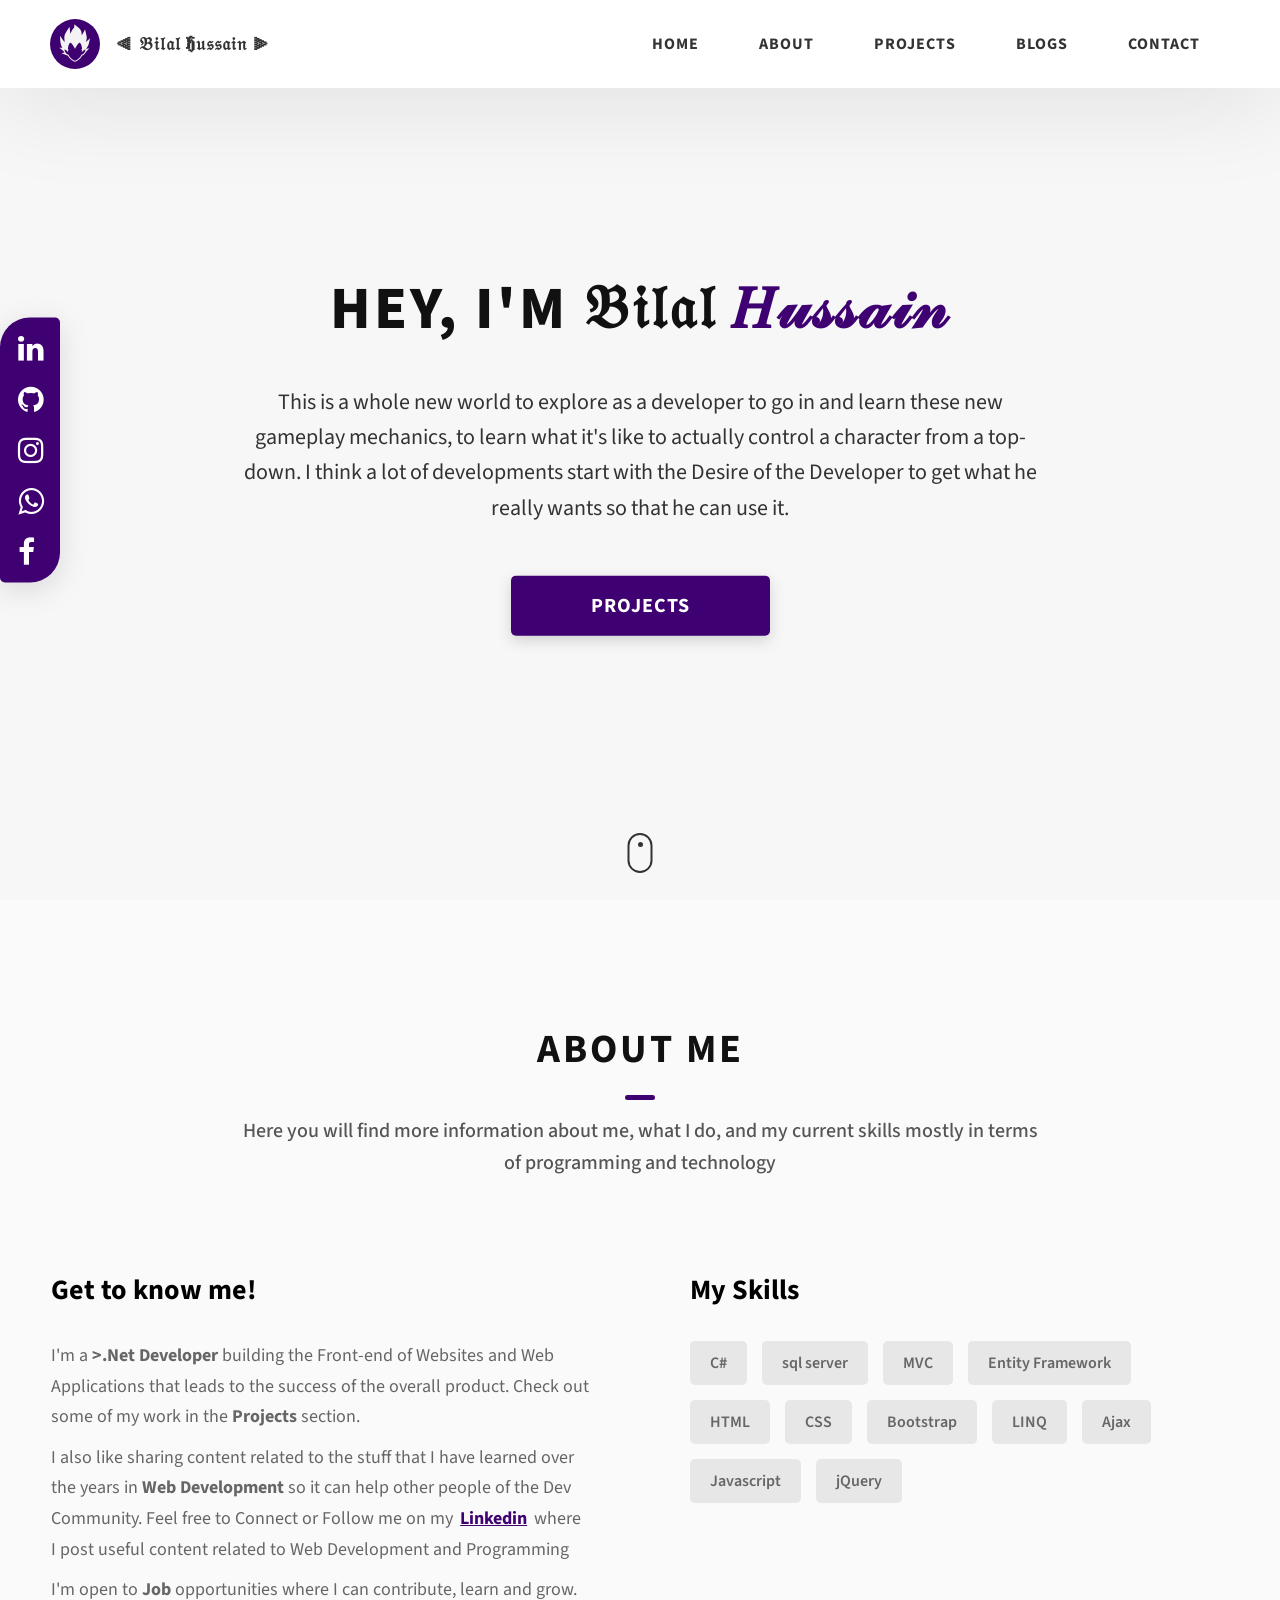
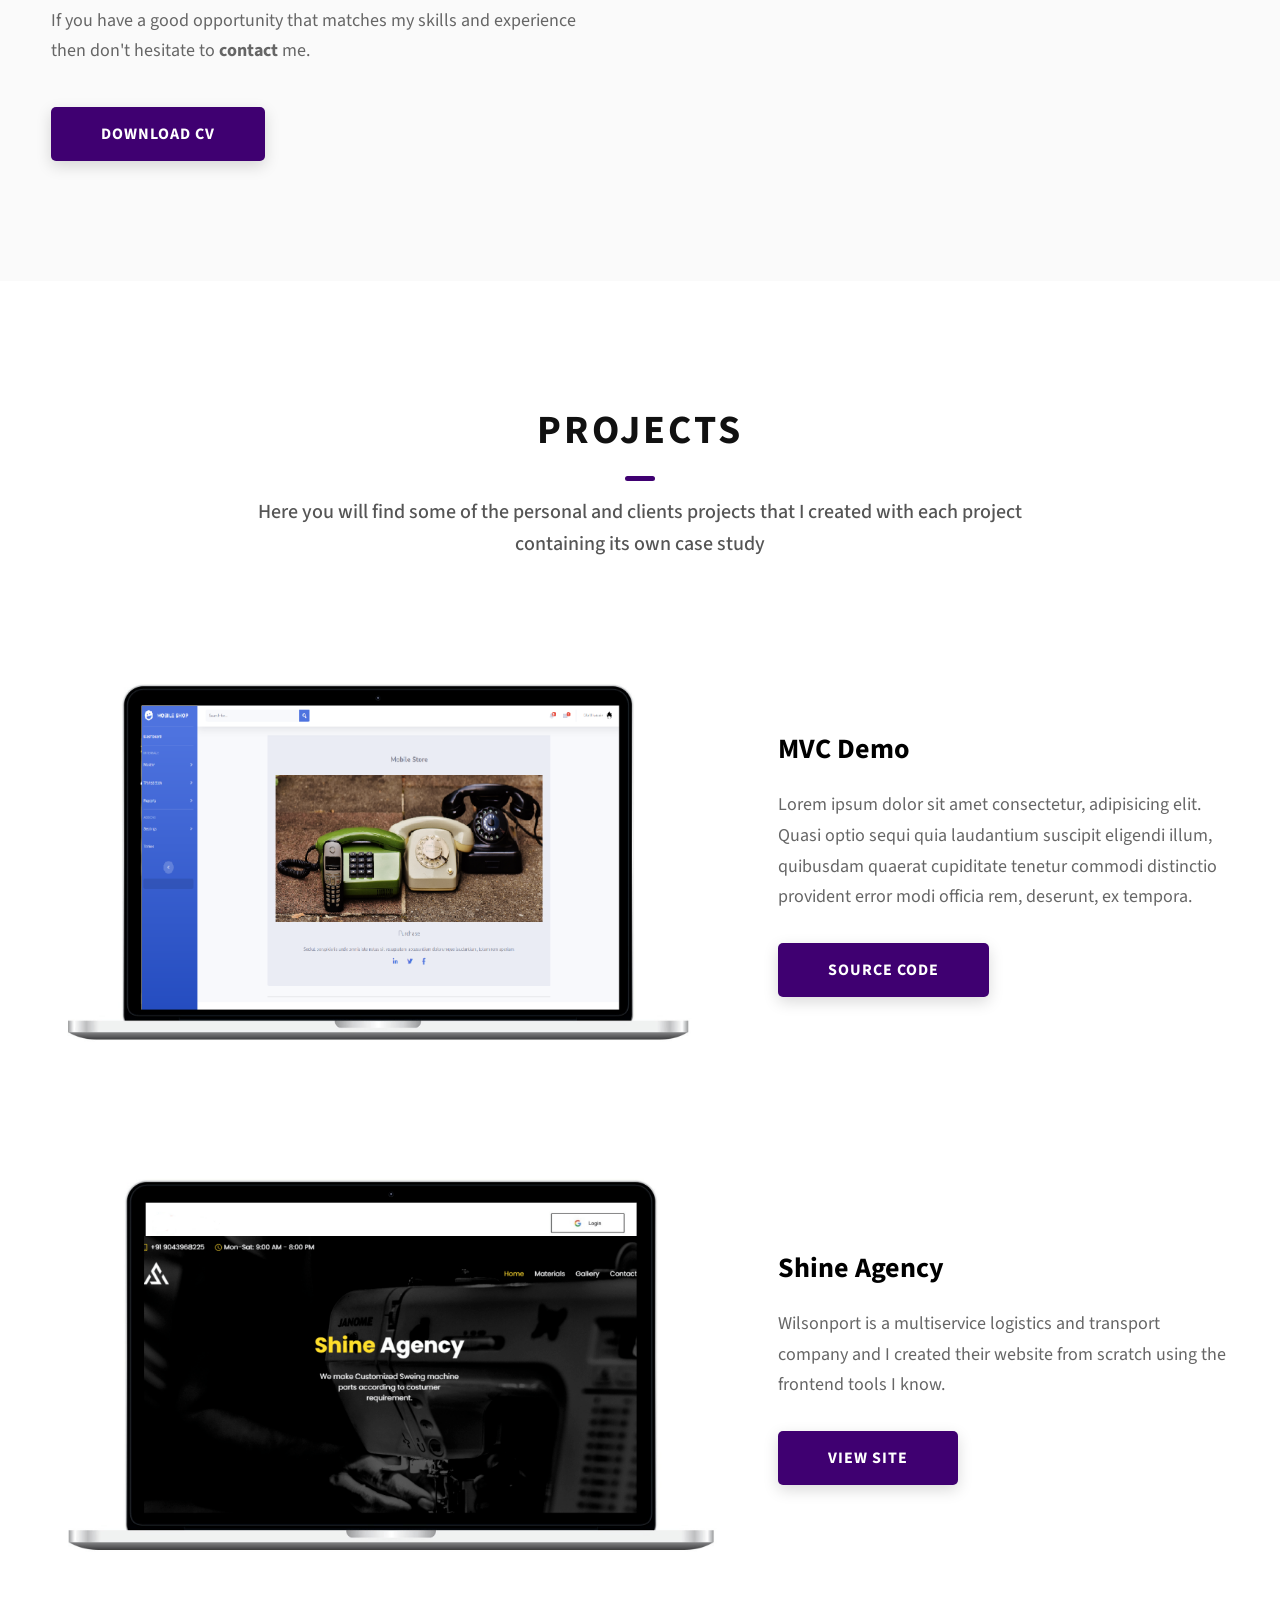
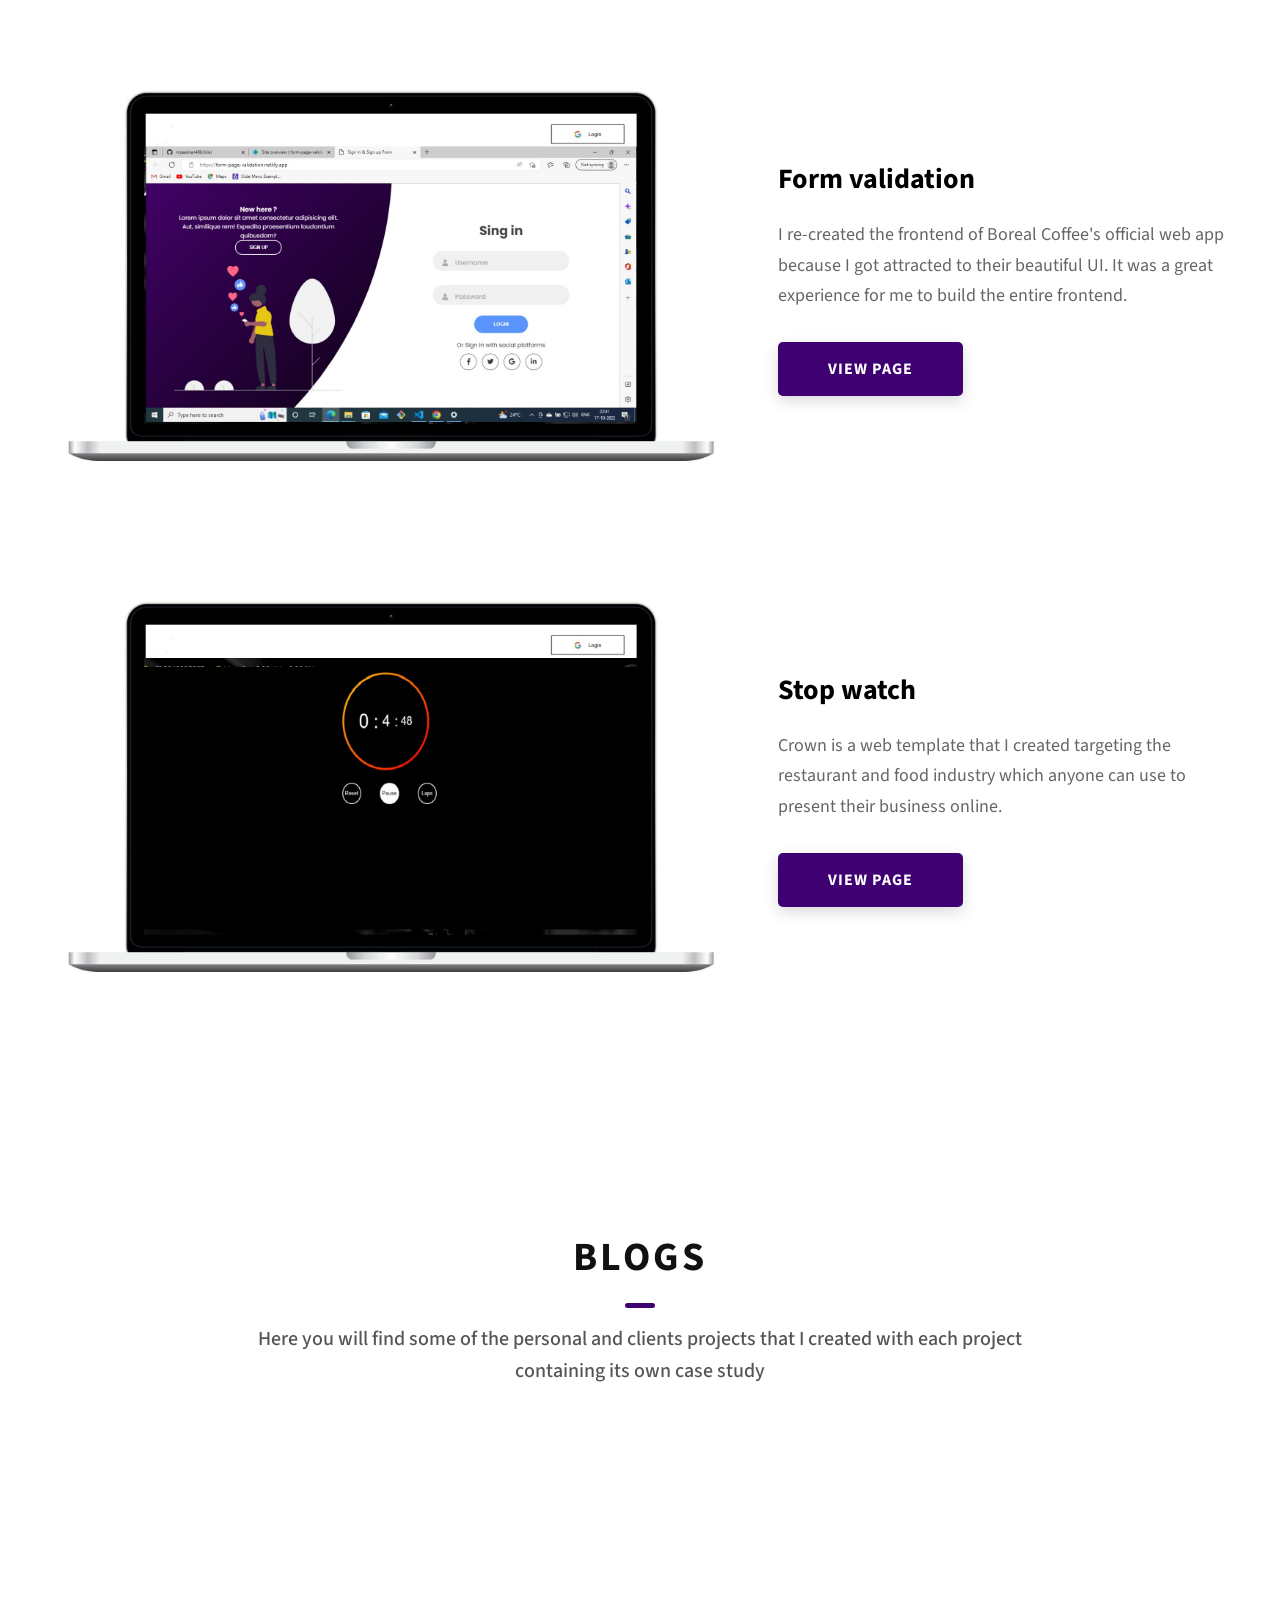
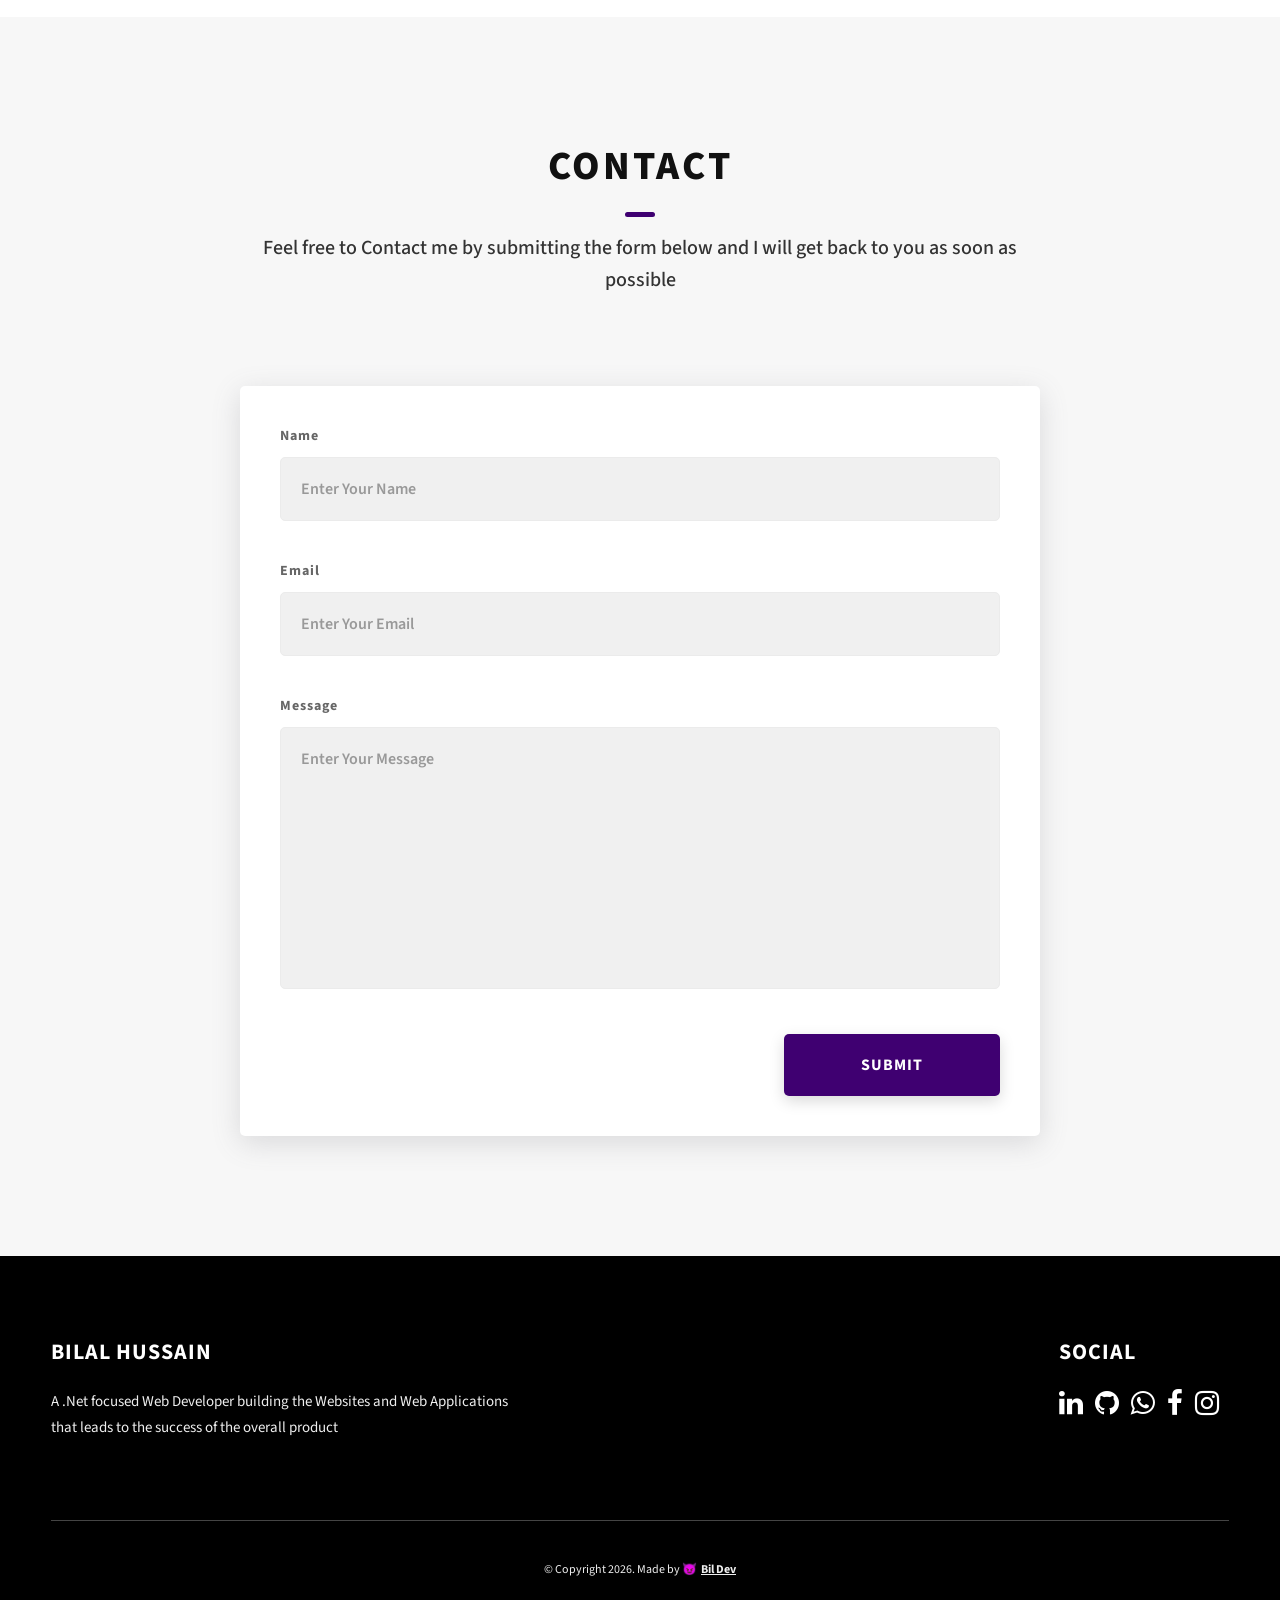
==== index.html @ b7c763c3 "Update index.html" ====
<!DOCTYPE html>
<html lang="en">
  <head>
    <meta charset="UTF-8" />
    
    <meta name="viewport" content="width=device-width, initial-scale=1.0" />
    <meta http-equiv="X-UA-Compatible" content="ie=edge" />
    <link rel="shortcut icon" href="/favicon.ico" type="image/x-icon" />
    <link rel="icon" href="/images/logo fav.png" type="image/x-icon" />
    <title>Bilal Hussain  | .Net Developer</title>
    <link href='/style.css' rel='stylesheet'/>
    <link rel="stylesheet" href="https://cdnjs.cloudflare.com/ajax/libs/font-awesome/4.7.0/css/font-awesome.min.css"/>
    <link rel="preconnect" href="https://fonts.googleapis.com" />
    <link rel="preconnect" href="https://fonts.gstatic.com" crossorigin />
    <link
      href="https://fonts.googleapis.com/css2?family=Source+Sans+Pro:wght@400;600;700;900&display=swap"
      rel="stylesheet"
    />
    <!-- <script src="https://code.jquery.com/jquery-3.6.1.js" integrity="sha256-3zlB5s2uwoUzrXK3BT7AX3FyvojsraNFxCc2vC/7pNI=" crossorigin="anonymous"></script> -->
    <!-- Global site tag (gtag.js) - Google Analytics -->
    
  </head>
  <body>
    <header class="header">
      <div class="header__content">
        <div class="header__logo-container">
          <div class="header__logo-img-cont">
            <img
              src="/images/logo.png"
              alt="billu Logo Image"
              class="header__logo-img"
            />
          </div>
          <span class="header__logo-sub" onclick="startEffect()">⫷ 𝔅𝔦𝔩𝔞𝔩 ℌ𝔲𝔰𝔰𝔞𝔦𝔫 ⫸</span>       
        </div>
        <div class="header__main">
          <ul class="header__links">
            <li class="header__link-wrapper">
              <a href="./#home" class="header__link"> Home </a>
            </li>
            <li class="header__link-wrapper">
              <a href="./#about" class="header__link">About </a>
            </li>
            <li class="header__link-wrapper">
              <a href="./#projects" class="header__link"> Projects </a>
            </li>
            <li class="header__link-wrapper">
              <a href="./#blogs" class="header__link">Blogs </a>
            </li>
            <li class="header__link-wrapper">
              <a href="./#contact" class="header__link"> Contact </a>
            </li>
          </ul>
          <div class="header__main-ham-menu-cont">
            <img
              src="https://d33wubrfki0l68.cloudfront.net/79e75114856ae61628d2ad26504e3ff4ab2c71b6/f06a4/assets/svg/ham-menu.svg"
              alt="hamburger menu"
              class="header__main-ham-menu"
            />
            <img
              src="https://d33wubrfki0l68.cloudfront.net/de2a681c8ca1630b29949b3a34bf158a686a0554/6a0ec/assets/svg/ham-menu-close.svg"
              alt="hamburger menu close"
              class="header__main-ham-menu-close d-none"
            />
          </div>
        </div>
  
      </div>
      <div class="header__sm-menu">
        <div class="header__sm-menu-content">
          <ul class="header__sm-menu-links">
            <li class="header__sm-menu-link">
              <a href="./"> Home </a>
            </li>

            <li class="header__sm-menu-link">
              <a href="./#about"> About </a>
            </li>

            <li class="header__sm-menu-link">
              <a href="./#projects"> Projects </a>
            </li>

            <li class="header__sm-menu-link">
              <a href="./#blogs"> Blogs </a>
            </li>

            <li class="header__sm-menu-link">
              <a href="./#contact"> Contact </a>
            </li>
          </ul>
        </div>
      </div>
    </header>
    <section id="home" class="home-hero">     
          
      <div  class="home-hero__content">
        <h1 class="heading-primary">Hey, I'm 𝔅𝔦𝔩𝔞𝔩 <span style="color:#3F0071;">𝐻𝓊𝓈𝓈𝒶𝒾𝓃</span></h1>
        <div class="home-hero__info">
          <p class="text-primary">
            This is a whole new world to explore as a developer to go in and learn 
            these new gameplay mechanics, to learn what it's like to actually control 
            a character from a top-down. 
            I think a lot of developments start with the Desire of the Developer 
            to get what he really wants so that he can use it. 
          </p>
        </div>
        <div class="home-hero__cta">
          <a href="./#projects" class="btn btn--bg">Projects</a>
        </div>
      </div>
      <div class="home-hero__socials">
        <div class="home-hero__social">
          <a
            href="https://www.linkedin.com/in/bilal-hussain-066166a6/"
            class="home-hero__social-icon-link"
            rel="noreferrer"
            target="_blank"
          ><i class="fa fa-linkedin" aria-hidden="true"></i>
            <!-- <img
              src="https://d33wubrfki0l68.cloudfront.net/d8e6e1e636531e28274a1b8b6d947b817f6145bd/d42d3/assets/svg/linkedin-dark.svg"
              alt="Bilal Linkedin Profile"
              class="home-hero__social-icon"
            /> -->
          </a>
        </div>
        <div class="home-hero__social">
          <a
            href="https://github.com/BH-Bilal"
            class="home-hero__social-icon-link"
            rel="noreferrer"
            target="_blank"
          >
          <i class="fa fa-github" aria-hidden="true"></i>
            <!-- <img
              src="https://d33wubrfki0l68.cloudfront.net/38469cf88d038b6ba3322c9fcb93a8f7167df4b9/cb0b9/assets/svg/github-dark.svg"
              alt="RammCodes Twitter Profile"
              class="home-hero__social-icon"
            /> -->
          </a>
        </div>
        <div class="home-hero__social">
          <a
            href="https://www.instagram.com/sidu_munjiiiii/"
            class="home-hero__social-icon-link home-hero__social-icon-link--bd-none"
            rel="noreferrer"
            target="_blank"
          >
          <i class="fa fa-instagram" aria-hidden="true"></i>
            <!-- <img
              src="/images/insta.png"
              alt="RammCodes Youtube Channel"
              class="home-hero__social-icon"
            /> -->
          </a>
        </div>
        <div class="home-hero__social">
          <a
            href="https://wa.me/917200157338?text=hi"
            class="home-hero__social-icon-link"
            rel="noreferrer"
            target="_blank"
          ><i class="fa fa-whatsapp" aria-hidden="true"></i>
            <!-- <img
              src="/images/download.png"
              alt="RammCodes Github Profile"
              class="home-hero__social-icon"
            /> -->
          </a>
        </div>

        <div class="home-hero__social">
          <a
            href="https://www.facebook.com/profile.php?id=100007429577217"
            class="home-hero__social-icon-link"
            rel="noreferrer"
            target="_blank"
          ><i class="fa fa-facebook" aria-hidden="true"></i>
            <!-- <img
              src="/images/fb.png"
              alt="RammCodes DEV.to Blog Profile"
              class="home-hero__social-icon"
            /> -->
          </a>
        </div>
      </div>
      <div class="home-hero__mouse-scroll-cont">
        <div class="mouse"></div>
      </div>
   
    </section>
    <section id="about" class="about sec-pad">
      <div class="main-container">
        <h2 class="heading heading-sec heading-sec__mb-med">
          <span class="heading-sec__main">About Me</span>
          <span class="heading-sec__sub">
            Here you will find more information about me, what I do, and my
            current skills mostly in terms of programming and technology
          </span>
        </h2>
        <div class="about__content">
          <div class="about__content-main">
            <h3 class="about__content-title">Get to know me!</h3>
            <div class="about__content-details">
              <p class="about__content-details-para">
                I'm a <strong>>.Net Developer</strong> building the
                Front-end of Websites and Web Applications that leads to the
                success of the overall product. Check out some of my work in the
                <strong>Projects</strong> section.
              </p>
              <p class="about__content-details-para">
                I also like sharing content related to the stuff that I have
                learned over the years in <strong>Web Development</strong> so it
                can help other people of the Dev Community. Feel free to Connect
                or Follow me on my
                <a
                  rel="noreferrer"
                  href="https://www.linkedin.com/in/bilal-hussain-066166a6/"
                  target="_blank"
                  >Linkedin</a
                >
                where I post useful content related to Web Development and
                Programming
              </p>
              <p class="about__content-details-para">
                I'm open to <strong>Job</strong> opportunities where I can
                contribute, learn and grow. If you have a good opportunity that
                matches my skills and experience then don't hesitate to
                <strong>contact</strong> me.
              </p>
            </div>
            <a href="/images/Bilal's Resume.pdf" class="btn btn--med btn--theme dynamicBgClr"
              >Download CV</a
            >
          </div>
          <div class="about__content-skills">
            <h3 class="about__content-title">My Skills</h3>
            <div class="skills">
              <div class="skills__skill">C#</div>
              <div class="skills__skill">sql server</div>
              <div class="skills__skill">MVC</div>
              <div class="skills__skill">Entity Framework</div>
              <div class="skills__skill">HTML</div>
              <div class="skills__skill">CSS</div>
              <div class="skills__skill">Bootstrap</div>
              <div class="skills__skill">LINQ</div>
              <div class="skills__skill">Ajax</div>
              <div class="skills__skill">Javascript</div>
              <div class="skills__skill">jQuery</div>
            </div>
            <br><br>
        </div>
        </div>
      </div>
    </section>
    <section id="projects" class="projects sec-pad">
      <div class="main-container">
        <h2 class="heading heading-sec heading-sec__mb-bg">
          <span class="heading-sec__main">Projects</span>
          <span class="heading-sec__sub">
            Here you will find some of the personal and clients projects that I
            created with each project containing its own case study
          </span>
        </h2>

        <div class="projects__content">
          <div class="projects__row">
            <div class="projects__row-img-cont">
              <img
                src="/images/MVC.png"
                alt="Software Screenshot"
                class="projects__row-img"
                loading="lazy"
              />
            </div>
            <div class="projects__row-content">
              <h3 class="projects__row-content-title">MVC Demo</h3>
              <p class="projects__row-content-desc">
                Lorem ipsum dolor sit amet consectetur, adipisicing elit. Quasi optio sequi quia laudantium suscipit eligendi illum, quibusdam quaerat cupiditate tenetur commodi distinctio provident error modi officia rem, deserunt, ex tempora.
              </p>
              <a class='btn btn--med btn--theme dynamicBgClr' href='https://github.com/BH-Bilal/Mobile-Shop' target='_blank'>Source Code</a
              >
            </div>
          </div>
          <div class="projects__row">
            <div class="projects__row-img-cont">
              <img
                src="/images/shine (1).png"
                alt="Software Screenshot"
                class="projects__row-img"
                loading="lazy"
              />
            </div>
            <div class="projects__row-content">
              <h3 class="projects__row-content-title">Shine Agency</h3>
              <p class="projects__row-content-desc">
                Wilsonport is a multiservice logistics and transport company and
                I created their website from scratch using the frontend tools I
                know.
              </p>
              <a class='btn btn--med btn--theme dynamicBgClr' href='https://agency-xyz.netlify.app/' target='_blank'>View Site</a
              >
            </div>
          </div>
          <div class="projects__row">
            <div class="projects__row-img-cont">
              <img
                src="/images/validation.jpg"
                alt="Software Screenshot"
                class="projects__row-img"
                loading="lazy"
              />
            </div>
            <div class="projects__row-content">
              <h3 class="projects__row-content-title">Form validation</h3>
              <p class="projects__row-content-desc">
                I re-created the frontend of Boreal Coffee's official web app
                because I got attracted to their beautiful UI. It was a great
                experience for me to build the entire frontend.
              </p>
              <a class='btn btn--med btn--theme dynamicBgClr' href='https://form-page-validation.netlify.app/' target='_blank'>View Page</a
              >
            </div>
          </div>
          <div class="projects__row">
            <div class="projects__row-img-cont">
              <img
                src="/images/stop.jpg"
                alt="Software Screenshot"
                class="projects__row-img"
                loading="lazy"
              />
            </div>
            <div class="projects__row-content">
              <h3 class="projects__row-content-title">Stop watch</h3>
              <p class="projects__row-content-desc">
                Crown is a web template that I created targeting the restaurant
                and food industry which anyone can use to present their business
                online.
              </p>
              <a class='btn btn--med btn--theme dynamicBgClr' href='https://stowpwatch.netlify.app/' target='_blank'>View page</a
              >
            </div>
          </div>
        </div>
      </div>
    </section>

    <section id="blogs" class="projects sec-pad">
      <div class="main-container">
        <h2 class="heading heading-sec heading-sec__mb-bg">
          <span class="heading-sec__main">Blogs</span>
          <span class="heading-sec__sub">
            Here you will find some of the personal and clients projects that I
            created with each project containing its own case study
          </span>
        </h2>
      </div>
        </section>

    <section id="contact" class="contact sec-pad dynamicBg">
      <div class="main-container">
        <h2 class="heading heading-sec heading-sec__mb-med">
          <span class="heading-sec__main heading-sec__main--lt">Contact</span>
          <span class="heading-sec__sub heading-sec__sub--lt">
            Feel free to Contact me by submitting the form below and I will get
            back to you as soon as possible
          </span>
        </h2>
        <div class="contact__form-container">
          <form action='#' class='contact__form needs-validation'novalidate method='post'><input type='hidden' name='form-name' value='form 1' />
            <div class="contact__form-field">
              <label class="contact__form-label" for="name">Name</label>
              <input
                pattern="^[a-z]{2,15}$" required autofocus
                placeholder="Enter Your Name"
                type="text"
                class="contact__form-input"
                name="name"
                id="name"
              >
              
              <!-- <div class="valid-feedback">Valid</div>
              <div class="invalid-feedback">a to z only (2 to 15 long)</div> -->
            </div>
            <div class="contact__form-field">
              <label class="contact__form-label" for="email">Email</label>
              <input
                placeholder="Enter Your Email"
                type="email"
                class="contact__form-input"
                name="email"
                id="email"
                pattern="[a-z0-9._%+-]+@[a-z0-9.-]+\.[a-z]{2,63}$" required 
              >
              <!-- <div class="valid-feedback">Valid</div>
              <div class="invalid-feedback">Please enter Proper Email</div> -->

            </div>
            <div class="contact__form-field">
              <label class="contact__form-label" for="message">Message</label>
              <textarea
                required
                cols="30"
                rows="10"
                class="contact__form-input"
                placeholder="Enter Your Message"
                name="message"
                id="message"
              ></textarea>
            </div>
            <!-- <div class="contact__form-field">
              <button id="submitBtn" type="submit" style="display: none;" disabled>Submit</button>
            </div> -->
            <button class="btn btn--theme contact__btn">
              Submit
            </button>
          </form>
        </div>
      </div>
    </section>
    <footer class="main-footer">
      <div class="main-container">
        <div class="main-footer__upper">
          <div class="main-footer__row main-footer__row-1">
            <h2 class="heading heading-sm main-footer__heading-sm">
              <span>Social</span>
            </h2>
            <div class="main-footer__social-cont">
              
              <a
              
                target="_blank"
                rel="noreferrer"
                href="https://www.linkedin.com/in/bilal-hussain-066166a6/" 
              >
                
                <i class="fa fa-linkedin" aria-hidden="true"></i>
              </a>
              <a
                target="_blank"
                rel="noreferrer"
                href="https://github.com/"
              >
                
                <i class="fa fa-github" aria-hidden="true"></i>
              </a>
              <a
                target="_blank"
                rel="noreferrer"
                href="https://wa.me/917200157338?text=hi"
              >
                
                <i class="fa fa-whatsapp" aria-hidden="true"></i>
              </a>

              <a
                target="_blank"
                rel="noreferrer"
                href=""
              >
                
                <i class="fa fa-facebook" aria-hidden="true"></i>
              </a>
              <a
                target="_blank"
                rel="noreferrer"
                href="https://www.instagram.com/sidu_munjiiiii/"
              >
                <i class="fa fa-instagram" aria-hidden="true"></i>
              </a>
            </div>
          </div>
          <div class="main-footer__row main-footer__row-2">
            <h2 class="heading heading-sm text-lt">Bilal Hussain</h2>
            <p class="main-footer__short-desc">
              A .Net focused Web Developer building the  Websites
              and Web Applications that leads to the success of the overall
              product
            </p>
          </div>
        </div>

        <!-- If you give me some credit or shoutout here by linking to my website, then it will be a big thing for me and will help me a lot :) -->
        <div class="main-footer__lower">
          &copy; Copyright <script>document.write(new Date().getFullYear())</script>. Made by 😈
          <a rel="noreferrer" target="_blank" href="#"
            >Bil Dev</a>
         <!--  <script src='https://d33wubrfki0l68.cloudfront.net/js/96f5c0d4b9bdbf07570efd8e94cb7db7a5191a01/index.js'></script>
          <script src="https://code.jquery.com/jquery-3.2.1.slim.min.js" integrity="sha384-KJ3o2DKtIkvYIK3UENzmM7KCkRr/rE9/Qpg6aAZGJwFDMVNA/GpGFF93hXpG5KkN" crossorigin="anonymous"></script>
          <script src="https://cdn.jsdelivr.net/npm/popper.js@1.12.9/dist/umd/popper.min.js" integrity="sha384-ApNbgh9B+Y1QKtv3Rn7W3mgPxhU9K/ScQsAP7hUibX39j7fakFPskvXusvfa0b4Q" crossorigin="anonymous"></script>
          <script src="https://cdn.jsdelivr.net/npm/bootstrap@4.0.0/dist/js/bootstrap.min.js" integrity="sha384-JZR6Spejh4U02d8jOt6vLEHfe/JQGiRRSQQxSfFWpi1MquVdAyjUar5+76PVCmYl" crossorigin="anonymous"></script>-->
          <!-- <script
            src="//code.tidio.co/hkirvl5pqs5cjjawh11xutnzjgtg9tfi.js"
            async
          ></script> -->
          <!-- <script>
                const button = document.getElementById('btn');
                button.addEventListener('mouseover', function () {
                var effect=Math.ceil(Math.random() * 90);
                console.log(effect);
                button.style.left = `${effect}%`;
                // button.style.top = `${Math.ceil(Math.random() * 45)}%`;
                 });
                button.addEventListener('click', function () {
                alert('Validate form !')
                })
           </script>
           <script>
            $(document).ready(function(){
      // ----------- Set all elements as INVALID --------------
      var myInputElements = document.querySelectorAll(".contact__form-input");
      var i;
      for (i = 0; i < myInputElements.length; i++) {
        myInputElements[i].classList.add('is-invalid');
        myInputElements[i].classList.remove('is-valid');
      }
      
      // ----------------- Validate on submit -----------------
      let currForm1 = document.getElementById('contact__form');
      currForm1.addEventListener('submit', function(event) {
        if (currForm1.checkValidity() === false) {
          event.preventDefault();
          event.stopPropagation();
        }
        else {
          $("#submitBtn").attr("disabled",false);
          $('#submitBtn').addClass('btn-primary').removeClass('btn-secondary');
          currForm1.classList.add('was-validated');
        }
      }, false);
      // ----------------- Validate on input -----------------
      currForm1.querySelectorAll('.contact__form-input').forEach(input => {
        input.addEventListener(('input'), () => {
          if (input.checkValidity()) {
            input.classList.remove('is-invalid');
            input.classList.add('is-valid');
          } else {
            input.classList.remove('is-valid');
            input.classList.add('is-invalid');
          }
          var is_valid = $('.contact__form-input').length === $('.contact__form-input.is-valid').length;
          // $("#submitBtn").attr("disabled", !is_valid);
          if (is_valid) {
            // alert("form is valid");
            $("#submitBtn").show();
            $("#submitBtn").attr("disabled",false);
            $('#btn').hide();
            $('#submitBtn').addClass('btn-primary').removeClass('btn-secondary');
          } else {
            // alert("invalid");
            $("#submitBtn").attr("disabled",true);
            $('#submitBtn').addClass('btn-secondary').removeClass('btn-primary');
          }
        });
      });
      // ------------------------------------------------------
    });

           </script>
        </script>      
        <style>
          #btn {
                  position: absolute;
                  transition: .1s;
                  background-color: white;
                  padding: 10px;
                  height: 40px;
                  width: 150px;
              }
      
              #submitBtn {
                  position: absolute;
                  transition: .1s;
                  background-color: white;
                  padding: 10px;
                  height: 40px;
                  width: 150px;
                  color: black;
              }
        </style> -->
             <script>
            function startEffect() {
            const textElement = document.querySelector('.header__logo-sub');
            const text = textElement.innerText;
            function toggleVisibility(index) {
                if (index < text.length) {
                    const hiddenText = text.substring(0, index) + ' ' + text.substring(index + 1);
                    textElement.innerHTML = hiddenText;

                    setTimeout(() => {
                        textElement.innerHTML = text;
                        toggleVisibility(index + 1);
                    }, 3000); // 3 seconds delay
                }
            }
            toggleVisibility(0);
        }
    </script>
        </div>
      </div>
    </footer>
  </body>
</html>
---- style.css ----
*,::after,::before{
    margin:0;padding:0;
    box-sizing:inherit;
    font-family:inherit
}
html{
    font-size:62.5%;scroll-behavior:smooth
}
@media only screen and (max-width:75em)
{
    html{font-size:59%}
}@media only screen and (max-width:56.25em)
{
    html{font-size:56%}
}
@media only screen and (min-width:112.5em)
{
    html
    {font-size:65%}
}
body{
    box-sizing:border-box;
    position:relative;line-height:1.5;
    font-family:sans-serif;
    overflow-x:hidden;
    overflow-y:scroll;
    font-family:'Source Sans Pro',sans-serif
}
a{
    text-decoration:none;color:inherit
}
li{
    list-style:none
}
a:focus,button:focus,input:focus,textarea:focus{
    outline:0
}
button{
    border:none;cursor:pointer
}
textarea{
    resize:none
}
.heading-primary{
    font-size:6rem;
    text-transform:uppercase;
    letter-spacing:3px;text-align:center;
    color:#111;font-weight:800
}
@media only screen and (max-width:37.5em){
    .heading-primary{font-size:4.5rem}
}
.heading-sec__mb-bg{margin-bottom:11rem
}
@media only screen and (max-width:56.25em){
    .heading-sec__mb-bg{margin-bottom:8rem}
}
.heading-sec__mb-med{
    margin-bottom:9rem
}

/* ------------------------------------------------ */

  



@media only screen and (max-width:56.25em){
    .heading-sec__mb-med{
        margin-bottom:8rem}
    }
    .heading-sec__main{
        display:block;
        font-size:4rem;
        text-transform:uppercase;
        letter-spacing:1px;
        letter-spacing:3px;
        text-align:center;
        margin-bottom:3.5rem;
        position:relative;
        color:#111
    }
    .heading-sec__main--lt{
        color:#111;
        font-weight:800;
    }
    .heading-sec__main--lt::after{
        content:'';
        background:#3F0071;
    }
    .heading-sec__main::after{
        content:'';
        position:absolute;
        top:calc(100% + 1.5rem);
        height:5px;width:3rem;
        background:#3F0071;
        left:50%;
        transform:translateX(-50%);
        border-radius:5px
    }
    @media only screen and (max-width:37.5em){
        .heading-sec__main::after{
            top:calc(100% + 1.2rem)
        }
    }
    .heading-sec__sub{
        display:block;
        text-align:center;
        color:#555;
        font-size:2rem;
        font-weight:500;
        max-width:80rem;
        margin:auto;
        line-height:1.6
    }
    @media only screen and (max-width:37.5em){
        .heading-sec__sub{font-size:1.8rem
        }
    }
    .heading-sec__sub--lt{
        color:#333
    }
    .heading-sm{
        font-size:2.2rem;
        text-transform:uppercase;
        letter-spacing:1px
    }
    .main-container{
        max-width:120rem;
        margin:auto;
        width:92%
    }
    .btn{
        background:#3F0071;
        color:#fff;
        text-transform:uppercase;
        letter-spacing:1px;
        display:inline-block;
        font-weight:700;
        border-radius:5px;
        box-shadow:0 5px 15px 0 rgba(0,0,0,.15);
        transition:transform .3s
    }
    .btn:hover{
        transform:translateY(-3px)
    }
    .btn--bg {
        padding:1.5rem 8rem;
        font-size:2rem
    }
    .btn--med{
        padding:1.5rem 5rem;
        font-size:1.6rem
    }
    .btn--theme{
        background:#3F0071;
        color: #fff;
    }
    .btn--theme-inv{
        color:#111;
        background:#fff;
        border:2px solid #3F0071;
        box-shadow:none;
        padding:calc(1.5rem - 2px) calc(5rem - 2px)
    }
    .sec-pad{
        padding:12rem 0
    }
   
    @media only screen and (max-width:56.25em){
        .sec-pad{
            padding:8rem 0
        }
    }
    .text-primary{
        color:#333;
        font-size:2.2rem;
        text-align:center;
        width:100%;
        line-height:1.6
    }
    @media only screen and (max-width:37.5em){
        .text-primary{
            font-size:2rem
        }
    }
    .d-none{
        display:none
    }
    .home-hero{
        color:#fff;
        background:linear-gradient(to right,rgba(245,245,245,.8),rgba(245,245,245,.8)),url(/daac8858fd4a0ccea44f59dfd079c3c16c263f33/c157c/assets/svg/common-bg.svg);
        background-position:center;
        height:100vh;
        min-height:80rem;
        max-height:120rem;
        position:relative
    }
    @media only screen and (max-width:37.5em){
        .home-hero{
            height:unset;min-height:unset
        }
    }
    .home-hero__socials{
        position:fixed;
        top:50%;
        border-radius: 5px;
        transform:translateY(-50%);background:#3F0071;box-shadow:rgba(100,100,111,.2) 0 7px 29px 0;padding:.5rem;
        border-top-left-radius: 30px;
        border-bottom-right-radius: 30px;
        
    }
    @media only screen and (max-width:56.25em){
        .home-hero__socials{
            display:none
        }
    }
    .home-hero__mouse-scroll-cont{
        position:absolute;
        bottom:3%;
        left:50%;
        transform:translateX(-50%)
    }
    @media only screen and (max-width:37.5em){
        .home-hero__mouse-scroll-cont{
            display:none
        }
    }
    .home-hero__social{
        width:5rem
    }
    .home-hero__social-icon-link{
        width:100%;
        display:block;
        padding:1rem;
        transition: background .3s;
        border-radius:5px;
    }
    .home-hero i{
        color: white;
        font-size: 30px;
        margin-left: 3px;
        
    }
    .home-hero__social-icon-link:hover{
        /* background:rgb(244, 235, 250); */
        background: white;
        border-top-left-radius: 30px;
        border-bottom-right-radius: 30px;
    }
    .home-hero i:hover{
        color: #3F0071;
       
        
    }
    .home-hero__social-icon-link--bd-none{
        border-bottom:0
    }
    .home-hero__social-icon{
        width:100%
    }
    .home-hero__content{
        position:absolute;
        top:50%;
        left:50%;
        transform:translate(-50%,-50%);
        max-width:90rem;
        width:92%
    }
    @media only screen and (max-width:37.5em){
        .home-hero__content{
            padding:19rem 0 13rem 0;
            margin:auto;position:static;
            transform:translate(0,0)
        }
    }
    .home-hero__info{
        margin:3rem auto 0 auto;
        max-width:80rem
    }
    .home-hero__cta{
        margin-top:5rem;
        text-align:center;
        color: #fff;
    }
    .about{
        background:#fafafa
    }
    .about__content{
        display:grid;
        grid-template-columns:1fr 1fr;
        grid-gap:10rem
    }
    @media only screen and (max-width:56.25em){
        .about__content{
            grid-template-columns:1fr;
            grid-gap:8rem
        }
    }
    .about__content-title{
        font-weight:700;
        font-size:2.8rem;
        margin-bottom:3rem
    }
    @media only screen and (max-width:37.5em){
        .about__content-title{
            font-size:2.4rem
        }
    }
    .about__content-details-para{
        font-size:1.8rem;
        color:#666;
        max-width:60rem;
        line-height:1.7;
        margin-bottom:1rem
    }
    .about__content-details-para--hl{
        font-weight:700;
        margin:0 3px
    }
    .about__content-details-para:last-child{
        margin-bottom:4rem
    }
    .about__content-details-para a{
        text-decoration:underline;
        font-weight:700;color:#3F0071;
        margin:0 3px
    }
    .projects__row{
        display:grid;
        grid-template-columns:1.5fr 1fr;
        grid-gap:5rem;
        margin-bottom:11rem
    }
    @media only screen and (max-width:56.25em){
        .projects__row{
            grid-template-columns:1fr;
            grid-gap:2rem;
            margin-bottom:8rem
        }
    }
    @media only screen and (max-width:56.25em){
        .projects__row{
            text-align:center
        }
    }
    .projects__row:last-child{
        margin-bottom:0
    }
    .projects__row-img-cont{
        overflow:hidden
    }
    .projects__row-img{
        width:100%;
        display:block;
        -o-object-fit:cover;
        object-fit:cover
    }
    .projects__row-content{
        padding:2rem 0;
        display:flex;
        justify-content:center;
        flex-direction:column;
        align-items:flex-start
    }
    @media only screen and (max-width:56.25em){
        .projects__row-content{
            align-items:center
        }
    }
    .projects__row-content-title{
        font-weight:700;
        font-size:2.8rem;
        margin-bottom:2rem;
        
    }
    @media only screen and (max-width:37.5em){
        .projects__row-content-title{
            font-size:2.4rem
        }
    }
    .projects__row-content-desc{
        font-size:1.8rem;
        color:#666;
        max-width:60rem;
        line-height:1.7;
        margin-bottom:3rem
    }
    @media only screen and (max-width:37.5em){
        .projects__row-content-desc{
            font-size:1.7rem
        }
    }
    .contact{
        background:linear-gradient(to right,rgba(245,245,245,.8),rgba(245,245,245,.8)),url(/daac8858fd4a0ccea44f59dfd079c3c16c263f33/c157c/assets/svg/common-bg.svg);
        background-size:cover;
        background-position:center
    }
    .contact__form-container{
        box-shadow:rgba(100,100,111,.2) 0 7px 29px 0;
        background:#fff;
        padding:4rem;
        margin-top:6rem;
        max-width:80rem;
        text-align:right;
        width:95%;
        border-radius:5px;
        margin:5rem auto 0 auto
    }
    @media only screen and (max-width:37.5em){
        .contact__form-container{
            padding:3rem
        }
    }
    .contact__form-field{
        margin-bottom:4rem
    }
    @media only screen and (max-width:37.5em){
        .contact__form-field{
            margin-bottom:3rem
        }
    }
    .contact__form-label{
        color:#666;
        font-size:1.4rem;
        letter-spacing:1px;
        font-weight:700;
        margin-bottom:1rem;
        display:block;
        text-align:left
    }
    .contact__form-input{
        color:#333;
        padding:2rem;
        width:100%;
        border:1px solid #ebebeb;
        font-size:1.6rem;
        letter-spacing:0;
        background:#f0f0f0;
        border-radius:5px;
        font-weight:600
    }
    .contact__form-input::-moz-placeholder{
        color:#999;
        font-weight:600;
        font-size:1.6rem
    }
    .contact__form-input:-ms-input-placeholder{
        color:#999;
        font-weight:600;
        font-size:1.6rem
    }
    .contact__form-input::placeholder{
        color:#999;
        font-weight:600;
        font-size:1.6rem
    }
    .contact__form-input::-webkit-input-placeholder{
        color:#999;
        font-weight:600;
        font-size:1.6rem
    }
    .contact__form-input:-ms-input-placeholder{
        color:#999;
        font-weight:600;
        font-size:1.6rem
    }
    .contact__form-input::-ms-input-placeholder{
        color:#999;
        font-weight:600;
        font-size:1.6rem
    }
    .contact__form-input:-moz-placeholder{
        opacity:1;
        color:#999;
        font-weight:600;
        font-size:1.6rem
    }
    .contact__form-input::-moz-placeholder{
        opacity:1;
        color:#999;
        font-weight:600;
        font-size:1.6rem
    }
    .contact__btn{
        width:30%;
        padding:2rem 4rem;
        font-size:1.6rem;
        color: #fff;
    }
    @media only screen and (max-width:37.5em){
        .contact__btn{width:100%}
    }
    .project-cs-hero{
        color:#fff;
        background:linear-gradient(to right,rgba(245,245,245,.8),rgba(245,245,245,.8)),url(/daac8858fd4a0ccea44f59dfd079c3c16c263f33/c157c/assets/svg/common-bg.svg);
        background-size:cover;
        background-position:center;
        position:relative
    }
    @media only screen and (max-width:37.5em){
        .project-cs-hero{
            height:unset;
            min-height:unset
        }
    }
    .project-cs-hero__content{
        padding:25rem 0 17rem 0;
        max-width:90rem;
        width:92%;
        margin:auto
    }
    @media only screen and (max-width:37.5em){
        .project-cs-hero__content{
            padding:19rem 0 13rem 0;
            margin:auto;
            position:static;
            transform:translate(0,0)
        }
    }
    .project-cs-hero__info{
        margin:3rem auto 0 auto;
        max-width:80rem
    }
    .project-cs-hero__cta{
        margin-top:5rem;
        text-align:center;
        color: #fff;
    }
    .project-details__content{
        padding:8rem 0;
        max-width:90rem;
        margin:auto
    }
    .project-details__content-title{
        font-weight:700;
        font-size:2.8rem;
        margin-bottom:3rem
    }
    @media only screen and (max-width:37.5em){
        .project-details__content-title{font-size:2.4rem}
    }
    .project-details__showcase-img-cont{
        width:100%;margin-bottom:6rem
    }
    .project-details__showcase-img{
        width:100%
    }
    .project-details__content-main{
        width:100%;
        max-width:70rem;
        margin:auto
    }
    .project-details__desc{
        margin:0 0 7rem 0;
    }
    .project-details__desc-para{
        font-size:1.8rem;
        line-height:1.7;color:#666;
        margin-bottom:2rem;
    }
    .project-details__tools-used{
        margin:0 0 7rem 0;
    }
    .project-details__tools-used-list{
        display:flex;
        flex-wrap:wrap;
    }
    .project-details__tools-used-item{
        padding:1rem 2rem;
        margin-bottom:1.5rem;
        margin-right:1.5rem;
        font-size:1.6rem;
        background:rgba(153,153,153,.2);
        border-radius:5px;
        font-weight:600;
        color:#777
    }
    .project-details__links{
        margin:0 0
    }
    .project-details__links-btn{
        margin-right:2rem
    }
    @media only screen and (max-width:37.5em){
        .project-details__links-btn{
            margin-right:0;
            width:70%;
            margin-bottom:2rem;
            text-align:center
        }
    }
    .project-details__links-btn:last-child{
        margin:0
    }
    @media only screen and (max-width:37.5em){
        .project-details__links-btn:last-child{
            margin:0
        }
    }
    .header{
        position:fixed;
        width:100%;
        z-index:1000;
        background:#000;
        background:#fff;
        box-shadow:0 10px 100px rgba(0,0,0,.1)
    }
    .header__content{
        display:flex;
        align-items:center;
        justify-content:space-between;
        padding:1rem 5rem
    }
    @media only screen and (max-width:56.25em)
    {
        .header__content{padding:0 2rem}
    }
    .header__logo-container{
        display:flex;
        align-items:center;
        cursor:pointer;
        color:#333;
        transition:color .3s
    }
    .header__logo-container:hover{
        color:#3F0071
    }
    .header__logo-img-cont{
        width:5rem;
        height:5rem;
        border-radius:50px;
        overflow:hidden;
        margin-right:1.5rem;
        background:#3F0071
    }
    @media only screen and (max-width:56.25em){
        .header__logo-img-cont
        {
            width:4.5rem;
            height:4.5rem;
            margin-right:1.2rem;
        }
    }
    .header__logo-img{
        width:100%;
        height:100%;
        -o-object-fit:cover;
        object-fit:cover;
        -o-object-position:center;
        object-position:center;
        display:block
    }
    .header__logo-sub{
        font-size:1.8rem;
        text-transform:uppercase;
        font-weight:700;
        letter-spacing:1px;
        cursor: pointer;
        transition: transform 0.5s;
    }
    .header__links{
        display:flex
    }
    @media only screen and (max-width:37.5em){
        .header__links{
            display:none
        }
    }
    .header__link{
        padding:2.2rem 3rem;
        display:inline-block;
        font-size:1.6rem;
        color:#333;
        text-transform:uppercase;
        letter-spacing:1px;
        font-weight:700;
        transition:color .3s
    }
    .header__link:hover{
        color:#3F0071
    }
    @media only screen and (max-width:56.25em){
        .header__link{
            padding:3rem 1.8rem;
            font-size:1.5rem
        }
    }
    .header__main-ham-menu-cont{
        display:none;
        width:3rem;
        padding:2.2rem 0
    }
    @media only screen and (max-width:37.5em){
        .header__main-ham-menu-cont{display:block
        }
    }
    .header__main-ham-menu{
        width:100%
    }
    .header__main-ham-menu-close{
        width:100%
    }
    .header__sm-menu{
        background:#fff;
        position:absolute;
        width:100%;
        top:100%;
        visibility:hidden;
        opacity:0;
        transition:all .3s;
        box-shadow:0 5px 5px 0 rgba(0,0,0,.1);
        -webkit-box-shadow:0 5px 5px 0 rgba(0,0,0,.1);
        -moz-box-shadow:0 5px 5px 0 rgba(0,0,0,.1)
    }
    .header__sm-menu--active{
        visibility:hidden;opacity:0
    }
    @media only screen and (max-width:37.5em){
        .header__sm-menu--active{
            visibility:visible;opacity:1
        }
    }
    .header__sm-menu-link a{
        display:block;
        text-decoration:none;
        padding:2.5rem 3rem;
        font-size:1.6rem;
        color:#333;
        text-align:right;
        border-bottom:1px solid #eee;
        font-weight:700;
        text-transform:uppercase;
        letter-spacing:2px;
        transition:color .3s
    }
    .header__sm-menu-link a:hover{
        color:#3F0071
    }
    .header__sm-menu-link:first-child a{
        border-top:1px solid #eee
    }
    .header__sm-menu-link-last{
        border-bottom:0
    }
    .main-footer{
        background:#000;
        color:#fff
    }
    .main-footer__upper{
        display:flex;
        justify-content:space-between;
        padding:8rem 0
    }
    @media only screen and (max-width:56.25em){
        .main-footer__upper{padding:6rem 0}
    }
    @media only screen and (max-width:37.5em){
        .main-footer__upper{
            display:block
        }
    }
    .main-footer__row-1{
        order:2
    }
    @media only screen and (max-width:56.25em){
        .main-footer__row-1{
            margin-bottom:5rem
        }
    }
    .main-footer__row-2{
        width:40%;
        order:1;
        max-width:50rem
    }
    @media only screen and (max-width:56.25em){
        .main-footer__row-2{
            width:100%
        }
    }
    .main-footer__short-desc{
        margin-top:2rem;
        color:#eee;
        font-size:1.5rem;
        line-height:1.7
    }
    .main-footer__social-cont{
        margin-top:2rem
    }
    .main-footer__icon{
        margin-right:1rem;
        width:2.5rem;
    }
    .main-footer__social-cont i{
        font-size: 28px;
        padding-right: 10px;
    }
    .main-footer__icon--mr-none{
        margin-right:0
    }.main-footer__lower{
        padding:4rem 0;
        border-top:1px solid #444;
        color:#eee;
        font-size:1.2rem;
        text-align:left;
        text-align:center
    }
    .main-footer__lower a{
        text-decoration:underline;
        font-weight:700;
        margin-left:2px
    }
    @media only screen and (max-width:56.25em){
        .main-footer__lower{
            padding:3.5rem 0
        }
    }.skills{display:flex;flex-wrap:wrap}.skills__skill{padding:1rem 2rem;margin-bottom:1.5rem;margin-right:1.5rem;font-size:1.6rem;background:rgba(153,153,153,.2);border-radius:5px;font-weight:600;color:#666}.mouse{width:25px;height:40px;border:2px solid #333;border-radius:60px;position:relative;overflow:hidden}.mouse::before{content:'';width:5px;height:5px;position:absolute;top:7px;left:50%;transform:translateX(-50%);background-color:#333;border-radius:50%;opacity:1;animation:wheel 1.3s infinite;-webkit-animation:wheel 1.3s infinite}@keyframes wheel{to{opacity:0;top:27px}}@-webkit-keyframes wheel{to{opacity:0;top:27px}}


    /* #validator-output .valid {
        color: green;
    }
    #validator-output .invalid {
        color: red;
    }
    .button:hover {
        -webkit-transform: translate(-1px);
        transform: translateY(-1px);
    } */
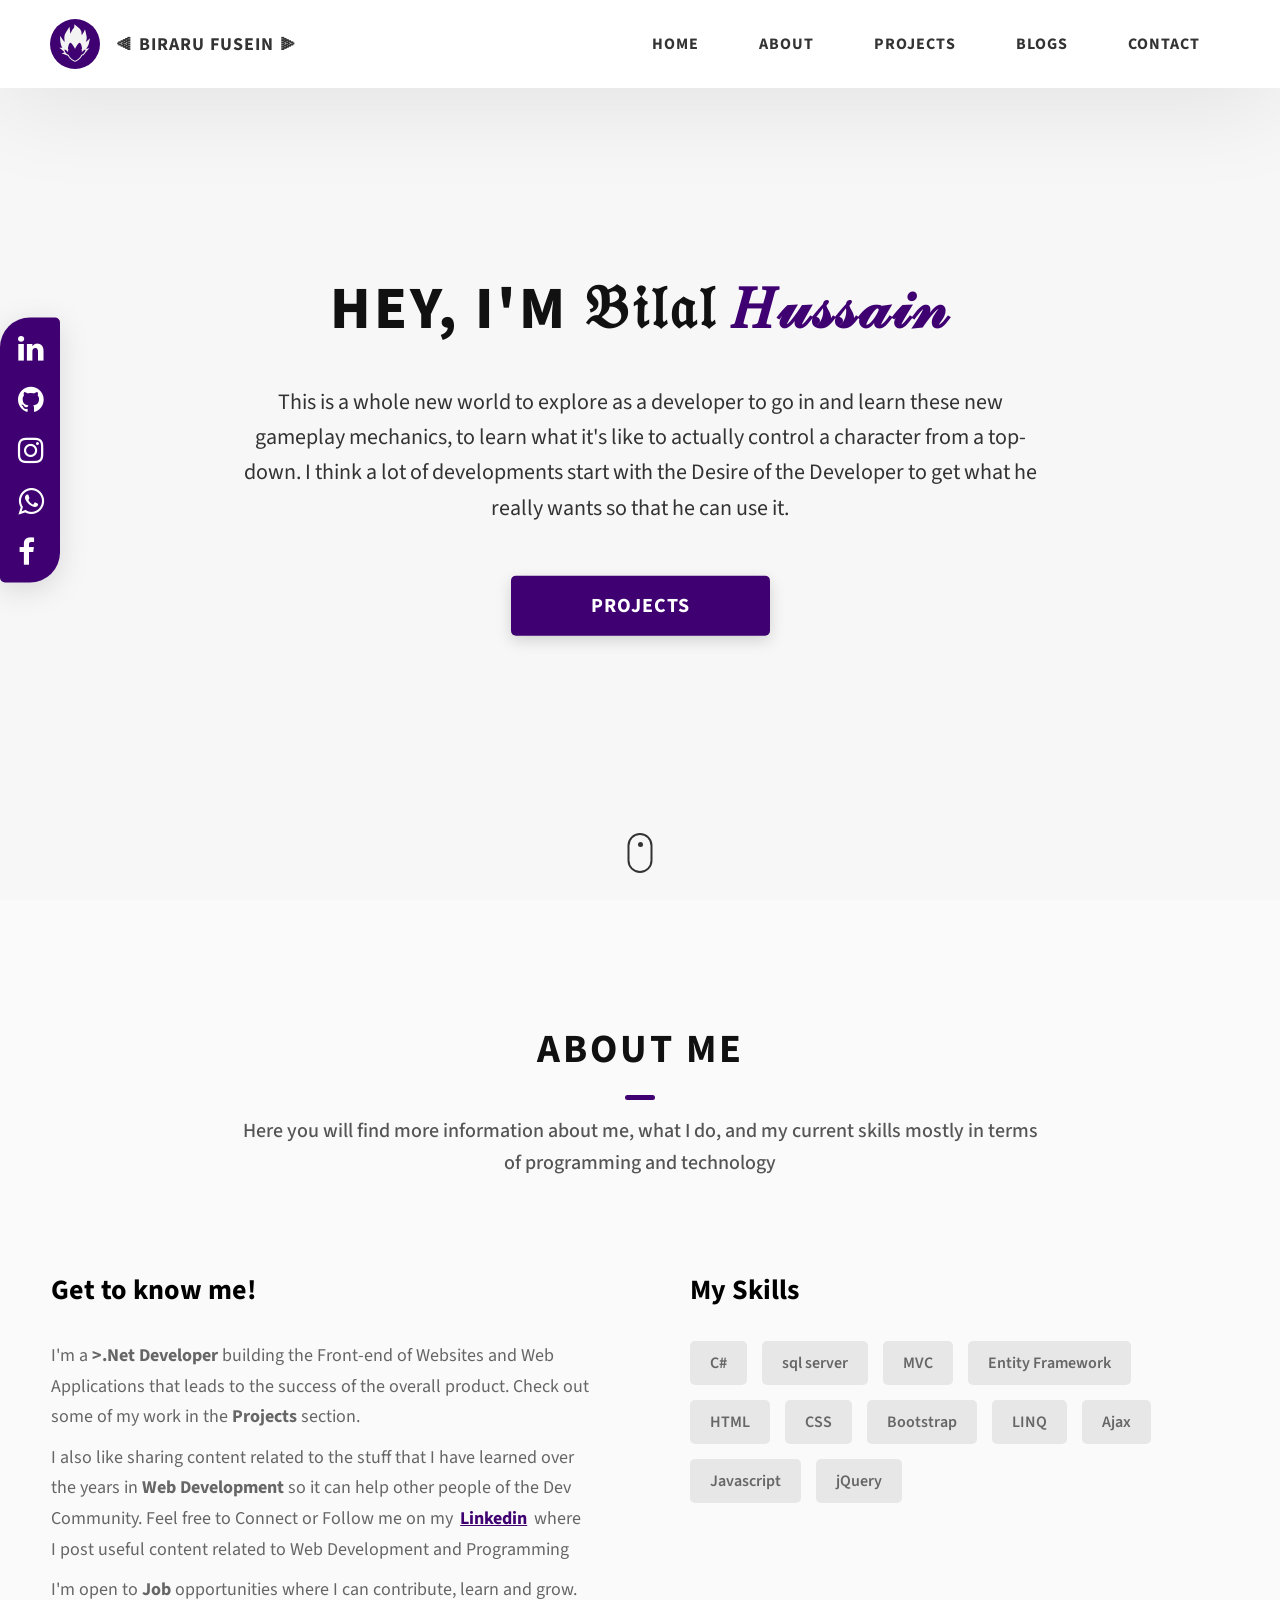
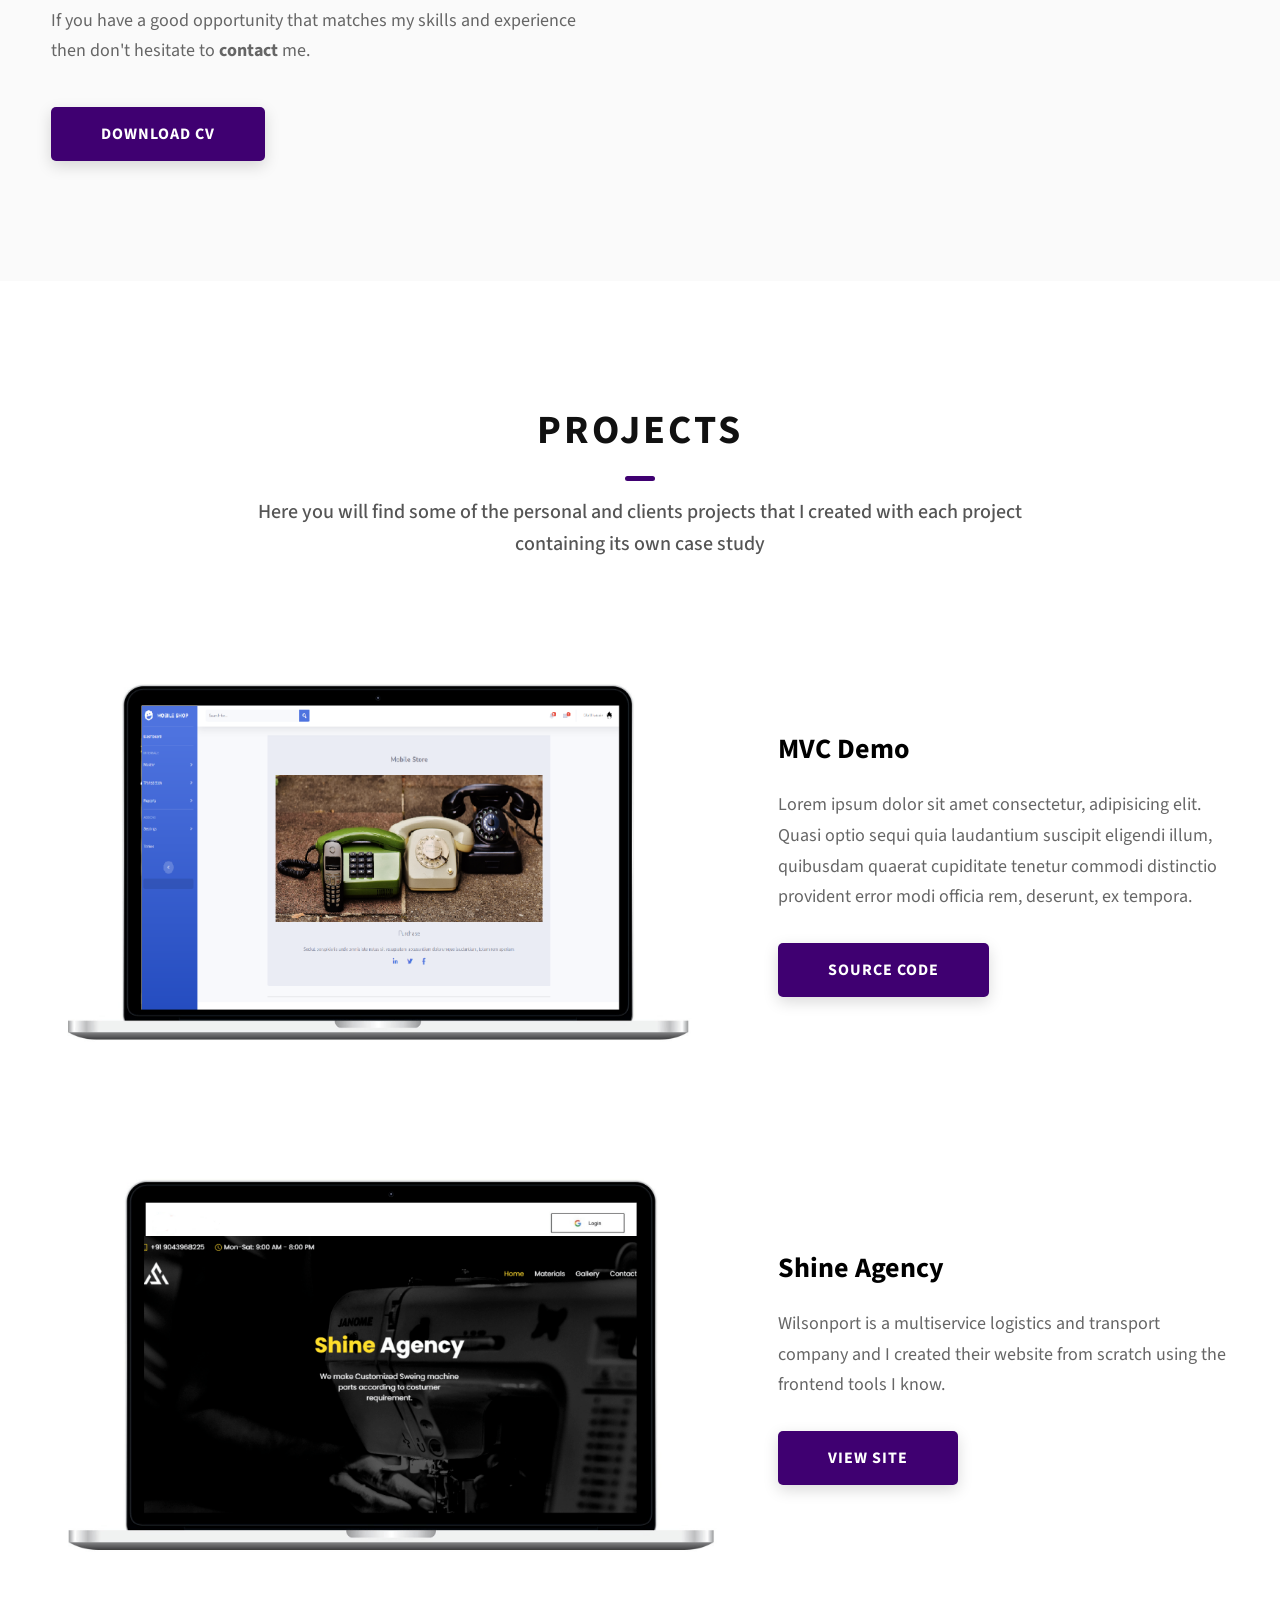
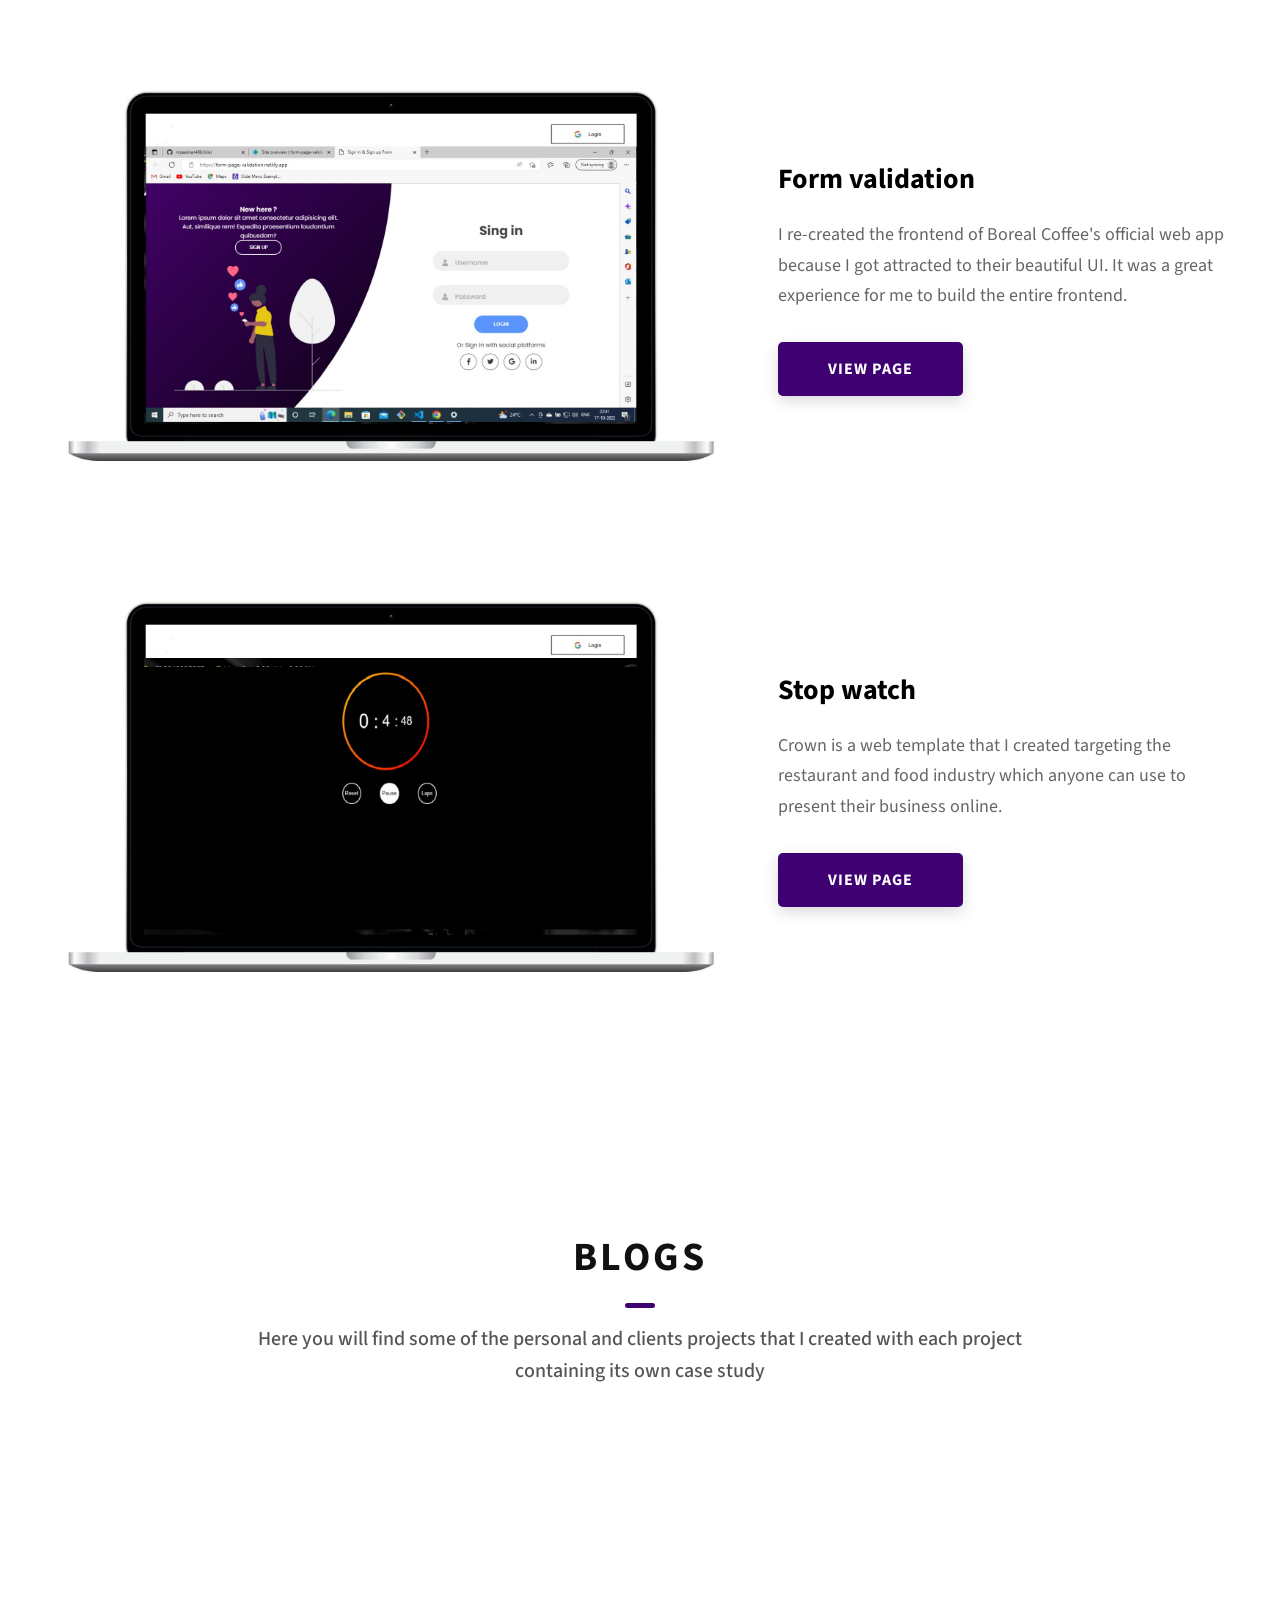
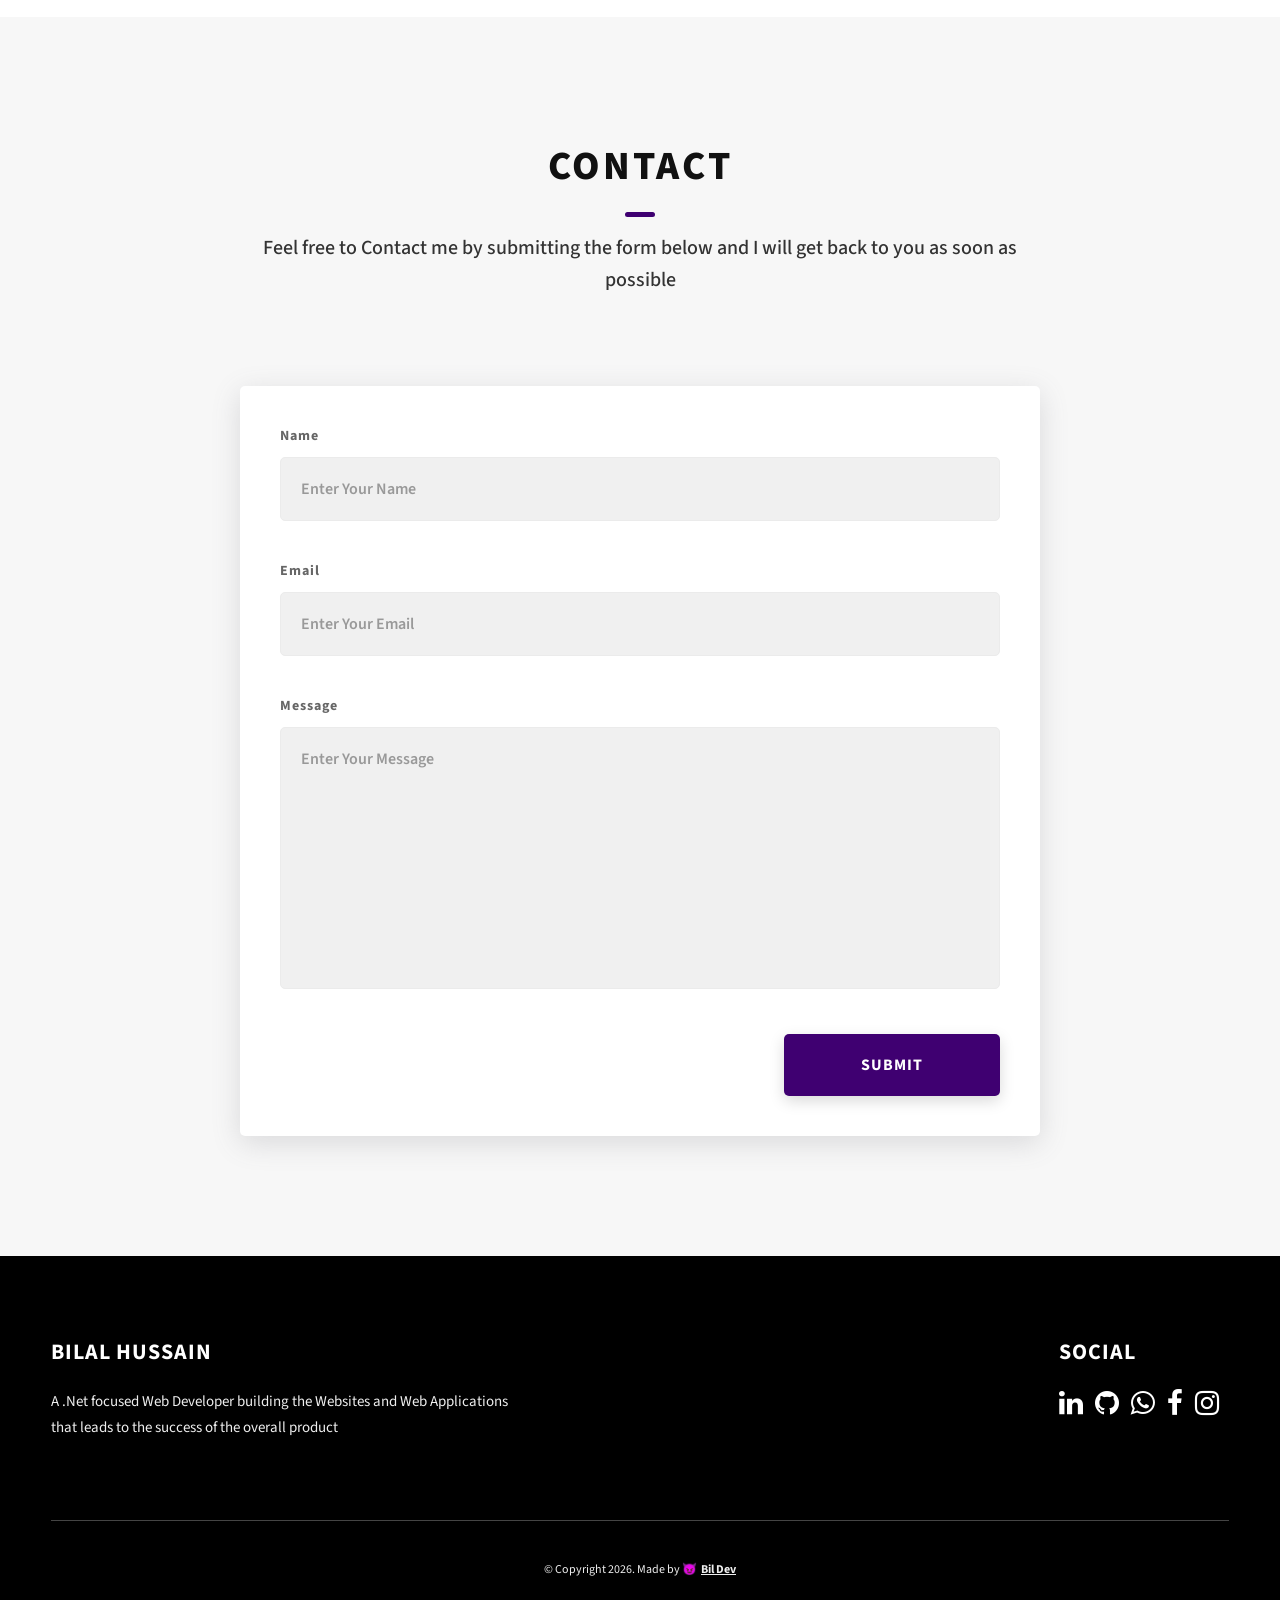
==== commit 283f7bcc: "Update index.html Few minor Corrections has been updated to my page - Bilal" ====
--- a/index.html
+++ b/index.html
@@ -6,9 +6,9 @@
     <meta name="viewport" content="width=device-width, initial-scale=1.0" />
     <meta http-equiv="X-UA-Compatible" content="ie=edge" />
     <link rel="shortcut icon" href="/favicon.ico" type="image/x-icon" />
-    <link rel="icon" href="/images/logo fav.png" type="image/x-icon" />
+    <link rel="icon" href="images/logo fav.png" type="image/x-icon" />
     <title>Bilal Hussain  | .Net Developer</title>
-    <link href='/style.css' rel='stylesheet'/>
+    <link href='style.css' rel='stylesheet'/>
     <link rel="stylesheet" href="https://cdnjs.cloudflare.com/ajax/libs/font-awesome/4.7.0/css/font-awesome.min.css"/>
     <link rel="preconnect" href="https://fonts.googleapis.com" />
     <link rel="preconnect" href="https://fonts.gstatic.com" crossorigin />
@@ -26,29 +26,29 @@
         <div class="header__logo-container">
           <div class="header__logo-img-cont">
             <img
-              src="/images/logo.png"
+              src="images/logo.png"
               alt="billu Logo Image"
               class="header__logo-img"
             />
           </div>
-          <span class="header__logo-sub" onclick="startEffect()">⫷ 𝔅𝔦𝔩𝔞𝔩 ℌ𝔲𝔰𝔰𝔞𝔦𝔫 ⫸</span>       
+          <span class="header__logo-sub">⫷ Biraru Fusein ⫸</span>       
         </div>
         <div class="header__main">
           <ul class="header__links">
             <li class="header__link-wrapper">
-              <a href="./#home" class="header__link"> Home </a>
+              <a href="#home" class="header__link"> Home </a>
             </li>
             <li class="header__link-wrapper">
-              <a href="./#about" class="header__link">About </a>
+              <a href="#about" class="header__link">About </a>
             </li>
             <li class="header__link-wrapper">
-              <a href="./#projects" class="header__link"> Projects </a>
+              <a href="#projects" class="header__link"> Projects </a>
             </li>
             <li class="header__link-wrapper">
-              <a href="./#blogs" class="header__link">Blogs </a>
+              <a href="#blogs" class="header__link">Blogs </a>
             </li>
             <li class="header__link-wrapper">
-              <a href="./#contact" class="header__link"> Contact </a>
+              <a href="#contact" class="header__link"> Contact </a>
             </li>
           </ul>
           <div class="header__main-ham-menu-cont">
@@ -74,19 +74,19 @@
             </li>
 
             <li class="header__sm-menu-link">
-              <a href="./#about"> About </a>
+              <a href="#about"> About </a>
             </li>
 
             <li class="header__sm-menu-link">
-              <a href="./#projects"> Projects </a>
+              <a href="#projects"> Projects </a>
             </li>
 
             <li class="header__sm-menu-link">
-              <a href="./#blogs"> Blogs </a>
+              <a href="#blogs"> Blogs </a>
             </li>
 
             <li class="header__sm-menu-link">
-              <a href="./#contact"> Contact </a>
+              <a href="#contact"> Contact </a>
             </li>
           </ul>
         </div>
@@ -106,7 +106,7 @@
           </p>
         </div>
         <div class="home-hero__cta">
-          <a href="./#projects" class="btn btn--bg">Projects</a>
+          <a href="#projects" class="btn btn--bg">Projects</a>
         </div>
       </div>
       <div class="home-hero__socials">
@@ -267,7 +267,7 @@
           <div class="projects__row">
             <div class="projects__row-img-cont">
               <img
-                src="/images/MVC.png"
+                src="images/MVC.png"
                 alt="Software Screenshot"
                 class="projects__row-img"
                 loading="lazy"
@@ -285,7 +285,7 @@
           <div class="projects__row">
             <div class="projects__row-img-cont">
               <img
-                src="/images/shine (1).png"
+                src="images/shine (1).png"
                 alt="Software Screenshot"
                 class="projects__row-img"
                 loading="lazy"
@@ -305,7 +305,7 @@
           <div class="projects__row">
             <div class="projects__row-img-cont">
               <img
-                src="/images/validation.jpg"
+                src="images/validation.jpg"
                 alt="Software Screenshot"
                 class="projects__row-img"
                 loading="lazy"
@@ -325,7 +325,7 @@
           <div class="projects__row">
             <div class="projects__row-img-cont">
               <img
-                src="/images/stop.jpg"
+                src="images/stop.jpg"
                 alt="Software Screenshot"
                 class="projects__row-img"
                 loading="lazy"
@@ -578,27 +578,16 @@
                   width: 150px;
                   color: black;
               }
-        </style> -->
-             <script>
-            function startEffect() {
-            const textElement = document.querySelector('.header__logo-sub');
-            const text = textElement.innerText;
-            function toggleVisibility(index) {
-                if (index < text.length) {
-                    const hiddenText = text.substring(0, index) + ' ' + text.substring(index + 1);
-                    textElement.innerHTML = hiddenText;
-
-                    setTimeout(() => {
-                        textElement.innerHTML = text;
-                        toggleVisibility(index + 1);
-                    }, 3000); // 3 seconds delay
-                }
-            }
-            toggleVisibility(0);
-        }
-    </script>
+        </style> -->             
         </div>
       </div>
     </footer>
+    <script>
+  history.scrollRestoration = "manual";
+
+  window.onload = function () {
+    window.scrollTo(0, 0);
+  };
+</script>
   </body>
 </html> 
--- a/style.css
+++ b/style.css
@@ -655,9 +655,7 @@
         font-size:1.8rem;
         text-transform:uppercase;
         font-weight:700;
-        letter-spacing:1px;
-        cursor: pointer;
-        transition: transform 0.5s;
+        letter-spacing:1px;        
     }
     .header__links{
         display:flex
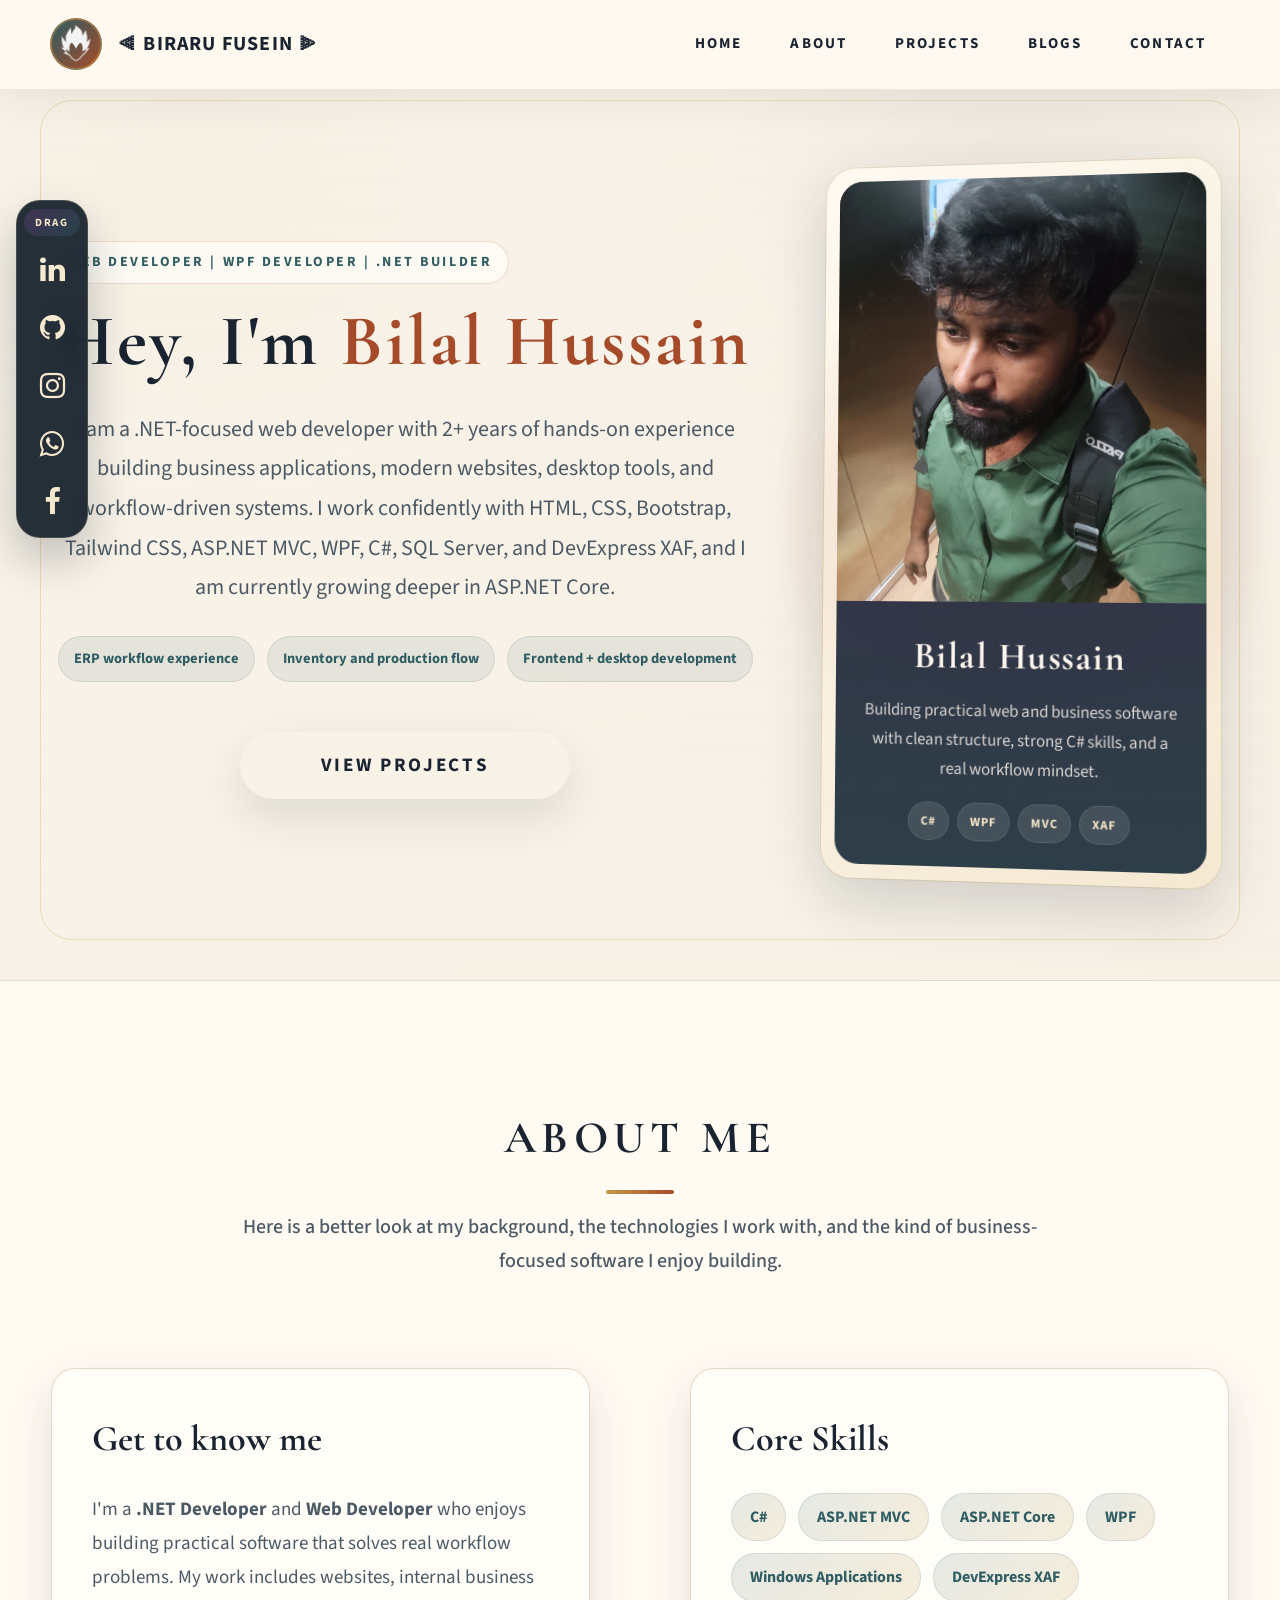
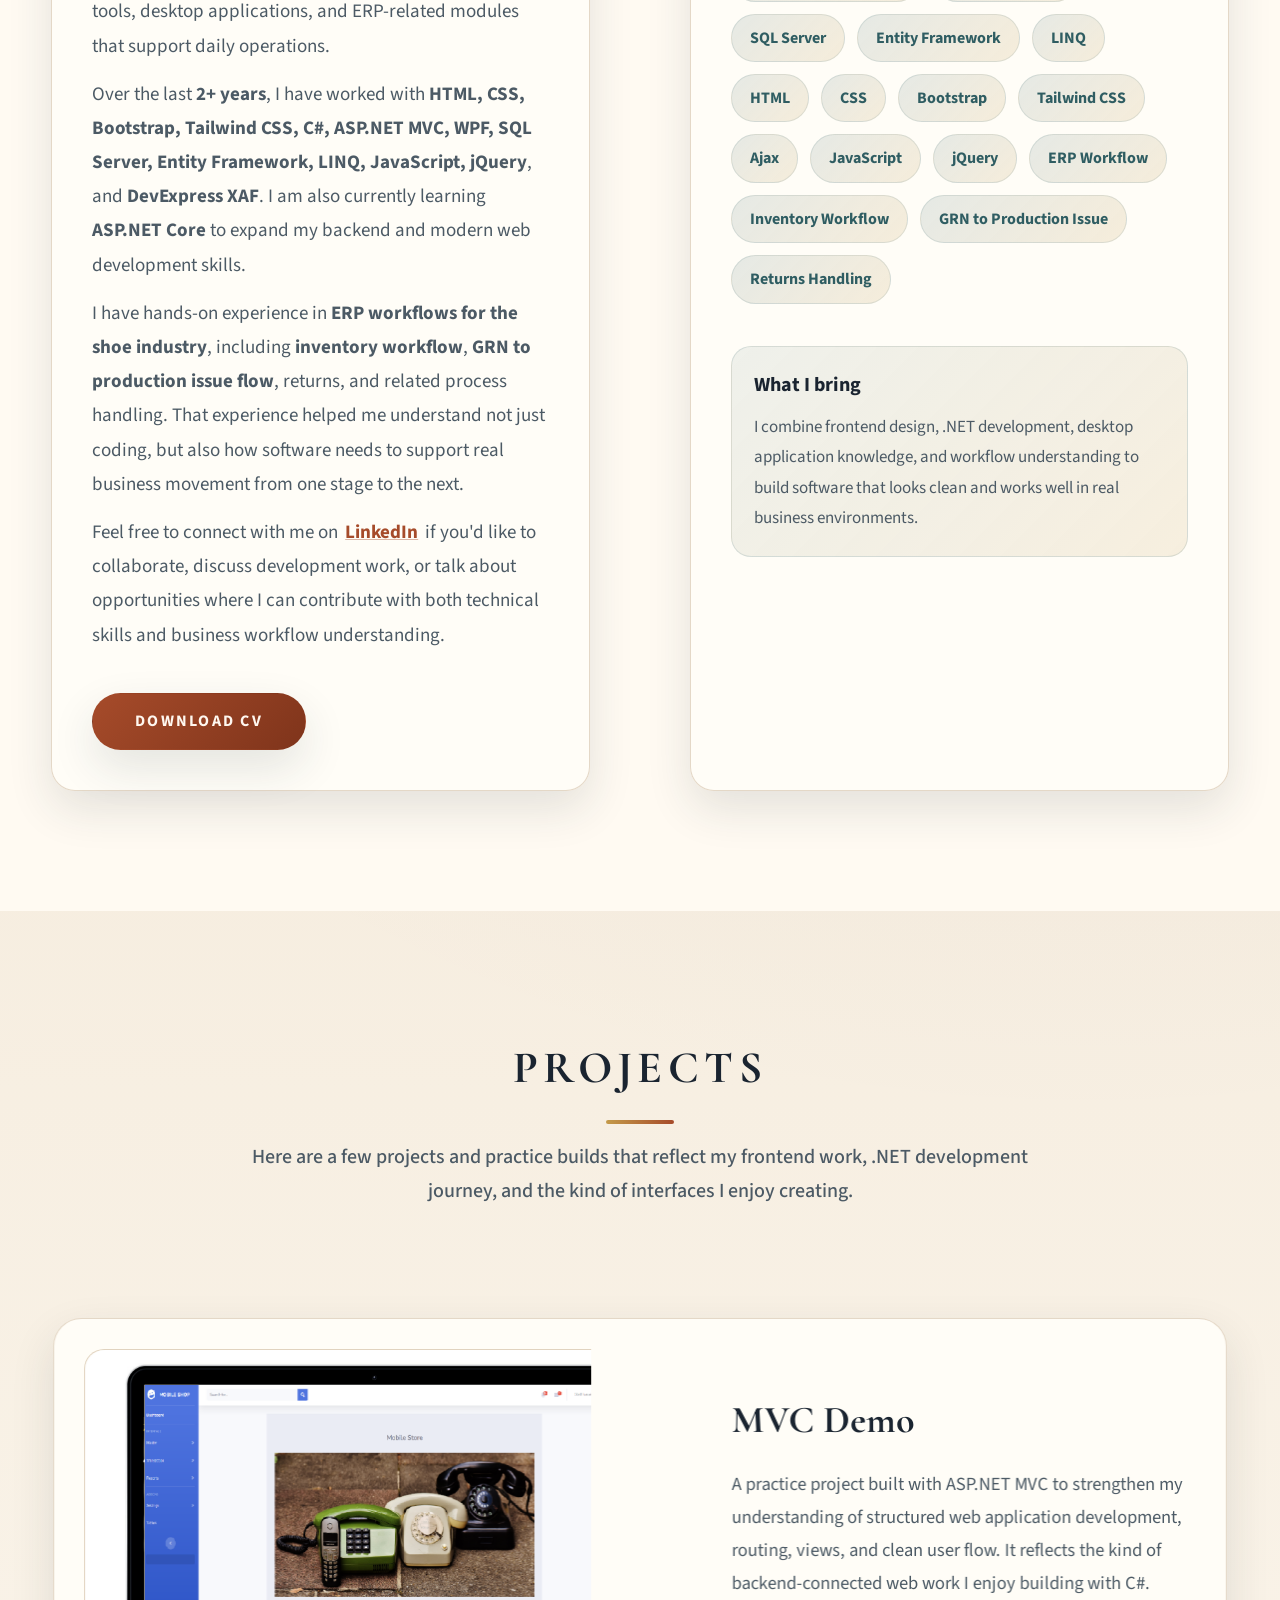
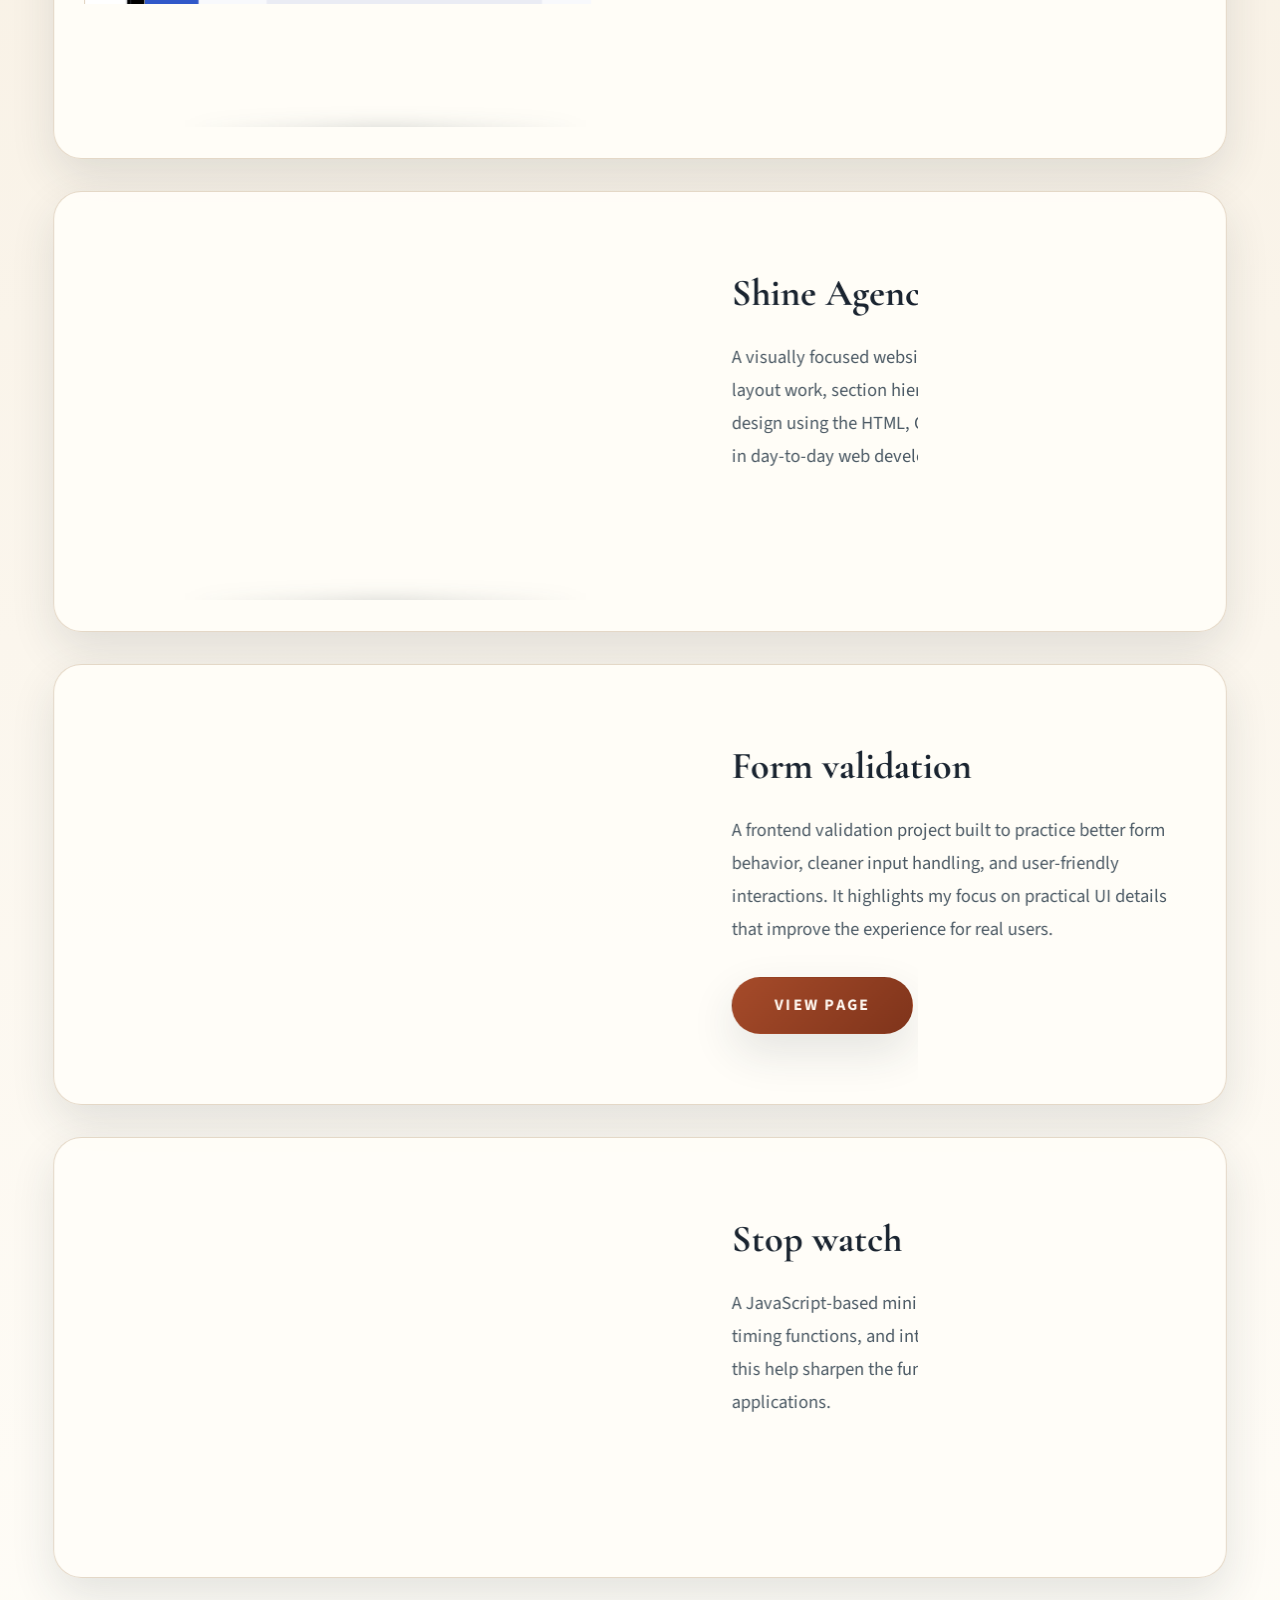
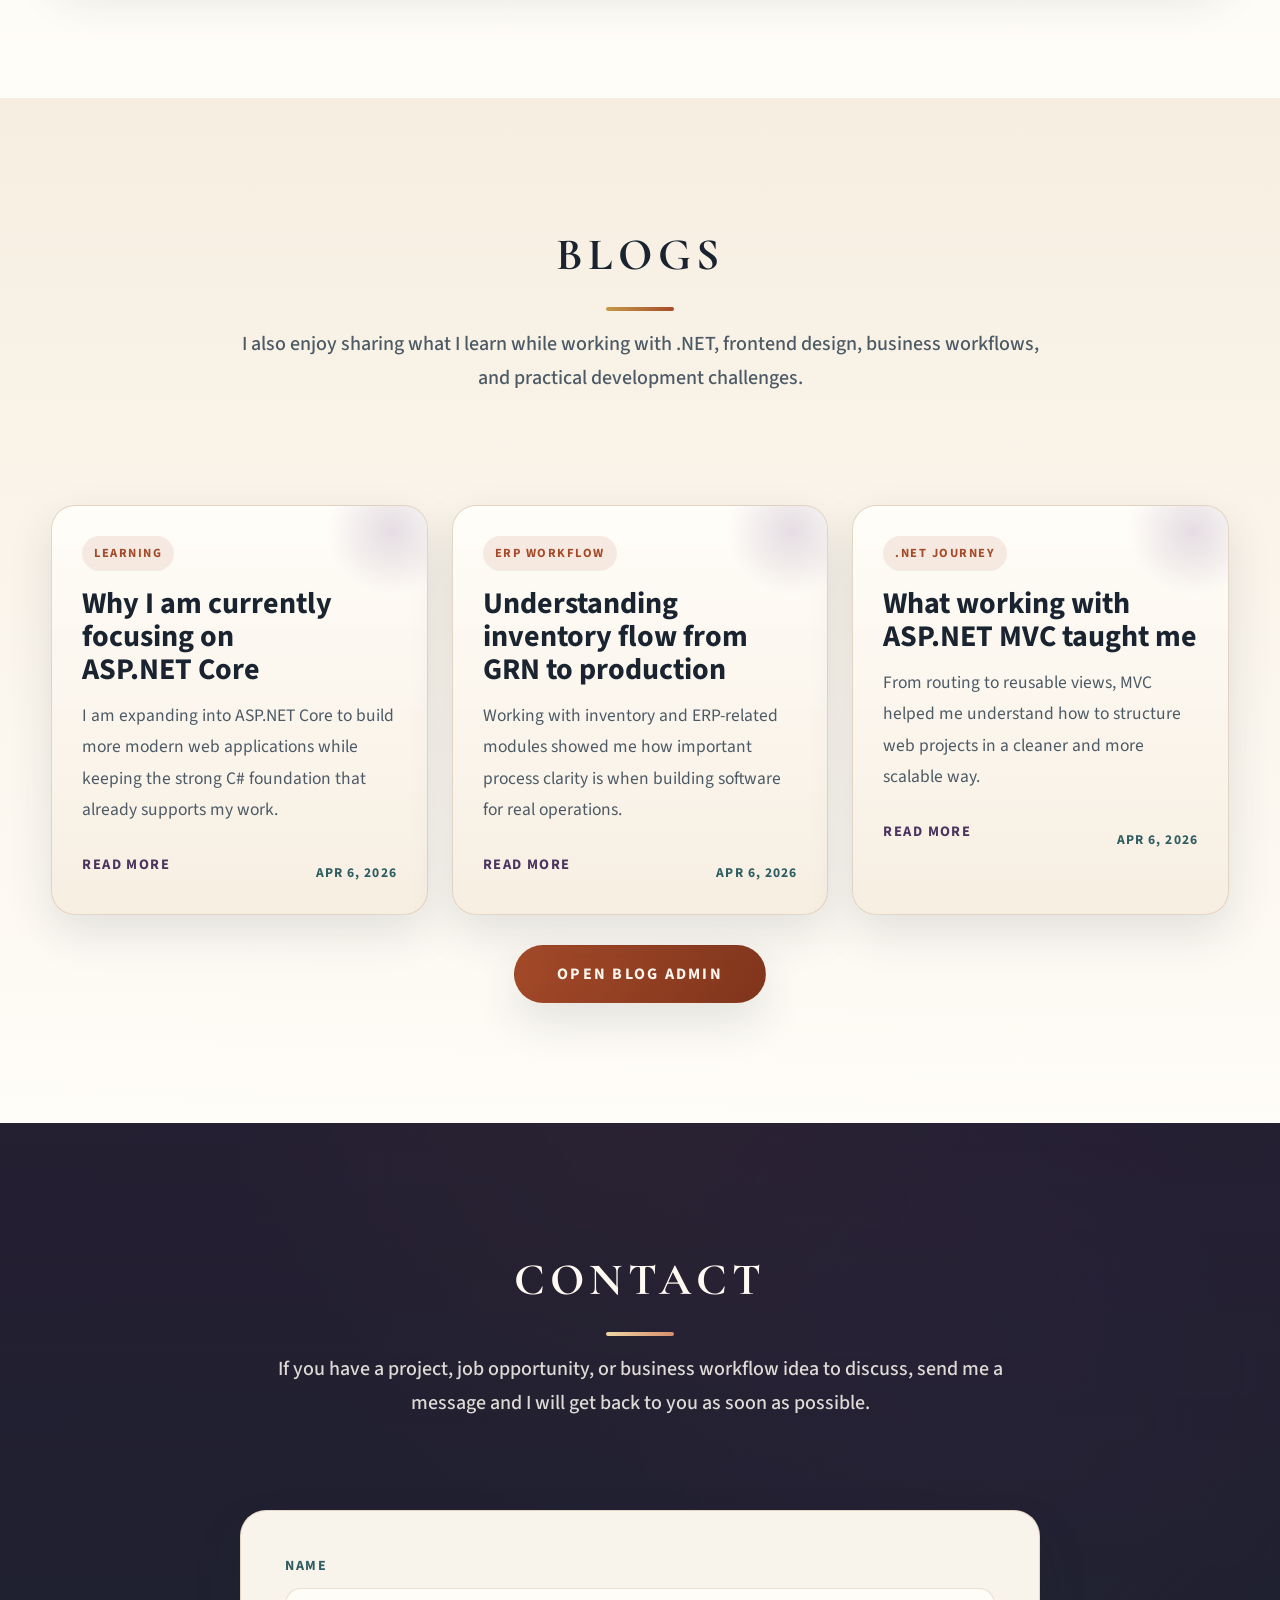
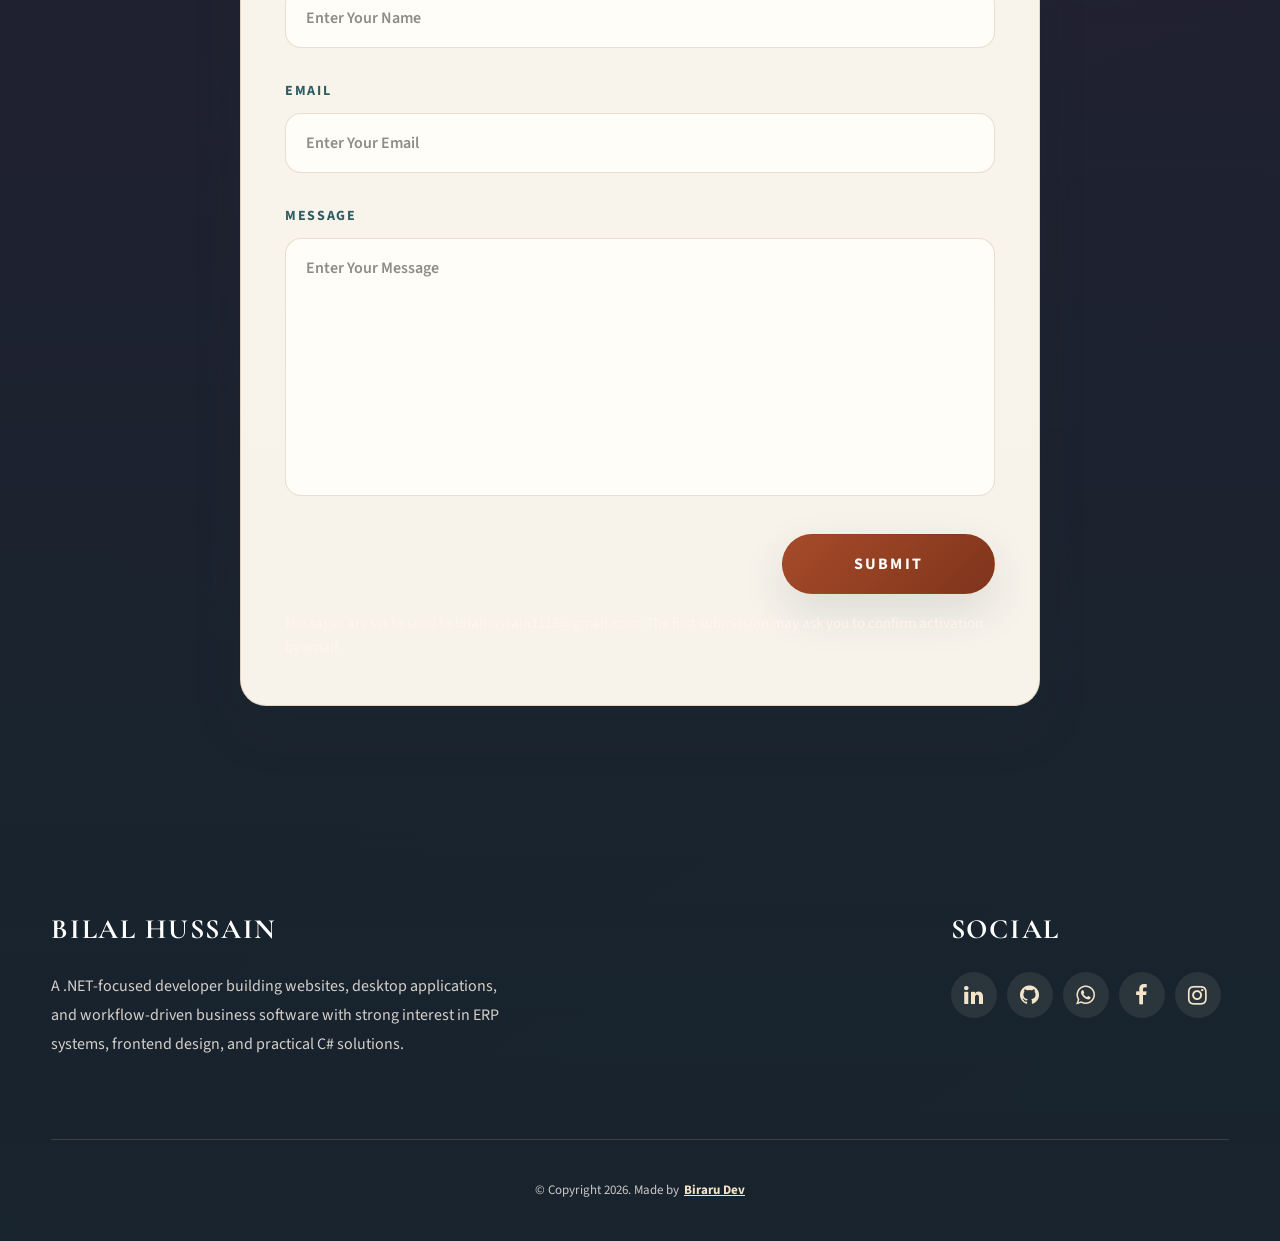
==== commit d29e26b1: "Few Changes Few Changes Made and implemented Blog Section to write from the website and need to prev" ====
--- a/index.html
+++ b/index.html
@@ -16,6 +16,10 @@
       href="https://fonts.googleapis.com/css2?family=Source+Sans+Pro:wght@400;600;700;900&display=swap"
       rel="stylesheet"
     />
+    <link
+      href="https://fonts.googleapis.com/css2?family=Cormorant+Garamond:wght@500;600;700&display=swap"
+      rel="stylesheet"
+    />
     <!-- <script src="https://code.jquery.com/jquery-3.6.1.js" integrity="sha256-3zlB5s2uwoUzrXK3BT7AX3FyvojsraNFxCc2vC/7pNI=" crossorigin="anonymous"></script> -->
     <!-- Global site tag (gtag.js) - Google Analytics -->
     
@@ -31,7 +35,7 @@
               class="header__logo-img"
             />
           </div>
-          <span class="header__logo-sub">⫷ Biraru Fusein ⫸</span>       
+          <span class="header__logo-sub">⫷ Biraru Fusein ⫸</span>
         </div>
         <div class="header__main">
           <ul class="header__links">
@@ -92,141 +96,88 @@
         </div>
       </div>
     </header>
+    <div class="floating-social" id="floatingSocial" aria-label="Social links panel">
+      <button class="floating-social__handle" id="floatingHandle" type="button" aria-label="Drag social panel">Drag</button>
+      <div class="floating-social__list">
+        <a href="https://www.linkedin.com/in/bilal-hussain-066166a6/" class="floating-social__link" rel="noreferrer" target="_blank" aria-label="LinkedIn"><i class="fa fa-linkedin" aria-hidden="true"></i></a>
+        <a href="https://github.com/BH-Bilal" class="floating-social__link" rel="noreferrer" target="_blank" aria-label="GitHub"><i class="fa fa-github" aria-hidden="true"></i></a>
+        <a href="https://www.instagram.com/sidu_munjiiiii/" class="floating-social__link" rel="noreferrer" target="_blank" aria-label="Instagram"><i class="fa fa-instagram" aria-hidden="true"></i></a>
+        <a href="https://wa.me/917200157338?text=hi" class="floating-social__link" rel="noreferrer" target="_blank" aria-label="WhatsApp"><i class="fa fa-whatsapp" aria-hidden="true"></i></a>
+        <a href="https://www.facebook.com/profile.php?id=100007429577217" class="floating-social__link" rel="noreferrer" target="_blank" aria-label="Facebook"><i class="fa fa-facebook" aria-hidden="true"></i></a>
+      </div>
+    </div>
     <section id="home" class="home-hero">     
           
-      <div  class="home-hero__content">
-        <h1 class="heading-primary">Hey, I'm 𝔅𝔦𝔩𝔞𝔩 <span style="color:#3F0071;">𝐻𝓊𝓈𝓈𝒶𝒾𝓃</span></h1>
-        <div class="home-hero__info">
-          <p class="text-primary">
-            This is a whole new world to explore as a developer to go in and learn 
-            these new gameplay mechanics, to learn what it's like to actually control 
-            a character from a top-down. 
-            I think a lot of developments start with the Desire of the Developer 
-            to get what he really wants so that he can use it. 
-          </p>
-        </div>
-        <div class="home-hero__cta">
-          <a href="#projects" class="btn btn--bg">Projects</a>
-        </div>
-      </div>
-      <div class="home-hero__socials">
-        <div class="home-hero__social">
-          <a
-            href="https://www.linkedin.com/in/bilal-hussain-066166a6/"
-            class="home-hero__social-icon-link"
-            rel="noreferrer"
-            target="_blank"
-          ><i class="fa fa-linkedin" aria-hidden="true"></i>
-            <!-- <img
-              src="https://d33wubrfki0l68.cloudfront.net/d8e6e1e636531e28274a1b8b6d947b817f6145bd/d42d3/assets/svg/linkedin-dark.svg"
-              alt="Bilal Linkedin Profile"
-              class="home-hero__social-icon"
-            /> -->
-          </a>
-        </div>
-        <div class="home-hero__social">
-          <a
-            href="https://github.com/BH-Bilal"
-            class="home-hero__social-icon-link"
-            rel="noreferrer"
-            target="_blank"
-          >
-          <i class="fa fa-github" aria-hidden="true"></i>
-            <!-- <img
-              src="https://d33wubrfki0l68.cloudfront.net/38469cf88d038b6ba3322c9fcb93a8f7167df4b9/cb0b9/assets/svg/github-dark.svg"
-              alt="RammCodes Twitter Profile"
-              class="home-hero__social-icon"
-            /> -->
-          </a>
-        </div>
-        <div class="home-hero__social">
-          <a
-            href="https://www.instagram.com/sidu_munjiiiii/"
-            class="home-hero__social-icon-link home-hero__social-icon-link--bd-none"
-            rel="noreferrer"
-            target="_blank"
-          >
-          <i class="fa fa-instagram" aria-hidden="true"></i>
-            <!-- <img
-              src="/images/insta.png"
-              alt="RammCodes Youtube Channel"
-              class="home-hero__social-icon"
-            /> -->
-          </a>
-        </div>
-        <div class="home-hero__social">
-          <a
-            href="https://wa.me/917200157338?text=hi"
-            class="home-hero__social-icon-link"
-            rel="noreferrer"
-            target="_blank"
-          ><i class="fa fa-whatsapp" aria-hidden="true"></i>
-            <!-- <img
-              src="/images/download.png"
-              alt="RammCodes Github Profile"
-              class="home-hero__social-icon"
-            /> -->
-          </a>
-        </div>
-
-        <div class="home-hero__social">
-          <a
-            href="https://www.facebook.com/profile.php?id=100007429577217"
-            class="home-hero__social-icon-link"
-            rel="noreferrer"
-            target="_blank"
-          ><i class="fa fa-facebook" aria-hidden="true"></i>
-            <!-- <img
-              src="/images/fb.png"
-              alt="RammCodes DEV.to Blog Profile"
-              class="home-hero__social-icon"
-            /> -->
-          </a>
-        </div>
-      </div>
-      <div class="home-hero__mouse-scroll-cont">
-        <div class="mouse"></div>
-      </div>
-   
+      <div class="home-hero__content">
+        <div class="home-hero__layout">
+          <div class="home-hero__text">
+            <span class="home-hero__eyebrow">Web Developer | WPF Developer | .NET Builder</span>
+            <h1 class="heading-primary">Hey, I'm <span style="color: var(--color-accent);">Bilal Hussain</span></h1>
+            <div class="home-hero__info">
+              <p class="text-primary">
+                I am a .NET-focused web developer with 2+ years of hands-on experience building business applications, modern websites, desktop tools, and workflow-driven systems. I work confidently with HTML, CSS, Bootstrap, Tailwind CSS, ASP.NET MVC, WPF, C#, SQL Server, and DevExpress XAF, and I am currently growing deeper in ASP.NET Core.
+              </p>
+            </div>
+            <div class="home-hero__quicklist">
+              <span>ERP workflow experience</span>
+              <span>Inventory and production flow</span>
+              <span>Frontend + desktop development</span>
+            </div>
+            <div class="home-hero__cta">
+              <a href="#projects" class="btn btn--bg">View Projects</a>
+            </div>
+          </div>
+          <div class="home-hero__visual">
+            <div class="hero-portrait">
+              <div class="hero-portrait__halo"></div>
+              <div class="hero-portrait__frame">
+                <img src="images/hero-photo.jpg" alt="Bilal Hussain portrait" class="hero-portrait__img" />
+                <div class="hero-portrait__content">
+                  <h3 class="hero-portrait__title">Bilal Hussain</h3>
+                  <p class="hero-portrait__text">Building practical web and business software with clean structure, strong C# skills, and a real workflow mindset.</p>
+                  <div class="hero-portrait__chips">
+                    <span>C#</span>
+                    <span>WPF</span>
+                    <span>MVC</span>
+                    <span>XAF</span>
+                  </div>
+                </div>
+              </div>
+            </div>
+          </div>
+        </div>
+      </div>
     </section>
     <section id="about" class="about sec-pad">
       <div class="main-container">
         <h2 class="heading heading-sec heading-sec__mb-med">
           <span class="heading-sec__main">About Me</span>
           <span class="heading-sec__sub">
-            Here you will find more information about me, what I do, and my
-            current skills mostly in terms of programming and technology
+            Here is a better look at my background, the technologies I work with, and the kind of business-focused software I enjoy building.
           </span>
         </h2>
         <div class="about__content">
           <div class="about__content-main">
-            <h3 class="about__content-title">Get to know me!</h3>
+            <h3 class="about__content-title">Get to know me</h3>
             <div class="about__content-details">
               <p class="about__content-details-para">
-                I'm a <strong>>.Net Developer</strong> building the
-                Front-end of Websites and Web Applications that leads to the
-                success of the overall product. Check out some of my work in the
-                <strong>Projects</strong> section.
+                I'm a <strong>.NET Developer</strong> and <strong>Web Developer</strong> who enjoys building practical software that solves real workflow problems. My work includes websites, internal business tools, desktop applications, and ERP-related modules that support daily operations.
               </p>
               <p class="about__content-details-para">
-                I also like sharing content related to the stuff that I have
-                learned over the years in <strong>Web Development</strong> so it
-                can help other people of the Dev Community. Feel free to Connect
-                or Follow me on my
+                Over the last <strong>2+ years</strong>, I have worked with <strong>HTML, CSS, Bootstrap, Tailwind CSS, C#, ASP.NET MVC, WPF, SQL Server, Entity Framework, LINQ, JavaScript, jQuery</strong>, and <strong>DevExpress XAF</strong>. I am also currently learning <strong>ASP.NET Core</strong> to expand my backend and modern web development skills.
+              </p>
+              <p class="about__content-details-para">
+                I have hands-on experience in <strong>ERP workflows for the shoe industry</strong>, including <strong>inventory workflow</strong>, <strong>GRN to production issue flow</strong>, returns, and related process handling. That experience helped me understand not just coding, but also how software needs to support real business movement from one stage to the next.
+              </p>
+              <p class="about__content-details-para">
+                Feel free to connect with me on
                 <a
                   rel="noreferrer"
                   href="https://www.linkedin.com/in/bilal-hussain-066166a6/"
                   target="_blank"
-                  >Linkedin</a
+                  >LinkedIn</a
                 >
-                where I post useful content related to Web Development and
-                Programming
-              </p>
-              <p class="about__content-details-para">
-                I'm open to <strong>Job</strong> opportunities where I can
-                contribute, learn and grow. If you have a good opportunity that
-                matches my skills and experience then don't hesitate to
-                <strong>contact</strong> me.
+                if you'd like to collaborate, discuss development work, or talk about opportunities where I can contribute with both technical skills and business workflow understanding.
               </p>
             </div>
             <a href="/images/Bilal's Resume.pdf" class="btn btn--med btn--theme dynamicBgClr"
@@ -234,21 +185,35 @@
             >
           </div>
           <div class="about__content-skills">
-            <h3 class="about__content-title">My Skills</h3>
+            <h3 class="about__content-title">Core Skills</h3>
             <div class="skills">
               <div class="skills__skill">C#</div>
-              <div class="skills__skill">sql server</div>
-              <div class="skills__skill">MVC</div>
+              <div class="skills__skill">ASP.NET MVC</div>
+              <div class="skills__skill">ASP.NET Core</div>
+              <div class="skills__skill">WPF</div>
+              <div class="skills__skill">Windows Applications</div>
+              <div class="skills__skill">DevExpress XAF</div>
+              <div class="skills__skill">SQL Server</div>
               <div class="skills__skill">Entity Framework</div>
+              <div class="skills__skill">LINQ</div>
               <div class="skills__skill">HTML</div>
               <div class="skills__skill">CSS</div>
               <div class="skills__skill">Bootstrap</div>
-              <div class="skills__skill">LINQ</div>
+              <div class="skills__skill">Tailwind CSS</div>
               <div class="skills__skill">Ajax</div>
-              <div class="skills__skill">Javascript</div>
+              <div class="skills__skill">JavaScript</div>
               <div class="skills__skill">jQuery</div>
-            </div>
-            <br><br>
+              <div class="skills__skill">ERP Workflow</div>
+              <div class="skills__skill">Inventory Workflow</div>
+              <div class="skills__skill">GRN to Production Issue</div>
+              <div class="skills__skill">Returns Handling</div>
+            </div>
+            <div class="about__highlight-box">
+              <h4 class="about__highlight-title">What I bring</h4>
+              <p class="about__highlight-text">
+                I combine frontend design, .NET development, desktop application knowledge, and workflow understanding to build software that looks clean and works well in real business environments.
+              </p>
+            </div>
         </div>
         </div>
       </div>
@@ -258,8 +223,7 @@
         <h2 class="heading heading-sec heading-sec__mb-bg">
           <span class="heading-sec__main">Projects</span>
           <span class="heading-sec__sub">
-            Here you will find some of the personal and clients projects that I
-            created with each project containing its own case study
+            Here are a few projects and practice builds that reflect my frontend work, .NET development journey, and the kind of interfaces I enjoy creating.
           </span>
         </h2>
 
@@ -276,7 +240,7 @@
             <div class="projects__row-content">
               <h3 class="projects__row-content-title">MVC Demo</h3>
               <p class="projects__row-content-desc">
-                Lorem ipsum dolor sit amet consectetur, adipisicing elit. Quasi optio sequi quia laudantium suscipit eligendi illum, quibusdam quaerat cupiditate tenetur commodi distinctio provident error modi officia rem, deserunt, ex tempora.
+                A practice project built with ASP.NET MVC to strengthen my understanding of structured web application development, routing, views, and clean user flow. It reflects the kind of backend-connected web work I enjoy building with C#.
               </p>
               <a class='btn btn--med btn--theme dynamicBgClr' href='https://github.com/BH-Bilal/Mobile-Shop' target='_blank'>Source Code</a
               >
@@ -294,9 +258,7 @@
             <div class="projects__row-content">
               <h3 class="projects__row-content-title">Shine Agency</h3>
               <p class="projects__row-content-desc">
-                Wilsonport is a multiservice logistics and transport company and
-                I created their website from scratch using the frontend tools I
-                know.
+                A visually focused website project created to showcase clean layout work, section hierarchy, and responsive frontend design using the HTML, CSS, and styling fundamentals I use in day-to-day web development.
               </p>
               <a class='btn btn--med btn--theme dynamicBgClr' href='https://agency-xyz.netlify.app/' target='_blank'>View Site</a
               >
@@ -314,9 +276,7 @@
             <div class="projects__row-content">
               <h3 class="projects__row-content-title">Form validation</h3>
               <p class="projects__row-content-desc">
-                I re-created the frontend of Boreal Coffee's official web app
-                because I got attracted to their beautiful UI. It was a great
-                experience for me to build the entire frontend.
+                A frontend validation project built to practice better form behavior, cleaner input handling, and user-friendly interactions. It highlights my focus on practical UI details that improve the experience for real users.
               </p>
               <a class='btn btn--med btn--theme dynamicBgClr' href='https://form-page-validation.netlify.app/' target='_blank'>View Page</a
               >
@@ -334,9 +294,7 @@
             <div class="projects__row-content">
               <h3 class="projects__row-content-title">Stop watch</h3>
               <p class="projects__row-content-desc">
-                Crown is a web template that I created targeting the restaurant
-                and food industry which anyone can use to present their business
-                online.
+                A JavaScript-based mini project created to practice logic, timing functions, and interface control. Small projects like this help sharpen the fundamentals that support larger web applications.
               </p>
               <a class='btn btn--med btn--theme dynamicBgClr' href='https://stowpwatch.netlify.app/' target='_blank'>View page</a
               >
@@ -351,10 +309,13 @@
         <h2 class="heading heading-sec heading-sec__mb-bg">
           <span class="heading-sec__main">Blogs</span>
           <span class="heading-sec__sub">
-            Here you will find some of the personal and clients projects that I
-            created with each project containing its own case study
+            I also enjoy sharing what I learn while working with .NET, frontend design, business workflows, and practical development challenges.
           </span>
         </h2>
+        <div class="blog-grid" id="blogGrid"></div>
+        <div class="blog-actions">
+          <a href="admin.html" class="btn btn--med btn--theme">Open Blog Admin</a>
+        </div>
       </div>
         </section>
 
@@ -363,25 +324,25 @@
         <h2 class="heading heading-sec heading-sec__mb-med">
           <span class="heading-sec__main heading-sec__main--lt">Contact</span>
           <span class="heading-sec__sub heading-sec__sub--lt">
-            Feel free to Contact me by submitting the form below and I will get
-            back to you as soon as possible
+            If you have a project, job opportunity, or business workflow idea to discuss, send me a message and I will get back to you as soon as possible.
           </span>
         </h2>
         <div class="contact__form-container">
-          <form action='#' class='contact__form needs-validation'novalidate method='post'><input type='hidden' name='form-name' value='form 1' />
+          <form action="https://formsubmit.co/ajax/bilalhussain1115@gmail.com" class="contact__form" id="contactForm" method="post">
+            <input type="hidden" name="_subject" value="New portfolio contact message" />
+            <input type="hidden" name="_template" value="table" />
+            <input type="hidden" name="_captcha" value="true" />
+            <input type="text" name="_honey" class="contact__honeypot" tabindex="-1" autocomplete="off" />
             <div class="contact__form-field">
               <label class="contact__form-label" for="name">Name</label>
               <input
-                pattern="^[a-z]{2,15}$" required autofocus
+                required
                 placeholder="Enter Your Name"
                 type="text"
                 class="contact__form-input"
                 name="name"
                 id="name"
               >
-              
-              <!-- <div class="valid-feedback">Valid</div>
-              <div class="invalid-feedback">a to z only (2 to 15 long)</div> -->
             </div>
             <div class="contact__form-field">
               <label class="contact__form-label" for="email">Email</label>
@@ -391,11 +352,8 @@
                 class="contact__form-input"
                 name="email"
                 id="email"
-                pattern="[a-z0-9._%+-]+@[a-z0-9.-]+\.[a-z]{2,63}$" required 
-              >
-              <!-- <div class="valid-feedback">Valid</div>
-              <div class="invalid-feedback">Please enter Proper Email</div> -->
-
+                required 
+              >
             </div>
             <div class="contact__form-field">
               <label class="contact__form-label" for="message">Message</label>
@@ -409,12 +367,10 @@
                 id="message"
               ></textarea>
             </div>
-            <!-- <div class="contact__form-field">
-              <button id="submitBtn" type="submit" style="display: none;" disabled>Submit</button>
-            </div> -->
-            <button class="btn btn--theme contact__btn">
+            <button class="btn btn--theme contact__btn" type="submit">
               Submit
             </button>
+            <p class="contact-note" id="contactStatus">Messages can be prepared for email delivery from this form.</p>
           </form>
         </div>
       </div>
@@ -474,120 +430,26 @@
           <div class="main-footer__row main-footer__row-2">
             <h2 class="heading heading-sm text-lt">Bilal Hussain</h2>
             <p class="main-footer__short-desc">
-              A .Net focused Web Developer building the  Websites
-              and Web Applications that leads to the success of the overall
-              product
+              A .NET-focused developer building websites, desktop applications, and workflow-driven business software with strong interest in ERP systems, frontend design, and practical C# solutions.
             </p>
           </div>
         </div>
 
         <!-- If you give me some credit or shoutout here by linking to my website, then it will be a big thing for me and will help me a lot :) -->
         <div class="main-footer__lower">
-          &copy; Copyright <script>document.write(new Date().getFullYear())</script>. Made by 😈
+          &copy; Copyright <script>document.write(new Date().getFullYear())</script>. Made by
           <a rel="noreferrer" target="_blank" href="#"
-            >Bil Dev</a>
-         <!--  <script src='https://d33wubrfki0l68.cloudfront.net/js/96f5c0d4b9bdbf07570efd8e94cb7db7a5191a01/index.js'></script>
-          <script src="https://code.jquery.com/jquery-3.2.1.slim.min.js" integrity="sha384-KJ3o2DKtIkvYIK3UENzmM7KCkRr/rE9/Qpg6aAZGJwFDMVNA/GpGFF93hXpG5KkN" crossorigin="anonymous"></script>
-          <script src="https://cdn.jsdelivr.net/npm/popper.js@1.12.9/dist/umd/popper.min.js" integrity="sha384-ApNbgh9B+Y1QKtv3Rn7W3mgPxhU9K/ScQsAP7hUibX39j7fakFPskvXusvfa0b4Q" crossorigin="anonymous"></script>
-          <script src="https://cdn.jsdelivr.net/npm/bootstrap@4.0.0/dist/js/bootstrap.min.js" integrity="sha384-JZR6Spejh4U02d8jOt6vLEHfe/JQGiRRSQQxSfFWpi1MquVdAyjUar5+76PVCmYl" crossorigin="anonymous"></script>-->
-          <!-- <script
-            src="//code.tidio.co/hkirvl5pqs5cjjawh11xutnzjgtg9tfi.js"
-            async
-          ></script> -->
-          <!-- <script>
-                const button = document.getElementById('btn');
-                button.addEventListener('mouseover', function () {
-                var effect=Math.ceil(Math.random() * 90);
-                console.log(effect);
-                button.style.left = `${effect}%`;
-                // button.style.top = `${Math.ceil(Math.random() * 45)}%`;
-                 });
-                button.addEventListener('click', function () {
-                alert('Validate form !')
-                })
-           </script>
-           <script>
-            $(document).ready(function(){
-      // ----------- Set all elements as INVALID --------------
-      var myInputElements = document.querySelectorAll(".contact__form-input");
-      var i;
-      for (i = 0; i < myInputElements.length; i++) {
-        myInputElements[i].classList.add('is-invalid');
-        myInputElements[i].classList.remove('is-valid');
-      }
-      
-      // ----------------- Validate on submit -----------------
-      let currForm1 = document.getElementById('contact__form');
-      currForm1.addEventListener('submit', function(event) {
-        if (currForm1.checkValidity() === false) {
-          event.preventDefault();
-          event.stopPropagation();
-        }
-        else {
-          $("#submitBtn").attr("disabled",false);
-          $('#submitBtn').addClass('btn-primary').removeClass('btn-secondary');
-          currForm1.classList.add('was-validated');
-        }
-      }, false);
-      // ----------------- Validate on input -----------------
-      currForm1.querySelectorAll('.contact__form-input').forEach(input => {
-        input.addEventListener(('input'), () => {
-          if (input.checkValidity()) {
-            input.classList.remove('is-invalid');
-            input.classList.add('is-valid');
-          } else {
-            input.classList.remove('is-valid');
-            input.classList.add('is-invalid');
-          }
-          var is_valid = $('.contact__form-input').length === $('.contact__form-input.is-valid').length;
-          // $("#submitBtn").attr("disabled", !is_valid);
-          if (is_valid) {
-            // alert("form is valid");
-            $("#submitBtn").show();
-            $("#submitBtn").attr("disabled",false);
-            $('#btn').hide();
-            $('#submitBtn').addClass('btn-primary').removeClass('btn-secondary');
-          } else {
-            // alert("invalid");
-            $("#submitBtn").attr("disabled",true);
-            $('#submitBtn').addClass('btn-secondary').removeClass('btn-primary');
-          }
-        });
-      });
-      // ------------------------------------------------------
-    });
-
-           </script>
-        </script>      
-        <style>
-          #btn {
-                  position: absolute;
-                  transition: .1s;
-                  background-color: white;
-                  padding: 10px;
-                  height: 40px;
-                  width: 150px;
-              }
-      
-              #submitBtn {
-                  position: absolute;
-                  transition: .1s;
-                  background-color: white;
-                  padding: 10px;
-                  height: 40px;
-                  width: 150px;
-                  color: black;
-              }
-        </style> -->             
+            >Biraru Dev</a>
         </div>
       </div>
     </footer>
-    <script>
+<script>
   history.scrollRestoration = "manual";
 
   window.onload = function () {
     window.scrollTo(0, 0);
   };
 </script>
+    <script src="script.js"></script>
   </body>
 </html> 
--- a/style.css
+++ b/style.css
@@ -1,827 +1,1661 @@
-*,::after,::before{
-    margin:0;padding:0;
-    box-sizing:inherit;
-    font-family:inherit
-}
-html{
-    font-size:62.5%;scroll-behavior:smooth
-}
-@media only screen and (max-width:75em)
-{
-    html{font-size:59%}
-}@media only screen and (max-width:56.25em)
-{
-    html{font-size:56%}
-}
-@media only screen and (min-width:112.5em)
-{
-    html
-    {font-size:65%}
-}
-body{
-    box-sizing:border-box;
-    position:relative;line-height:1.5;
-    font-family:sans-serif;
-    overflow-x:hidden;
-    overflow-y:scroll;
-    font-family:'Source Sans Pro',sans-serif
-}
-a{
-    text-decoration:none;color:inherit
-}
-li{
-    list-style:none
-}
-a:focus,button:focus,input:focus,textarea:focus{
-    outline:0
-}
-button{
-    border:none;cursor:pointer
-}
-textarea{
-    resize:none
-}
-.heading-primary{
-    font-size:6rem;
-    text-transform:uppercase;
-    letter-spacing:3px;text-align:center;
-    color:#111;font-weight:800
-}
-@media only screen and (max-width:37.5em){
-    .heading-primary{font-size:4.5rem}
-}
-.heading-sec__mb-bg{margin-bottom:11rem
-}
-@media only screen and (max-width:56.25em){
-    .heading-sec__mb-bg{margin-bottom:8rem}
-}
-.heading-sec__mb-med{
-    margin-bottom:9rem
-}
-
-/* ------------------------------------------------ */
-
-  
-
-
-
-@media only screen and (max-width:56.25em){
-    .heading-sec__mb-med{
-        margin-bottom:8rem}
-    }
-    .heading-sec__main{
-        display:block;
-        font-size:4rem;
-        text-transform:uppercase;
-        letter-spacing:1px;
-        letter-spacing:3px;
-        text-align:center;
-        margin-bottom:3.5rem;
-        position:relative;
-        color:#111
-    }
-    .heading-sec__main--lt{
-        color:#111;
-        font-weight:800;
-    }
-    .heading-sec__main--lt::after{
-        content:'';
-        background:#3F0071;
-    }
-    .heading-sec__main::after{
-        content:'';
-        position:absolute;
-        top:calc(100% + 1.5rem);
-        height:5px;width:3rem;
-        background:#3F0071;
-        left:50%;
-        transform:translateX(-50%);
-        border-radius:5px
-    }
-    @media only screen and (max-width:37.5em){
-        .heading-sec__main::after{
-            top:calc(100% + 1.2rem)
-        }
-    }
-    .heading-sec__sub{
-        display:block;
-        text-align:center;
-        color:#555;
-        font-size:2rem;
-        font-weight:500;
-        max-width:80rem;
-        margin:auto;
-        line-height:1.6
-    }
-    @media only screen and (max-width:37.5em){
-        .heading-sec__sub{font-size:1.8rem
-        }
-    }
-    .heading-sec__sub--lt{
-        color:#333
-    }
-    .heading-sm{
-        font-size:2.2rem;
-        text-transform:uppercase;
-        letter-spacing:1px
-    }
-    .main-container{
-        max-width:120rem;
-        margin:auto;
-        width:92%
-    }
-    .btn{
-        background:#3F0071;
-        color:#fff;
-        text-transform:uppercase;
-        letter-spacing:1px;
-        display:inline-block;
-        font-weight:700;
-        border-radius:5px;
-        box-shadow:0 5px 15px 0 rgba(0,0,0,.15);
-        transition:transform .3s
-    }
-    .btn:hover{
-        transform:translateY(-3px)
-    }
-    .btn--bg {
-        padding:1.5rem 8rem;
-        font-size:2rem
-    }
-    .btn--med{
-        padding:1.5rem 5rem;
-        font-size:1.6rem
-    }
-    .btn--theme{
-        background:#3F0071;
-        color: #fff;
-    }
-    .btn--theme-inv{
-        color:#111;
-        background:#fff;
-        border:2px solid #3F0071;
-        box-shadow:none;
-        padding:calc(1.5rem - 2px) calc(5rem - 2px)
-    }
-    .sec-pad{
-        padding:12rem 0
-    }
-   
-    @media only screen and (max-width:56.25em){
-        .sec-pad{
-            padding:8rem 0
-        }
-    }
-    .text-primary{
-        color:#333;
-        font-size:2.2rem;
-        text-align:center;
-        width:100%;
-        line-height:1.6
-    }
-    @media only screen and (max-width:37.5em){
-        .text-primary{
-            font-size:2rem
-        }
-    }
-    .d-none{
-        display:none
-    }
-    .home-hero{
-        color:#fff;
-        background:linear-gradient(to right,rgba(245,245,245,.8),rgba(245,245,245,.8)),url(/daac8858fd4a0ccea44f59dfd079c3c16c263f33/c157c/assets/svg/common-bg.svg);
-        background-position:center;
-        height:100vh;
-        min-height:80rem;
-        max-height:120rem;
-        position:relative
-    }
-    @media only screen and (max-width:37.5em){
-        .home-hero{
-            height:unset;min-height:unset
-        }
-    }
-    .home-hero__socials{
-        position:fixed;
-        top:50%;
-        border-radius: 5px;
-        transform:translateY(-50%);background:#3F0071;box-shadow:rgba(100,100,111,.2) 0 7px 29px 0;padding:.5rem;
-        border-top-left-radius: 30px;
-        border-bottom-right-radius: 30px;
-        
-    }
-    @media only screen and (max-width:56.25em){
-        .home-hero__socials{
-            display:none
-        }
-    }
-    .home-hero__mouse-scroll-cont{
-        position:absolute;
-        bottom:3%;
-        left:50%;
-        transform:translateX(-50%)
-    }
-    @media only screen and (max-width:37.5em){
-        .home-hero__mouse-scroll-cont{
-            display:none
-        }
-    }
-    .home-hero__social{
-        width:5rem
-    }
-    .home-hero__social-icon-link{
-        width:100%;
-        display:block;
-        padding:1rem;
-        transition: background .3s;
-        border-radius:5px;
-    }
-    .home-hero i{
-        color: white;
-        font-size: 30px;
-        margin-left: 3px;
-        
-    }
-    .home-hero__social-icon-link:hover{
-        /* background:rgb(244, 235, 250); */
-        background: white;
-        border-top-left-radius: 30px;
-        border-bottom-right-radius: 30px;
-    }
-    .home-hero i:hover{
-        color: #3F0071;
-       
-        
-    }
-    .home-hero__social-icon-link--bd-none{
-        border-bottom:0
-    }
-    .home-hero__social-icon{
-        width:100%
-    }
-    .home-hero__content{
-        position:absolute;
-        top:50%;
-        left:50%;
-        transform:translate(-50%,-50%);
-        max-width:90rem;
-        width:92%
-    }
-    @media only screen and (max-width:37.5em){
-        .home-hero__content{
-            padding:19rem 0 13rem 0;
-            margin:auto;position:static;
-            transform:translate(0,0)
-        }
-    }
-    .home-hero__info{
-        margin:3rem auto 0 auto;
-        max-width:80rem
-    }
-    .home-hero__cta{
-        margin-top:5rem;
-        text-align:center;
-        color: #fff;
-    }
-    .about{
-        background:#fafafa
-    }
-    .about__content{
-        display:grid;
-        grid-template-columns:1fr 1fr;
-        grid-gap:10rem
-    }
-    @media only screen and (max-width:56.25em){
-        .about__content{
-            grid-template-columns:1fr;
-            grid-gap:8rem
-        }
-    }
-    .about__content-title{
-        font-weight:700;
-        font-size:2.8rem;
-        margin-bottom:3rem
-    }
-    @media only screen and (max-width:37.5em){
-        .about__content-title{
-            font-size:2.4rem
-        }
-    }
-    .about__content-details-para{
-        font-size:1.8rem;
-        color:#666;
-        max-width:60rem;
-        line-height:1.7;
-        margin-bottom:1rem
-    }
-    .about__content-details-para--hl{
-        font-weight:700;
-        margin:0 3px
-    }
-    .about__content-details-para:last-child{
-        margin-bottom:4rem
-    }
-    .about__content-details-para a{
-        text-decoration:underline;
-        font-weight:700;color:#3F0071;
-        margin:0 3px
-    }
-    .projects__row{
-        display:grid;
-        grid-template-columns:1.5fr 1fr;
-        grid-gap:5rem;
-        margin-bottom:11rem
-    }
-    @media only screen and (max-width:56.25em){
-        .projects__row{
-            grid-template-columns:1fr;
-            grid-gap:2rem;
-            margin-bottom:8rem
-        }
-    }
-    @media only screen and (max-width:56.25em){
-        .projects__row{
-            text-align:center
-        }
-    }
-    .projects__row:last-child{
-        margin-bottom:0
-    }
-    .projects__row-img-cont{
-        overflow:hidden
-    }
-    .projects__row-img{
-        width:100%;
-        display:block;
-        -o-object-fit:cover;
-        object-fit:cover
-    }
-    .projects__row-content{
-        padding:2rem 0;
-        display:flex;
-        justify-content:center;
-        flex-direction:column;
-        align-items:flex-start
-    }
-    @media only screen and (max-width:56.25em){
-        .projects__row-content{
-            align-items:center
-        }
-    }
-    .projects__row-content-title{
-        font-weight:700;
-        font-size:2.8rem;
-        margin-bottom:2rem;
-        
-    }
-    @media only screen and (max-width:37.5em){
-        .projects__row-content-title{
-            font-size:2.4rem
-        }
-    }
-    .projects__row-content-desc{
-        font-size:1.8rem;
-        color:#666;
-        max-width:60rem;
-        line-height:1.7;
-        margin-bottom:3rem
-    }
-    @media only screen and (max-width:37.5em){
-        .projects__row-content-desc{
-            font-size:1.7rem
-        }
-    }
-    .contact{
-        background:linear-gradient(to right,rgba(245,245,245,.8),rgba(245,245,245,.8)),url(/daac8858fd4a0ccea44f59dfd079c3c16c263f33/c157c/assets/svg/common-bg.svg);
-        background-size:cover;
-        background-position:center
-    }
-    .contact__form-container{
-        box-shadow:rgba(100,100,111,.2) 0 7px 29px 0;
-        background:#fff;
-        padding:4rem;
-        margin-top:6rem;
-        max-width:80rem;
-        text-align:right;
-        width:95%;
-        border-radius:5px;
-        margin:5rem auto 0 auto
-    }
-    @media only screen and (max-width:37.5em){
-        .contact__form-container{
-            padding:3rem
-        }
-    }
-    .contact__form-field{
-        margin-bottom:4rem
-    }
-    @media only screen and (max-width:37.5em){
-        .contact__form-field{
-            margin-bottom:3rem
-        }
-    }
-    .contact__form-label{
-        color:#666;
-        font-size:1.4rem;
-        letter-spacing:1px;
-        font-weight:700;
-        margin-bottom:1rem;
-        display:block;
-        text-align:left
-    }
-    .contact__form-input{
-        color:#333;
-        padding:2rem;
-        width:100%;
-        border:1px solid #ebebeb;
-        font-size:1.6rem;
-        letter-spacing:0;
-        background:#f0f0f0;
-        border-radius:5px;
-        font-weight:600
-    }
-    .contact__form-input::-moz-placeholder{
-        color:#999;
-        font-weight:600;
-        font-size:1.6rem
-    }
-    .contact__form-input:-ms-input-placeholder{
-        color:#999;
-        font-weight:600;
-        font-size:1.6rem
-    }
-    .contact__form-input::placeholder{
-        color:#999;
-        font-weight:600;
-        font-size:1.6rem
-    }
-    .contact__form-input::-webkit-input-placeholder{
-        color:#999;
-        font-weight:600;
-        font-size:1.6rem
-    }
-    .contact__form-input:-ms-input-placeholder{
-        color:#999;
-        font-weight:600;
-        font-size:1.6rem
-    }
-    .contact__form-input::-ms-input-placeholder{
-        color:#999;
-        font-weight:600;
-        font-size:1.6rem
-    }
-    .contact__form-input:-moz-placeholder{
-        opacity:1;
-        color:#999;
-        font-weight:600;
-        font-size:1.6rem
-    }
-    .contact__form-input::-moz-placeholder{
-        opacity:1;
-        color:#999;
-        font-weight:600;
-        font-size:1.6rem
-    }
-    .contact__btn{
-        width:30%;
-        padding:2rem 4rem;
-        font-size:1.6rem;
-        color: #fff;
-    }
-    @media only screen and (max-width:37.5em){
-        .contact__btn{width:100%}
-    }
-    .project-cs-hero{
-        color:#fff;
-        background:linear-gradient(to right,rgba(245,245,245,.8),rgba(245,245,245,.8)),url(/daac8858fd4a0ccea44f59dfd079c3c16c263f33/c157c/assets/svg/common-bg.svg);
-        background-size:cover;
-        background-position:center;
-        position:relative
-    }
-    @media only screen and (max-width:37.5em){
-        .project-cs-hero{
-            height:unset;
-            min-height:unset
-        }
-    }
-    .project-cs-hero__content{
-        padding:25rem 0 17rem 0;
-        max-width:90rem;
-        width:92%;
-        margin:auto
-    }
-    @media only screen and (max-width:37.5em){
-        .project-cs-hero__content{
-            padding:19rem 0 13rem 0;
-            margin:auto;
-            position:static;
-            transform:translate(0,0)
-        }
-    }
-    .project-cs-hero__info{
-        margin:3rem auto 0 auto;
-        max-width:80rem
-    }
-    .project-cs-hero__cta{
-        margin-top:5rem;
-        text-align:center;
-        color: #fff;
-    }
-    .project-details__content{
-        padding:8rem 0;
-        max-width:90rem;
-        margin:auto
-    }
-    .project-details__content-title{
-        font-weight:700;
-        font-size:2.8rem;
-        margin-bottom:3rem
-    }
-    @media only screen and (max-width:37.5em){
-        .project-details__content-title{font-size:2.4rem}
-    }
-    .project-details__showcase-img-cont{
-        width:100%;margin-bottom:6rem
-    }
-    .project-details__showcase-img{
-        width:100%
-    }
-    .project-details__content-main{
-        width:100%;
-        max-width:70rem;
-        margin:auto
-    }
-    .project-details__desc{
-        margin:0 0 7rem 0;
-    }
-    .project-details__desc-para{
-        font-size:1.8rem;
-        line-height:1.7;color:#666;
-        margin-bottom:2rem;
-    }
-    .project-details__tools-used{
-        margin:0 0 7rem 0;
-    }
-    .project-details__tools-used-list{
-        display:flex;
-        flex-wrap:wrap;
-    }
-    .project-details__tools-used-item{
-        padding:1rem 2rem;
-        margin-bottom:1.5rem;
-        margin-right:1.5rem;
-        font-size:1.6rem;
-        background:rgba(153,153,153,.2);
-        border-radius:5px;
-        font-weight:600;
-        color:#777
-    }
-    .project-details__links{
-        margin:0 0
-    }
-    .project-details__links-btn{
-        margin-right:2rem
-    }
-    @media only screen and (max-width:37.5em){
-        .project-details__links-btn{
-            margin-right:0;
-            width:70%;
-            margin-bottom:2rem;
-            text-align:center
-        }
-    }
-    .project-details__links-btn:last-child{
-        margin:0
-    }
-    @media only screen and (max-width:37.5em){
-        .project-details__links-btn:last-child{
-            margin:0
-        }
-    }
-    .header{
-        position:fixed;
-        width:100%;
-        z-index:1000;
-        background:#000;
-        background:#fff;
-        box-shadow:0 10px 100px rgba(0,0,0,.1)
-    }
-    .header__content{
-        display:flex;
-        align-items:center;
-        justify-content:space-between;
-        padding:1rem 5rem
-    }
-    @media only screen and (max-width:56.25em)
-    {
-        .header__content{padding:0 2rem}
-    }
-    .header__logo-container{
-        display:flex;
-        align-items:center;
-        cursor:pointer;
-        color:#333;
-        transition:color .3s
-    }
-    .header__logo-container:hover{
-        color:#3F0071
-    }
-    .header__logo-img-cont{
-        width:5rem;
-        height:5rem;
-        border-radius:50px;
-        overflow:hidden;
-        margin-right:1.5rem;
-        background:#3F0071
-    }
-    @media only screen and (max-width:56.25em){
-        .header__logo-img-cont
-        {
-            width:4.5rem;
-            height:4.5rem;
-            margin-right:1.2rem;
-        }
-    }
-    .header__logo-img{
-        width:100%;
-        height:100%;
-        -o-object-fit:cover;
-        object-fit:cover;
-        -o-object-position:center;
-        object-position:center;
-        display:block
-    }
-    .header__logo-sub{
-        font-size:1.8rem;
-        text-transform:uppercase;
-        font-weight:700;
-        letter-spacing:1px;        
-    }
-    .header__links{
-        display:flex
-    }
-    @media only screen and (max-width:37.5em){
-        .header__links{
-            display:none
-        }
-    }
-    .header__link{
-        padding:2.2rem 3rem;
-        display:inline-block;
-        font-size:1.6rem;
-        color:#333;
-        text-transform:uppercase;
-        letter-spacing:1px;
-        font-weight:700;
-        transition:color .3s
-    }
-    .header__link:hover{
-        color:#3F0071
-    }
-    @media only screen and (max-width:56.25em){
-        .header__link{
-            padding:3rem 1.8rem;
-            font-size:1.5rem
-        }
-    }
-    .header__main-ham-menu-cont{
-        display:none;
-        width:3rem;
-        padding:2.2rem 0
-    }
-    @media only screen and (max-width:37.5em){
-        .header__main-ham-menu-cont{display:block
-        }
-    }
-    .header__main-ham-menu{
-        width:100%
-    }
-    .header__main-ham-menu-close{
-        width:100%
-    }
-    .header__sm-menu{
-        background:#fff;
-        position:absolute;
-        width:100%;
-        top:100%;
-        visibility:hidden;
-        opacity:0;
-        transition:all .3s;
-        box-shadow:0 5px 5px 0 rgba(0,0,0,.1);
-        -webkit-box-shadow:0 5px 5px 0 rgba(0,0,0,.1);
-        -moz-box-shadow:0 5px 5px 0 rgba(0,0,0,.1)
-    }
-    .header__sm-menu--active{
-        visibility:hidden;opacity:0
-    }
-    @media only screen and (max-width:37.5em){
-        .header__sm-menu--active{
-            visibility:visible;opacity:1
-        }
-    }
-    .header__sm-menu-link a{
-        display:block;
-        text-decoration:none;
-        padding:2.5rem 3rem;
-        font-size:1.6rem;
-        color:#333;
-        text-align:right;
-        border-bottom:1px solid #eee;
-        font-weight:700;
-        text-transform:uppercase;
-        letter-spacing:2px;
-        transition:color .3s
-    }
-    .header__sm-menu-link a:hover{
-        color:#3F0071
-    }
-    .header__sm-menu-link:first-child a{
-        border-top:1px solid #eee
-    }
-    .header__sm-menu-link-last{
-        border-bottom:0
-    }
-    .main-footer{
-        background:#000;
-        color:#fff
-    }
-    .main-footer__upper{
-        display:flex;
-        justify-content:space-between;
-        padding:8rem 0
-    }
-    @media only screen and (max-width:56.25em){
-        .main-footer__upper{padding:6rem 0}
-    }
-    @media only screen and (max-width:37.5em){
-        .main-footer__upper{
-            display:block
-        }
-    }
-    .main-footer__row-1{
-        order:2
-    }
-    @media only screen and (max-width:56.25em){
-        .main-footer__row-1{
-            margin-bottom:5rem
-        }
-    }
-    .main-footer__row-2{
-        width:40%;
-        order:1;
-        max-width:50rem
-    }
-    @media only screen and (max-width:56.25em){
-        .main-footer__row-2{
-            width:100%
-        }
-    }
-    .main-footer__short-desc{
-        margin-top:2rem;
-        color:#eee;
-        font-size:1.5rem;
-        line-height:1.7
-    }
-    .main-footer__social-cont{
-        margin-top:2rem
-    }
-    .main-footer__icon{
-        margin-right:1rem;
-        width:2.5rem;
-    }
-    .main-footer__social-cont i{
-        font-size: 28px;
-        padding-right: 10px;
-    }
-    .main-footer__icon--mr-none{
-        margin-right:0
-    }.main-footer__lower{
-        padding:4rem 0;
-        border-top:1px solid #444;
-        color:#eee;
-        font-size:1.2rem;
-        text-align:left;
-        text-align:center
-    }
-    .main-footer__lower a{
-        text-decoration:underline;
-        font-weight:700;
-        margin-left:2px
-    }
-    @media only screen and (max-width:56.25em){
-        .main-footer__lower{
-            padding:3.5rem 0
-        }
-    }.skills{display:flex;flex-wrap:wrap}.skills__skill{padding:1rem 2rem;margin-bottom:1.5rem;margin-right:1.5rem;font-size:1.6rem;background:rgba(153,153,153,.2);border-radius:5px;font-weight:600;color:#666}.mouse{width:25px;height:40px;border:2px solid #333;border-radius:60px;position:relative;overflow:hidden}.mouse::before{content:'';width:5px;height:5px;position:absolute;top:7px;left:50%;transform:translateX(-50%);background-color:#333;border-radius:50%;opacity:1;animation:wheel 1.3s infinite;-webkit-animation:wheel 1.3s infinite}@keyframes wheel{to{opacity:0;top:27px}}@-webkit-keyframes wheel{to{opacity:0;top:27px}}
-
-
-    /* #validator-output .valid {
-        color: green;
-    }
-    #validator-output .invalid {
-        color: red;
-    }
-    .button:hover {
-        -webkit-transform: translate(-1px);
-        transform: translateY(-1px);
-    } */
+:root {
+    --color-ink: #23303b;
+    --color-heading: #1a2430;
+    --color-body: #4c5a65;
+    --color-paper: #f8f2e8;
+    --color-paper-strong: #fffaf2;
+    --color-surface: #fffdf8;
+    --color-line: #d9c8b3;
+    --color-accent: #a64b2a;
+    --color-accent-deep: #7f341b;
+    --color-secondary: #2f5d62;
+    --color-plum: #4b345f;
+    --color-plum-soft: #6d4c87;
+    --color-gold: #c49a49;
+    --color-footer: #18232d;
+    --shadow-soft: 0 18px 45px rgba(35, 48, 59, 0.12);
+    --shadow-card: 0 24px 50px rgba(35, 48, 59, 0.14);
+}
+
+*, ::after, ::before {
+    margin: 0;
+    padding: 0;
+    box-sizing: inherit;
+    font-family: inherit;
+}
+
+html {
+    font-size: 62.5%;
+    scroll-behavior: smooth;
+}
+
+@media only screen and (max-width: 75em) {
+    html {
+        font-size: 59%;
+    }
+}
+
+@media only screen and (max-width: 56.25em) {
+    html {
+        font-size: 56%;
+    }
+}
+
+@media only screen and (min-width: 112.5em) {
+    html {
+        font-size: 65%;
+    }
+}
+
+body {
+    box-sizing: border-box;
+    position: relative;
+    overflow-x: hidden;
+    overflow-y: scroll;
+    line-height: 1.65;
+    color: var(--color-body);
+    background:
+        radial-gradient(circle at top left, rgba(196, 154, 73, 0.18), transparent 30%),
+        radial-gradient(circle at 85% 15%, rgba(75, 52, 95, 0.12), transparent 24%),
+        radial-gradient(circle at bottom right, rgba(47, 93, 98, 0.12), transparent 28%),
+        var(--color-paper);
+    font-family: "Source Sans Pro", sans-serif;
+}
+
+a {
+    color: inherit;
+    text-decoration: none;
+}
+
+li {
+    list-style: none;
+}
+
+a:focus,
+button:focus,
+input:focus,
+textarea:focus {
+    outline: 0;
+}
+
+button {
+    border: none;
+    cursor: pointer;
+}
+
+textarea {
+    resize: none;
+}
+
+.heading-primary,
+.heading-sec__main,
+.about__content-title,
+.projects__row-content-title,
+.project-details__content-title,
+.heading-sm {
+    font-family: "Cormorant Garamond", serif;
+}
+
+.heading-primary {
+    font-size: 7.2rem;
+    font-weight: 700;
+    line-height: 1.05;
+    letter-spacing: 0.04em;
+    text-align: center;
+    text-transform: none;
+    color: var(--color-heading);
+    text-wrap: balance;
+}
+
+@media only screen and (max-width: 37.5em) {
+    .heading-primary {
+        font-size: 5rem;
+    }
+}
+
+.heading-sec__mb-bg {
+    margin-bottom: 11rem;
+}
+
+@media only screen and (max-width: 56.25em) {
+    .heading-sec__mb-bg {
+        margin-bottom: 8rem;
+    }
+}
+
+.heading-sec__mb-med {
+    margin-bottom: 9rem;
+}
+
+@media only screen and (max-width: 56.25em) {
+    .heading-sec__mb-med {
+        margin-bottom: 8rem;
+    }
+}
+
+.heading-sec__main {
+    position: relative;
+    display: block;
+    margin-bottom: 3.5rem;
+    text-align: center;
+    text-transform: uppercase;
+    letter-spacing: 0.12em;
+    font-size: 4.5rem;
+    font-weight: 700;
+    color: var(--color-heading);
+}
+
+.heading-sec__main::after {
+    content: "";
+    position: absolute;
+    top: calc(100% + 1.5rem);
+    left: 50%;
+    width: 6.8rem;
+    height: 4px;
+    border-radius: 999px;
+    transform: translateX(-50%);
+    background: linear-gradient(90deg, var(--color-gold), var(--color-accent));
+}
+
+.heading-sec__main--lt {
+    color: var(--color-paper-strong);
+}
+
+.heading-sec__main--lt::after {
+    background: linear-gradient(90deg, #efd7a6, #d88d6b);
+}
+
+@media only screen and (max-width: 37.5em) {
+    .heading-sec__main::after {
+        top: calc(100% + 1.2rem);
+    }
+}
+
+.heading-sec__sub {
+    display: block;
+    max-width: 80rem;
+    margin: auto;
+    text-align: center;
+    font-size: 2rem;
+    font-weight: 500;
+    line-height: 1.7;
+    color: var(--color-body);
+}
+
+@media only screen and (max-width: 37.5em) {
+    .heading-sec__sub {
+        font-size: 1.8rem;
+    }
+}
+
+.heading-sec__sub--lt {
+    color: rgba(255, 250, 242, 0.85);
+}
+
+.heading-sm {
+    font-size: 2.8rem;
+    letter-spacing: 0.06em;
+    text-transform: uppercase;
+}
+
+.main-container {
+    width: min(92%, 120rem);
+    margin: auto;
+}
+
+.btn {
+    display: inline-block;
+    border: 1px solid transparent;
+    border-radius: 999px;
+    box-shadow: var(--shadow-soft);
+    font-size: 1.6rem;
+    font-weight: 700;
+    letter-spacing: 0.14em;
+    text-transform: uppercase;
+    transition: transform 0.25s ease, box-shadow 0.25s ease, background 0.25s ease, color 0.25s ease;
+}
+
+.btn:hover {
+    transform: translateY(-3px);
+    box-shadow: 0 20px 35px rgba(35, 48, 59, 0.18);
+}
+
+.btn--bg {
+    padding: 1.7rem 8rem;
+    font-size: 1.9rem;
+}
+
+.btn--med {
+    padding: 1.45rem 4.2rem;
+}
+
+.btn--theme {
+    color: #fff7ef;
+    background: linear-gradient(135deg, var(--color-accent), var(--color-accent-deep));
+}
+
+.btn--theme-inv {
+    padding: calc(1.45rem - 2px) calc(4.2rem - 2px);
+    color: var(--color-accent);
+    background: transparent;
+    border-color: var(--color-accent);
+    box-shadow: none;
+}
+
+.sec-pad {
+    padding: 12rem 0;
+}
+
+@media only screen and (max-width: 56.25em) {
+    .sec-pad {
+        padding: 8rem 0;
+    }
+}
+
+.text-primary {
+    width: 100%;
+    color: var(--color-body);
+    font-size: 2.2rem;
+    line-height: 1.8;
+    text-align: center;
+}
+
+@media only screen and (max-width: 37.5em) {
+    .text-primary {
+        font-size: 2rem;
+    }
+}
+
+.d-none {
+    display: none;
+}
+
+.home-hero {
+    position: relative;
+    min-height: 100vh;
+    padding: 16rem 0 10rem;
+    color: var(--color-heading);
+    background:
+        linear-gradient(rgba(248, 242, 232, 0.78), rgba(248, 242, 232, 0.9)),
+        radial-gradient(circle at 78% 15%, rgba(75, 52, 95, 0.14), transparent 22%),
+        radial-gradient(circle at 15% 20%, rgba(196, 154, 73, 0.18), transparent 22%),
+        radial-gradient(circle at 85% 20%, rgba(47, 93, 98, 0.12), transparent 25%),
+        linear-gradient(135deg, #fbf6ee 0%, #f3e5d0 100%);
+    border-bottom: 1px solid rgba(169, 132, 91, 0.18);
+}
+
+.home-hero::before {
+    content: "";
+    position: absolute;
+    inset: 10rem 4rem 4rem;
+    border: 1px solid rgba(196, 154, 73, 0.28);
+    border-radius: 3.2rem;
+    pointer-events: none;
+}
+
+@media only screen and (max-width: 37.5em) {
+    .home-hero {
+        min-height: unset;
+    }
+
+    .home-hero::before {
+        inset: 9rem 1.5rem 2rem;
+    }
+}
+
+.home-hero__content {
+    position: relative;
+    left: auto;
+    top: auto;
+    width: 92%;
+    max-width: 92rem;
+    margin: 0 auto;
+    transform: none;
+}
+
+@media only screen and (max-width: 37.5em) {
+    .home-hero__content {
+        margin: auto;
+        padding: 0 0 4rem;
+    }
+}
+
+.home-hero__info {
+    max-width: 80rem;
+    margin: 3rem auto 0;
+}
+
+.home-hero__cta {
+    margin-top: 5rem;
+    text-align: center;
+}
+
+.about {
+    background:
+        linear-gradient(180deg, rgba(255, 250, 242, 0.75), rgba(255, 250, 242, 0.96)),
+        var(--color-paper-strong);
+}
+
+.about__content {
+    display: grid;
+    grid-template-columns: 1fr 1fr;
+    gap: 10rem;
+}
+
+@media only screen and (max-width: 56.25em) {
+    .about__content {
+        grid-template-columns: 1fr;
+        gap: 8rem;
+    }
+}
+
+.about__content-main,
+.about__content-skills {
+    padding: 4rem;
+    background: rgba(255, 253, 248, 0.9);
+    border: 1px solid rgba(217, 200, 179, 0.7);
+    border-radius: 2.4rem;
+    box-shadow: var(--shadow-soft);
+}
+
+.about__content-title {
+    margin-bottom: 2.4rem;
+    font-size: 3.6rem;
+    font-weight: 700;
+    color: var(--color-heading);
+}
+
+@media only screen and (max-width: 37.5em) {
+    .about__content-title {
+        font-size: 3rem;
+    }
+}
+
+.about__content-details-para {
+    max-width: 60rem;
+    margin-bottom: 1.4rem;
+    font-size: 1.9rem;
+    line-height: 1.8;
+    color: var(--color-body);
+}
+
+.about__content-details-para--hl {
+    margin: 0 3px;
+    font-weight: 700;
+}
+
+.about__content-details-para:last-child {
+    margin-bottom: 4rem;
+}
+
+.about__content-details-para a {
+    margin: 0 3px;
+    color: var(--color-accent);
+    font-weight: 700;
+    text-decoration: underline;
+    text-decoration-color: rgba(166, 75, 42, 0.4);
+}
+
+.projects {
+    background: linear-gradient(180deg, rgba(243, 229, 208, 0.32), rgba(255, 253, 248, 0.95));
+}
+
+.projects__content {
+    display: grid;
+    gap: 3.2rem;
+}
+
+.projects__row {
+    display: grid;
+    grid-template-columns: 1.3fr 1fr;
+    gap: 4.5rem;
+    padding: 3rem;
+    margin-bottom: 0;
+    background: rgba(255, 253, 248, 0.94);
+    border: 1px solid rgba(217, 200, 179, 0.7);
+    border-radius: 2.8rem;
+    box-shadow: var(--shadow-soft);
+}
+
+@media only screen and (max-width: 56.25em) {
+    .projects__row {
+        grid-template-columns: 1fr;
+        gap: 2.4rem;
+        text-align: center;
+    }
+}
+
+.projects__row-img-cont {
+    overflow: hidden;
+    border-radius: 2rem;
+    border: 1px solid rgba(217, 200, 179, 0.6);
+    background: #efe4d2;
+}
+
+.projects__row-img {
+    display: block;
+    width: 100%;
+    aspect-ratio: 16 / 10;
+    object-fit: cover;
+    transition: transform 0.45s ease;
+}
+
+.projects__row:hover .projects__row-img {
+    transform: scale(1.03);
+}
+
+.projects__row-content {
+    display: flex;
+    flex-direction: column;
+    justify-content: center;
+    align-items: flex-start;
+    padding: 1rem 0;
+}
+
+@media only screen and (max-width: 56.25em) {
+    .projects__row-content {
+        align-items: center;
+    }
+}
+
+.projects__row-content-title {
+    margin-bottom: 1.6rem;
+    font-size: 3.8rem;
+    font-weight: 700;
+    color: var(--color-heading);
+}
+
+@media only screen and (max-width: 37.5em) {
+    .projects__row-content-title {
+        font-size: 3.1rem;
+    }
+}
+
+.projects__row-content-desc {
+    max-width: 60rem;
+    margin-bottom: 3rem;
+    font-size: 1.85rem;
+    line-height: 1.8;
+    color: var(--color-body);
+}
+
+@media only screen and (max-width: 37.5em) {
+    .projects__row-content-desc {
+        font-size: 1.7rem;
+    }
+}
+
+.contact {
+    background:
+        linear-gradient(rgba(38, 28, 49, 0.82), rgba(24, 35, 45, 0.94)),
+        radial-gradient(circle at 75% 18%, rgba(109, 76, 135, 0.32), transparent 26%),
+        radial-gradient(circle at top, rgba(196, 154, 73, 0.18), transparent 28%),
+        linear-gradient(135deg, #1b2a34 0%, #23303b 100%);
+}
+
+.contact__form-container {
+    width: min(95%, 80rem);
+    margin: 5rem auto 0;
+    padding: 4.4rem;
+    text-align: right;
+    background: rgba(255, 250, 242, 0.97);
+    border: 1px solid rgba(217, 200, 179, 0.7);
+    border-radius: 2.6rem;
+    box-shadow: var(--shadow-card);
+}
+
+@media only screen and (max-width: 37.5em) {
+    .contact__form-container {
+        padding: 3rem;
+    }
+}
+
+.contact__form-field {
+    margin-bottom: 3.2rem;
+}
+
+@media only screen and (max-width: 37.5em) {
+    .contact__form-field {
+        margin-bottom: 2.6rem;
+    }
+}
+
+.contact__form-label {
+    display: block;
+    margin-bottom: 1rem;
+    text-align: left;
+    font-size: 1.4rem;
+    font-weight: 700;
+    letter-spacing: 0.12em;
+    text-transform: uppercase;
+    color: var(--color-secondary);
+}
+
+.contact__form-input {
+    width: 100%;
+    padding: 1.8rem 2rem;
+    border: 1px solid rgba(169, 132, 91, 0.26);
+    border-radius: 1.6rem;
+    background: #fffdf8;
+    color: var(--color-heading);
+    font-size: 1.6rem;
+    font-weight: 600;
+    transition: border-color 0.25s ease, box-shadow 0.25s ease, background 0.25s ease;
+}
+
+.contact__form-input:focus {
+    border-color: rgba(166, 75, 42, 0.55);
+    box-shadow: 0 0 0 4px rgba(166, 75, 42, 0.08);
+    background: #fff;
+}
+
+.contact__form-input::placeholder {
+    color: #8d8c89;
+    font-size: 1.6rem;
+    font-weight: 600;
+}
+
+.contact__btn {
+    width: 30%;
+    padding: 1.8rem 4rem;
+    color: #fff;
+}
+
+@media only screen and (max-width: 37.5em) {
+    .contact__btn {
+        width: 100%;
+    }
+}
+
+.project-cs-hero {
+    position: relative;
+    color: #fff;
+    background:
+        linear-gradient(rgba(24, 35, 45, 0.86), rgba(24, 35, 45, 0.9)),
+        linear-gradient(135deg, #23303b, #2f5d62);
+    background-size: cover;
+    background-position: center;
+}
+
+@media only screen and (max-width: 37.5em) {
+    .project-cs-hero {
+        min-height: unset;
+    }
+}
+
+.project-cs-hero__content {
+    width: 92%;
+    max-width: 90rem;
+    margin: auto;
+    padding: 25rem 0 17rem;
+}
+
+@media only screen and (max-width: 37.5em) {
+    .project-cs-hero__content {
+        position: static;
+        margin: auto;
+        padding: 19rem 0 13rem;
+        transform: translate(0, 0);
+    }
+}
+
+.project-cs-hero__info {
+    max-width: 80rem;
+    margin: 3rem auto 0;
+}
+
+.project-cs-hero__cta {
+    margin-top: 5rem;
+    text-align: center;
+    color: #fff;
+}
+
+.project-details__content {
+    max-width: 90rem;
+    margin: auto;
+    padding: 8rem 0;
+}
+
+.project-details__content-title {
+    margin-bottom: 3rem;
+    font-size: 3.2rem;
+    font-weight: 700;
+    color: var(--color-heading);
+}
+
+@media only screen and (max-width: 37.5em) {
+    .project-details__content-title {
+        font-size: 2.8rem;
+    }
+}
+
+.project-details__showcase-img-cont {
+    width: 100%;
+    margin-bottom: 6rem;
+}
+
+.project-details__showcase-img {
+    width: 100%;
+}
+
+.project-details__content-main {
+    width: 100%;
+    max-width: 70rem;
+    margin: auto;
+}
+
+.project-details__desc,
+.project-details__tools-used {
+    margin: 0 0 7rem;
+}
+
+.project-details__desc-para {
+    margin-bottom: 2rem;
+    font-size: 1.8rem;
+    line-height: 1.8;
+    color: var(--color-body);
+}
+
+.project-details__tools-used-list {
+    display: flex;
+    flex-wrap: wrap;
+}
+
+.project-details__tools-used-item {
+    margin-right: 1.5rem;
+    margin-bottom: 1.5rem;
+    padding: 1rem 2rem;
+    border-radius: 999px;
+    background: rgba(47, 93, 98, 0.1);
+    color: var(--color-secondary);
+    font-size: 1.6rem;
+    font-weight: 600;
+}
+
+.project-details__links-btn {
+    margin-right: 2rem;
+}
+
+@media only screen and (max-width: 37.5em) {
+    .project-details__links-btn {
+        width: 70%;
+        margin-right: 0;
+        margin-bottom: 2rem;
+        text-align: center;
+    }
+
+    .project-details__links-btn:last-child {
+        margin: 0;
+    }
+}
+
+.header {
+    position: fixed;
+    z-index: 1000;
+    width: 100%;
+    background: rgba(255, 250, 242, 0.88);
+    border-bottom: 1px solid rgba(169, 132, 91, 0.16);
+    box-shadow: 0 10px 40px rgba(35, 48, 59, 0.08);
+    backdrop-filter: blur(14px);
+}
+
+.header__content {
+    display: flex;
+    align-items: center;
+    justify-content: space-between;
+    padding: 1rem 5rem;
+}
+
+@media only screen and (max-width: 56.25em) {
+    .header__content {
+        padding: 0 2rem;
+    }
+}
+
+.header__logo-container {
+    display: flex;
+    align-items: center;
+    cursor: pointer;
+    color: var(--color-heading);
+    transition: color 0.3s ease;
+}
+
+.header__logo-container:hover {
+    color: var(--color-accent);
+}
+
+.header__logo-img-cont {
+    width: 5.2rem;
+    height: 5.2rem;
+    margin-right: 1.5rem;
+    overflow: hidden;
+    border-radius: 50%;
+    border: 2px solid rgba(196, 154, 73, 0.45);
+    background: linear-gradient(135deg, var(--color-secondary), var(--color-accent));
+}
+
+@media only screen and (max-width: 56.25em) {
+    .header__logo-img-cont {
+        width: 4.5rem;
+        height: 4.5rem;
+        margin-right: 1.2rem;
+    }
+}
+
+.header__logo-img {
+    display: block;
+    width: 100%;
+    height: 100%;
+    object-fit: cover;
+    object-position: center;
+}
+
+.header__logo-sub {
+    font-size: 2rem;
+    font-weight: 700;
+    letter-spacing: 0.06em;
+    text-transform: uppercase;
+}
+
+.header__links {
+    display: flex;
+}
+
+@media only screen and (max-width: 37.5em) {
+    .header__links {
+        display: none;
+    }
+}
+
+.header__link {
+    display: inline-block;
+    padding: 2.2rem 2.4rem;
+    color: var(--color-heading);
+    font-size: 1.5rem;
+    font-weight: 700;
+    letter-spacing: 0.14em;
+    text-transform: uppercase;
+    transition: color 0.3s ease;
+}
+
+.header__link:hover {
+    color: var(--color-accent);
+}
+
+@media only screen and (max-width: 56.25em) {
+    .header__link {
+        padding: 3rem 1.6rem;
+    }
+}
+
+.header__main-ham-menu-cont {
+    display: none;
+    width: 3rem;
+    padding: 2.2rem 0;
+}
+
+@media only screen and (max-width: 37.5em) {
+    .header__main-ham-menu-cont {
+        display: block;
+    }
+}
+
+.header__main-ham-menu,
+.header__main-ham-menu-close {
+    width: 100%;
+}
+
+.header__sm-menu {
+    position: absolute;
+    top: 100%;
+    width: 100%;
+    opacity: 0;
+    visibility: hidden;
+    background: rgba(255, 250, 242, 0.98);
+    box-shadow: 0 12px 28px rgba(35, 48, 59, 0.1);
+    transition: all 0.3s ease;
+}
+
+.header__sm-menu--active {
+    visibility: hidden;
+    opacity: 0;
+}
+
+@media only screen and (max-width: 37.5em) {
+    .header__sm-menu--active {
+        visibility: visible;
+        opacity: 1;
+    }
+}
+
+.header__sm-menu-link a {
+    display: block;
+    padding: 2.5rem 3rem;
+    border-bottom: 1px solid rgba(169, 132, 91, 0.14);
+    color: var(--color-heading);
+    font-size: 1.6rem;
+    font-weight: 700;
+    letter-spacing: 0.14em;
+    text-align: right;
+    text-transform: uppercase;
+    transition: color 0.3s ease;
+}
+
+.header__sm-menu-link a:hover {
+    color: var(--color-accent);
+}
+
+.header__sm-menu-link:first-child a {
+    border-top: 1px solid rgba(169, 132, 91, 0.14);
+}
+
+.header__sm-menu-link-last {
+    border-bottom: 0;
+}
+
+.main-footer {
+    color: #fff;
+    background:
+        linear-gradient(rgba(24, 35, 45, 0.95), rgba(24, 35, 45, 0.98)),
+        linear-gradient(135deg, #18232d, #1d3440);
+}
+
+.main-footer__upper {
+    display: flex;
+    justify-content: space-between;
+    padding: 8rem 0;
+}
+
+@media only screen and (max-width: 56.25em) {
+    .main-footer__upper {
+        padding: 6rem 0;
+    }
+}
+
+@media only screen and (max-width: 37.5em) {
+    .main-footer__upper {
+        display: block;
+    }
+}
+
+.main-footer__row-1 {
+    order: 2;
+}
+
+@media only screen and (max-width: 56.25em) {
+    .main-footer__row-1 {
+        margin-bottom: 5rem;
+    }
+}
+
+.main-footer__row-2 {
+    order: 1;
+    width: 40%;
+    max-width: 50rem;
+}
+
+@media only screen and (max-width: 56.25em) {
+    .main-footer__row-2 {
+        width: 100%;
+    }
+}
+
+.main-footer__short-desc {
+    margin-top: 2rem;
+    font-size: 1.6rem;
+    line-height: 1.8;
+    color: rgba(255, 247, 239, 0.82);
+}
+
+.main-footer__social-cont {
+    margin-top: 2rem;
+}
+
+.main-footer__social-cont a {
+    display: inline-flex;
+    align-items: center;
+    justify-content: center;
+    width: 4.6rem;
+    height: 4.6rem;
+    margin-right: 0.8rem;
+    border-radius: 50%;
+    background: rgba(255, 247, 239, 0.08);
+    transition: transform 0.25s ease, background 0.25s ease;
+}
+
+.main-footer__social-cont a:hover {
+    transform: translateY(-2px);
+    background: rgba(239, 215, 166, 0.16);
+}
+
+.main-footer__social-cont i {
+    font-size: 2.2rem;
+    color: #f4e5ca;
+}
+
+.main-footer__lower {
+    padding: 4rem 0;
+    border-top: 1px solid rgba(239, 215, 166, 0.16);
+    color: rgba(255, 247, 239, 0.78);
+    font-size: 1.3rem;
+    text-align: center;
+}
+
+.main-footer__lower a {
+    margin-left: 2px;
+    color: #f4e5ca;
+    font-weight: 700;
+    text-decoration: underline;
+}
+
+@media only screen and (max-width: 56.25em) {
+    .main-footer__lower {
+        padding: 3.5rem 0;
+    }
+}
+
+.skills {
+    display: flex;
+    flex-wrap: wrap;
+}
+
+.skills__skill {
+    margin-right: 1.2rem;
+    margin-bottom: 1.2rem;
+    padding: 1rem 1.8rem;
+    border-radius: 999px;
+    background: linear-gradient(135deg, rgba(47, 93, 98, 0.12), rgba(196, 154, 73, 0.16));
+    border: 1px solid rgba(47, 93, 98, 0.12);
+    color: var(--color-secondary);
+    font-size: 1.6rem;
+    font-weight: 700;
+}
+
+.mouse {
+    position: relative;
+    width: 25px;
+    height: 40px;
+    overflow: hidden;
+    border: 2px solid rgba(35, 48, 59, 0.8);
+    border-radius: 60px;
+}
+
+.mouse::before {
+    content: "";
+    position: absolute;
+    top: 7px;
+    left: 50%;
+    width: 5px;
+    height: 5px;
+    border-radius: 50%;
+    transform: translateX(-50%);
+    background-color: var(--color-accent);
+    opacity: 1;
+    animation: wheel 1.3s infinite;
+}
+
+@keyframes wheel {
+    to {
+        top: 27px;
+        opacity: 0;
+    }
+}
+
+.home-hero__layout {
+    display: grid;
+    grid-template-columns: 1.15fr 0.85fr;
+    align-items: center;
+    gap: 5rem;
+}
+
+@media only screen and (max-width: 56.25em) {
+    .home-hero__layout {
+        grid-template-columns: 1fr;
+        gap: 4rem;
+    }
+}
+
+.home-hero__text {
+    position: relative;
+    z-index: 2;
+}
+
+.home-hero__eyebrow {
+    display: inline-block;
+    margin-bottom: 2rem;
+    padding: 0.9rem 1.6rem;
+    border: 1px solid rgba(166, 75, 42, 0.18);
+    border-radius: 999px;
+    background: rgba(255, 253, 248, 0.78);
+    color: var(--color-secondary);
+    font-size: 1.4rem;
+    font-weight: 700;
+    letter-spacing: 0.18em;
+    text-transform: uppercase;
+}
+
+.home-hero__quicklist {
+    display: flex;
+    flex-wrap: wrap;
+    justify-content: center;
+    gap: 1.2rem;
+    margin-top: 2.8rem;
+}
+
+.home-hero__quicklist span {
+    padding: 1rem 1.5rem;
+    border-radius: 999px;
+    background: rgba(47, 93, 98, 0.09);
+    border: 1px solid rgba(47, 93, 98, 0.12);
+    color: var(--color-secondary);
+    font-size: 1.45rem;
+    font-weight: 700;
+}
+
+.home-hero__visual {
+    position: relative;
+    display: flex;
+    justify-content: center;
+    align-items: center;
+    min-height: 52rem;
+    perspective: 1400px;
+}
+
+.hero-portrait {
+    position: relative;
+    width: min(100%, 36rem);
+    padding: 1.4rem;
+    border-radius: 3rem;
+    background:
+        linear-gradient(145deg, rgba(255, 250, 242, 0.95), rgba(239, 215, 166, 0.3));
+    box-shadow:
+        0 24px 60px rgba(35, 48, 59, 0.18),
+        0 0 0 1px rgba(196, 154, 73, 0.22);
+    transform: rotateY(-12deg) rotateX(4deg);
+    transform-style: preserve-3d;
+    overflow: visible;
+}
+
+.hero-portrait__halo {
+    position: absolute;
+    inset: 8% -10%;
+    border-radius: 50%;
+    background:
+        radial-gradient(circle, rgba(255, 209, 102, 0.35) 0%, rgba(166, 75, 42, 0.08) 45%, transparent 70%);
+    filter: blur(8px);
+    z-index: -1;
+}
+
+.hero-portrait__img {
+    display: block;
+    width: 100%;
+    aspect-ratio: 4 / 5;
+    object-fit: cover;
+    object-position: center top;
+    border-radius: 2.4rem;
+    filter: saturate(1.12) contrast(1.08) brightness(1.02);
+    box-shadow: inset 0 0 0 1px rgba(255, 255, 255, 0.22);
+}
+
+.hero-portrait__content {
+    position: relative;
+    z-index: 1;
+    text-align: center;
+    color: #fff7ef;
+}
+
+.hero-portrait__title {
+    margin-bottom: 1rem;
+    font-family: "Cormorant Garamond", serif;
+    font-size: 4rem;
+    font-weight: 700;
+    letter-spacing: 0.04em;
+}
+
+.hero-portrait__text {
+    max-width: 28rem;
+    margin: 0 auto 1.8rem;
+    color: rgba(255, 247, 239, 0.82);
+    font-size: 1.65rem;
+    line-height: 1.7;
+}
+
+.hero-portrait__chips {
+    display: flex;
+    flex-wrap: wrap;
+    justify-content: center;
+    gap: 0.8rem;
+}
+
+.hero-portrait__chips span {
+    padding: 0.8rem 1.2rem;
+    border-radius: 999px;
+    background: rgba(255, 247, 239, 0.08);
+    border: 1px solid rgba(255, 247, 239, 0.1);
+    color: #f4e5ca;
+    font-size: 1.25rem;
+    font-weight: 700;
+    letter-spacing: 0.08em;
+}
+
+@media only screen and (max-width: 56.25em) {
+    .home-hero__visual {
+        min-height: auto;
+    }
+
+    .hero-portrait {
+        width: min(100%, 32rem);
+        transform: none;
+    }
+
+    .home-hero {
+        padding: 14rem 0 8rem;
+    }
+}
+
+.about__highlight-box {
+    margin-top: 3rem;
+    padding: 2.2rem;
+    border-radius: 2rem;
+    background:
+        linear-gradient(135deg, rgba(47, 93, 98, 0.08), rgba(196, 154, 73, 0.14));
+    border: 1px solid rgba(47, 93, 98, 0.14);
+}
+
+.about__highlight-title {
+    margin-bottom: 1rem;
+    color: var(--color-heading);
+    font-size: 2rem;
+    font-weight: 700;
+}
+
+.about__highlight-text {
+    font-size: 1.7rem;
+    line-height: 1.8;
+    color: var(--color-body);
+}
+
+.projects__row {
+    transform-style: preserve-3d;
+    transition: transform 0.35s ease, box-shadow 0.35s ease, border-color 0.35s ease;
+}
+
+.projects__row:nth-child(odd) {
+    transform: rotateY(-5deg);
+}
+
+.projects__row:nth-child(even) {
+    transform: rotateY(5deg);
+}
+
+.projects__row:hover {
+    transform: translateY(-6px) rotateY(0deg);
+    box-shadow: 0 28px 60px rgba(35, 48, 59, 0.18);
+    border-color: rgba(166, 75, 42, 0.25);
+}
+
+.projects__row-img-cont {
+    position: relative;
+}
+
+.projects__row-img-cont::after {
+    content: "";
+    position: absolute;
+    inset: auto 1.8rem -2.4rem;
+    height: 2.4rem;
+    background: radial-gradient(circle, rgba(35, 48, 59, 0.22) 0%, transparent 72%);
+    filter: blur(10px);
+    z-index: -1;
+}
+
+.projects__row-content-title,
+.blog-card__title {
+    text-wrap: balance;
+}
+
+.blog-grid {
+    display: grid;
+    grid-template-columns: repeat(3, minmax(0, 1fr));
+    gap: 2.4rem;
+}
+
+@media only screen and (max-width: 56.25em) {
+    .blog-grid {
+        grid-template-columns: 1fr;
+    }
+
+    .projects__row:nth-child(odd),
+    .projects__row:nth-child(even) {
+        transform: none;
+    }
+}
+
+.blog-card {
+    position: relative;
+    overflow: hidden;
+    padding: 3rem;
+    border-radius: 2.4rem;
+    background:
+        linear-gradient(180deg, rgba(255, 253, 248, 0.96), rgba(247, 238, 225, 0.98));
+    border: 1px solid rgba(217, 200, 179, 0.72);
+    box-shadow: var(--shadow-soft);
+    transition: transform 0.3s ease, box-shadow 0.3s ease;
+}
+
+.blog-card__image {
+    width: calc(100% + 6rem);
+    max-width: calc(100% + 6rem);
+    margin: -3rem -3rem 2rem;
+    aspect-ratio: 16 / 9;
+    object-fit: cover;
+    border-bottom: 1px solid rgba(217, 200, 179, 0.5);
+}
+
+.blog-card::before {
+    content: "";
+    position: absolute;
+    top: -4rem;
+    right: -3rem;
+    width: 13rem;
+    height: 13rem;
+    border-radius: 50%;
+    background: radial-gradient(circle, rgba(109, 76, 135, 0.18), transparent 70%);
+}
+
+.blog-card:hover {
+    transform: translateY(-6px);
+    box-shadow: 0 24px 52px rgba(35, 48, 59, 0.16);
+}
+
+.blog-card__tag {
+    display: inline-block;
+    margin-bottom: 1.6rem;
+    padding: 0.7rem 1.2rem;
+    border-radius: 999px;
+    background: rgba(166, 75, 42, 0.1);
+    color: var(--color-accent);
+    font-size: 1.25rem;
+    font-weight: 700;
+    letter-spacing: 0.12em;
+    text-transform: uppercase;
+}
+
+.blog-card__title {
+    margin-bottom: 1.4rem;
+    color: var(--color-heading);
+    font-size: 3rem;
+    font-weight: 700;
+    line-height: 1.1;
+}
+
+.blog-card__text {
+    color: var(--color-body);
+    font-size: 1.75rem;
+    line-height: 1.8;
+}
+
+.blog-card__meta {
+    margin-top: 1.6rem;
+    color: var(--color-secondary);
+    font-size: 1.35rem;
+    font-weight: 700;
+    letter-spacing: 0.08em;
+    text-transform: uppercase;
+}
+
+.floating-social {
+    position: fixed;
+    top: 20rem;
+    left: 1.6rem;
+    z-index: 1100;
+    width: 7.2rem;
+    padding: 0.8rem 0.7rem 1rem;
+    border: 1px solid rgba(239, 215, 166, 0.18);
+    border-radius: 2.4rem;
+    background: rgba(24, 35, 45, 0.94);
+    box-shadow: 0 22px 45px rgba(24, 35, 45, 0.25);
+    backdrop-filter: blur(12px);
+    cursor: grab;
+    user-select: none;
+    touch-action: none;
+}
+
+.floating-social.dragging {
+    cursor: grabbing;
+}
+
+.floating-social__handle {
+    display: block;
+    width: 100%;
+    margin-bottom: 0.8rem;
+    padding: 0.6rem 0;
+    border-radius: 999px;
+    background: linear-gradient(135deg, rgba(75, 52, 95, 0.72), rgba(47, 93, 98, 0.4));
+    color: #f4e5ca;
+    font-size: 1.1rem;
+    font-weight: 700;
+    letter-spacing: 0.14em;
+    text-transform: uppercase;
+}
+
+.floating-social__list {
+    display: grid;
+    gap: 0.7rem;
+}
+
+.floating-social__link {
+    display: flex;
+    align-items: center;
+    justify-content: center;
+    width: 100%;
+    min-height: 5.1rem;
+    border-radius: 1.6rem;
+    transition: background 0.25s ease, transform 0.25s ease;
+}
+
+.floating-social__link:hover {
+    background: rgba(239, 215, 166, 0.14);
+    transform: translateY(-1px);
+}
+
+.floating-social__link i {
+    color: #f7e9cf;
+    font-size: 2.9rem;
+}
+
+@media only screen and (max-width: 56.25em) {
+    .floating-social {
+        width: auto;
+        top: auto;
+        bottom: 2rem;
+        left: 2rem;
+        right: 2rem;
+        padding: 0.9rem;
+        border-radius: 2rem;
+    }
+
+    .floating-social__handle {
+        margin-bottom: 0.9rem;
+    }
+
+    .floating-social__list {
+        grid-template-columns: repeat(5, 1fr);
+    }
+}
+
+.home-hero__content {
+    max-width: 120rem;
+}
+
+.home-hero__layout {
+    grid-template-columns: minmax(0, 1.08fr) minmax(30rem, 42rem);
+}
+
+.home-hero__visual {
+    min-height: auto;
+}
+
+.hero-portrait {
+    width: min(100%, 40rem);
+    transform: rotateY(-7deg) rotateX(2deg);
+}
+
+.hero-portrait__frame {
+    overflow: hidden;
+    border-radius: 2.4rem;
+    background: linear-gradient(180deg, rgba(45, 31, 58, 0.95), rgba(39, 56, 68, 0.97));
+}
+
+.hero-portrait__img {
+    aspect-ratio: 4 / 4.6;
+    object-fit: cover;
+    object-position: center 18%;
+    border-radius: 0;
+    filter: saturate(1.03) contrast(1.02);
+    box-shadow: none;
+}
+
+.hero-portrait__content {
+    padding: 2.4rem 2.4rem 2.6rem;
+}
+
+.hero-portrait__title {
+    font-size: 3.7rem;
+}
+
+.hero-portrait__text {
+    max-width: 100%;
+    font-size: 1.7rem;
+}
+
+.hero-portrait__chips span {
+    background: rgba(255, 247, 239, 0.1);
+}
+
+.blog-actions {
+    margin-top: 3rem;
+    text-align: center;
+}
+
+.blog-card__actions {
+    display: flex;
+    align-items: center;
+    justify-content: space-between;
+    gap: 1.4rem;
+    margin-top: 2rem;
+}
+
+.blog-card__link {
+    color: var(--color-plum);
+    font-size: 1.45rem;
+    font-weight: 700;
+    letter-spacing: 0.1em;
+    text-transform: uppercase;
+}
+
+.contact-note {
+    margin-top: 1.8rem;
+    color: rgba(255, 247, 239, 0.78);
+    font-size: 1.5rem;
+    text-align: left;
+}
+
+.contact__honeypot {
+    position: absolute;
+    left: -9999px;
+    opacity: 0;
+    pointer-events: none;
+}
+
+.blog-post-page {
+    min-height: 100vh;
+    padding-top: 14rem;
+    padding-bottom: 8rem;
+}
+
+.blog-post {
+    max-width: 88rem;
+    margin: 0 auto;
+    padding: 4rem;
+    border-radius: 2.8rem;
+    background: rgba(255, 253, 248, 0.96);
+    border: 1px solid rgba(217, 200, 179, 0.7);
+    box-shadow: var(--shadow-card);
+}
+
+.blog-post__top {
+    display: flex;
+    align-items: center;
+    justify-content: space-between;
+    gap: 2rem;
+    margin-bottom: 2.2rem;
+}
+
+.blog-post__title {
+    margin: 1.2rem 0 1.4rem;
+    text-align: left;
+}
+
+.blog-post__content {
+    color: var(--color-body);
+    font-size: 1.95rem;
+    line-height: 1.95;
+    white-space: pre-wrap;
+}
+
+.blog-post__image {
+    width: 100%;
+    margin: 1rem 0 2.4rem;
+    border-radius: 2rem;
+    object-fit: cover;
+    max-height: 48rem;
+    border: 1px solid rgba(217, 200, 179, 0.65);
+}
+
+.blog-post__empty {
+    text-align: center;
+}
+
+.blog-empty {
+    grid-column: 1 / -1;
+    padding: 3rem;
+    border: 1px dashed rgba(166, 75, 42, 0.25);
+    border-radius: 2.4rem;
+    background: rgba(255, 253, 248, 0.8);
+    color: var(--color-body);
+    font-size: 1.8rem;
+    text-align: center;
+}
+
+@media only screen and (max-width: 56.25em) {
+    .home-hero__layout {
+        grid-template-columns: 1fr;
+    }
+
+    .hero-portrait {
+        width: min(100%, 34rem);
+        margin: 0 auto;
+        transform: none;
+    }
+}
+
+.admin-page {
+    min-height: 100vh;
+}
+
+.admin-page__top {
+    display: flex;
+    align-items: flex-start;
+    justify-content: space-between;
+    gap: 2rem;
+    margin-bottom: 4rem;
+}
+
+.admin-page__title,
+.admin-page__intro {
+    text-align: left;
+}
+
+.admin-page__title {
+    margin-bottom: 1.4rem;
+}
+
+.admin-page__intro {
+    max-width: 72rem;
+}
+
+.admin-grid {
+    display: grid;
+    grid-template-columns: minmax(0, 1fr) minmax(30rem, 42rem);
+    gap: 3rem;
+    align-items: start;
+}
+
+.admin-panel {
+    width: 100%;
+    margin: 0;
+}
+
+.admin-panel__submit {
+    width: auto;
+    min-width: 22rem;
+}
+
+.admin-status {
+    min-height: 2.4rem;
+    margin-top: 1.6rem;
+    color: #fff7ef;
+    font-size: 1.5rem;
+    text-align: left;
+}
+
+.admin-list-wrap {
+    padding: 3rem;
+    border-radius: 2.6rem;
+    background: rgba(255, 250, 242, 0.96);
+    border: 1px solid rgba(217, 200, 179, 0.7);
+    box-shadow: var(--shadow-soft);
+}
+
+.admin-list-wrap__title {
+    margin-bottom: 2rem;
+    color: var(--color-heading);
+}
+
+.admin-list {
+    display: grid;
+    gap: 1.6rem;
+}
+
+.admin-post-card {
+    display: flex;
+    align-items: flex-start;
+    justify-content: space-between;
+    gap: 1.6rem;
+    padding: 2rem;
+    border-radius: 2rem;
+    background: rgba(248, 242, 232, 0.78);
+    border: 1px solid rgba(217, 200, 179, 0.75);
+}
+
+.admin-post-card__title {
+    margin: 1rem 0 0.8rem;
+    color: var(--color-heading);
+    font-size: 2.4rem;
+    font-family: "Cormorant Garamond", serif;
+}
+
+.admin-post-card__text {
+    color: var(--color-body);
+    font-size: 1.6rem;
+    line-height: 1.7;
+}
+
+.admin-post-card__delete {
+    padding: 1rem 1.4rem;
+    border-radius: 999px;
+    background: rgba(166, 75, 42, 0.12);
+    color: var(--color-accent);
+    font-size: 1.3rem;
+    font-weight: 700;
+    letter-spacing: 0.1em;
+    text-transform: uppercase;
+}
+
+.admin-empty {
+    padding: 2rem;
+    border-radius: 2rem;
+    background: rgba(248, 242, 232, 0.78);
+    color: var(--color-body);
+    font-size: 1.6rem;
+}
+
+@media only screen and (max-width: 56.25em) {
+    .admin-page__top {
+        flex-direction: column;
+    }
+
+    .admin-grid {
+        grid-template-columns: 1fr;
+    }
+}
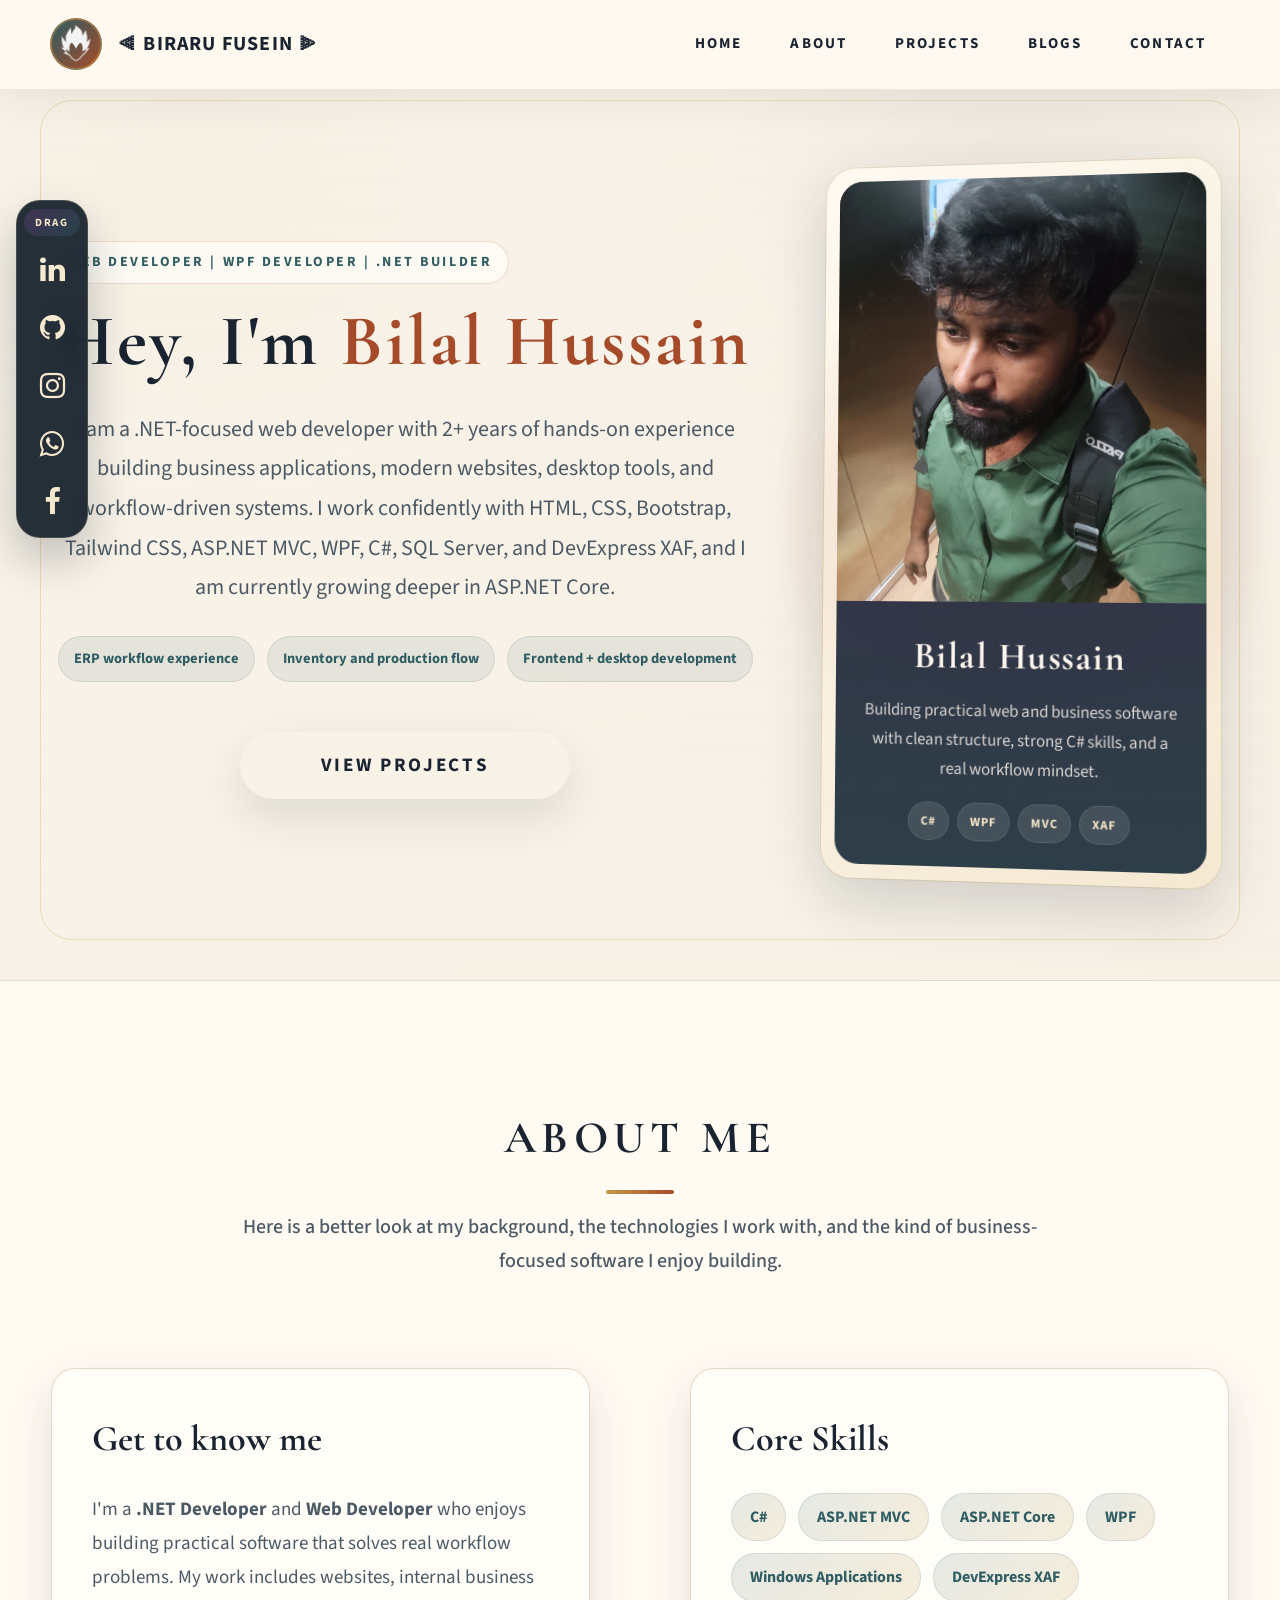
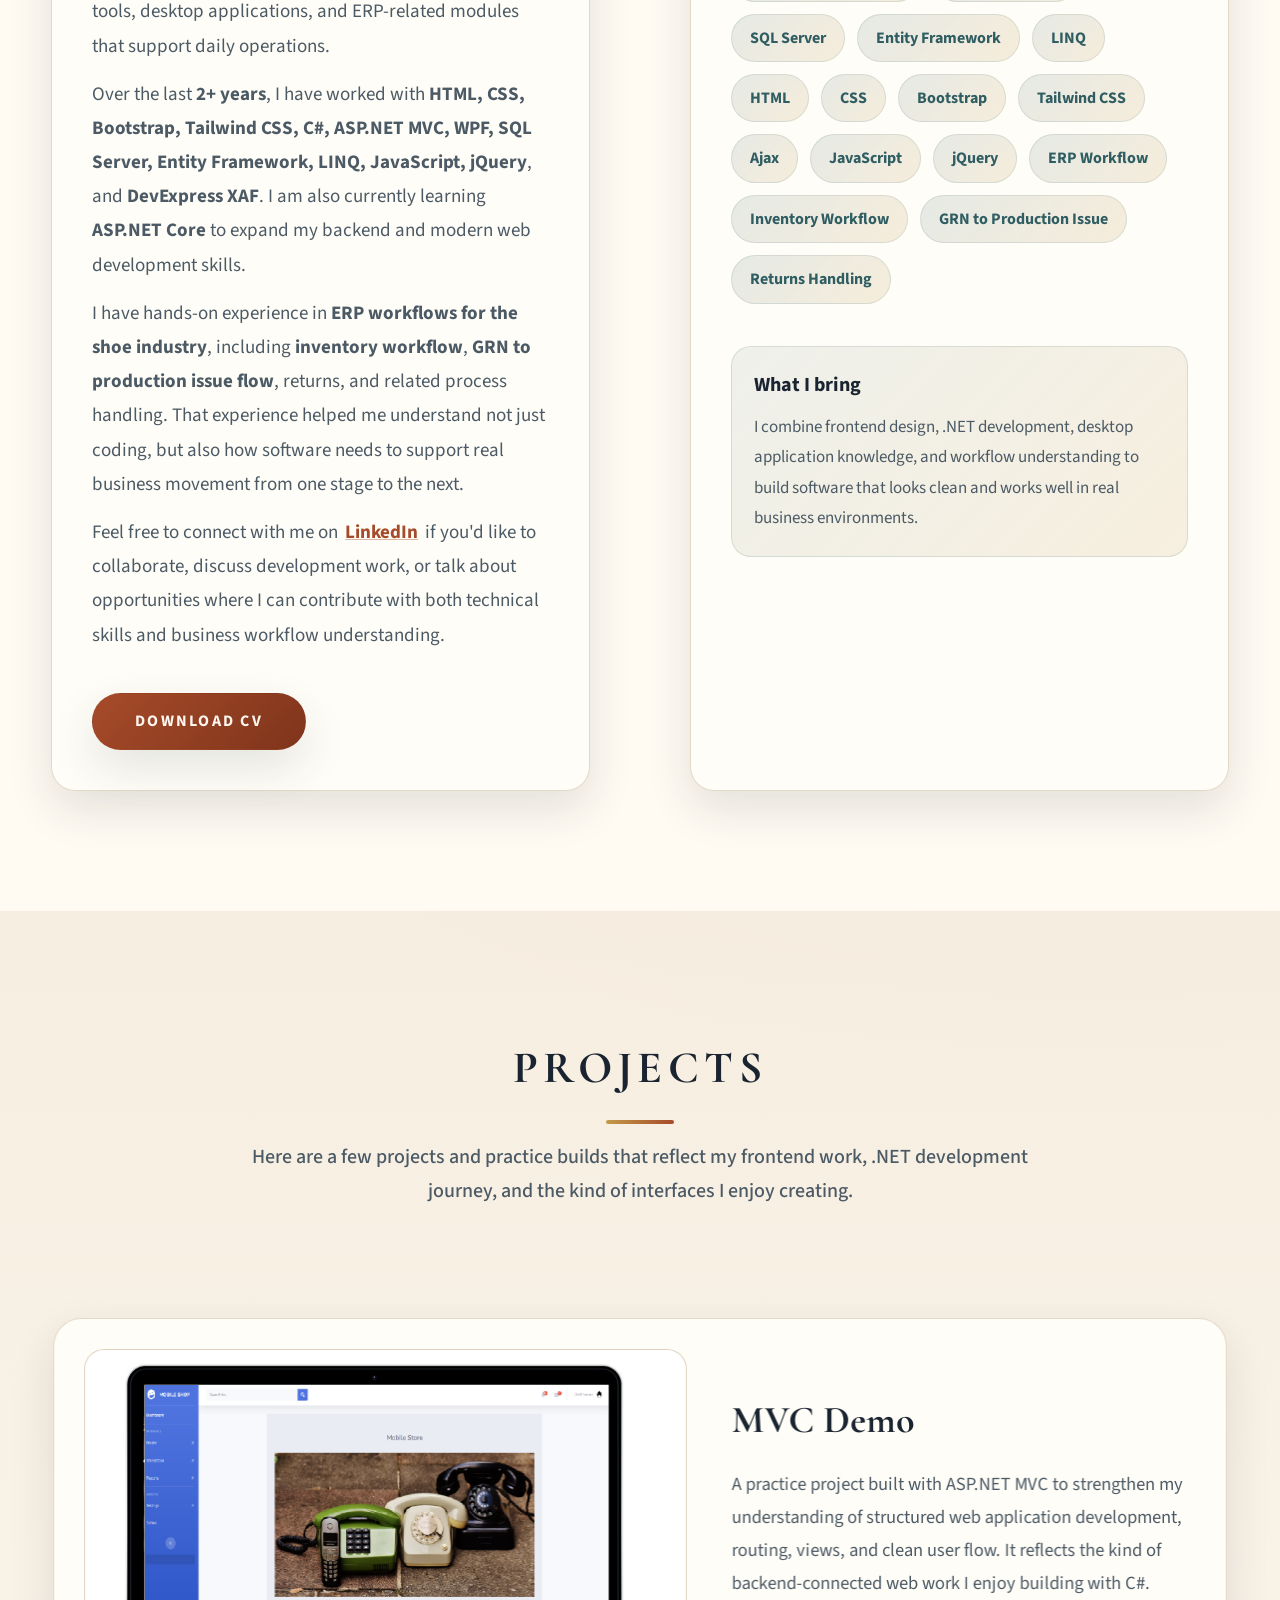
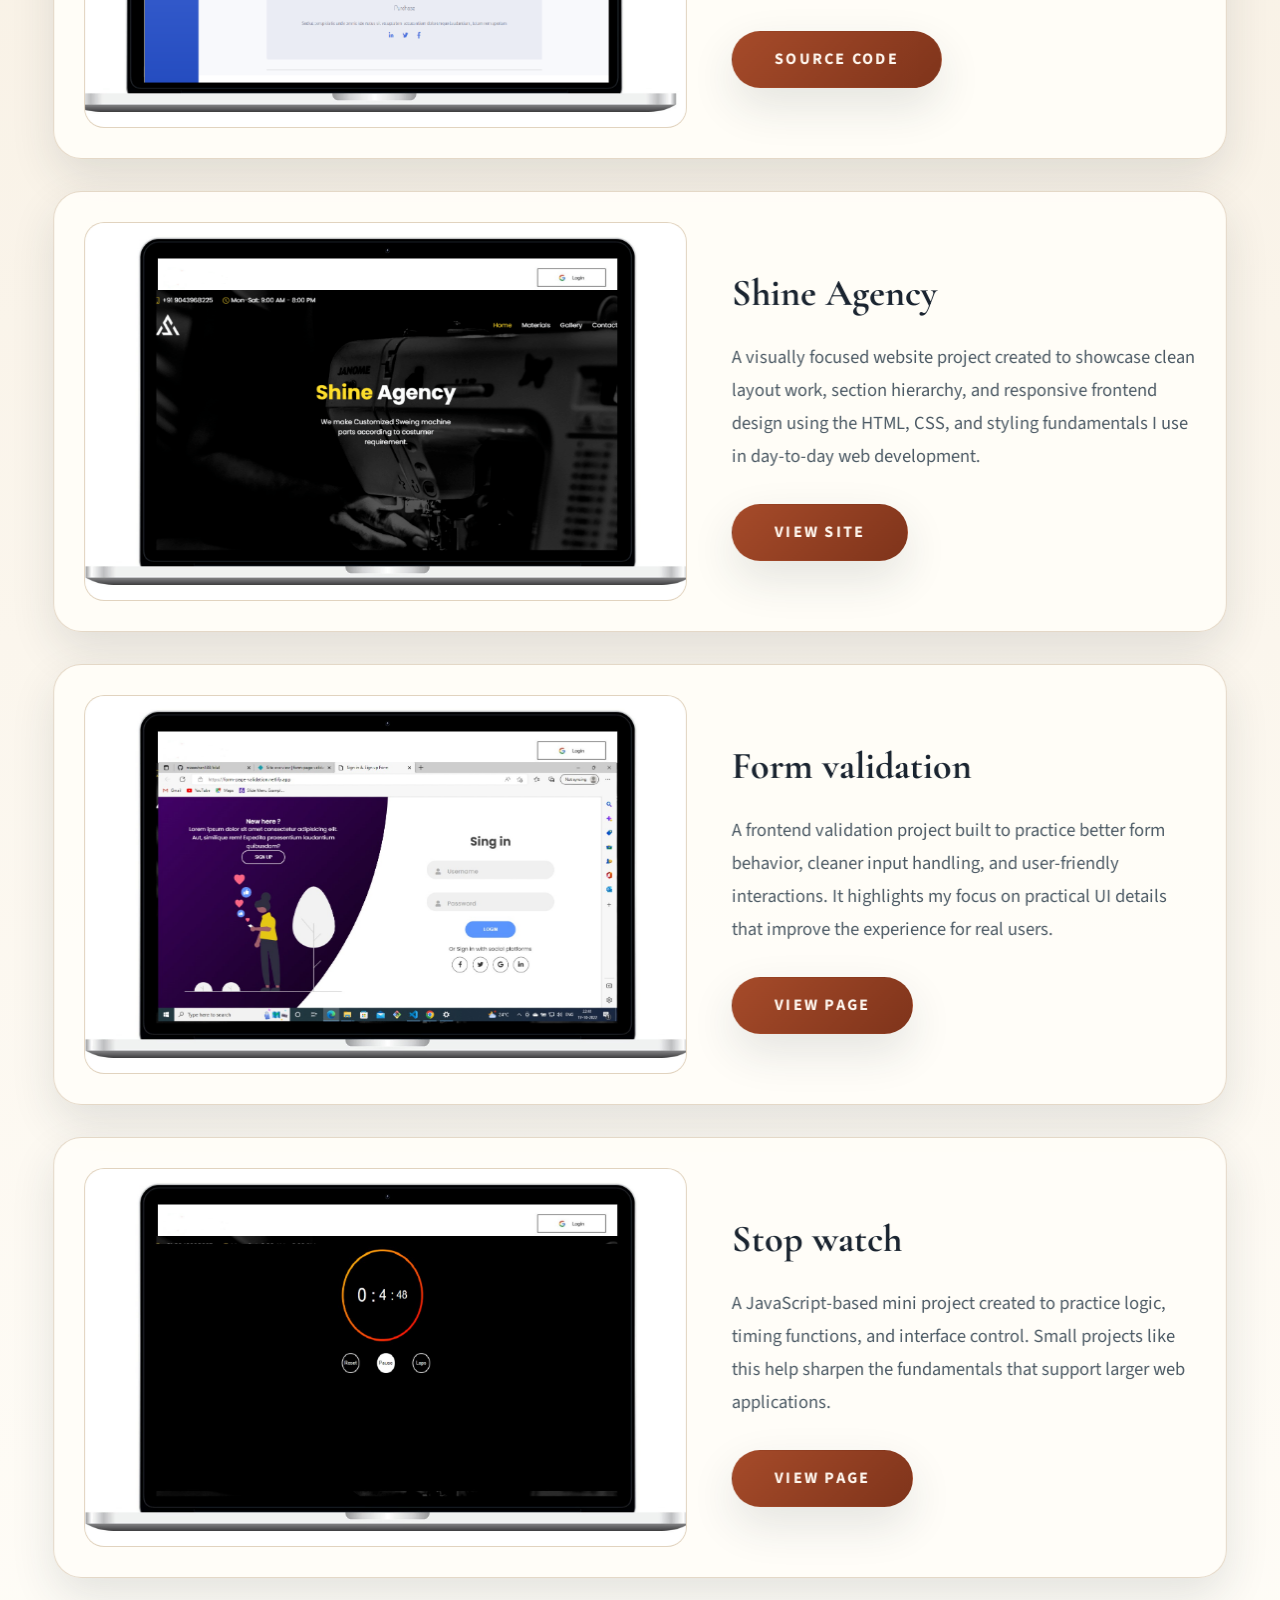
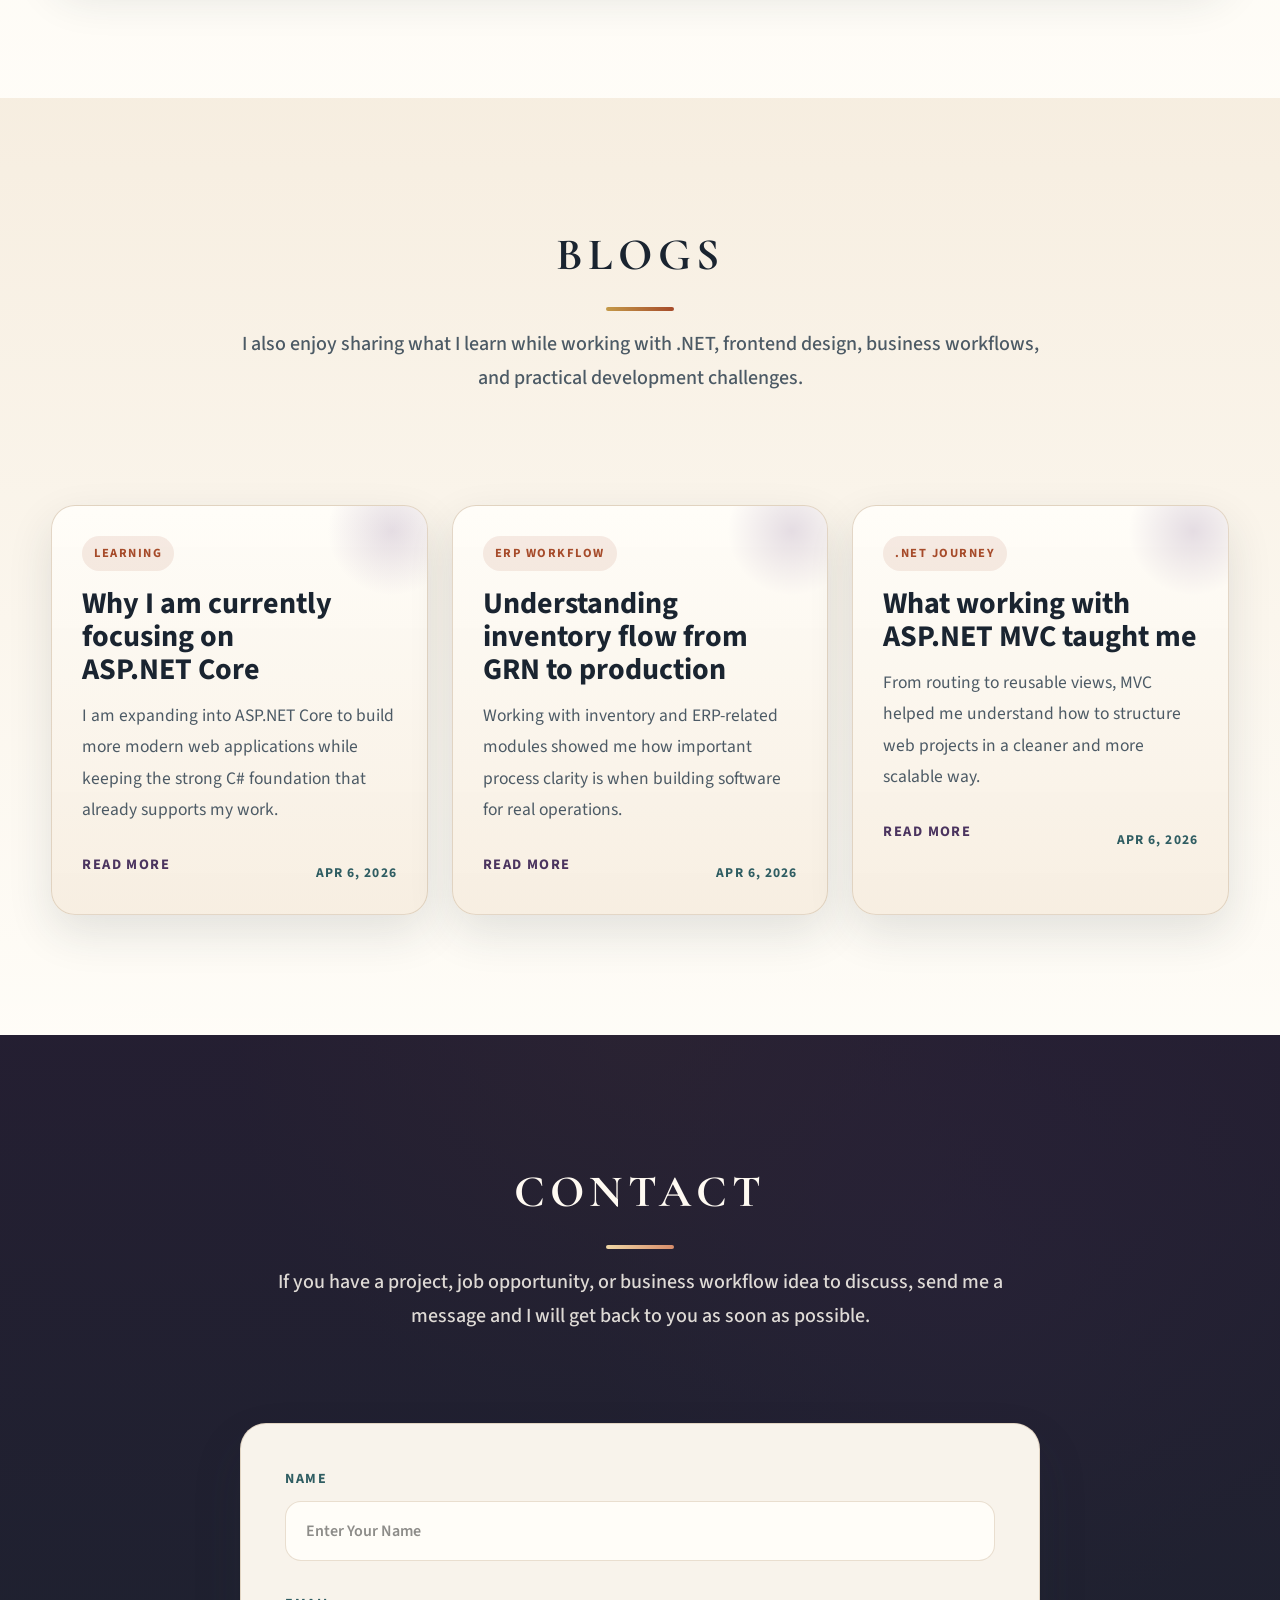
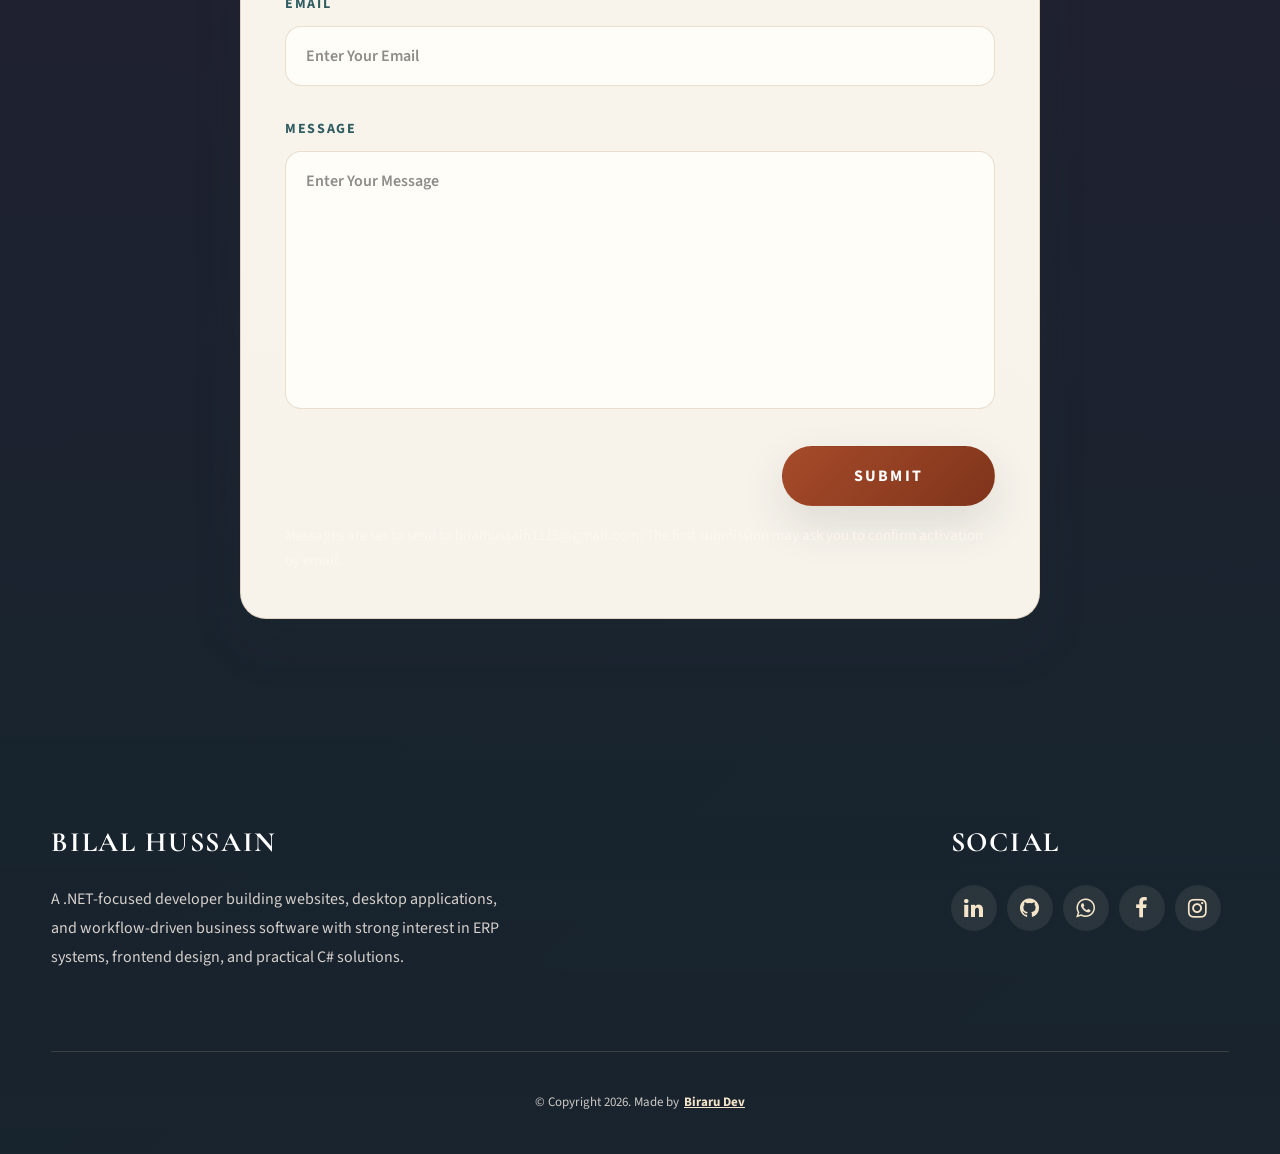
==== commit 67b3c368: "Admin Access for blog Added protection password for admin blog page so that except admin no one can " ====
--- a/index.html
+++ b/index.html
@@ -313,9 +313,6 @@
           </span>
         </h2>
         <div class="blog-grid" id="blogGrid"></div>
-        <div class="blog-actions">
-          <a href="admin.html" class="btn btn--med btn--theme">Open Blog Admin</a>
-        </div>
       </div>
         </section>
 
--- a/style.css
+++ b/style.css
@@ -1551,6 +1551,23 @@
     margin-bottom: 4rem;
 }
 
+.admin-page__actions {
+    display: flex;
+    gap: 1.2rem;
+    flex-wrap: wrap;
+}
+
+.admin-login {
+    display: flex;
+    align-items: center;
+}
+
+.admin-login__card {
+    max-width: 56rem;
+    margin: 0 auto;
+    text-align: left;
+}
+
 .admin-page__title,
 .admin-page__intro {
     text-align: left;
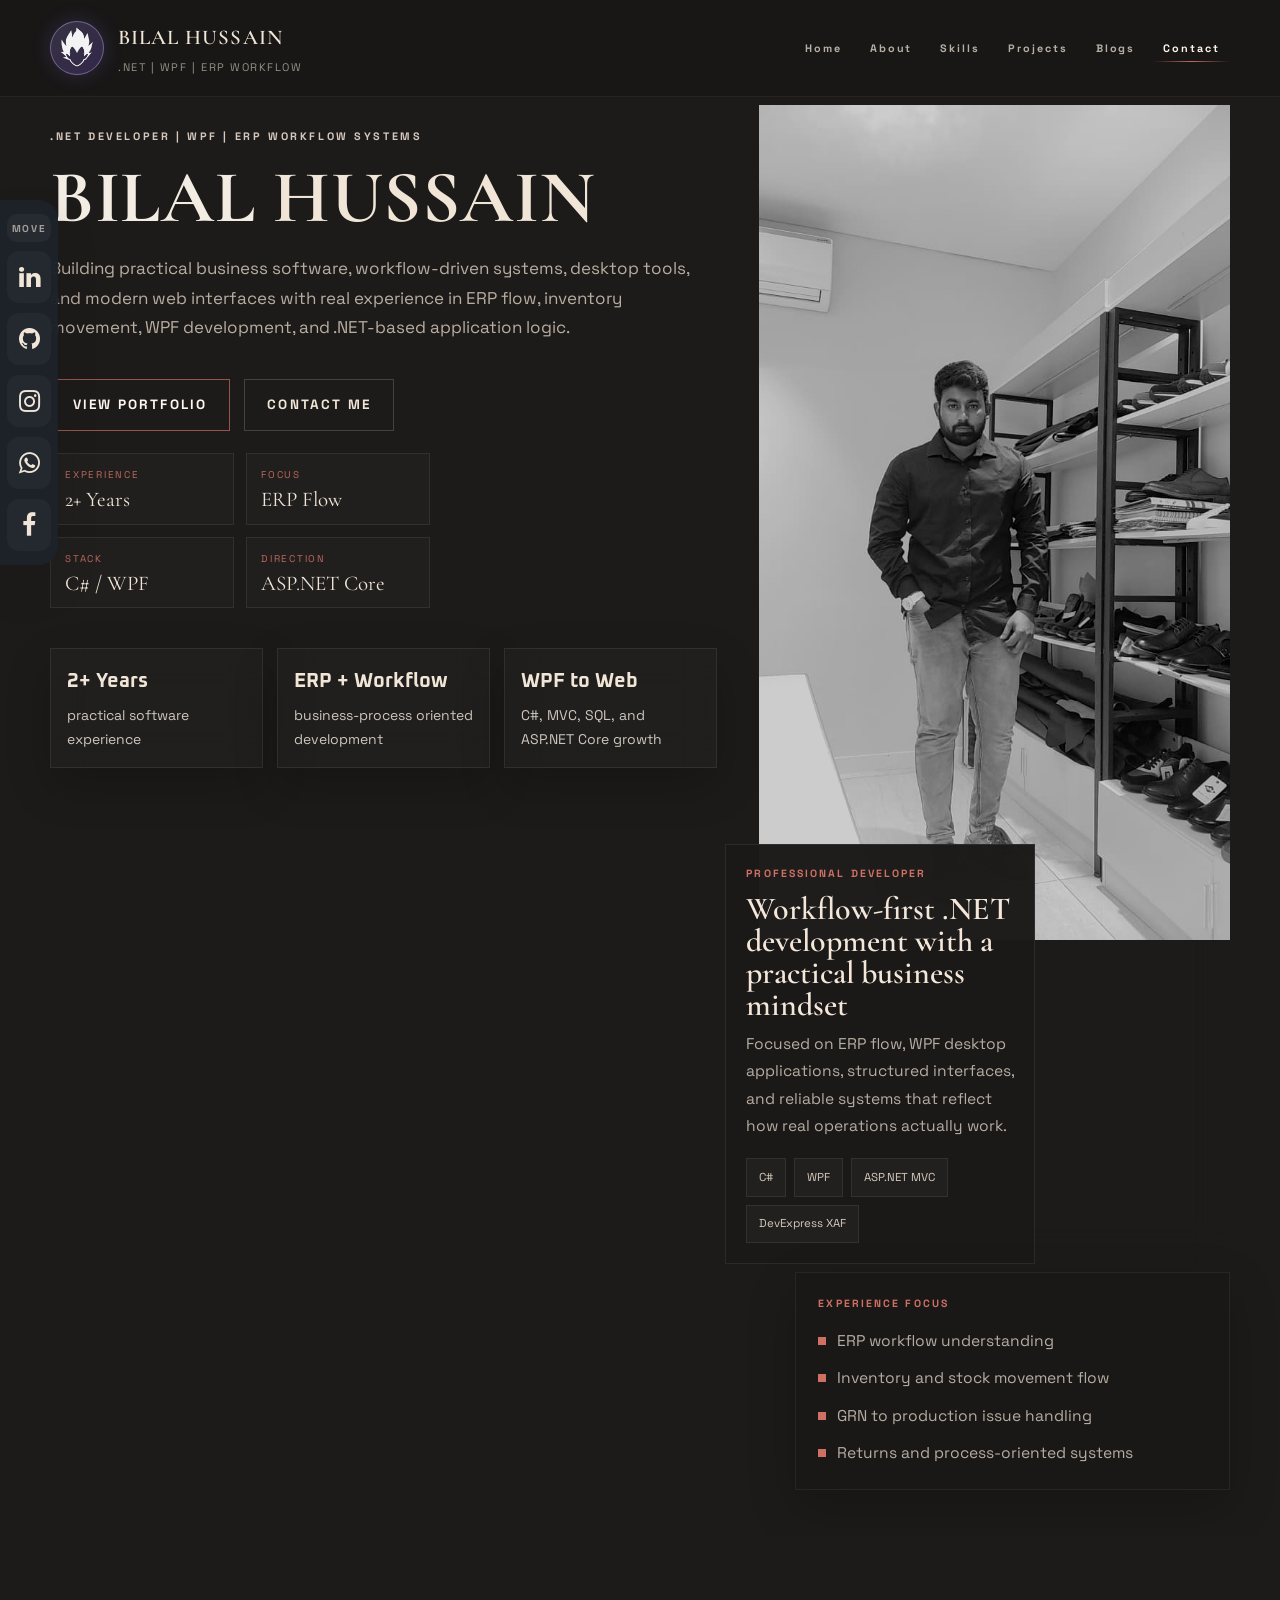
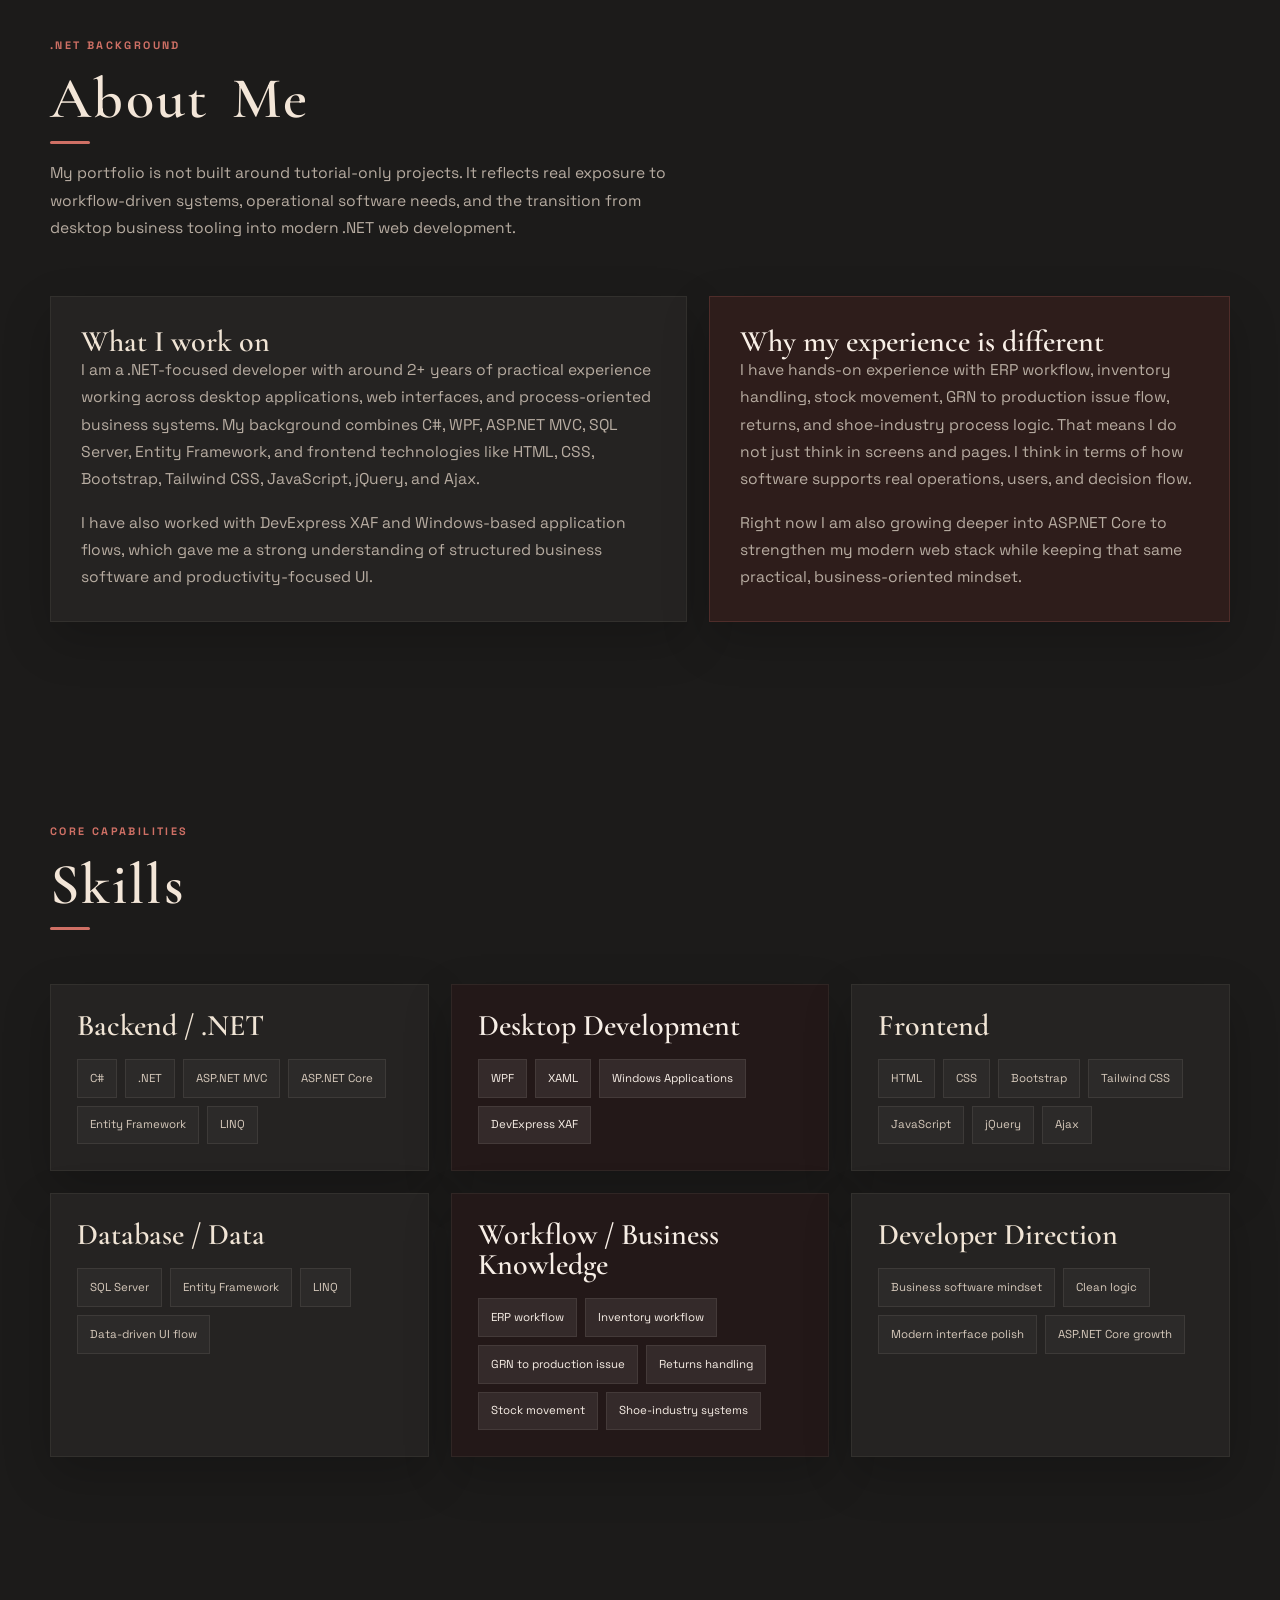
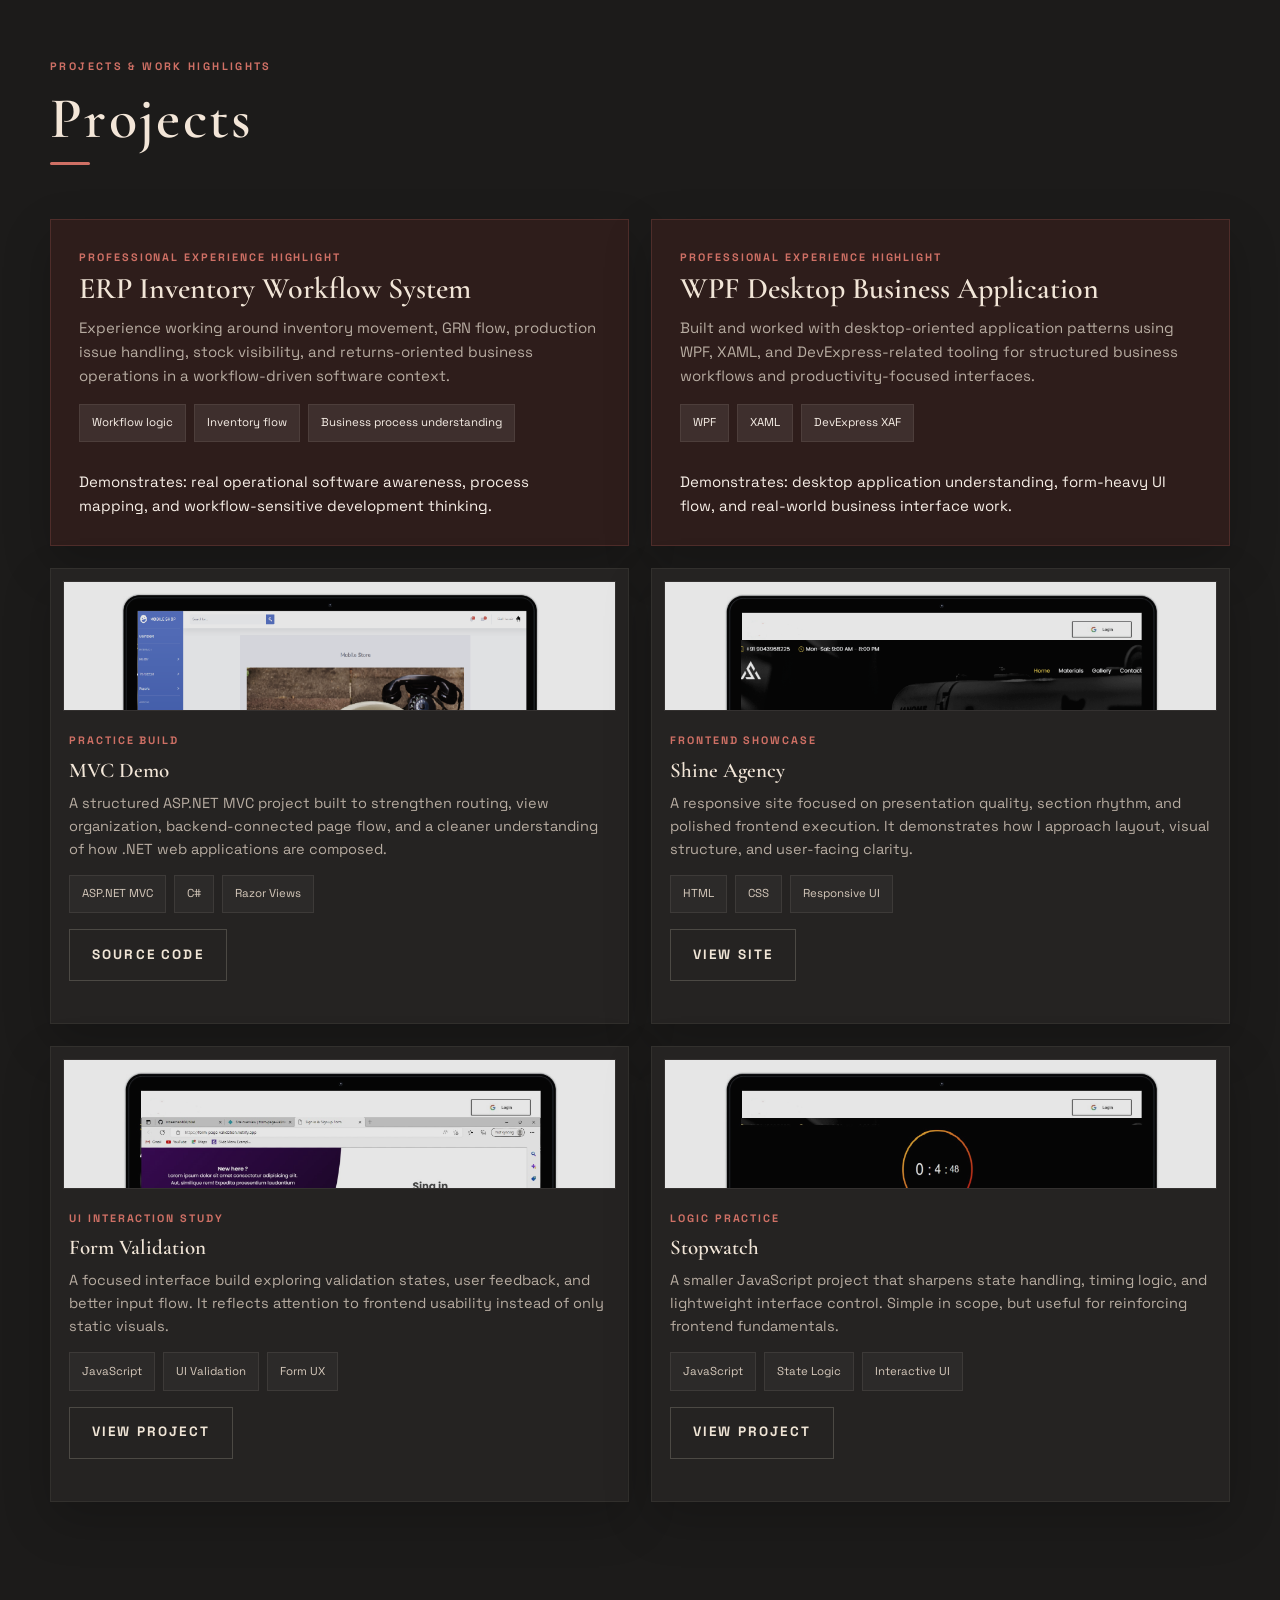
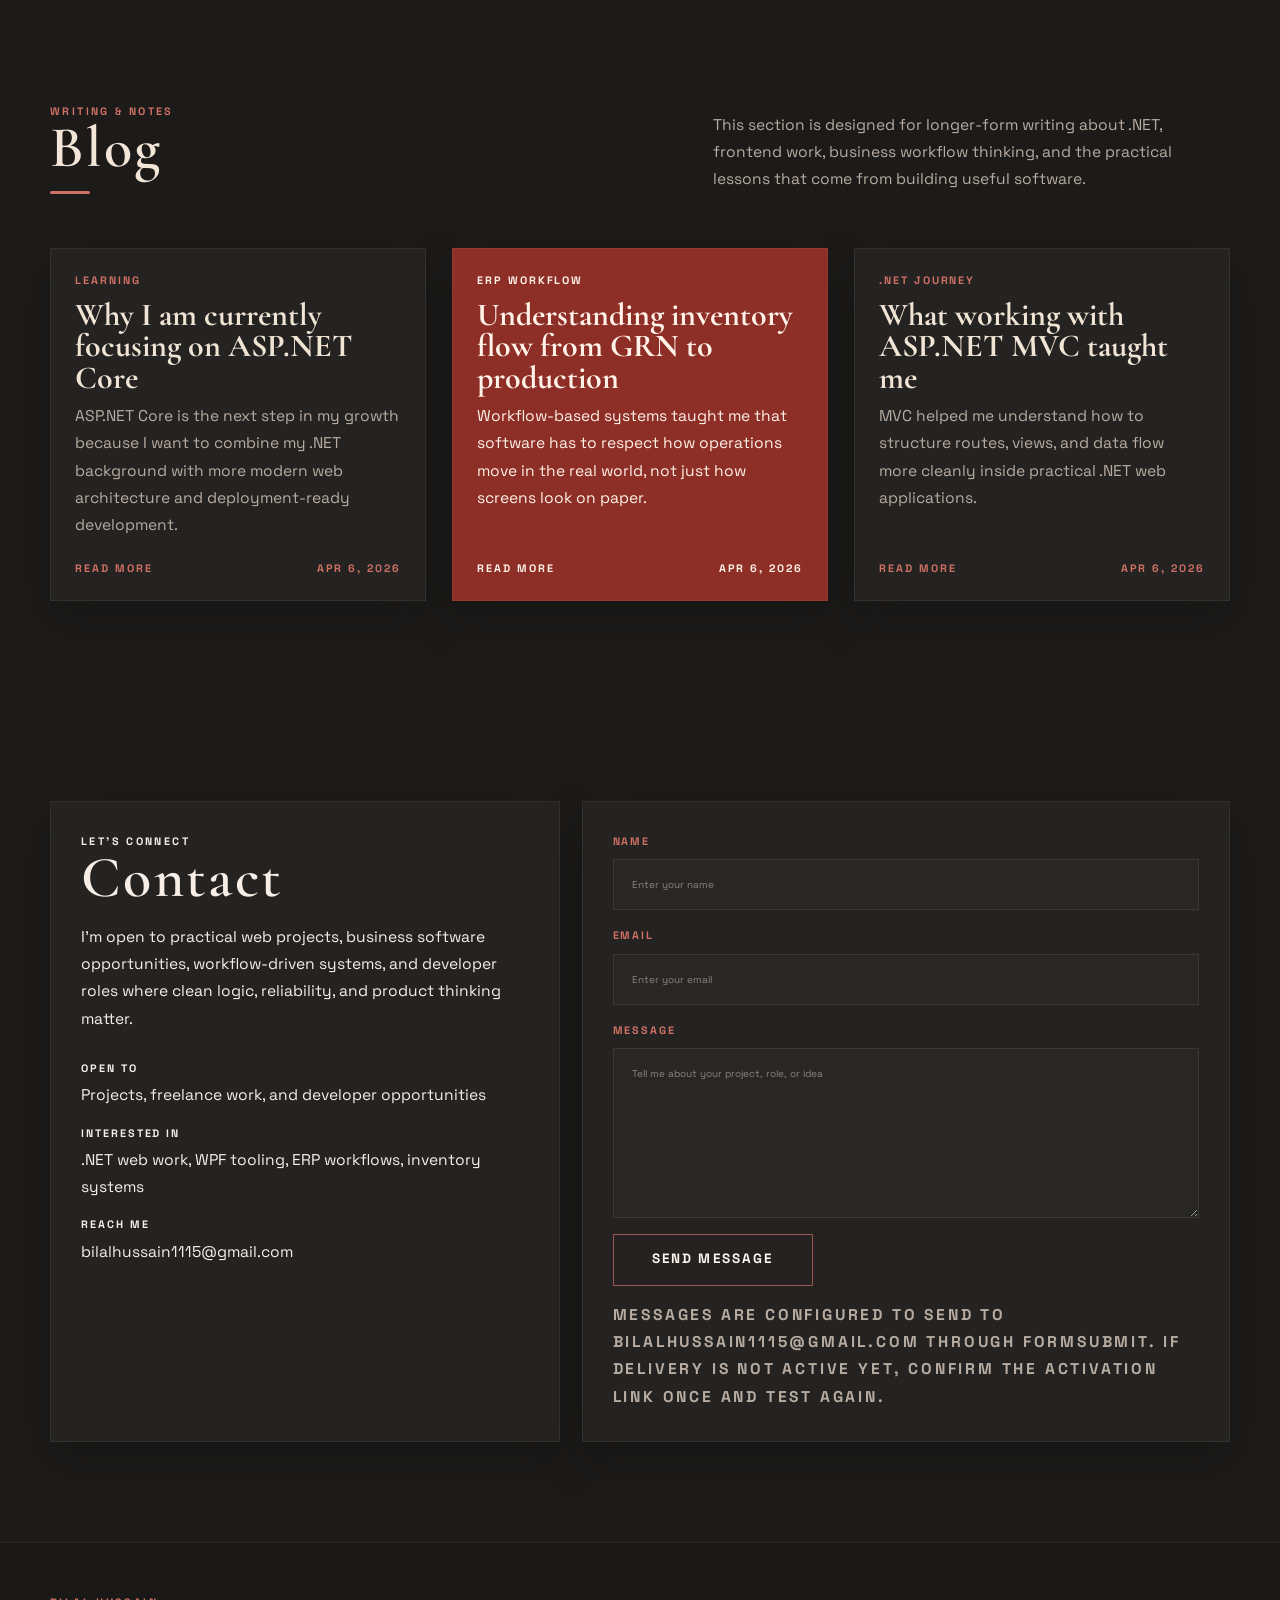
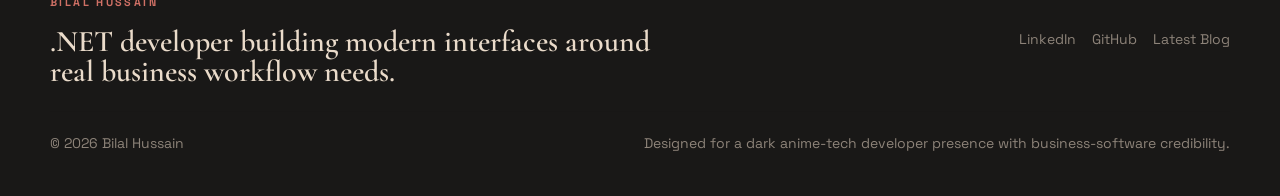
==== commit 24af52d8: "Theme Changes Theme has been changed" ====
--- a/index.html
+++ b/index.html
@@ -1,103 +1,233 @@
-<!DOCTYPE html>
+﻿<!DOCTYPE html>
 <html lang="en">
   <head>
     <meta charset="UTF-8" />
-    
     <meta name="viewport" content="width=device-width, initial-scale=1.0" />
     <meta http-equiv="X-UA-Compatible" content="ie=edge" />
     <link rel="shortcut icon" href="/favicon.ico" type="image/x-icon" />
     <link rel="icon" href="images/logo fav.png" type="image/x-icon" />
-    <title>Bilal Hussain  | .Net Developer</title>
-    <link href='style.css' rel='stylesheet'/>
-    <link rel="stylesheet" href="https://cdnjs.cloudflare.com/ajax/libs/font-awesome/4.7.0/css/font-awesome.min.css"/>
+    <title>Bilal Hussain | .NET Developer</title>
+    <link href="style.css" rel="stylesheet" />
+    <link rel="stylesheet" href="https://cdnjs.cloudflare.com/ajax/libs/font-awesome/4.7.0/css/font-awesome.min.css" />
     <link rel="preconnect" href="https://fonts.googleapis.com" />
     <link rel="preconnect" href="https://fonts.gstatic.com" crossorigin />
-    <link
-      href="https://fonts.googleapis.com/css2?family=Source+Sans+Pro:wght@400;600;700;900&display=swap"
-      rel="stylesheet"
-    />
-    <link
-      href="https://fonts.googleapis.com/css2?family=Cormorant+Garamond:wght@500;600;700&display=swap"
-      rel="stylesheet"
-    />
-    <!-- <script src="https://code.jquery.com/jquery-3.6.1.js" integrity="sha256-3zlB5s2uwoUzrXK3BT7AX3FyvojsraNFxCc2vC/7pNI=" crossorigin="anonymous"></script> -->
-    <!-- Global site tag (gtag.js) - Google Analytics -->
-    
+    <link href="https://fonts.googleapis.com/css2?family=Cormorant+Garamond:wght@500;600;700&family=Oxanium:wght@400;500;600;700;800&family=Space+Grotesk:wght@400;500;700&display=swap" rel="stylesheet" />
+    <style>
+      #home .hero__energy,
+      #home .hero__energy-ring,
+      #home .hero__energy-slash {
+        display: none !important;
+      }
+
+      #home.hero.section--hero {
+        padding-top: 2.6rem !important;
+        padding-bottom: 4.6rem !important;
+      }
+
+      #home .hero__layout {
+        grid-template-columns: minmax(0, 1.18fr) minmax(28rem, 0.82fr) !important;
+        align-items: start !important;
+        gap: 3.2rem !important;
+      }
+
+      #home .hero__copy {
+        align-self: start !important;
+        padding-top: 0.4rem !important;
+        max-width: 72rem !important;
+      }
+
+      #home .hero__aside {
+        display: grid !important;
+        grid-template-columns: repeat(2, minmax(0, 1fr)) !important;
+        gap: 1.2rem !important;
+        max-width: 38rem !important;
+        margin: 2.2rem 0 2.4rem !important;
+      }
+
+      #home .hero__aside-card {
+        padding: 1.35rem 1.4rem !important;
+        border: 1px solid rgba(255, 240, 221, 0.08) !important;
+        background: rgba(255, 255, 255, 0.02) !important;
+      }
+
+      #home .hero__aside-label {
+        display: block !important;
+        margin-bottom: 0.5rem !important;
+        color: rgba(207, 112, 101, 0.9) !important;
+        font-family: "Space Grotesk", sans-serif !important;
+        font-size: 0.98rem !important;
+        letter-spacing: 0.18em !important;
+        text-transform: uppercase !important;
+      }
+
+      #home .hero__aside-value {
+        display: block !important;
+        color: #f1e5d7 !important;
+        font-family: "Cormorant Garamond", Georgia, serif !important;
+        font-size: 2.1rem !important;
+        line-height: 1 !important;
+      }
+
+      #home .hero__visual {
+        align-self: start !important;
+        margin-top: -1.8rem !important;
+        padding-top: 0 !important;
+      }
+
+      #home .hero-card__photo-wrap,
+      #home .hero-card__photo {
+        min-height: 31rem !important;
+      }
+
+      #home .hero-card__photo {
+        object-position: center 4% !important;
+      }
+
+      #home .hero-card__body {
+        margin-top: -9.6rem !important;
+        margin-left: -3.4rem !important;
+        width: min(31rem, 78%) !important;
+      }
+
+      #home .hero-panel {
+        margin-top: -1rem !important;
+        margin-left: 3.6rem !important;
+        width: calc(100% - 3.6rem) !important;
+      }
+
+      #projects .project-card:not(.project-card--highlight) {
+        display: flex !important;
+        flex-direction: column !important;
+        min-height: 100% !important;
+        width: 100% !important;
+        max-width: none !important;
+        justify-self: stretch !important;
+      }
+
+      #projects .project-card:not(.project-card--highlight) .project-card__image {
+        width: calc(100% - 2.4rem) !important;
+        margin: 1.2rem 1.2rem 0 !important;
+        aspect-ratio: 16 / 8.6 !important;
+        max-height: 13rem !important;
+        object-fit: cover !important;
+        object-position: top center !important;
+        border: 1px solid rgba(255, 240, 221, 0.08) !important;
+      }
+
+      #projects .project-card:not(.project-card--highlight) .project-card__content {
+        display: flex !important;
+        flex: 1 !important;
+        flex-direction: column !important;
+        padding: 1.8rem 1.8rem 2rem !important;
+      }
+
+      #projects .project-card:not(.project-card--highlight) h3 {
+        font-size: 2.1rem !important;
+        line-height: 1.05 !important;
+      }
+
+      #projects .project-card:not(.project-card--highlight) p {
+        font-size: 1.45rem !important;
+        line-height: 1.58 !important;
+      }
+
+      #projects .project-card:not(.project-card--highlight) .btn {
+        margin-top: auto !important;
+      }
+
+      @media (max-width: 1024px) {
+        #home .hero__layout {
+          grid-template-columns: 1fr !important;
+        }
+
+        #home .hero__visual {
+          margin-top: 1rem !important;
+        }
+
+        #home .hero-card__body,
+        #home .hero-panel {
+          margin-left: 0 !important;
+          width: 100% !important;
+        }
+
+        #home .hero-panel {
+          margin-top: 1.4rem !important;
+        }
+
+        #projects .project-card:not(.project-card--highlight) {
+          max-width: none !important;
+        }
+      }
+
+      @media (max-width: 820px) {
+        #home .hero__aside {
+          grid-template-columns: 1fr 1fr !important;
+          max-width: none !important;
+        }
+
+        #projects .project-card:not(.project-card--highlight) .project-card__image {
+          width: calc(100% - 2.4rem) !important;
+          margin: 1.2rem 1.2rem 0 !important;
+          max-height: 13rem !important;
+        }
+      }
+    </style>
   </head>
   <body>
-    <header class="header">
-      <div class="header__content">
-        <div class="header__logo-container">
+    <div class="page-background" aria-hidden="true">
+      <div class="page-background__grid"></div>
+      <div class="page-background__orb page-background__orb--cyan"></div>
+      <div class="page-background__orb page-background__orb--violet"></div>
+      <div class="page-background__orb page-background__orb--pink"></div>
+      <div class="page-background__particles">
+        <span></span><span></span><span></span><span></span><span></span><span></span>
+      </div>
+      <div class="page-background__ink page-background__ink--top"></div>
+      <div class="page-background__ink page-background__ink--mid"></div>
+      <div class="page-background__ink page-background__ink--bottom"></div>
+    </div>
+
+    <header class="header" id="top">
+      <div class="header__content main-container">
+        <a href="#home" class="header__logo-container nav-scroll-link" data-target="home" aria-label="Bilal Hussain home">
           <div class="header__logo-img-cont">
-            <img
-              src="images/logo.png"
-              alt="billu Logo Image"
-              class="header__logo-img"
-            />
-          </div>
-          <span class="header__logo-sub">⫷ Biraru Fusein ⫸</span>
-        </div>
-        <div class="header__main">
+            <img src="images/logo.png" alt="Bilal Hussain logo" class="header__logo-img" />
+          </div>
+          <div>
+            <span class="header__logo-sub">Bilal Hussain</span>
+            <span class="header__logo-meta">.NET | WPF | ERP Workflow</span>
+          </div>
+        </a>
+
+        <nav class="header__main" aria-label="Primary">
           <ul class="header__links">
-            <li class="header__link-wrapper">
-              <a href="#home" class="header__link"> Home </a>
-            </li>
-            <li class="header__link-wrapper">
-              <a href="#about" class="header__link">About </a>
-            </li>
-            <li class="header__link-wrapper">
-              <a href="#projects" class="header__link"> Projects </a>
-            </li>
-            <li class="header__link-wrapper">
-              <a href="#blogs" class="header__link">Blogs </a>
-            </li>
-            <li class="header__link-wrapper">
-              <a href="#contact" class="header__link"> Contact </a>
-            </li>
+            <li><a href="#home" class="header__link nav-scroll-link is-active" data-target="home">Home</a></li>
+            <li><a href="#about" class="header__link nav-scroll-link" data-target="about">About</a></li>
+            <li><a href="#skills" class="header__link nav-scroll-link" data-target="skills">Skills</a></li>
+            <li><a href="#projects" class="header__link nav-scroll-link" data-target="projects">Projects</a></li>
+            <li><a href="#blogs" class="header__link nav-scroll-link" data-target="blogs">Blogs</a></li>
+            <li><a href="#contact" class="header__link nav-scroll-link" data-target="contact">Contact</a></li>
           </ul>
-          <div class="header__main-ham-menu-cont">
-            <img
-              src="https://d33wubrfki0l68.cloudfront.net/79e75114856ae61628d2ad26504e3ff4ab2c71b6/f06a4/assets/svg/ham-menu.svg"
-              alt="hamburger menu"
-              class="header__main-ham-menu"
-            />
-            <img
-              src="https://d33wubrfki0l68.cloudfront.net/de2a681c8ca1630b29949b3a34bf158a686a0554/6a0ec/assets/svg/ham-menu-close.svg"
-              alt="hamburger menu close"
-              class="header__main-ham-menu-close d-none"
-            />
-          </div>
-        </div>
-  
+          <button class="header__menu-button" id="mobileMenuButton" type="button" aria-expanded="false" aria-controls="mobileMenu">
+            <span></span>
+            <span></span>
+            <span></span>
+          </button>
+        </nav>
       </div>
-      <div class="header__sm-menu">
-        <div class="header__sm-menu-content">
-          <ul class="header__sm-menu-links">
-            <li class="header__sm-menu-link">
-              <a href="./"> Home </a>
-            </li>
-
-            <li class="header__sm-menu-link">
-              <a href="#about"> About </a>
-            </li>
-
-            <li class="header__sm-menu-link">
-              <a href="#projects"> Projects </a>
-            </li>
-
-            <li class="header__sm-menu-link">
-              <a href="#blogs"> Blogs </a>
-            </li>
-
-            <li class="header__sm-menu-link">
-              <a href="#contact"> Contact </a>
-            </li>
-          </ul>
-        </div>
+
+      <div class="header__mobile" id="mobileMenu" hidden>
+        <a href="#home" class="header__mobile-link nav-scroll-link" data-target="home">Home</a>
+        <a href="#about" class="header__mobile-link nav-scroll-link" data-target="about">About</a>
+        <a href="#skills" class="header__mobile-link nav-scroll-link" data-target="skills">Skills</a>
+        <a href="#projects" class="header__mobile-link nav-scroll-link" data-target="projects">Projects</a>
+        <a href="#blogs" class="header__mobile-link nav-scroll-link" data-target="blogs">Blogs</a>
+        <a href="#contact" class="header__mobile-link nav-scroll-link" data-target="contact">Contact</a>
       </div>
     </header>
+
     <div class="floating-social" id="floatingSocial" aria-label="Social links panel">
-      <button class="floating-social__handle" id="floatingHandle" type="button" aria-label="Drag social panel">Drag</button>
+      <button class="floating-social__handle" id="floatingHandle" type="button" aria-label="Drag social panel">Move</button>
       <div class="floating-social__list">
         <a href="https://www.linkedin.com/in/bilal-hussain-066166a6/" class="floating-social__link" rel="noreferrer" target="_blank" aria-label="LinkedIn"><i class="fa fa-linkedin" aria-hidden="true"></i></a>
         <a href="https://github.com/BH-Bilal" class="floating-social__link" rel="noreferrer" target="_blank" aria-label="GitHub"><i class="fa fa-github" aria-hidden="true"></i></a>
@@ -106,347 +236,401 @@
         <a href="https://www.facebook.com/profile.php?id=100007429577217" class="floating-social__link" rel="noreferrer" target="_blank" aria-label="Facebook"><i class="fa fa-facebook" aria-hidden="true"></i></a>
       </div>
     </div>
-    <section id="home" class="home-hero">     
-          
-      <div class="home-hero__content">
-        <div class="home-hero__layout">
-          <div class="home-hero__text">
-            <span class="home-hero__eyebrow">Web Developer | WPF Developer | .NET Builder</span>
-            <h1 class="heading-primary">Hey, I'm <span style="color: var(--color-accent);">Bilal Hussain</span></h1>
-            <div class="home-hero__info">
-              <p class="text-primary">
-                I am a .NET-focused web developer with 2+ years of hands-on experience building business applications, modern websites, desktop tools, and workflow-driven systems. I work confidently with HTML, CSS, Bootstrap, Tailwind CSS, ASP.NET MVC, WPF, C#, SQL Server, and DevExpress XAF, and I am currently growing deeper in ASP.NET Core.
+
+    <main>
+      <section id="home" class="hero section section--hero reveal" data-section>
+        <div class="main-container hero__layout">
+          <div class="hero__energy" aria-hidden="true">
+            <span class="hero__energy-slash hero__energy-slash--one"></span>
+            <span class="hero__energy-slash hero__energy-slash--two"></span>
+            <span class="hero__energy-slash hero__energy-slash--three"></span>
+            <span class="hero__energy-ring"></span>
+          </div>
+          <div class="hero__copy">
+            <span class="section-kicker">.NET Developer | WPF | ERP Workflow Systems</span>
+            <h1 class="hero__title">
+              Bilal <span>Hussain</span>
+            </h1>
+            <p class="hero__description">
+              Building practical business software, workflow-driven systems, desktop tools, and modern web interfaces with real experience in ERP flow, inventory movement, WPF development, and .NET-based application logic.
+            </p>
+            <div class="hero__actions">
+              <a href="#projects" class="btn btn--primary nav-scroll-link" data-target="projects">View Portfolio</a>
+              <a href="#contact" class="btn btn--ghost nav-scroll-link" data-target="contact">Contact Me</a>
+            </div>
+            <div class="hero__aside">
+              <article class="hero__aside-card">
+                <span class="hero__aside-label">Experience</span>
+                <span class="hero__aside-value">2+ Years</span>
+              </article>
+              <article class="hero__aside-card">
+                <span class="hero__aside-label">Focus</span>
+                <span class="hero__aside-value">ERP Flow</span>
+              </article>
+              <article class="hero__aside-card">
+                <span class="hero__aside-label">Stack</span>
+                <span class="hero__aside-value">C# / WPF</span>
+              </article>
+              <article class="hero__aside-card">
+                <span class="hero__aside-label">Direction</span>
+                <span class="hero__aside-value">ASP.NET Core</span>
+              </article>
+            </div>
+            <div class="hero__highlights">
+              <article class="hero__stat">
+                <strong>2+ Years</strong>
+                <span>practical software experience</span>
+              </article>
+              <article class="hero__stat">
+                <strong>ERP + Workflow</strong>
+                <span>business-process oriented development</span>
+              </article>
+              <article class="hero__stat">
+                <strong>WPF to Web</strong>
+                <span>C#, MVC, SQL, and ASP.NET Core growth</span>
+              </article>
+            </div>
+          </div>
+
+          <div class="hero__visual">
+            <div class="hero-card hero-card--profile reveal">
+              <div class="hero-card__photo-wrap">
+                <img src="images/hero-photo-editorial.jpeg" alt="Bilal Hussain portrait" class="hero-card__photo" />
+                <div class="hero-card__scan"></div>
+              </div>
+              <div class="hero-card__body">
+                <p class="hero-card__eyebrow">Professional Developer</p>
+                <h2 class="hero-card__title">Workflow-first .NET development with a practical business mindset</h2>
+                <p class="hero-card__text">
+                  Focused on ERP flow, WPF desktop applications, structured interfaces, and reliable systems that reflect how real operations actually work.
+                </p>
+                <div class="hero-card__tags">
+                  <span>C#</span>
+                  <span>WPF</span>
+                  <span>ASP.NET MVC</span>
+                  <span>DevExpress XAF</span>
+                </div>
+              </div>
+            </div>
+
+            <div class="hero-panel hero-panel--experience reveal">
+              <span class="hero-panel__label">Experience Focus</span>
+              <ul>
+                <li>ERP workflow understanding</li>
+                <li>Inventory and stock movement flow</li>
+                <li>GRN to production issue handling</li>
+                <li>Returns and process-oriented systems</li>
+              </ul>
+            </div>
+          </div>
+        </div>
+      </section>
+
+      <section id="about" class="section reveal" data-section>
+        <div class="main-container">
+          <div class="section-heading">
+            <span class="section-kicker">.NET Background</span>
+            <h2 class="section-title">About Me</h2>
+            <p class="section-text">
+              My portfolio is not built around tutorial-only projects. It reflects real exposure to workflow-driven systems, operational software needs, and the transition from desktop business tooling into modern .NET web development.
+            </p>
+          </div>
+
+          <div class="about-grid">
+            <article class="panel panel--glass reveal">
+              <h3 class="panel__title">What I work on</h3>
+              <p>
+                I am a .NET-focused developer with around 2+ years of practical experience working across desktop applications, web interfaces, and process-oriented business systems. My background combines C#, WPF, ASP.NET MVC, SQL Server, Entity Framework, and frontend technologies like HTML, CSS, Bootstrap, Tailwind CSS, JavaScript, jQuery, and Ajax.
               </p>
+              <p>
+                I have also worked with DevExpress XAF and Windows-based application flows, which gave me a strong understanding of structured business software and productivity-focused UI.
+              </p>
+            </article>
+
+            <article class="panel panel--accent reveal">
+              <h3 class="panel__title">Why my experience is different</h3>
+              <p>
+                I have hands-on experience with ERP workflow, inventory handling, stock movement, GRN to production issue flow, returns, and shoe-industry process logic. That means I do not just think in screens and pages. I think in terms of how software supports real operations, users, and decision flow.
+              </p>
+              <p>
+                Right now I am also growing deeper into ASP.NET Core to strengthen my modern web stack while keeping that same practical, business-oriented mindset.
+              </p>
+            </article>
+          </div>
+        </div>
+      </section>
+
+      <section id="skills" class="section section--alt reveal" data-section>
+        <div class="main-container">
+          <div class="section-heading">
+            <span class="section-kicker">Core Capabilities</span>
+            <h2 class="section-title">Skills</h2>
+          </div>
+
+          <div class="skills-grid">
+            <article class="skill-card reveal">
+              <h3>Backend / .NET</h3>
+              <div class="skill-list">
+                <span>C#</span>
+                <span>.NET</span>
+                <span>ASP.NET MVC</span>
+                <span>ASP.NET Core</span>
+                <span>Entity Framework</span>
+                <span>LINQ</span>
+              </div>
+            </article>
+            <article class="skill-card reveal">
+              <h3>Desktop Development</h3>
+              <div class="skill-list">
+                <span>WPF</span>
+                <span>XAML</span>
+                <span>Windows Applications</span>
+                <span>DevExpress XAF</span>
+              </div>
+            </article>
+            <article class="skill-card reveal">
+              <h3>Frontend</h3>
+              <div class="skill-list">
+                <span>HTML</span>
+                <span>CSS</span>
+                <span>Bootstrap</span>
+                <span>Tailwind CSS</span>
+                <span>JavaScript</span>
+                <span>jQuery</span>
+                <span>Ajax</span>
+              </div>
+            </article>
+            <article class="skill-card reveal">
+              <h3>Database / Data</h3>
+              <div class="skill-list">
+                <span>SQL Server</span>
+                <span>Entity Framework</span>
+                <span>LINQ</span>
+                <span>Data-driven UI flow</span>
+              </div>
+            </article>
+            <article class="skill-card reveal">
+              <h3>Workflow / Business Knowledge</h3>
+              <div class="skill-list">
+                <span>ERP workflow</span>
+                <span>Inventory workflow</span>
+                <span>GRN to production issue</span>
+                <span>Returns handling</span>
+                <span>Stock movement</span>
+                <span>Shoe-industry systems</span>
+              </div>
+            </article>
+            <article class="skill-card reveal">
+              <h3>Developer Direction</h3>
+              <div class="skill-list">
+                <span>Business software mindset</span>
+                <span>Clean logic</span>
+                <span>Modern interface polish</span>
+                <span>ASP.NET Core growth</span>
+              </div>
+            </article>
+          </div>
+        </div>
+      </section>
+
+      <section id="projects" class="section reveal" data-section>
+        <div class="main-container">
+          <div class="section-heading">
+            <span class="section-kicker">Projects & Work Highlights</span>
+            <h2 class="section-title">Projects</h2>
+          </div>
+
+          <div class="project-grid">
+            <article class="project-card project-card--highlight reveal">
+              <span class="project-card__type">Professional Experience Highlight</span>
+              <h3>ERP Inventory Workflow System</h3>
+              <p>
+                Experience working around inventory movement, GRN flow, production issue handling, stock visibility, and returns-oriented business operations in a workflow-driven software context.
+              </p>
+              <div class="project-card__meta">
+                <span>Workflow logic</span>
+                <span>Inventory flow</span>
+                <span>Business process understanding</span>
+              </div>
+              <p class="project-card__note">Demonstrates: real operational software awareness, process mapping, and workflow-sensitive development thinking.</p>
+            </article>
+
+            <article class="project-card project-card--highlight reveal">
+              <span class="project-card__type">Professional Experience Highlight</span>
+              <h3>WPF Desktop Business Application</h3>
+              <p>
+                Built and worked with desktop-oriented application patterns using WPF, XAML, and DevExpress-related tooling for structured business workflows and productivity-focused interfaces.
+              </p>
+              <div class="project-card__meta">
+                <span>WPF</span>
+                <span>XAML</span>
+                <span>DevExpress XAF</span>
+              </div>
+              <p class="project-card__note">Demonstrates: desktop application understanding, form-heavy UI flow, and real-world business interface work.</p>
+            </article>
+
+            <article class="project-card reveal">
+              <img src="images/MVC.png" alt="MVC demo screenshot" class="project-card__image" />
+              <div class="project-card__content">
+                <span class="project-card__type">Practice Build</span>
+                <h3>MVC Demo</h3>
+                <p>
+                  A structured ASP.NET MVC project built to strengthen routing, view organization, backend-connected page flow, and a cleaner understanding of how .NET web applications are composed.
+                </p>
+                <div class="project-card__meta">
+                  <span>ASP.NET MVC</span>
+                  <span>C#</span>
+                  <span>Razor Views</span>
+                </div>
+                <a href="https://github.com/BH-Bilal/Mobile-Shop" target="_blank" rel="noreferrer" class="btn btn--ghost">Source Code</a>
+              </div>
+            </article>
+
+            <article class="project-card reveal">
+              <img src="images/shine (1).png" alt="Shine Agency screenshot" class="project-card__image" />
+              <div class="project-card__content">
+                <span class="project-card__type">Frontend Showcase</span>
+                <h3>Shine Agency</h3>
+                <p>
+                  A responsive site focused on presentation quality, section rhythm, and polished frontend execution. It demonstrates how I approach layout, visual structure, and user-facing clarity.
+                </p>
+                <div class="project-card__meta">
+                  <span>HTML</span>
+                  <span>CSS</span>
+                  <span>Responsive UI</span>
+                </div>
+                <a href="https://agency-xyz.netlify.app/" target="_blank" rel="noreferrer" class="btn btn--ghost">View Site</a>
+              </div>
+            </article>
+
+            <article class="project-card reveal">
+              <img src="images/validation.jpg" alt="Form validation screenshot" class="project-card__image" />
+              <div class="project-card__content">
+                <span class="project-card__type">UI Interaction Study</span>
+                <h3>Form Validation</h3>
+                <p>
+                  A focused interface build exploring validation states, user feedback, and better input flow. It reflects attention to frontend usability instead of only static visuals.
+                </p>
+                <div class="project-card__meta">
+                  <span>JavaScript</span>
+                  <span>UI Validation</span>
+                  <span>Form UX</span>
+                </div>
+                <a href="https://form-page-validation.netlify.app/" target="_blank" rel="noreferrer" class="btn btn--ghost">View Project</a>
+              </div>
+            </article>
+
+            <article class="project-card reveal">
+              <img src="images/stop.jpg" alt="Stopwatch screenshot" class="project-card__image" />
+              <div class="project-card__content">
+                <span class="project-card__type">Logic Practice</span>
+                <h3>Stopwatch</h3>
+                <p>
+                  A smaller JavaScript project that sharpens state handling, timing logic, and lightweight interface control. Simple in scope, but useful for reinforcing frontend fundamentals.
+                </p>
+                <div class="project-card__meta">
+                  <span>JavaScript</span>
+                  <span>State Logic</span>
+                  <span>Interactive UI</span>
+                </div>
+                <a href="https://stowpwatch.netlify.app/" target="_blank" rel="noreferrer" class="btn btn--ghost">View Project</a>
+              </div>
+            </article>
+          </div>
+        </div>
+      </section>
+
+      <section id="blogs" class="section section--alt reveal" data-section>
+        <div class="main-container">
+          <div class="section-heading section-heading--split">
+            <div>
+              <span class="section-kicker">Writing & Notes</span>
+              <h2 class="section-title">Blog</h2>
             </div>
-            <div class="home-hero__quicklist">
-              <span>ERP workflow experience</span>
-              <span>Inventory and production flow</span>
-              <span>Frontend + desktop development</span>
+            <p class="section-text section-text--compact">
+              This section is designed for longer-form writing about .NET, frontend work, business workflow thinking, and the practical lessons that come from building useful software.
+            </p>
+          </div>
+          <div class="blog-grid" id="blogGrid"></div>
+        </div>
+      </section>
+
+      <section id="contact" class="section section--contact reveal" data-section>
+        <div class="main-container contact-layout">
+          <div class="contact-copy panel panel--glass reveal">
+            <span class="section-kicker">Let's Connect</span>
+            <h2 class="section-title">Contact</h2>
+            <p class="section-text">
+              I'm open to practical web projects, business software opportunities, workflow-driven systems, and developer roles where clean logic, reliability, and product thinking matter.
+            </p>
+            <div class="contact-points">
+              <div>
+                <strong>Open to</strong>
+                <span>Projects, freelance work, and developer opportunities</span>
+              </div>
+              <div>
+                <strong>Interested in</strong>
+                <span>.NET web work, WPF tooling, ERP workflows, inventory systems</span>
+              </div>
+              <div>
+                <strong>Reach me</strong>
+                <span>bilalhussain1115@gmail.com</span>
+              </div>
             </div>
-            <div class="home-hero__cta">
-              <a href="#projects" class="btn btn--bg">View Projects</a>
-            </div>
-          </div>
-          <div class="home-hero__visual">
-            <div class="hero-portrait">
-              <div class="hero-portrait__halo"></div>
-              <div class="hero-portrait__frame">
-                <img src="images/hero-photo.jpg" alt="Bilal Hussain portrait" class="hero-portrait__img" />
-                <div class="hero-portrait__content">
-                  <h3 class="hero-portrait__title">Bilal Hussain</h3>
-                  <p class="hero-portrait__text">Building practical web and business software with clean structure, strong C# skills, and a real workflow mindset.</p>
-                  <div class="hero-portrait__chips">
-                    <span>C#</span>
-                    <span>WPF</span>
-                    <span>MVC</span>
-                    <span>XAF</span>
-                  </div>
-                </div>
-              </div>
-            </div>
-          </div>
+          </div>
+
+          <div class="contact-form-wrap panel panel--solid reveal">
+            <form action="https://formsubmit.co/bilalhussain1115@gmail.com" class="contact__form" id="contactForm" method="post">
+              <input type="hidden" name="_subject" value="New portfolio contact message" />
+              <input type="hidden" name="_template" value="table" />
+              <input type="hidden" name="_captcha" value="true" />
+              <input type="hidden" name="_next" value="https://bilal-bh.netlify.app/#contact" />
+              <input type="text" name="_honey" class="contact__honeypot" tabindex="-1" autocomplete="off" />
+
+              <div class="contact__form-field">
+                <label class="contact__form-label" for="name">Name</label>
+                <input required placeholder="Enter your name" type="text" class="contact__form-input" name="name" id="name" />
+              </div>
+              <div class="contact__form-field">
+                <label class="contact__form-label" for="email">Email</label>
+                <input required placeholder="Enter your email" type="email" class="contact__form-input" name="email" id="email" />
+              </div>
+              <div class="contact__form-field">
+                <label class="contact__form-label" for="message">Message</label>
+                <textarea required rows="8" class="contact__form-input" placeholder="Tell me about your project, role, or idea" name="message" id="message"></textarea>
+              </div>
+              <button class="btn btn--primary contact__btn" type="submit">Send Message</button>
+              <p class="contact-note" id="contactStatus">Messages submit directly to bilalhussain1115@gmail.com after FormSubmit activation.</p>
+            </form>
+          </div>
+        </div>
+      </section>
+    </main>
+
+    <footer class="main-footer">
+      <div class="main-container main-footer__inner">
+        <div>
+          <span class="section-kicker">Bilal Hussain</span>
+          <h2 class="main-footer__title">.NET developer building modern interfaces around real business workflow needs.</h2>
+        </div>
+        <div class="main-footer__links">
+          <a href="https://www.linkedin.com/in/bilal-hussain-066166a6/" target="_blank" rel="noreferrer">LinkedIn</a>
+          <a href="https://github.com/BH-Bilal" target="_blank" rel="noreferrer">GitHub</a>
+          <a href="blog.html?id=default-core">Latest Blog</a>
         </div>
       </div>
-    </section>
-    <section id="about" class="about sec-pad">
-      <div class="main-container">
-        <h2 class="heading heading-sec heading-sec__mb-med">
-          <span class="heading-sec__main">About Me</span>
-          <span class="heading-sec__sub">
-            Here is a better look at my background, the technologies I work with, and the kind of business-focused software I enjoy building.
-          </span>
-        </h2>
-        <div class="about__content">
-          <div class="about__content-main">
-            <h3 class="about__content-title">Get to know me</h3>
-            <div class="about__content-details">
-              <p class="about__content-details-para">
-                I'm a <strong>.NET Developer</strong> and <strong>Web Developer</strong> who enjoys building practical software that solves real workflow problems. My work includes websites, internal business tools, desktop applications, and ERP-related modules that support daily operations.
-              </p>
-              <p class="about__content-details-para">
-                Over the last <strong>2+ years</strong>, I have worked with <strong>HTML, CSS, Bootstrap, Tailwind CSS, C#, ASP.NET MVC, WPF, SQL Server, Entity Framework, LINQ, JavaScript, jQuery</strong>, and <strong>DevExpress XAF</strong>. I am also currently learning <strong>ASP.NET Core</strong> to expand my backend and modern web development skills.
-              </p>
-              <p class="about__content-details-para">
-                I have hands-on experience in <strong>ERP workflows for the shoe industry</strong>, including <strong>inventory workflow</strong>, <strong>GRN to production issue flow</strong>, returns, and related process handling. That experience helped me understand not just coding, but also how software needs to support real business movement from one stage to the next.
-              </p>
-              <p class="about__content-details-para">
-                Feel free to connect with me on
-                <a
-                  rel="noreferrer"
-                  href="https://www.linkedin.com/in/bilal-hussain-066166a6/"
-                  target="_blank"
-                  >LinkedIn</a
-                >
-                if you'd like to collaborate, discuss development work, or talk about opportunities where I can contribute with both technical skills and business workflow understanding.
-              </p>
-            </div>
-            <a href="/images/Bilal's Resume.pdf" class="btn btn--med btn--theme dynamicBgClr"
-              >Download CV</a
-            >
-          </div>
-          <div class="about__content-skills">
-            <h3 class="about__content-title">Core Skills</h3>
-            <div class="skills">
-              <div class="skills__skill">C#</div>
-              <div class="skills__skill">ASP.NET MVC</div>
-              <div class="skills__skill">ASP.NET Core</div>
-              <div class="skills__skill">WPF</div>
-              <div class="skills__skill">Windows Applications</div>
-              <div class="skills__skill">DevExpress XAF</div>
-              <div class="skills__skill">SQL Server</div>
-              <div class="skills__skill">Entity Framework</div>
-              <div class="skills__skill">LINQ</div>
-              <div class="skills__skill">HTML</div>
-              <div class="skills__skill">CSS</div>
-              <div class="skills__skill">Bootstrap</div>
-              <div class="skills__skill">Tailwind CSS</div>
-              <div class="skills__skill">Ajax</div>
-              <div class="skills__skill">JavaScript</div>
-              <div class="skills__skill">jQuery</div>
-              <div class="skills__skill">ERP Workflow</div>
-              <div class="skills__skill">Inventory Workflow</div>
-              <div class="skills__skill">GRN to Production Issue</div>
-              <div class="skills__skill">Returns Handling</div>
-            </div>
-            <div class="about__highlight-box">
-              <h4 class="about__highlight-title">What I bring</h4>
-              <p class="about__highlight-text">
-                I combine frontend design, .NET development, desktop application knowledge, and workflow understanding to build software that looks clean and works well in real business environments.
-              </p>
-            </div>
-        </div>
-        </div>
-      </div>
-    </section>
-    <section id="projects" class="projects sec-pad">
-      <div class="main-container">
-        <h2 class="heading heading-sec heading-sec__mb-bg">
-          <span class="heading-sec__main">Projects</span>
-          <span class="heading-sec__sub">
-            Here are a few projects and practice builds that reflect my frontend work, .NET development journey, and the kind of interfaces I enjoy creating.
-          </span>
-        </h2>
-
-        <div class="projects__content">
-          <div class="projects__row">
-            <div class="projects__row-img-cont">
-              <img
-                src="images/MVC.png"
-                alt="Software Screenshot"
-                class="projects__row-img"
-                loading="lazy"
-              />
-            </div>
-            <div class="projects__row-content">
-              <h3 class="projects__row-content-title">MVC Demo</h3>
-              <p class="projects__row-content-desc">
-                A practice project built with ASP.NET MVC to strengthen my understanding of structured web application development, routing, views, and clean user flow. It reflects the kind of backend-connected web work I enjoy building with C#.
-              </p>
-              <a class='btn btn--med btn--theme dynamicBgClr' href='https://github.com/BH-Bilal/Mobile-Shop' target='_blank'>Source Code</a
-              >
-            </div>
-          </div>
-          <div class="projects__row">
-            <div class="projects__row-img-cont">
-              <img
-                src="images/shine (1).png"
-                alt="Software Screenshot"
-                class="projects__row-img"
-                loading="lazy"
-              />
-            </div>
-            <div class="projects__row-content">
-              <h3 class="projects__row-content-title">Shine Agency</h3>
-              <p class="projects__row-content-desc">
-                A visually focused website project created to showcase clean layout work, section hierarchy, and responsive frontend design using the HTML, CSS, and styling fundamentals I use in day-to-day web development.
-              </p>
-              <a class='btn btn--med btn--theme dynamicBgClr' href='https://agency-xyz.netlify.app/' target='_blank'>View Site</a
-              >
-            </div>
-          </div>
-          <div class="projects__row">
-            <div class="projects__row-img-cont">
-              <img
-                src="images/validation.jpg"
-                alt="Software Screenshot"
-                class="projects__row-img"
-                loading="lazy"
-              />
-            </div>
-            <div class="projects__row-content">
-              <h3 class="projects__row-content-title">Form validation</h3>
-              <p class="projects__row-content-desc">
-                A frontend validation project built to practice better form behavior, cleaner input handling, and user-friendly interactions. It highlights my focus on practical UI details that improve the experience for real users.
-              </p>
-              <a class='btn btn--med btn--theme dynamicBgClr' href='https://form-page-validation.netlify.app/' target='_blank'>View Page</a
-              >
-            </div>
-          </div>
-          <div class="projects__row">
-            <div class="projects__row-img-cont">
-              <img
-                src="images/stop.jpg"
-                alt="Software Screenshot"
-                class="projects__row-img"
-                loading="lazy"
-              />
-            </div>
-            <div class="projects__row-content">
-              <h3 class="projects__row-content-title">Stop watch</h3>
-              <p class="projects__row-content-desc">
-                A JavaScript-based mini project created to practice logic, timing functions, and interface control. Small projects like this help sharpen the fundamentals that support larger web applications.
-              </p>
-              <a class='btn btn--med btn--theme dynamicBgClr' href='https://stowpwatch.netlify.app/' target='_blank'>View page</a
-              >
-            </div>
-          </div>
-        </div>
-      </div>
-    </section>
-
-    <section id="blogs" class="projects sec-pad">
-      <div class="main-container">
-        <h2 class="heading heading-sec heading-sec__mb-bg">
-          <span class="heading-sec__main">Blogs</span>
-          <span class="heading-sec__sub">
-            I also enjoy sharing what I learn while working with .NET, frontend design, business workflows, and practical development challenges.
-          </span>
-        </h2>
-        <div class="blog-grid" id="blogGrid"></div>
-      </div>
-        </section>
-
-    <section id="contact" class="contact sec-pad dynamicBg">
-      <div class="main-container">
-        <h2 class="heading heading-sec heading-sec__mb-med">
-          <span class="heading-sec__main heading-sec__main--lt">Contact</span>
-          <span class="heading-sec__sub heading-sec__sub--lt">
-            If you have a project, job opportunity, or business workflow idea to discuss, send me a message and I will get back to you as soon as possible.
-          </span>
-        </h2>
-        <div class="contact__form-container">
-          <form action="https://formsubmit.co/ajax/bilalhussain1115@gmail.com" class="contact__form" id="contactForm" method="post">
-            <input type="hidden" name="_subject" value="New portfolio contact message" />
-            <input type="hidden" name="_template" value="table" />
-            <input type="hidden" name="_captcha" value="true" />
-            <input type="text" name="_honey" class="contact__honeypot" tabindex="-1" autocomplete="off" />
-            <div class="contact__form-field">
-              <label class="contact__form-label" for="name">Name</label>
-              <input
-                required
-                placeholder="Enter Your Name"
-                type="text"
-                class="contact__form-input"
-                name="name"
-                id="name"
-              >
-            </div>
-            <div class="contact__form-field">
-              <label class="contact__form-label" for="email">Email</label>
-              <input
-                placeholder="Enter Your Email"
-                type="email"
-                class="contact__form-input"
-                name="email"
-                id="email"
-                required 
-              >
-            </div>
-            <div class="contact__form-field">
-              <label class="contact__form-label" for="message">Message</label>
-              <textarea
-                required
-                cols="30"
-                rows="10"
-                class="contact__form-input"
-                placeholder="Enter Your Message"
-                name="message"
-                id="message"
-              ></textarea>
-            </div>
-            <button class="btn btn--theme contact__btn" type="submit">
-              Submit
-            </button>
-            <p class="contact-note" id="contactStatus">Messages can be prepared for email delivery from this form.</p>
-          </form>
-        </div>
-      </div>
-    </section>
-    <footer class="main-footer">
-      <div class="main-container">
-        <div class="main-footer__upper">
-          <div class="main-footer__row main-footer__row-1">
-            <h2 class="heading heading-sm main-footer__heading-sm">
-              <span>Social</span>
-            </h2>
-            <div class="main-footer__social-cont">
-              
-              <a
-              
-                target="_blank"
-                rel="noreferrer"
-                href="https://www.linkedin.com/in/bilal-hussain-066166a6/" 
-              >
-                
-                <i class="fa fa-linkedin" aria-hidden="true"></i>
-              </a>
-              <a
-                target="_blank"
-                rel="noreferrer"
-                href="https://github.com/"
-              >
-                
-                <i class="fa fa-github" aria-hidden="true"></i>
-              </a>
-              <a
-                target="_blank"
-                rel="noreferrer"
-                href="https://wa.me/917200157338?text=hi"
-              >
-                
-                <i class="fa fa-whatsapp" aria-hidden="true"></i>
-              </a>
-
-              <a
-                target="_blank"
-                rel="noreferrer"
-                href=""
-              >
-                
-                <i class="fa fa-facebook" aria-hidden="true"></i>
-              </a>
-              <a
-                target="_blank"
-                rel="noreferrer"
-                href="https://www.instagram.com/sidu_munjiiiii/"
-              >
-                <i class="fa fa-instagram" aria-hidden="true"></i>
-              </a>
-            </div>
-          </div>
-          <div class="main-footer__row main-footer__row-2">
-            <h2 class="heading heading-sm text-lt">Bilal Hussain</h2>
-            <p class="main-footer__short-desc">
-              A .NET-focused developer building websites, desktop applications, and workflow-driven business software with strong interest in ERP systems, frontend design, and practical C# solutions.
-            </p>
-          </div>
-        </div>
-
-        <!-- If you give me some credit or shoutout here by linking to my website, then it will be a big thing for me and will help me a lot :) -->
-        <div class="main-footer__lower">
-          &copy; Copyright <script>document.write(new Date().getFullYear())</script>. Made by
-          <a rel="noreferrer" target="_blank" href="#"
-            >Biraru Dev</a>
-        </div>
+      <div class="main-container main-footer__lower">
+        <span>&copy; <script>document.write(new Date().getFullYear())</script> Bilal Hussain</span>
+        <span>Designed for a dark anime-tech developer presence with business-software credibility.</span>
       </div>
     </footer>
-<script>
-  history.scrollRestoration = "manual";
-
-  window.onload = function () {
-    window.scrollTo(0, 0);
-  };
-</script>
+
+    <script>
+      history.scrollRestoration = "manual";
+      window.onload = function () {
+        window.scrollTo(0, 0);
+      };
+    </script>
     <script src="script.js"></script>
   </body>
-</html> 
+</html>
--- a/style.css
+++ b/style.css
@@ -1,1678 +1,3562 @@
+﻿:root {
+  --bg: #0f0a18;
+  --bg-soft: #171022;
+  --surface: rgba(30, 22, 45, 0.72);
+  --surface-strong: rgba(24, 17, 36, 0.94);
+  --surface-card: rgba(29, 21, 43, 0.88);
+  --line: rgba(183, 156, 228, 0.18);
+  --line-strong: rgba(173, 145, 226, 0.3);
+  --text: #f4efff;
+  --text-soft: #c9bddf;
+  --text-muted: #a999c4;
+  --cyan: #c6b4ff;
+  --cyan-strong: #b193ff;
+  --violet: #9e7bff;
+  --violet-strong: #7b57da;
+  --pink: #d78ce6;
+  --pink-soft: #e7c0f1;
+  --navy-glow: rgba(177, 147, 255, 0.18);
+  --violet-glow: rgba(158, 123, 255, 0.26);
+  --shadow-lg: 0 28px 80px rgba(0, 0, 0, 0.45);
+  --shadow-md: 0 18px 45px rgba(0, 0, 0, 0.32);
+  --radius-xl: 3rem;
+  --radius-lg: 2rem;
+  --radius-md: 1.4rem;
+}
+
+*,
+*::before,
+*::after {
+  box-sizing: border-box;
+  margin: 0;
+  padding: 0;
+}
+
+html {
+  font-size: 62.5%;
+  scroll-behavior: smooth;
+}
+
+[hidden] {
+  display: none !important;
+}
+
+.project-card,
+.blog-card,
+.contact-form-wrap,
+.contact-copy,
+.project-card__content,
+.blog-card__actions,
+.contact__form,
+.contact__form-field {
+  min-width: 0;
+}
+
+.project-card__meta span,
+.skill-list span,
+.hero-card__tags span {
+  max-width: 100%;
+  white-space: normal;
+}
+
+.contact__form-input,
+.contact__btn,
+.project-card .btn,
+.blog-card .btn,
+.admin-panel__submit {
+  max-width: 100%;
+}
+
+body {
+  min-height: 100vh;
+  overflow-x: hidden;
+  color: var(--text);
+  background: var(--bg);
+  font-family: "Space Grotesk", sans-serif;
+  line-height: 1.6;
+}
+
+ul {
+  list-style: none;
+}
+
+a {
+  color: inherit;
+  text-decoration: none;
+}
+
+img {
+  display: block;
+  max-width: 100%;
+}
+
+button,
+input,
+textarea {
+  font: inherit;
+}
+
+button {
+  border: 0;
+  background: transparent;
+  cursor: pointer;
+}
+
+textarea {
+  resize: vertical;
+}
+
+.main-container {
+  width: min(116rem, calc(100% - 4.8rem));
+  margin: 0 auto;
+}
+
+.sec-pad {
+  padding: 8rem 0;
+}
+
+.page-background {
+  position: fixed;
+  inset: 0;
+  z-index: -3;
+  overflow: hidden;
+  background:
+    radial-gradient(circle at 16% 18%, rgba(171, 141, 235, 0.15), transparent 24%),
+    radial-gradient(circle at 82% 14%, rgba(126, 87, 218, 0.18), transparent 28%),
+    radial-gradient(circle at 48% 82%, rgba(214, 154, 229, 0.08), transparent 22%),
+    linear-gradient(180deg, #0b0712 0%, #120b1c 42%, #0d0815 100%);
+}
+
+.page-background__grid {
+  position: absolute;
+  inset: 0;
+  background-image:
+    linear-gradient(rgba(191, 167, 238, 0.045) 1px, transparent 1px),
+    linear-gradient(90deg, rgba(191, 167, 238, 0.045) 1px, transparent 1px);
+  background-size: 8rem 8rem;
+  mask-image: radial-gradient(circle at center, black 30%, transparent 84%);
+  opacity: 0.4;
+}
+
+.page-background__orb {
+  position: absolute;
+  border-radius: 999px;
+  filter: blur(40px);
+  opacity: 0.35;
+  animation: floatOrb 12s ease-in-out infinite;
+}
+
+.page-background__orb--cyan {
+  top: 12rem;
+  left: 6rem;
+  width: 28rem;
+  height: 28rem;
+  background: rgba(168, 143, 233, 0.12);
+}
+
+.page-background__orb--violet {
+  top: 8rem;
+  right: 8rem;
+  width: 36rem;
+  height: 36rem;
+  background: rgba(123, 87, 218, 0.16);
+  animation-delay: -4s;
+}
+
+.page-background__orb--pink {
+  bottom: 8rem;
+  left: 40%;
+  width: 24rem;
+  height: 24rem;
+  background: rgba(215, 140, 230, 0.08);
+  animation-delay: -7s;
+}
+
+.page-background__particles span {
+  position: absolute;
+  width: 0.7rem;
+  height: 0.7rem;
+  border-radius: 999px;
+  background: rgba(255, 255, 255, 0.65);
+  box-shadow: 0 0 18px rgba(177, 147, 255, 0.48);
+  animation: pulseParticle 7s linear infinite;
+}
+
+.page-background__particles span:nth-child(1) { top: 18%; left: 22%; animation-delay: -1s; }
+.page-background__particles span:nth-child(2) { top: 34%; left: 78%; animation-delay: -4s; }
+.page-background__particles span:nth-child(3) { top: 66%; left: 14%; animation-delay: -2s; }
+.page-background__particles span:nth-child(4) { top: 72%; left: 62%; animation-delay: -5s; }
+.page-background__particles span:nth-child(5) { top: 48%; left: 48%; animation-delay: -3s; }
+.page-background__particles span:nth-child(6) { top: 24%; left: 58%; animation-delay: -6s; }
+
+.header {
+  position: sticky;
+  top: 0;
+  z-index: 1000;
+  padding-top: 1.6rem;
+}
+
+.header__content {
+  display: flex;
+  align-items: center;
+  justify-content: space-between;
+  gap: 2rem;
+  padding: 1.6rem 2.4rem;
+  border: 1px solid rgba(171, 141, 235, 0.16);
+  border-radius: 2rem;
+  background: rgba(18, 12, 29, 0.78);
+  backdrop-filter: blur(18px);
+  box-shadow: var(--shadow-md);
+}
+
+.header__logo-container {
+  display: flex;
+  align-items: center;
+  gap: 1.4rem;
+}
+
+.header__logo-img-cont {
+  width: 5.4rem;
+  height: 5.4rem;
+  overflow: hidden;
+  border-radius: 50%;
+  border: 1px solid rgba(199, 179, 240, 0.42);
+  background: linear-gradient(135deg, rgba(185, 159, 241, 0.2), rgba(123, 87, 218, 0.28));
+  box-shadow: 0 0 20px rgba(158, 123, 255, 0.18);
+}
+
+.header__logo-img {
+  width: 100%;
+  height: 100%;
+  object-fit: cover;
+}
+
+.header__logo-sub,
+.hero__title,
+.section-title,
+.panel__title,
+.skill-card h3,
+.project-card h3,
+.blog-card__title,
+.hero-card__title,
+.main-footer__title,
+.admin-post-card__title,
+.blog-post__title,
+.heading-primary {
+  font-family: "Oxanium", sans-serif;
+}
+
+.header__logo-sub {
+  display: block;
+  font-size: 1.8rem;
+  font-weight: 700;
+  letter-spacing: 0.08em;
+  text-transform: uppercase;
+}
+
+.header__logo-meta {
+  display: block;
+  margin-top: 0.2rem;
+  color: var(--text-muted);
+  font-size: 1.1rem;
+  letter-spacing: 0.14em;
+  text-transform: uppercase;
+}
+
+.header__main {
+  display: flex;
+  align-items: center;
+  gap: 1.8rem;
+}
+
+.header__links {
+  display: flex;
+  align-items: center;
+  gap: 0.8rem;
+  list-style: none;
+}
+
+.header__link,
+.header__mobile-link {
+  position: relative;
+  display: inline-flex;
+  align-items: center;
+  justify-content: center;
+  min-width: 8rem;
+  padding: 1.2rem 1.6rem;
+  border-radius: 999px;
+  color: var(--text-soft);
+  font-size: 1.35rem;
+  font-weight: 700;
+  letter-spacing: 0.12em;
+  text-transform: uppercase;
+  transition: color 0.25s ease, transform 0.25s ease, background 0.25s ease;
+  overflow: hidden;
+}
+
+.header__link::after,
+.header__mobile-link::after {
+  content: "";
+  position: absolute;
+  left: 1.4rem;
+  right: 1.4rem;
+  bottom: 0.8rem;
+  height: 2px;
+  background: linear-gradient(90deg, transparent, var(--cyan), var(--violet), transparent);
+  transform: scaleX(0.1);
+  opacity: 0;
+  transform-origin: center;
+  transition: opacity 0.28s ease, transform 0.28s ease;
+}
+
+.header__link:hover,
+.header__mobile-link:hover,
+.header__link.is-active,
+.header__mobile-link.is-active {
+  color: var(--text);
+  background: rgba(158, 123, 255, 0.1);
+  text-shadow: 0 0 14px rgba(158, 123, 255, 0.28);
+}
+
+.header__link:hover::after,
+.header__mobile-link:hover::after,
+.header__link.is-active::after,
+.header__mobile-link.is-active::after {
+  opacity: 1;
+  transform: scaleX(1);
+}
+
+.header__link.is-fired,
+.header__mobile-link.is-fired {
+  animation: navImpactShake 0.35s ease;
+}
+
+.nav-impact {
+  position: absolute;
+  inset: -22% 6%;
+  pointer-events: none;
+}
+
+.nav-impact__bolt,
+.nav-impact__branch {
+  position: absolute;
+  left: 50%;
+  top: 50%;
+  height: 0.45rem;
+  border-radius: 999px;
+  background: linear-gradient(90deg, rgba(255,255,255,0), rgba(255,255,255,0.96) 18%, rgba(208, 171, 255, 0.96) 40%, rgba(120,241,255,0.96) 62%, rgba(255,255,255,0));
+  box-shadow: 0 0 10px rgba(255,255,255,0.9), 0 0 20px rgba(111, 67, 255, 0.7), 0 0 28px rgba(120, 241, 255, 0.5);
+  transform-origin: center;
+}
+
+.nav-impact__bolt {
+  width: 118%;
+  clip-path: polygon(0 42%, 10% 22%, 18% 58%, 28% 32%, 40% 64%, 51% 24%, 61% 60%, 74% 30%, 85% 66%, 100% 44%, 100% 58%, 86% 78%, 74% 42%, 62% 72%, 50% 36%, 39% 78%, 28% 40%, 16% 70%, 8% 34%, 0 58%);
+  animation: navLightning 0.45s ease forwards;
+}
+
+.nav-impact__branch {
+  width: 42%;
+  opacity: 0.92;
+  clip-path: polygon(0 44%, 18% 20%, 34% 62%, 52% 28%, 68% 66%, 100% 40%, 100% 58%, 68% 78%, 50% 38%, 34% 74%, 18% 34%, 0 58%);
+  animation: navBranch 0.42s ease forwards;
+}
+
+.nav-impact__branch--one {
+  transform: translate(-48%, -140%) rotate(-24deg);
+}
+
+.nav-impact__branch--two {
+  transform: translate(-24%, 66%) rotate(18deg);
+}
+
+.nav-impact__flash {
+  position: absolute;
+  inset: 6% 10%;
+  border-radius: 999px;
+  background: radial-gradient(circle at center, rgba(255,255,255,0.28), rgba(155,109,255,0.22) 36%, transparent 72%);
+  animation: navFlash 0.42s ease forwards;
+}
+
+.nav-spark {
+  position: absolute;
+  width: 0.45rem;
+  height: 0.45rem;
+  border-radius: 999px;
+  background: var(--pink-soft);
+  box-shadow: 0 0 10px rgba(255, 107, 201, 0.8);
+  animation: navSpark 0.5s ease-out forwards;
+  pointer-events: none;
+}
+
+.header__menu-button {
+  display: none;
+  flex-direction: column;
+  gap: 0.5rem;
+  padding: 0.9rem;
+  border-radius: 1.2rem;
+  background: rgba(158, 123, 255, 0.08);
+}
+
+.header__menu-button span {
+  width: 2.3rem;
+  height: 0.2rem;
+  background: var(--text);
+  border-radius: 999px;
+}
+
+.header__mobile {
+  display: none;
+  margin-top: 1.1rem;
+  padding: 1.4rem;
+  border: 1px solid rgba(171, 141, 235, 0.16);
+  border-radius: 1.8rem;
+  background: rgba(19, 13, 30, 0.94);
+  backdrop-filter: blur(18px);
+}
+
+.header__mobile[hidden] {
+  display: none !important;
+}
+
+.header__mobile-link {
+  width: 100%;
+  justify-content: flex-start;
+}
+
+.floating-social {
+  position: fixed;
+  top: 18rem;
+  left: 1.8rem;
+  z-index: 1100;
+  width: 7.4rem;
+  padding: 0.9rem;
+  border: 1px solid rgba(171, 141, 235, 0.16);
+  border-radius: 2.4rem;
+  background: rgba(21, 14, 33, 0.88);
+  backdrop-filter: blur(16px);
+  box-shadow: var(--shadow-md);
+  cursor: grab;
+  user-select: none;
+  touch-action: none;
+}
+
+.floating-social.dragging { cursor: grabbing; }
+
+.floating-social__handle {
+  width: 100%;
+  margin-bottom: 0.8rem;
+  padding: 0.75rem 0;
+  border-radius: 999px;
+  background: linear-gradient(135deg, rgba(123, 87, 218, 0.44), rgba(189, 160, 242, 0.28));
+  color: var(--text);
+  font-size: 1.05rem;
+  font-weight: 700;
+  letter-spacing: 0.14em;
+  text-transform: uppercase;
+}
+
+.floating-social__list {
+  display: grid;
+  gap: 0.7rem;
+}
+
+.floating-social__link {
+  display: grid;
+  place-items: center;
+  min-height: 5rem;
+  border-radius: 1.6rem;
+  background: rgba(255, 255, 255, 0.03);
+  transition: transform 0.25s ease, background 0.25s ease, box-shadow 0.25s ease;
+}
+
+.floating-social__link i {
+  font-size: 2.5rem;
+  color: var(--text);
+}
+
+.floating-social__link:hover {
+  transform: translateY(-2px);
+  background: rgba(158, 123, 255, 0.12);
+  box-shadow: 0 0 18px rgba(158, 123, 255, 0.14);
+}
+
+.section {
+  position: relative;
+  padding: 10rem 0;
+}
+
+.section--hero {
+  padding-top: 9rem;
+  min-height: calc(100vh - 9rem);
+  display: flex;
+  align-items: center;
+}
+
+.section--alt {
+  background: linear-gradient(180deg, rgba(11, 16, 32, 0.76), rgba(7, 10, 20, 0.92));
+}
+
+.section--contact {
+  background: linear-gradient(180deg, rgba(7, 10, 20, 0.82), rgba(6, 8, 20, 0.98));
+}
+
+.hero__layout {
+  display: grid;
+  grid-template-columns: minmax(0, 1.1fr) minmax(34rem, 41rem);
+  align-items: center;
+  gap: 4rem;
+}
+
+.section-kicker {
+  display: inline-flex;
+  align-items: center;
+  gap: 0.8rem;
+  padding: 0.75rem 1.2rem;
+  border: 1px solid rgba(188, 163, 230, 0.22);
+  border-radius: 999px;
+  background: rgba(27, 19, 39, 0.62);
+  color: rgba(225, 210, 246, 0.92);
+  font-size: 1.12rem;
+  font-weight: 700;
+  letter-spacing: 0.2em;
+  text-transform: uppercase;
+}
+
+.hero__title {
+  margin-top: 2rem;
+  font-size: clamp(3.6rem, 5.6vw, 5.9rem);
+  line-height: 1.08;
+  letter-spacing: 0.02em;
+}
+
+.hero__title span {
+  color: transparent;
+  background: linear-gradient(90deg, #d8caff 0%, #ffffff 32%, #e7c0f1 68%, #a98bff 100%);
+  background-clip: text;
+  -webkit-background-clip: text;
+  text-shadow: 0 0 24px rgba(158, 123, 255, 0.12);
+}
+
+.hero__description,
+.section-text,
+.panel p,
+.project-card p,
+.blog-card__text,
+.contact-note,
+.hero-card__text,
+.hero-panel ul,
+.contact-points span,
+.blog-post__content,
+.admin-post-card__text,
+.admin-page__intro,
+.text-primary {
+  color: var(--text-soft);
+  font-size: 1.8rem;
+}
+
+.hero__description {
+  max-width: 66rem;
+  margin-top: 2.2rem;
+  font-size: 1.7rem;
+  line-height: 1.8;
+}
+
+.hero__actions {
+  display: flex;
+  flex-wrap: wrap;
+  gap: 1.4rem;
+  margin-top: 3rem;
+}
+
+.btn {
+  display: inline-flex;
+  align-items: center;
+  justify-content: center;
+  gap: 0.8rem;
+  padding: 1.4rem 2.4rem;
+  border-radius: 999px;
+  font-size: 1.35rem;
+  font-weight: 700;
+  letter-spacing: 0.14em;
+  text-transform: uppercase;
+  transition: transform 0.25s ease, box-shadow 0.25s ease, border-color 0.25s ease, background 0.25s ease;
+}
+
+.btn:hover {
+  transform: translateY(-2px);
+}
+
+.btn--primary {
+  color: #160f22;
+  background: linear-gradient(135deg, #ccbaff, #e7dafd 46%, #dfb8ee);
+  box-shadow: 0 0 24px rgba(158, 123, 255, 0.22);
+}
+
+.btn--ghost,
+.btn--theme-inv {
+  border: 1px solid rgba(171, 141, 235, 0.32);
+  background: rgba(123, 87, 218, 0.1);
+  color: var(--text);
+}
+
+.btn--theme,
+.btn--bg {
+  color: var(--text);
+  background: linear-gradient(135deg, rgba(123, 87, 218, 0.84), rgba(176, 139, 245, 0.72));
+  box-shadow: 0 0 22px rgba(123, 87, 218, 0.22);
+}
+
+.hero__highlights {
+  display: grid;
+  grid-template-columns: repeat(3, minmax(0, 1fr));
+  gap: 1.4rem;
+  margin-top: 3.6rem;
+}
+
+.hero__stat,
+.hero-panel,
+.hero-card,
+.panel,
+.skill-card,
+.project-card,
+.blog-card,
+.contact-form-wrap,
+.contact-copy,
+.blog-post,
+.admin-list-wrap,
+.admin-login__card {
+  position: relative;
+  overflow: hidden;
+  border: 1px solid var(--line);
+  border-radius: var(--radius-xl);
+  background: var(--surface);
+  backdrop-filter: blur(18px);
+  box-shadow: var(--shadow-md);
+}
+
+.hero__stat {
+  padding: 2rem;
+  background: rgba(10, 15, 28, 0.72);
+}
+
+.hero__stat strong {
+  display: block;
+  margin-bottom: 0.6rem;
+  color: var(--text);
+  font-size: 2rem;
+  font-family: "Oxanium", sans-serif;
+}
+
+.hero__stat span {
+  color: var(--text-muted);
+  font-size: 1.4rem;
+}
+
+.hero__visual {
+  position: relative;
+  display: grid;
+  gap: 1.8rem;
+}
+
+.hero-card {
+  transform: perspective(1300px) rotateY(-10deg) rotateX(3deg);
+  background: linear-gradient(180deg, rgba(9, 14, 28, 0.95), rgba(15, 20, 38, 0.84));
+}
+
+.hero-card__photo-wrap {
+  position: relative;
+  min-height: 35rem;
+  overflow: hidden;
+}
+
+.hero-card__photo {
+  width: 100%;
+  height: 100%;
+  min-height: 35rem;
+  object-fit: cover;
+  object-position: center 18%;
+}
+
+.hero-card__scan {
+  position: absolute;
+  inset: 0;
+  background:
+    linear-gradient(180deg, rgba(255,255,255,0.02), rgba(255,255,255,0.01)),
+    linear-gradient(90deg, rgba(173, 145, 226, 0.12), transparent 35%, transparent 65%, rgba(215, 140, 230, 0.08));
+}
+
+.hero-card__scan::after {
+  content: "";
+  position: absolute;
+  inset: -20% auto auto -30%;
+  width: 60%;
+  height: 140%;
+  background: linear-gradient(90deg, transparent, rgba(120,241,255,0.28), transparent);
+  transform: rotate(18deg);
+  animation: scanSweep 6s ease-in-out infinite;
+}
+
+.hero-card__body {
+  padding: 2.4rem;
+}
+
+.hero-card__eyebrow,
+.hero-panel__label,
+.project-card__type,
+.blog-card__tag,
+.blog-card__meta,
+.contact-points strong,
+.contact__form-label,
+.contact-note,
+.admin-status,
+.blog-card__link {
+  font-size: 1.2rem;
+  font-weight: 700;
+  letter-spacing: 0.14em;
+  text-transform: uppercase;
+}
+
+.hero-card__eyebrow,
+.hero-panel__label,
+.project-card__type,
+.blog-card__tag,
+.blog-card__meta,
+.blog-card__link {
+  color: var(--cyan);
+}
+
+.hero-card__title {
+  margin-top: 1rem;
+  font-size: 2.8rem;
+}
+
+.hero-card__text {
+  margin-top: 1rem;
+  font-size: 1.6rem;
+}
+
+.hero-card__tags,
+.project-card__meta,
+.skill-list {
+  display: flex;
+  flex-wrap: wrap;
+  gap: 0.9rem;
+  margin-top: 1.8rem;
+}
+
+.hero-card__tags span,
+.project-card__meta span,
+.skill-list span {
+  padding: 0.85rem 1.2rem;
+  border: 1px solid rgba(171, 141, 235, 0.2);
+  border-radius: 999px;
+  background: rgba(255, 255, 255, 0.04);
+  color: var(--text-soft);
+  font-size: 1.3rem;
+}
+
+.hero-panel {
+  padding: 2.2rem;
+  background: rgba(9, 14, 28, 0.7);
+}
+
+.hero-panel ul {
+  margin-top: 1.5rem;
+  list-style: none;
+}
+
+.hero-panel li {
+  position: relative;
+  padding-left: 1.9rem;
+  margin-top: 1rem;
+}
+
+.hero-panel li::before {
+  content: "";
+  position: absolute;
+  top: 0.9rem;
+  left: 0;
+  width: 0.8rem;
+  height: 0.8rem;
+  border-radius: 999px;
+  background: linear-gradient(135deg, var(--cyan), var(--violet));
+  box-shadow: 0 0 12px rgba(171, 141, 235, 0.4);
+}
+
+.section-heading {
+  display: grid;
+  gap: 1.8rem;
+  margin-bottom: 5.8rem;
+  text-align: center;
+  justify-items: center;
+}
+
+.section-heading--split {
+  grid-template-columns: 1fr;
+  align-items: center;
+  justify-items: center;
+  text-align: center;
+}
+
+.section-title {
+  max-width: 88rem;
+  position: relative;
+  padding: 0 0 2.6rem;
+  font-family: Georgia, "Times New Roman", serif;
+  font-size: clamp(4.8rem, 7vw, 8.2rem);
+  font-weight: 700;
+  letter-spacing: 0.12em;
+  line-height: 1;
+  text-transform: uppercase;
+  color: rgba(243, 238, 252, 0.97);
+  text-wrap: balance;
+}
+
+.section-heading .section-title::after {
+  content: "";
+  position: absolute;
+  left: 50%;
+  bottom: 0;
+  width: 8rem;
+  height: 5px;
+  border-radius: 999px;
+  transform: translateX(-50%);
+  background: linear-gradient(90deg, rgba(199, 176, 240, 0.2), rgba(173, 145, 226, 0.95), rgba(199, 176, 240, 0.2));
+  box-shadow: 0 0 18px rgba(158, 123, 255, 0.16);
+}
+
+.section-heading--split .section-title::after {
+  left: 50%;
+  transform: translateX(-50%);
+}
+
+.section-text {
+  max-width: 74rem;
+  color: var(--text-soft);
+  font-size: 1.7rem;
+}
+
+.section-title__word {
+  position: relative;
+  display: inline-block;
+  margin-right: 0.02em;
+  transform-origin: center;
+  will-change: transform, opacity, filter;
+  cursor: pointer;
+  transition: transform 0.46s ease, opacity 0.46s ease, filter 0.46s ease;
+}
+
+.section-title__space {
+  display: inline-block;
+  width: 0.38em;
+}
+
+.section-title.is-smashed {
+  text-shadow: 0 0 18px rgba(255, 255, 255, 0.22), 0 0 36px rgba(155, 109, 255, 0.18);
+}
+
+.section-title.is-smashed .section-title__word {
+  animation: titleScatterBurst 0.78s cubic-bezier(0.22, 0.8, 0.2, 1) forwards;
+}
+
+.section-title.is-scattered .section-title__word {
+  transform: translate3d(var(--scatter-x), var(--scatter-y), 0) rotate(var(--scatter-r)) scale(1.04);
+  opacity: 0.96;
+  filter: none;
+  color: rgba(245, 235, 222, 0.98);
+  text-shadow:
+    0 0 1px rgba(255, 244, 224, 0.16),
+    0 0 8px rgba(207, 112, 101, 0.05);
+}
+
+.section-title.is-scattered .section-title__word::before {
+  content: none;
+}
+
+.section-title.is-scattered .section-title__word::after {
+  content: none;
+}
+
+.title-thunder {
+  position: absolute;
+  inset: -14% -4%;
+  pointer-events: none;
+  overflow: visible;
+  --strike-left: 50%;
+  --thunder-fire-image: url("images/thunder-fire-overlay.png");
+}
+
+.title-thunder__flash {
+  position: absolute;
+  top: -8%;
+  left: var(--strike-left);
+  width: 28%;
+  height: 124%;
+  transform: translateX(-50%);
+  background:
+    radial-gradient(circle at center, rgba(246, 242, 255, 0.46), rgba(178, 130, 255, 0.34) 28%, rgba(92, 72, 210, 0.16) 52%, transparent 72%);
+  filter: blur(10px);
+  animation: titleFlash 0.72s ease forwards;
+}
+
+.title-thunder__fire {
+  position: absolute;
+  left: var(--strike-left);
+  top: 22%;
+  width: 10rem;
+  height: 5.6rem;
+  transform: translateX(-48%) rotate(-6deg);
+  background-image: var(--thunder-fire-image);
+  background-repeat: no-repeat;
+  background-position: center;
+  background-size: contain;
+  mix-blend-mode: screen;
+  opacity: 0.84;
+  filter:
+    drop-shadow(0 0 8px rgba(255, 174, 72, 0.34))
+    drop-shadow(0 0 14px rgba(255, 94, 30, 0.18));
+  animation: fireOverlayHit 0.7s ease forwards;
+}
+
+.title-thunder__svg {
+  position: absolute;
+  left: var(--strike-left);
+  top: -6%;
+  width: 18rem;
+  height: 20rem;
+  transform: translateX(-50%);
+  overflow: visible;
+}
+
+.title-thunder__path {
+  fill: none;
+  stroke: rgba(238, 232, 255, 0.98);
+  stroke-width: 4.8;
+  stroke-linecap: round;
+  stroke-linejoin: round;
+  filter:
+    drop-shadow(0 0 4px rgba(244, 240, 255, 0.92))
+    drop-shadow(0 0 10px rgba(189, 149, 255, 0.78))
+    drop-shadow(0 0 18px rgba(112, 88, 255, 0.42));
+  stroke-dasharray: 240;
+  stroke-dashoffset: 240;
+  animation: thunderDraw 0.34s ease forwards;
+}
+
+.title-thunder__path--branch-left,
+.title-thunder__path--branch-right {
+  stroke-width: 2.8;
+  opacity: 0.88;
+  animation-duration: 0.28s;
+  animation-delay: 0.08s;
+}
+
+.title-thunder__path--branch-fine {
+  stroke-width: 1.8;
+  opacity: 0.72;
+  animation-delay: 0.12s;
+}
+
+.title-thunder__path--branch-faint {
+  stroke-width: 1.35;
+  opacity: 0.44;
+  animation-delay: 0.14s;
+}
+
+.section-thunder {
+  position: absolute;
+  inset: 0;
+  pointer-events: none;
+  overflow: hidden;
+  z-index: 0;
+  --section-lightning-image: url("images/section-lightning-cutout.png");
+}
+
+.section-thunder__flash {
+  position: absolute;
+  left: 50%;
+  top: 8%;
+  width: 22rem;
+  height: 78%;
+  transform: translateX(-50%);
+  background:
+    radial-gradient(circle at center, rgba(236, 232, 255, 0.12), rgba(126, 103, 255, 0.12) 24%, rgba(76, 58, 186, 0.08) 48%, transparent 74%);
+  filter: blur(18px);
+  animation: sectionThunderFlash 0.62s ease forwards;
+}
+
+.section-thunder__image {
+  position: absolute;
+  left: 50%;
+  top: -2%;
+  width: 22rem;
+  height: 104%;
+  transform: translateX(-50%);
+  background-image: var(--section-lightning-image);
+  background-repeat: no-repeat;
+  background-position: center;
+  background-size: contain;
+  mix-blend-mode: screen;
+  opacity: 0.84;
+  -webkit-mask-image: radial-gradient(circle at center, rgba(0, 0, 0, 0.98) 22%, rgba(0, 0, 0, 0.92) 40%, rgba(0, 0, 0, 0.7) 58%, rgba(0, 0, 0, 0.2) 76%, transparent 92%);
+  mask-image: radial-gradient(circle at center, rgba(0, 0, 0, 0.98) 22%, rgba(0, 0, 0, 0.92) 40%, rgba(0, 0, 0, 0.7) 58%, rgba(0, 0, 0, 0.2) 76%, transparent 92%);
+  filter:
+    drop-shadow(0 0 14px rgba(235, 214, 255, 0.26))
+    drop-shadow(0 0 24px rgba(170, 108, 255, 0.22))
+    saturate(1.1);
+  animation: sectionLightningImage 0.7s ease forwards;
+}
+
+.section-text--compact {
+  max-width: 58rem;
+}
+
+.about-grid,
+.skills-grid,
+.project-grid,
+.contact-layout,
+.admin-grid {
+  display: grid;
+  gap: 2rem;
+}
+
+.about-grid {
+  grid-template-columns: repeat(2, minmax(0, 1fr));
+}
+
+.panel {
+  padding: 3rem;
+}
+
+.panel--glass {
+  background: rgba(26, 18, 39, 0.72);
+}
+
+.panel--accent {
+  background: linear-gradient(180deg, rgba(33, 22, 49, 0.9), rgba(44, 25, 63, 0.84));
+  border-color: rgba(171, 141, 235, 0.24);
+}
+
+.panel--solid {
+  background: rgba(24, 16, 36, 0.92);
+}
+
+.panel__title,
+.skill-card h3,
+.project-card h3,
+.admin-list-wrap__title,
+.heading-sm {
+  font-size: 2.6rem;
+}
+
+.panel p + p {
+  margin-top: 1.6rem;
+}
+
+.skills-grid {
+  grid-template-columns: repeat(3, minmax(0, 1fr));
+}
+
+.skill-card {
+  padding: 2.6rem;
+  background: rgba(28, 19, 42, 0.76);
+}
+
+.skill-card h3 {
+  margin-bottom: 1.6rem;
+}
+
+.project-grid {
+  grid-template-columns: repeat(2, minmax(0, 1fr));
+}
+
+.project-card {
+  display: flex;
+  flex-direction: column;
+  min-height: 100%;
+  background: rgba(26, 18, 39, 0.84);
+  transition: transform 0.3s ease, border-color 0.3s ease, box-shadow 0.3s ease;
+}
+
+.project-card:hover,
+.blog-card:hover,
+.skill-card:hover,
+.panel:hover {
+  transform: translateY(-4px);
+  border-color: var(--line-strong);
+  box-shadow: 0 0 30px rgba(158, 123, 255, 0.1), var(--shadow-md);
+}
+
+.project-card--highlight {
+  padding: 2.8rem;
+  justify-content: space-between;
+  background: linear-gradient(180deg, rgba(31, 21, 46, 0.94), rgba(46, 27, 66, 0.9));
+}
+
+.project-card__image,
+.blog-card__image,
+.blog-post__image {
+  width: 100%;
+  aspect-ratio: 16 / 9;
+  object-fit: cover;
+}
+
+.project-card__content {
+  display: flex;
+  flex: 1;
+  flex-direction: column;
+  padding: 2.4rem;
+}
+
+.project-card h3 {
+  margin-top: 1rem;
+}
+
+.project-card p {
+  margin-top: 1.2rem;
+  font-size: 1.65rem;
+}
+
+.project-card__note {
+  margin-top: 1.6rem;
+  color: var(--text-muted);
+}
+
+.project-card .btn {
+  margin-top: auto;
+  align-self: flex-start;
+}
+
+.blog-grid {
+  display: grid;
+  grid-template-columns: repeat(3, minmax(0, 1fr));
+  gap: 2rem;
+}
+
+.blog-card {
+  display: flex;
+  flex-direction: column;
+  background: rgba(28, 19, 42, 0.8);
+}
+
+.blog-card__image {
+  border-bottom: 1px solid rgba(171, 141, 235, 0.14);
+}
+
+.blog-card__body,
+.blog-card {
+  padding-bottom: 2.2rem;
+}
+
+.blog-card > :not(.blog-card__image) {
+  margin-left: 2.4rem;
+  margin-right: 2.4rem;
+}
+
+.blog-card__tag {
+  margin-top: 2.2rem;
+}
+
+.blog-card__title {
+  margin-top: 1rem;
+  font-size: 2.4rem;
+}
+
+.blog-card__text {
+  margin-top: 1rem;
+  font-size: 1.6rem;
+}
+
+.blog-card__actions {
+  display: flex;
+  align-items: center;
+  justify-content: space-between;
+  gap: 1rem;
+  margin-top: auto;
+  padding-top: 2rem;
+}
+
+.blog-card__link {
+  position: relative;
+  color: var(--pink-soft);
+}
+
+.blog-card__meta {
+  color: var(--text-muted);
+}
+
+.blog-empty {
+  grid-column: 1 / -1;
+  padding: 4rem;
+  border: 1px dashed rgba(171, 141, 235, 0.2);
+  border-radius: var(--radius-xl);
+  background: rgba(10, 15, 28, 0.58);
+  color: var(--text-soft);
+  font-size: 1.8rem;
+  text-align: center;
+}
+
+.contact-layout {
+  grid-template-columns: minmax(0, 0.92fr) minmax(0, 1.08fr);
+  align-items: start;
+}
+
+.contact-points {
+  display: grid;
+  gap: 1.4rem;
+  margin-top: 2.6rem;
+}
+
+.contact-points strong {
+  display: block;
+  color: var(--cyan);
+}
+
+.contact-points span {
+  display: block;
+  margin-top: 0.5rem;
+  font-size: 1.6rem;
+}
+
+.contact__form {
+  display: grid;
+  gap: 1.6rem;
+}
+
+.contact__form-field {
+  display: grid;
+  gap: 0.9rem;
+}
+
+.contact__form-label {
+  color: var(--text-soft);
+}
+
+.contact__form-input {
+  width: 100%;
+  padding: 1.6rem 1.8rem;
+  border: 1px solid rgba(171, 141, 235, 0.14);
+  border-radius: 1.4rem;
+  color: var(--text);
+  background: rgba(255, 255, 255, 0.03);
+  transition: border-color 0.2s ease, box-shadow 0.2s ease, background 0.2s ease;
+}
+
+.contact__form-input:focus {
+  border-color: rgba(171, 141, 235, 0.42);
+  box-shadow: 0 0 0 4px rgba(171, 141, 235, 0.08);
+  background: rgba(255, 255, 255, 0.05);
+}
+
+.contact__form-input::placeholder {
+  color: var(--text-muted);
+}
+
+.contact__btn {
+  width: fit-content;
+  min-width: 20rem;
+}
+
+.contact__honeypot {
+  position: absolute;
+  left: -9999px;
+  opacity: 0;
+}
+
+.contact-note {
+  font-size: 1.35rem;
+  color: var(--text-muted);
+}
+
+.main-footer {
+  padding: 3rem 0 4rem;
+  border-top: 1px solid rgba(171, 141, 235, 0.12);
+  background: rgba(4, 6, 14, 0.88);
+}
+
+.main-footer__inner,
+.main-footer__lower {
+  display: flex;
+  align-items: center;
+  justify-content: space-between;
+  gap: 2rem;
+}
+
+.main-footer__title {
+  max-width: 62rem;
+  margin-top: 1.6rem;
+  font-size: 2.5rem;
+}
+
+.main-footer__links {
+  display: flex;
+  gap: 1.6rem;
+  flex-wrap: wrap;
+}
+
+.main-footer__links a,
+.main-footer__lower {
+  color: var(--text-muted);
+  font-size: 1.4rem;
+}
+
+.main-footer__links a:hover {
+  color: var(--text);
+}
+
+.main-footer__lower {
+  margin-top: 2.4rem;
+  padding-top: 2rem;
+  border-top: 1px solid rgba(171, 141, 235, 0.1);
+}
+
+.blog-post-page,
+.admin-page {
+  min-height: 100vh;
+  padding-top: 11rem;
+}
+
+.blog-post {
+  max-width: 92rem;
+  margin: 0 auto;
+  padding: 3.2rem;
+}
+
+.blog-post__top {
+  display: flex;
+  align-items: center;
+  justify-content: space-between;
+  gap: 1.6rem;
+}
+
+.blog-post__image {
+  margin-top: 2rem;
+  border-radius: 2rem;
+}
+
+.blog-post__title {
+  margin-top: 1.8rem;
+  text-align: left;
+  font-size: 4.6rem;
+}
+
+.blog-post__content {
+  margin-top: 2rem;
+  font-size: 1.85rem;
+  line-height: 1.95;
+  white-space: pre-wrap;
+}
+
+.blog-post__empty {
+  text-align: center;
+}
+
+.admin-login,
+.admin-page {
+  display: flex;
+  align-items: center;
+}
+
+.admin-login__card,
+.admin-list-wrap,
+.contact__form-container,
+.contact-form-wrap,
+.contact-copy {
+  padding: 3rem;
+}
+
+.admin-login__card {
+  max-width: 56rem;
+  margin: 0 auto;
+}
+
+.admin-page__top {
+  display: flex;
+  align-items: flex-start;
+  justify-content: space-between;
+  gap: 2rem;
+  margin-bottom: 3rem;
+}
+
+.admin-page__actions {
+  display: flex;
+  gap: 1rem;
+  flex-wrap: wrap;
+}
+
+.admin-page__title {
+  text-align: left;
+  font-size: 5rem;
+}
+
+.admin-page__intro {
+  max-width: 64rem;
+  margin-top: 1rem;
+  text-align: left;
+}
+
+.admin-grid {
+  grid-template-columns: minmax(0, 1fr) minmax(32rem, 40rem);
+}
+
+.admin-panel {
+  width: 100%;
+}
+
+.admin-panel__submit {
+  width: fit-content;
+  min-width: 21rem;
+}
+
+.admin-list-wrap__title {
+  margin-bottom: 2rem;
+}
+
+.admin-list {
+  display: grid;
+  gap: 1.4rem;
+}
+
+.admin-post-card {
+  display: flex;
+  align-items: flex-start;
+  justify-content: space-between;
+  gap: 1.2rem;
+  padding: 2rem;
+  border: 1px solid rgba(171, 141, 235, 0.12);
+  border-radius: 1.8rem;
+  background: rgba(255, 255, 255, 0.03);
+}
+
+.admin-post-card__title {
+  margin-top: 1rem;
+  font-size: 2.2rem;
+}
+
+.admin-post-card__text {
+  margin-top: 0.8rem;
+  font-size: 1.55rem;
+}
+
+.admin-post-card__delete {
+  padding: 1rem 1.4rem;
+  border-radius: 999px;
+  background: rgba(255, 107, 201, 0.12);
+  color: var(--pink-soft);
+  font-size: 1.15rem;
+  font-weight: 700;
+  letter-spacing: 0.12em;
+  text-transform: uppercase;
+}
+
+.admin-status,
+.admin-empty {
+  margin-top: 1.2rem;
+  color: var(--text-muted);
+  font-size: 1.45rem;
+}
+
+.reveal {
+  opacity: 0;
+  transform: translateY(3rem);
+  transition: opacity 0.8s ease, transform 0.8s ease;
+}
+
+.reveal.is-visible {
+  opacity: 1;
+  transform: translateY(0);
+}
+
+@keyframes floatOrb {
+  0%, 100% { transform: translate3d(0, 0, 0); }
+  50% { transform: translate3d(0, 1.8rem, 0); }
+}
+
+@keyframes pulseParticle {
+  0%, 100% { transform: scale(0.6); opacity: 0.2; }
+  40% { transform: scale(1.4); opacity: 1; }
+}
+
+@keyframes scanSweep {
+  0% { transform: translateX(-120%) rotate(18deg); }
+  100% { transform: translateX(240%) rotate(18deg); }
+}
+
+@keyframes navLightning {
+  0% { transform: translate(-50%, -50%) scaleX(0.22) scaleY(0.8); opacity: 0; }
+  22% { opacity: 1; }
+  100% { transform: translate(-50%, -50%) scaleX(1) scaleY(1); opacity: 0; }
+}
+
+@keyframes navBranch {
+  0% { opacity: 0; }
+  20% { opacity: 1; }
+  100% { opacity: 0; }
+}
+
+@keyframes navFlash {
+  0% { opacity: 0; }
+  28% { opacity: 1; }
+  100% { opacity: 0; }
+}
+
+@keyframes navSpark {
+  0% { transform: scale(0.4) translateY(0) rotate(0deg); opacity: 1; }
+  100% { transform: scale(1.3) translateY(-1.8rem) rotate(28deg); opacity: 0; }
+}
+
+@keyframes navImpactShake {
+  0%, 100% { transform: translateX(0); }
+  20% { transform: translateX(-1px); }
+  40% { transform: translateX(2px); }
+  60% { transform: translateX(-1px); }
+  80% { transform: translateX(1px); }
+}
+
+@keyframes titleFlash {
+  0% { opacity: 0; transform: scale(0.82); }
+  26% { opacity: 1; transform: scale(1.02); }
+  100% { opacity: 0; transform: scale(1.14); }
+}
+
+@keyframes sectionThunderFlash {
+  0% { opacity: 0; transform: translateX(-50%) scale(0.84); }
+  24% { opacity: 1; transform: translateX(-50%) scale(1); }
+  100% { opacity: 0; transform: translateX(-50%) scale(1.08); }
+}
+
+@keyframes fireOverlayHit {
+  0% {
+    opacity: 0;
+    transform: translateX(-48%) scale(0.84) rotate(-10deg);
+  }
+  22% {
+    opacity: 0.88;
+    transform: translateX(-48%) scale(1.02) rotate(-5deg);
+  }
+  100% {
+    opacity: 0;
+    transform: translateX(-48%) scale(1.12) rotate(-2deg);
+  }
+}
+
+@keyframes sectionLightningImage {
+  0% {
+    opacity: 0;
+    transform: translateX(-50%) scale(0.9);
+  }
+  22% {
+    opacity: 0.9;
+    transform: translateX(-50%) scale(1);
+  }
+  100% {
+    opacity: 0;
+    transform: translateX(-50%) scale(1.04);
+  }
+}
+
+@keyframes thunderDraw {
+  0% {
+    stroke-dashoffset: 240;
+    opacity: 0;
+  }
+  18% {
+    opacity: 1;
+  }
+  100% {
+    stroke-dashoffset: 0;
+    opacity: 0;
+  }
+}
+
+@keyframes titleScatterBurst {
+  0% {
+    transform: translate3d(0, 0, 0) rotate(0deg) scale(1);
+    opacity: 1;
+    filter: blur(0);
+  }
+  26% {
+    transform: translate3d(var(--scatter-x), var(--scatter-y), 0) rotate(var(--scatter-r)) scale(1.12);
+    opacity: 1;
+    filter: blur(0.4px);
+  }
+  48% {
+    transform: translate3d(calc(var(--scatter-x) * 1.15), calc(var(--scatter-y) * 1.12), 0) rotate(calc(var(--scatter-r) * 1.2)) scale(1.05);
+    opacity: 0.92;
+  }
+  100% {
+    transform: translate3d(var(--scatter-x), var(--scatter-y), 0) rotate(var(--scatter-r)) scale(1.04);
+    opacity: 0.96;
+    filter: blur(0.15px);
+  }
+}
+
+@media (max-width: 1024px) {
+  .hero__layout,
+  .contact-layout,
+  .section-heading--split,
+  .about-grid,
+  .admin-grid {
+    grid-template-columns: 1fr;
+  }
+
+  .skills-grid,
+  .project-grid,
+  .blog-grid {
+    grid-template-columns: repeat(2, minmax(0, 1fr));
+  }
+
+  .hero__highlights {
+    grid-template-columns: 1fr;
+  }
+
+  .section-title {
+    font-size: clamp(4.4rem, 9vw, 6rem);
+    letter-spacing: 0.1em;
+  }
+
+  .section-heading--split {
+    text-align: center;
+    justify-items: center;
+  }
+
+  .section-heading--split .section-title::after {
+    left: 50%;
+    transform: translateX(-50%);
+  }
+
+  .hero-card {
+    transform: none;
+  }
+}
+
+@media (max-width: 820px) {
+  .header__links {
+    display: none;
+  }
+
+  .header__menu-button {
+    display: inline-flex;
+  }
+
+  .header__mobile {
+    display: grid;
+    gap: 0.4rem;
+  }
+
+  .floating-social {
+    width: auto;
+    top: auto;
+    bottom: 1.6rem;
+    left: 1.6rem;
+    right: 1.6rem;
+  }
+
+  .floating-social__list {
+    grid-template-columns: repeat(5, minmax(0, 1fr));
+  }
+
+  .main-footer__inner,
+  .main-footer__lower,
+  .admin-page__top {
+    flex-direction: column;
+    align-items: flex-start;
+  }
+}
+
+@media (max-width: 640px) {
+  html {
+    font-size: 56%;
+  }
+
+  .main-container {
+    width: min(100% - 2.8rem, 116rem);
+  }
+
+  .section {
+    padding: 8rem 0;
+  }
+
+  .section--hero {
+    padding-top: 6rem;
+  }
+
+  .hero__actions,
+  .contact__btn,
+  .btn,
+  .project-card .btn {
+    width: 100%;
+  }
+
+  .skills-grid,
+  .project-grid,
+  .blog-grid {
+    grid-template-columns: 1fr;
+  }
+
+  .project-card .btn,
+  .contact__btn,
+  .admin-panel__submit {
+    align-self: stretch;
+  }
+
+  .blog-card__actions,
+  .blog-post__top {
+    flex-direction: column;
+    align-items: flex-start;
+  }
+
+  .hero__title,
+  .admin-page__title,
+  .blog-post__title {
+    font-size: 3.3rem;
+  }
+
+  .section-title {
+    font-size: clamp(3.8rem, 10vw, 4.8rem);
+    letter-spacing: 0.08em;
+  }
+
+  .hero-card__photo {
+    min-height: 28rem;
+  }
+}
+
+@media (max-width: 640px) {
+  .main-container {
+    width: calc(100% - 2.4rem);
+  }
+
+  .project-card,
+  .blog-card,
+  .contact-form-wrap,
+  .contact-copy {
+    width: 100%;
+  }
+
+  .project-card__content,
+  .contact-form-wrap,
+  .contact-copy {
+    padding-left: 1.6rem !important;
+    padding-right: 1.6rem !important;
+  }
+
+  .project-card .btn,
+  .contact__btn,
+  .admin-panel__submit {
+    width: 100% !important;
+    min-width: 0 !important;
+  }
+
+  .project-card__meta,
+  .skill-list,
+  .hero-card__tags {
+    gap: 0.6rem;
+  }
+
+  .project-card__meta span,
+  .skill-list span,
+  .hero-card__tags span {
+    font-size: 1.1rem !important;
+    padding: 0.7rem 0.95rem !important;
+  }
+
+  .contact__form-input {
+    padding: 1.4rem 1.5rem !important;
+  }
+
+  textarea.contact__form-input {
+    min-height: 18rem;
+  }
+}
+
+/* Editorial ink theme inspired by the shared reference */
 :root {
-    --color-ink: #23303b;
-    --color-heading: #1a2430;
-    --color-body: #4c5a65;
-    --color-paper: #f8f2e8;
-    --color-paper-strong: #fffaf2;
-    --color-surface: #fffdf8;
-    --color-line: #d9c8b3;
-    --color-accent: #a64b2a;
-    --color-accent-deep: #7f341b;
-    --color-secondary: #2f5d62;
-    --color-plum: #4b345f;
-    --color-plum-soft: #6d4c87;
-    --color-gold: #c49a49;
-    --color-footer: #18232d;
-    --shadow-soft: 0 18px 45px rgba(35, 48, 59, 0.12);
-    --shadow-card: 0 24px 50px rgba(35, 48, 59, 0.14);
-}
-
-*, ::after, ::before {
-    margin: 0;
-    padding: 0;
-    box-sizing: inherit;
-    font-family: inherit;
+  --bg: #f2eee7;
+  --bg-soft: #ebe5dc;
+  --surface: rgba(255, 251, 246, 0.92);
+  --surface-strong: rgba(251, 247, 241, 0.96);
+  --surface-card: rgba(255, 251, 245, 0.92);
+  --line: rgba(45, 34, 32, 0.1);
+  --line-strong: rgba(112, 29, 24, 0.26);
+  --text: #161111;
+  --text-soft: #433835;
+  --text-muted: #7f736d;
+  --cyan: #741d18;
+  --cyan-strong: #5a1714;
+  --violet: #9c352d;
+  --violet-strong: #611613;
+  --pink: #b7483f;
+  --pink-soft: #d7b1a7;
+  --navy-glow: rgba(116, 29, 24, 0.12);
+  --violet-glow: rgba(156, 53, 45, 0.18);
+  --shadow-lg: 0 26px 70px rgba(21, 12, 10, 0.12);
+  --shadow-md: 0 14px 35px rgba(21, 12, 10, 0.08);
+}
+
+body {
+  background: var(--bg);
+  color: var(--text);
+  font-family: "Space Grotesk", sans-serif;
+}
+
+body::before {
+  content: "";
+  position: fixed;
+  inset: 0;
+  pointer-events: none;
+  background:
+    radial-gradient(circle at 20% 15%, rgba(255, 255, 255, 0.45), transparent 30%),
+    radial-gradient(circle at 80% 10%, rgba(82, 33, 28, 0.05), transparent 26%),
+    radial-gradient(circle at 50% 80%, rgba(82, 33, 28, 0.04), transparent 24%);
+  opacity: 0.9;
+  z-index: -1;
+}
+
+.page-background {
+  background: linear-gradient(180deg, #f4f0e9 0%, #efe8df 48%, #f7f2ea 100%);
+}
+
+.page-background__grid,
+.page-background__orb,
+.page-background__particles {
+  display: none;
+}
+
+.page-background__ink {
+  position: fixed;
+  left: 50%;
+  width: min(46vw, 58rem);
+  background:
+    radial-gradient(circle at 50% 20%, rgba(255, 123, 86, 0.16), transparent 16%),
+    linear-gradient(180deg, rgba(16, 12, 12, 0.98), rgba(29, 18, 18, 0.98));
+  transform: translateX(-50%);
+  filter: drop-shadow(0 30px 45px rgba(0, 0, 0, 0.12));
+  border-radius: 44% 56% 43% 57% / 14% 10% 18% 16%;
+  opacity: 0.98;
+}
+
+.page-background__ink--top {
+  top: 0;
+  height: 42rem;
+  clip-path: polygon(8% 0, 92% 0, 100% 20%, 95% 40%, 99% 58%, 90% 74%, 96% 100%, 6% 100%, 0 82%, 5% 60%, 0 34%);
+}
+
+.page-background__ink--mid {
+  top: 44rem;
+  height: 64rem;
+  clip-path: polygon(12% 0, 88% 0, 98% 8%, 94% 22%, 100% 41%, 92% 56%, 96% 72%, 88% 100%, 12% 100%, 4% 80%, 10% 62%, 0 40%, 6% 18%);
+}
+
+.page-background__ink--bottom {
+  top: 108rem;
+  height: 72rem;
+  clip-path: polygon(18% 0, 82% 0, 92% 12%, 87% 28%, 96% 42%, 86% 61%, 92% 76%, 82% 100%, 18% 100%, 10% 82%, 16% 58%, 6% 36%, 12% 18%);
+}
+
+.main-container {
+  width: min(118rem, calc(100% - 5.6rem));
+}
+
+.header {
+  padding-top: 2.4rem;
+}
+
+.header__content {
+  padding: 0;
+  border: 0;
+  border-radius: 0;
+  background: transparent;
+  backdrop-filter: none;
+  box-shadow: none;
+}
+
+.header__logo-sub,
+.section-title,
+.hero__title,
+.main-footer__title,
+.blog-post__title {
+  font-family: "Cormorant Garamond", Georgia, serif;
+}
+
+.header__logo-sub {
+  font-size: 2.4rem;
+  letter-spacing: 0.04em;
+}
+
+.header__logo-meta {
+  color: rgba(73, 58, 55, 0.72);
+}
+
+.header__link,
+.header__mobile-link {
+  min-width: auto;
+  padding: 0.8rem 1rem;
+  border-radius: 0;
+  color: rgba(31, 24, 24, 0.84);
+  font-size: 1.2rem;
+  letter-spacing: 0.18em;
+}
+
+.header__link:hover,
+.header__mobile-link:hover,
+.header__link.is-active,
+.header__mobile-link.is-active {
+  background: transparent;
+  color: #611613;
+  text-shadow: none;
+}
+
+.header__link::after,
+.header__mobile-link::after {
+  left: 0;
+  right: 0;
+  bottom: 0.2rem;
+  height: 1px;
+  background: linear-gradient(90deg, transparent, rgba(97, 22, 19, 0.85), transparent);
+}
+
+.floating-social {
+  right: 1.8rem;
+  left: auto;
+  top: 15rem;
+  width: 7rem;
+  border: 1px solid rgba(23, 17, 17, 0.08);
+  border-radius: 0 0 2.4rem 2.4rem;
+  background: rgba(25, 31, 41, 0.95);
+  box-shadow: 0 22px 40px rgba(28, 25, 24, 0.16);
+}
+
+.floating-social__handle {
+  display: block;
+  width: 100%;
+  margin-bottom: 0.9rem;
+  padding: 0.55rem 0;
+  border-radius: 1rem;
+  background: rgba(255, 255, 255, 0.04);
+  color: rgba(240, 229, 214, 0.62);
+  font-size: 1rem;
+  letter-spacing: 0.16em;
+  text-transform: uppercase;
+  cursor: grab;
+}
+
+.floating-social__link {
+  border-radius: 0;
+  min-height: 6.2rem;
+}
+
+.floating-social__link:hover {
+  transform: none;
+  background: rgba(255, 255, 255, 0.06);
+  box-shadow: none;
+}
+
+.section {
+  position: relative;
+  padding: 11rem 0 9rem;
+}
+
+.section--alt,
+.section--contact {
+  background: transparent;
+}
+
+.section--hero {
+  padding-top: 6rem;
+  min-height: 92rem;
+}
+
+.hero__layout {
+  grid-template-columns: minmax(0, 0.95fr) minmax(32rem, 0.82fr);
+  gap: 5rem;
+  align-items: start;
+  min-height: 78rem;
+}
+
+.hero__copy {
+  position: relative;
+  z-index: 2;
+  padding-top: 5rem;
+  color: #f7f2ea;
+}
+
+.hero__copy .section-kicker {
+  background: transparent;
+  border: 0;
+  padding: 0;
+  color: rgba(255, 239, 226, 0.82);
+  letter-spacing: 0.24em;
+}
+
+.hero__title {
+  max-width: 68rem;
+  margin-top: 1.8rem;
+  font-size: clamp(5rem, 8vw, 8.6rem);
+  line-height: 0.94;
+  letter-spacing: 0.02em;
+  text-transform: uppercase;
+  color: #f3ece3;
+}
+
+.hero__title span {
+  background: none;
+  color: #f3ece3;
+  -webkit-text-fill-color: currentColor;
+  text-shadow: none;
+}
+
+.hero__description,
+.hero__stat span {
+  color: rgba(239, 230, 220, 0.84);
+}
+
+.hero__actions {
+  margin-top: 3.6rem;
+}
+
+.btn {
+  border-radius: 0;
+  padding: 1.35rem 2.2rem;
+  letter-spacing: 0.18em;
+}
+
+.btn--primary {
+  color: #fff7ee;
+  background: #7b241f;
+  box-shadow: none;
+}
+
+.btn--ghost,
+.btn--theme-inv {
+  border: 1px solid rgba(255, 243, 231, 0.24);
+  background: transparent;
+  color: #fff4e8;
+}
+
+.hero__highlights {
+  margin-top: 4rem;
+  grid-template-columns: repeat(3, minmax(0, 1fr));
+  gap: 1.2rem;
+}
+
+.hero__stat {
+  padding: 1.5rem 1.6rem;
+  border: 1px solid rgba(255, 243, 231, 0.12);
+  border-radius: 0;
+  background: rgba(255, 255, 255, 0.05);
+}
+
+.hero__stat strong {
+  color: #fff6ee;
+}
+
+.hero__visual {
+  position: relative;
+  z-index: 2;
+  padding-top: 20rem;
+}
+
+.hero-card,
+.hero-panel,
+.panel,
+.skill-card,
+.project-card,
+.blog-card,
+.contact-form-wrap,
+.contact-copy,
+.blog-post,
+.admin-list-wrap,
+.admin-panel,
+.admin-auth,
+.admin-post-card {
+  border: 1px solid rgba(30, 22, 20, 0.08);
+  border-radius: 0;
+  box-shadow: var(--shadow-md);
+}
+
+.hero-card {
+  transform: none;
+  background: rgba(251, 245, 238, 0.98);
+  overflow: visible;
+}
+
+.hero-card::before {
+  content: "";
+  position: absolute;
+  right: -3.8rem;
+  top: 8rem;
+  width: 18rem;
+  height: 26rem;
+  background: #7f231d;
+  z-index: -1;
+}
+
+.hero-card__photo-wrap {
+  min-height: 42rem;
+}
+
+.hero-card__photo {
+  min-height: 42rem;
+  filter: saturate(0.85) contrast(1.02);
+}
+
+.hero-card__scan,
+.hero-card__scan::after {
+  display: none;
+}
+
+.hero-card__body {
+  padding: 2.8rem;
+}
+
+.hero-card__eyebrow,
+.hero-panel__label,
+.project-card__type,
+.blog-card__tag,
+.blog-card__meta,
+.blog-card__link,
+.contact-points strong,
+.contact__form-label,
+.contact-note {
+  color: #7b241f;
+}
+
+.hero-card__title,
+.panel__title,
+.skill-card h3,
+.project-card h3,
+.blog-card__title,
+.main-footer__title {
+  font-family: "Cormorant Garamond", Georgia, serif;
+  font-size: 3.2rem;
+  line-height: 0.98;
+}
+
+.hero-card__text,
+.hero-panel ul,
+.panel p,
+.project-card p,
+.blog-card__text,
+.contact-note,
+.contact-points span,
+.blog-post__content {
+  color: #4f423d;
+}
+
+.hero-card__tags span,
+.project-card__meta span,
+.skill-list span {
+  border: 0;
+  border-radius: 0;
+  background: rgba(26, 20, 20, 0.07);
+  color: #4f423d;
+}
+
+.hero-panel {
+  margin-top: -6rem;
+  margin-left: 8rem;
+  padding: 2.6rem;
+  background: rgba(22, 16, 16, 0.95);
+}
+
+.hero-panel__label,
+.hero-panel ul {
+  color: #f0e8de;
+}
+
+.hero-panel li::before {
+  border-radius: 0;
+  background: #8f2a23;
+  box-shadow: none;
+}
+
+.section-heading {
+  align-items: start;
+  justify-items: start;
+  gap: 1.4rem;
+  margin-bottom: 5.4rem;
+  text-align: left;
+}
+
+.section-heading--split {
+  grid-template-columns: minmax(0, 1fr) minmax(0, 0.76fr);
+  align-items: end;
+  justify-items: stretch;
+  text-align: left;
+}
+
+.section-kicker {
+  padding: 0;
+  border: 0;
+  border-radius: 0;
+  background: transparent;
+  color: rgba(77, 58, 53, 0.72);
+  font-size: 1.15rem;
+  letter-spacing: 0.26em;
+}
+
+.section-title {
+  padding: 0 0 1.6rem;
+  font-size: clamp(5.2rem, 8vw, 8rem);
+  font-weight: 600;
+  line-height: 0.92;
+  letter-spacing: 0.03em;
+  text-transform: uppercase;
+  color: #161111;
+}
+
+.section-heading .section-title::after,
+.section-heading--split .section-title::after {
+  left: 0;
+  transform: none;
+  width: 4.8rem;
+  height: 3px;
+  background: #1c1816;
+  box-shadow: none;
+}
+
+.section-text {
+  max-width: 64rem;
+  color: #544843;
+}
+
+.about-grid,
+.skills-grid,
+.project-grid,
+.contact-layout {
+  gap: 2.6rem;
+}
+
+.about-grid {
+  grid-template-columns: 1.1fr 0.9fr;
+}
+
+.panel--glass {
+  background: rgba(253, 249, 243, 0.96);
+}
+
+.panel--accent {
+  background: #7b241f;
+  border-color: rgba(123, 36, 31, 0.24);
+}
+
+.panel--accent .panel__title,
+.panel--accent p {
+  color: #f8efe6;
+}
+
+.skills-grid {
+  grid-template-columns: repeat(3, minmax(0, 1fr));
+}
+
+.skill-card:nth-child(2),
+.skill-card:nth-child(5) {
+  background: #231818;
+}
+
+.skill-card:nth-child(2) h3,
+.skill-card:nth-child(2) .skill-list span,
+.skill-card:nth-child(5) h3,
+.skill-card:nth-child(5) .skill-list span {
+  color: #f7eee6;
+}
+
+.skill-card:nth-child(2) .skill-list span,
+.skill-card:nth-child(5) .skill-list span {
+  background: rgba(255, 255, 255, 0.08);
+}
+
+.project-grid {
+  grid-template-columns: repeat(2, minmax(0, 1fr));
+}
+
+.project-card {
+  background: rgba(251, 247, 241, 0.96);
+}
+
+.project-card--highlight {
+  background: #1c1515;
+}
+
+.project-card--highlight h3,
+.project-card--highlight p,
+.project-card--highlight .project-card__note,
+.project-card--highlight .project-card__meta span {
+  color: #f7efe7;
+}
+
+.project-card--highlight .project-card__meta span {
+  background: rgba(255, 255, 255, 0.08);
+}
+
+.project-card__image,
+.blog-card__image,
+.blog-post__image {
+  filter: grayscale(0.18) contrast(1.02);
+}
+
+.blog-grid {
+  gap: 2.6rem;
+}
+
+.blog-card:nth-child(3n + 2) {
+  background: #8e2f27;
+}
+
+.blog-card:nth-child(3n + 2) .blog-card__title,
+.blog-card:nth-child(3n + 2) .blog-card__text,
+.blog-card:nth-child(3n + 2) .blog-card__meta,
+.blog-card:nth-child(3n + 2) .blog-card__link,
+.blog-card:nth-child(3n + 2) .blog-card__tag {
+  color: #fff2e8;
+}
+
+.contact-layout {
+  grid-template-columns: minmax(0, 0.88fr) minmax(0, 1.12fr);
+}
+
+.contact-copy {
+  background: #1e1717;
+}
+
+.contact-copy .section-kicker,
+.contact-copy .section-title,
+.contact-copy .section-text,
+.contact-copy .contact-points strong,
+.contact-copy .contact-points span {
+  color: #f7efe7;
+}
+
+.contact-form-wrap {
+  background: rgba(252, 247, 241, 0.98);
+}
+
+.contact__form-input {
+  border: 1px solid rgba(33, 25, 25, 0.12);
+  border-radius: 0;
+  background: rgba(255, 255, 255, 0.82);
+  color: #1b1515;
+}
+
+.contact__form-input:focus {
+  border-color: rgba(123, 36, 31, 0.44);
+  box-shadow: 0 0 0 4px rgba(123, 36, 31, 0.08);
+}
+
+.main-footer {
+  padding: 5rem 0 4rem;
+  border-top: 1px solid rgba(24, 18, 18, 0.1);
+  background: transparent;
+}
+
+.main-footer__links a,
+.main-footer__lower {
+  color: rgba(77, 58, 53, 0.72);
+}
+
+.main-footer__links a:hover {
+  color: #7b241f;
+}
+
+.main-footer__lower {
+  border-top: 1px solid rgba(24, 18, 18, 0.08);
+}
+
+@media (max-width: 1024px) {
+  .page-background__ink {
+    width: min(62vw, 58rem);
+  }
+
+  .hero__layout,
+  .about-grid,
+  .contact-layout,
+  .section-heading--split,
+  .skills-grid,
+  .project-grid,
+  .blog-grid {
+    grid-template-columns: 1fr;
+  }
+
+  .hero__visual {
+    padding-top: 4rem;
+  }
+
+  .hero-panel {
+    margin: 2rem 0 0;
+  }
+
+  .section-heading,
+  .section-heading--split {
+    justify-items: start;
+    text-align: left;
+  }
+
+  .section-heading--split .section-title::after {
+    left: 0;
+    transform: none;
+  }
+}
+
+@media (max-width: 820px) {
+  .floating-social {
+    right: 1rem;
+    left: auto;
+    bottom: 1rem;
+    top: auto;
+    width: auto;
+    border-radius: 1.8rem;
+  }
+
+  .floating-social__list {
+    grid-template-columns: repeat(5, minmax(0, 1fr));
+  }
+
+  .section {
+    padding: 8rem 0 7rem;
+  }
+
+  .hero__title,
+  .section-title {
+    font-size: clamp(4rem, 12vw, 5.6rem);
+  }
+
+  .hero__copy {
+    padding-top: 2rem;
+  }
+}
+
+/* Dark editorial redesign based on the latest references */
+:root {
+  --bg: #1c1b1a;
+  --bg-soft: #23211f;
+  --surface: rgba(41, 39, 37, 0.95);
+  --surface-strong: rgba(34, 32, 31, 0.98);
+  --surface-card: rgba(43, 40, 38, 0.96);
+  --line: rgba(255, 240, 221, 0.08);
+  --line-strong: rgba(207, 112, 101, 0.28);
+  --text: #f0e5d6;
+  --text-soft: #b9ada0;
+  --text-muted: #8d8379;
+  --cyan: #cf7065;
+  --cyan-strong: #bb5a50;
+  --violet: #cf7065;
+  --violet-strong: #9d4037;
+  --pink: #cf7065;
+  --pink-soft: #ddb0a8;
+  --navy-glow: rgba(207, 112, 101, 0.16);
+  --violet-glow: rgba(207, 112, 101, 0.16);
+  --shadow-lg: 0 30px 80px rgba(0, 0, 0, 0.28);
+  --shadow-md: 0 18px 46px rgba(0, 0, 0, 0.2);
 }
 
 html {
-    font-size: 62.5%;
-    scroll-behavior: smooth;
-}
-
-@media only screen and (max-width: 75em) {
-    html {
-        font-size: 59%;
-    }
-}
-
-@media only screen and (max-width: 56.25em) {
-    html {
-        font-size: 56%;
-    }
-}
-
-@media only screen and (min-width: 112.5em) {
-    html {
-        font-size: 65%;
-    }
+  background: var(--bg);
 }
 
 body {
-    box-sizing: border-box;
-    position: relative;
-    overflow-x: hidden;
-    overflow-y: scroll;
-    line-height: 1.65;
-    color: var(--color-body);
-    background:
-        radial-gradient(circle at top left, rgba(196, 154, 73, 0.18), transparent 30%),
-        radial-gradient(circle at 85% 15%, rgba(75, 52, 95, 0.12), transparent 24%),
-        radial-gradient(circle at bottom right, rgba(47, 93, 98, 0.12), transparent 28%),
-        var(--color-paper);
-    font-family: "Source Sans Pro", sans-serif;
-}
-
-a {
-    color: inherit;
-    text-decoration: none;
-}
-
-li {
-    list-style: none;
-}
-
-a:focus,
-button:focus,
-input:focus,
-textarea:focus {
-    outline: 0;
-}
-
-button {
-    border: none;
-    cursor: pointer;
-}
-
-textarea {
-    resize: none;
-}
-
-.heading-primary,
-.heading-sec__main,
-.about__content-title,
-.projects__row-content-title,
-.project-details__content-title,
-.heading-sm {
-    font-family: "Cormorant Garamond", serif;
-}
-
-.heading-primary {
-    font-size: 7.2rem;
-    font-weight: 700;
-    line-height: 1.05;
-    letter-spacing: 0.04em;
-    text-align: center;
-    text-transform: none;
-    color: var(--color-heading);
-    text-wrap: balance;
-}
-
-@media only screen and (max-width: 37.5em) {
-    .heading-primary {
-        font-size: 5rem;
-    }
-}
-
-.heading-sec__mb-bg {
-    margin-bottom: 11rem;
-}
-
-@media only screen and (max-width: 56.25em) {
-    .heading-sec__mb-bg {
-        margin-bottom: 8rem;
-    }
-}
-
-.heading-sec__mb-med {
-    margin-bottom: 9rem;
-}
-
-@media only screen and (max-width: 56.25em) {
-    .heading-sec__mb-med {
-        margin-bottom: 8rem;
-    }
-}
-
-.heading-sec__main {
-    position: relative;
-    display: block;
-    margin-bottom: 3.5rem;
-    text-align: center;
-    text-transform: uppercase;
-    letter-spacing: 0.12em;
-    font-size: 4.5rem;
-    font-weight: 700;
-    color: var(--color-heading);
-}
-
-.heading-sec__main::after {
-    content: "";
-    position: absolute;
-    top: calc(100% + 1.5rem);
-    left: 50%;
-    width: 6.8rem;
-    height: 4px;
-    border-radius: 999px;
-    transform: translateX(-50%);
-    background: linear-gradient(90deg, var(--color-gold), var(--color-accent));
-}
-
-.heading-sec__main--lt {
-    color: var(--color-paper-strong);
-}
-
-.heading-sec__main--lt::after {
-    background: linear-gradient(90deg, #efd7a6, #d88d6b);
-}
-
-@media only screen and (max-width: 37.5em) {
-    .heading-sec__main::after {
-        top: calc(100% + 1.2rem);
-    }
-}
-
-.heading-sec__sub {
-    display: block;
-    max-width: 80rem;
-    margin: auto;
-    text-align: center;
-    font-size: 2rem;
-    font-weight: 500;
-    line-height: 1.7;
-    color: var(--color-body);
-}
-
-@media only screen and (max-width: 37.5em) {
-    .heading-sec__sub {
-        font-size: 1.8rem;
-    }
-}
-
-.heading-sec__sub--lt {
-    color: rgba(255, 250, 242, 0.85);
-}
-
-.heading-sm {
-    font-size: 2.8rem;
-    letter-spacing: 0.06em;
-    text-transform: uppercase;
-}
-
-.main-container {
-    width: min(92%, 120rem);
-    margin: auto;
+  background: var(--bg);
+  color: var(--text);
+  font-family: "Space Grotesk", sans-serif;
+  line-height: 1.7;
+}
+
+body::before {
+  content: "";
+  position: fixed;
+  inset: 0;
+  pointer-events: none;
+  background:
+    linear-gradient(90deg, rgba(255, 255, 255, 0.025) 1px, transparent 1px),
+    linear-gradient(rgba(255, 255, 255, 0.02) 1px, transparent 1px);
+  background-size: 12rem 12rem;
+  opacity: 0.28;
+  z-index: -1;
+}
+
+.page-background {
+  background:
+    radial-gradient(circle at 78% 18%, rgba(207, 112, 101, 0.08), transparent 18%),
+    linear-gradient(180deg, #1e1d1c 0%, #21201f 100%);
+}
+
+.page-background__ink {
+  display: none;
+}
+
+.header {
+  padding-top: 0;
+  background: rgba(24, 23, 22, 0.96);
+  border-bottom: 1px solid rgba(255, 238, 219, 0.06);
+}
+
+.header__content {
+  padding: 2rem 0;
+  border: 0;
+  background: transparent;
+  box-shadow: none;
+}
+
+.header__logo-sub,
+.hero__title,
+.section-title,
+.panel__title,
+.skill-card h3,
+.project-card h3,
+.blog-card__title,
+.hero-card__title,
+.main-footer__title,
+.blog-post__title {
+  font-family: "Cormorant Garamond", Georgia, serif;
+}
+
+.header__logo-sub {
+  font-size: 2.1rem;
+  font-weight: 600;
+  letter-spacing: 0.05em;
+}
+
+.header__logo-meta {
+  color: rgba(240, 229, 214, 0.58);
+}
+
+.header__link,
+.header__mobile-link {
+  color: rgba(240, 229, 214, 0.74);
+  font-size: 1.08rem;
+  font-family: "Space Grotesk", sans-serif;
+  letter-spacing: 0.18em;
+  text-transform: none;
+}
+
+.header__link:hover,
+.header__mobile-link:hover,
+.header__link.is-active,
+.header__mobile-link.is-active {
+  color: #fff4e8;
+  background: transparent;
+}
+
+.header__link::after,
+.header__mobile-link::after {
+  bottom: 0.35rem;
+  height: 1px;
+  background: linear-gradient(90deg, transparent, rgba(207, 112, 101, 0.92), transparent);
+}
+
+.header__mobile {
+  background: rgba(28, 26, 25, 0.98);
+  border-top: 1px solid rgba(255, 239, 220, 0.05);
+  border-radius: 0;
+  margin-top: 0;
+  padding: 1rem 2.4rem 1.8rem;
+}
+
+.floating-social {
+  top: 20rem;
+  right: auto;
+  left: 0;
+  width: 5.8rem;
+  padding: 1.4rem 0.7rem;
+  border: 0;
+  border-radius: 0 2rem 2rem 0;
+  background: rgba(30, 35, 43, 0.95);
+}
+
+.floating-social__handle {
+  display: none;
+}
+
+.floating-social__list {
+  gap: 1rem;
+}
+
+.floating-social__link {
+  min-height: 5.2rem;
+  border-radius: 1.2rem;
+}
+
+.floating-social__link:hover {
+  background: rgba(255, 255, 255, 0.06);
+}
+
+.section {
+  padding: 10rem 0;
+  background: transparent;
+}
+
+.section--hero {
+  padding: 4.8rem 0 5.4rem;
+}
+
+.hero__layout {
+  grid-template-columns: minmax(0, 0.95fr) minmax(32rem, 0.85fr);
+  gap: 5.4rem;
+  align-items: center;
+  min-height: 62rem;
+}
+
+.hero__copy {
+  padding-top: 0;
+  align-self: end;
+}
+
+.section-kicker {
+  padding: 0;
+  border: 0;
+  background: transparent;
+  color: var(--cyan);
+  font-size: 1.08rem;
+  letter-spacing: 0.22em;
+}
+
+.hero__title {
+  margin-top: 1.8rem;
+  font-size: clamp(5rem, 8vw, 7.4rem);
+  line-height: 0.92;
+  letter-spacing: 0.01em;
+  text-transform: uppercase;
+}
+
+.hero__title span {
+  background: none;
+  color: var(--text);
+  -webkit-text-fill-color: currentColor;
+}
+
+.hero__description,
+.section-text,
+.panel p,
+.project-card p,
+.blog-card__text,
+.contact-note,
+.hero-card__text,
+.hero-panel ul,
+.contact-points span,
+.blog-post__content,
+.admin-post-card__text,
+.admin-page__intro,
+.text-primary {
+  color: var(--text-soft);
+  font-family: "Space Grotesk", sans-serif;
+  line-height: 1.75;
 }
 
 .btn {
-    display: inline-block;
-    border: 1px solid transparent;
-    border-radius: 999px;
-    box-shadow: var(--shadow-soft);
-    font-size: 1.6rem;
-    font-weight: 700;
-    letter-spacing: 0.14em;
-    text-transform: uppercase;
-    transition: transform 0.25s ease, box-shadow 0.25s ease, background 0.25s ease, color 0.25s ease;
-}
-
-.btn:hover {
-    transform: translateY(-3px);
-    box-shadow: 0 20px 35px rgba(35, 48, 59, 0.18);
-}
-
+  border-radius: 0;
+  letter-spacing: 0.16em;
+}
+
+.btn--primary {
+  color: #fff7ef;
+  background: transparent;
+  border: 1px solid rgba(207, 112, 101, 0.68);
+  box-shadow: inset 0 0 0 0 rgba(207, 112, 101, 0.1);
+}
+
+.btn--ghost,
+.btn--theme-inv {
+  border: 1px solid rgba(255, 240, 221, 0.18);
+  background: transparent;
+  color: var(--text);
+}
+
+.btn--theme,
 .btn--bg {
-    padding: 1.7rem 8rem;
-    font-size: 1.9rem;
-}
-
-.btn--med {
-    padding: 1.45rem 4.2rem;
-}
-
-.btn--theme {
-    color: #fff7ef;
-    background: linear-gradient(135deg, var(--color-accent), var(--color-accent-deep));
-}
-
-.btn--theme-inv {
-    padding: calc(1.45rem - 2px) calc(4.2rem - 2px);
-    color: var(--color-accent);
-    background: transparent;
-    border-color: var(--color-accent);
-    box-shadow: none;
-}
-
-.sec-pad {
-    padding: 12rem 0;
-}
-
-@media only screen and (max-width: 56.25em) {
-    .sec-pad {
-        padding: 8rem 0;
-    }
-}
-
-.text-primary {
+  color: #fff7ef;
+  background: #9d4037;
+}
+
+.hero__highlights {
+  gap: 1.4rem;
+}
+
+.hero__stat {
+  border: 1px solid rgba(255, 240, 221, 0.08);
+  border-radius: 0;
+  background: rgba(255, 255, 255, 0.02);
+}
+
+.hero__stat strong {
+  color: var(--text);
+}
+
+.hero-card,
+.hero-panel,
+.panel,
+.skill-card,
+.project-card,
+.blog-card,
+.contact-form-wrap,
+.contact-copy,
+.blog-post,
+.admin-list-wrap,
+.admin-panel,
+.admin-auth,
+.admin-post-card {
+  border: 1px solid rgba(255, 240, 221, 0.06);
+  border-radius: 0;
+}
+
+.hero-card {
+  position: relative;
+  overflow: visible;
+  transform: none;
+  background: transparent;
+  border: 0;
+  box-shadow: none;
+}
+
+.hero-card::before {
+  content: "";
+  position: absolute;
+  top: 5rem;
+  right: 3rem;
+  width: 24rem;
+  height: 31rem;
+  border: 6px solid rgba(207, 112, 101, 0.95);
+  z-index: 0;
+}
+
+.hero-card__photo-wrap {
+  position: relative;
+  min-height: 42rem;
+  background: linear-gradient(180deg, rgba(15, 15, 15, 0.05), rgba(15, 15, 15, 0.25));
+}
+
+.hero-card__photo {
+  position: relative;
+  z-index: 1;
+  min-height: 42rem;
+  object-position: center 20%;
+  filter: grayscale(1) contrast(1.1) brightness(0.8);
+}
+
+.hero-card__scan,
+.hero-card__scan::after {
+  display: none;
+}
+
+.hero-card__body {
+  margin-top: -11rem;
+  margin-left: -5.6rem;
+  width: min(34rem, 84%);
+  padding: 2.2rem;
+  position: relative;
+  z-index: 2;
+  background: rgba(27, 26, 25, 0.98);
+  border: 1px solid rgba(255, 240, 221, 0.08);
+}
+
+.hero-card__eyebrow,
+.hero-panel__label,
+.project-card__type,
+.blog-card__tag,
+.blog-card__meta,
+.contact-points strong,
+.contact__form-label,
+.contact-note,
+.blog-card__link {
+  color: var(--cyan);
+}
+
+.hero-card__title,
+.panel__title,
+.skill-card h3,
+.project-card h3,
+.admin-list-wrap__title,
+.heading-sm,
+.main-footer__title {
+  font-size: 3rem;
+  line-height: 1;
+  font-weight: 600;
+}
+
+.hero-card__tags span,
+.project-card__meta span,
+.skill-list span {
+  border-radius: 0;
+  border: 1px solid rgba(255, 240, 221, 0.08);
+  background: rgba(255, 255, 255, 0.03);
+}
+
+.hero-panel {
+  margin-top: 1.1rem;
+  margin-left: 5.6rem;
+  padding: 2.2rem;
+  background: rgba(26, 25, 24, 0.98);
+}
+
+.hero-panel li::before {
+  border-radius: 0;
+  background: var(--cyan);
+  box-shadow: none;
+}
+
+.section-heading {
+  gap: 1.6rem;
+  text-align: left;
+  justify-items: start;
+}
+
+.section-heading--split {
+  grid-template-columns: minmax(0, 1fr) minmax(0, 0.8fr);
+  justify-items: stretch;
+  text-align: left;
+}
+
+.section-title {
+  padding: 0 0 1.8rem;
+  font-size: clamp(4.2rem, 6vw, 5.8rem);
+  line-height: 0.96;
+  font-weight: 600;
+  letter-spacing: 0.02em;
+  color: #f3e6d8;
+  text-transform: none;
+}
+
+.section-heading .section-title::after,
+.section-heading--split .section-title::after {
+  left: 0;
+  transform: none;
+  width: 4rem;
+  height: 3px;
+  background: var(--cyan);
+  box-shadow: none;
+}
+
+.about-grid,
+.skills-grid,
+.project-grid,
+.contact-layout,
+.admin-grid {
+  gap: 2.2rem;
+}
+
+.panel--glass,
+.panel--solid,
+.skill-card,
+.project-card,
+.blog-card,
+.contact-form-wrap,
+.contact-copy,
+.blog-post,
+.admin-list-wrap,
+.admin-panel,
+.admin-auth,
+.admin-post-card {
+  background: rgba(38, 36, 35, 0.98);
+}
+
+.panel p,
+.project-card p,
+.blog-card__text,
+.section-text,
+.contact-points span,
+.hero-card__text,
+.hero-panel ul,
+.blog-post__content {
+  color: #b7aca1;
+  font-size: 1.56rem;
+}
+
+.panel--accent,
+.project-card--highlight {
+  background: #2e1d1b;
+  border-color: rgba(207, 112, 101, 0.2);
+}
+
+.project-card:hover,
+.blog-card:hover,
+.skill-card:hover,
+.panel:hover {
+  transform: translateY(-2px);
+  border-color: rgba(207, 112, 101, 0.22);
+  box-shadow: 0 18px 36px rgba(0, 0, 0, 0.18);
+}
+
+.project-card__image,
+.blog-card__image,
+.blog-post__image {
+  border-bottom: 1px solid rgba(255, 240, 221, 0.05);
+  filter: grayscale(0.22) contrast(0.96) brightness(0.92);
+}
+
+.project-card {
+  overflow: hidden;
+  display: flex;
+  flex-direction: column;
+}
+
+.project-card:not(.project-card--highlight) .project-card__image {
+  width: calc(100% - 4.8rem);
+  margin: 2.2rem auto 0;
+  aspect-ratio: 2.25 / 1;
+  max-height: 14.8rem;
+  border: 1px solid rgba(255, 240, 221, 0.08);
+  object-fit: cover;
+}
+
+.project-card__content {
+  display: flex;
+  flex: 1;
+  flex-direction: column;
+  padding: 1.8rem 2.4rem 2.2rem;
+}
+
+.project-card h3 {
+  margin-top: 0.8rem;
+  color: #f1e5d7;
+}
+
+.project-card p {
+  font-size: 1.5rem;
+  line-height: 1.62;
+}
+
+.project-card .btn {
+  margin-top: auto;
+}
+
+.project-card__type,
+.blog-card__tag,
+.blog-card__meta,
+.blog-card__link,
+.contact-note,
+.contact-points strong,
+.contact__form-label {
+  font-family: "Space Grotesk", sans-serif;
+  font-size: 1.08rem;
+  letter-spacing: 0.18em;
+}
+
+.project-card__meta,
+.skill-list,
+.hero-card__tags {
+  gap: 0.8rem;
+}
+
+.project-card__meta span,
+.skill-list span,
+.hero-card__tags span {
+  color: #d6c9bb;
+  font-family: "Space Grotesk", sans-serif;
+  font-size: 1.15rem;
+}
+
+.blog-card__title,
+.panel__title,
+.skill-card h3 {
+  color: #f0e4d5;
+}
+
+.hero-card__title {
+  color: #f4e7da;
+  font-size: 3.2rem;
+}
+
+.hero-card__eyebrow,
+.hero-panel__label {
+  font-family: "Space Grotesk", sans-serif;
+  font-size: 1.05rem;
+  letter-spacing: 0.2em;
+}
+
+.main-footer__title {
+  color: #eadbca;
+  font-size: 3rem;
+}
+
+.main-footer__links a,
+.main-footer__lower,
+.header__logo-meta,
+.section-kicker {
+  font-family: "Space Grotesk", sans-serif;
+}
+
+.contact__form-input {
+  border: 1px solid rgba(255, 240, 221, 0.08);
+  border-radius: 0;
+  background: rgba(255, 255, 255, 0.02);
+  color: var(--text);
+}
+
+.contact__form-input:focus {
+  border-color: rgba(207, 112, 101, 0.4);
+  box-shadow: 0 0 0 4px rgba(207, 112, 101, 0.08);
+}
+
+.main-footer {
+  background: #191817;
+  border-top: 1px solid rgba(255, 240, 221, 0.06);
+}
+
+.main-footer__links a,
+.main-footer__lower {
+  color: var(--text-muted);
+}
+
+.main-footer__links a:hover {
+  color: var(--text);
+}
+
+@media (max-width: 1024px) {
+  .hero__layout,
+  .about-grid,
+  .contact-layout,
+  .section-heading--split,
+  .admin-grid {
+    grid-template-columns: 1fr;
+  }
+
+  .skills-grid,
+  .project-grid,
+  .blog-grid {
+    grid-template-columns: repeat(2, minmax(0, 1fr));
+  }
+
+  .hero-panel {
+    margin-left: 0;
+  }
+}
+
+@media (max-width: 820px) {
+  .floating-social {
+    left: 1rem;
+    right: 1rem;
+    width: auto;
+    border-radius: 1.8rem;
+  }
+
+  .hero__layout,
+  .skills-grid,
+  .project-grid,
+  .blog-grid {
+    grid-template-columns: 1fr;
+  }
+
+  .hero-card__body {
+    margin-left: 0;
     width: 100%;
-    color: var(--color-body);
-    font-size: 2.2rem;
-    line-height: 1.8;
-    text-align: center;
-}
-
-@media only screen and (max-width: 37.5em) {
-    .text-primary {
-        font-size: 2rem;
-    }
-}
-
-.d-none {
+  }
+
+  .hero-panel {
+    margin-top: 1.6rem;
+    margin-left: 0;
+  }
+
+  .hero-card::before {
+    right: 1rem;
+    width: 15rem;
+    height: 24rem;
+  }
+
+  .hero__title,
+  .section-title {
+    font-size: clamp(4rem, 11vw, 5.6rem);
+  }
+
+  .project-card:not(.project-card--highlight) .project-card__image {
+    width: calc(100% - 2.4rem);
+    max-height: 16rem;
+  }
+}
+
+/* Final hero, project, and draggable dock fixes */
+.floating-social__handle {
+  display: block;
+  width: 100%;
+  margin-bottom: 0.9rem;
+  padding: 0.55rem 0;
+  border-radius: 1rem;
+  background: rgba(255, 255, 255, 0.04);
+  color: rgba(240, 229, 214, 0.62);
+  font-size: 1rem;
+  letter-spacing: 0.16em;
+  text-transform: uppercase;
+  cursor: grab;
+}
+
+.section--hero {
+  padding: 3.8rem 0 5rem;
+}
+
+.hero__layout {
+  align-items: start;
+  gap: 4.2rem;
+  min-height: auto;
+}
+
+.hero__copy {
+  align-self: start;
+  padding-top: 1.6rem;
+}
+
+.hero__visual {
+  align-self: start;
+  padding-top: 0;
+  margin-top: 0;
+}
+
+.hero-card__photo-wrap {
+  min-height: 37rem;
+}
+
+.hero-card__photo {
+  min-height: 37rem;
+  object-position: center 8%;
+}
+
+.hero-card__body {
+  margin-top: -13.5rem;
+  margin-left: -4.6rem;
+  width: min(34rem, 82%);
+}
+
+.hero-panel {
+  margin-top: -2.4rem;
+  margin-left: 4.8rem;
+}
+
+.project-grid {
+  align-items: start;
+}
+
+.project-card {
+  min-height: 100%;
+}
+
+.project-card:not(.project-card--highlight) .project-card__image {
+  width: calc(100% - 3.2rem);
+  margin: 1.8rem auto 0;
+  aspect-ratio: 2.3 / 1;
+  max-height: 13.8rem;
+}
+
+.project-card__content {
+  padding: 1.8rem 2rem 2.2rem;
+}
+
+.project-card p {
+  font-size: 1.48rem;
+  line-height: 1.6;
+}
+
+@media (max-width: 820px) {
+  .hero__copy {
+    padding-top: 0.6rem;
+  }
+
+  .hero-card__body,
+  .hero-panel {
+    margin-left: 0;
+  }
+
+  .hero-panel {
+    margin-top: 1.6rem;
+  }
+
+  .project-card:not(.project-card--highlight) .project-card__image {
+    width: calc(100% - 2.4rem);
+    max-height: 15rem;
+  }
+}
+
+/* Final polish overrides */
+.section--hero {
+  overflow: hidden;
+}
+
+.hero__layout {
+  position: relative;
+  grid-template-columns: minmax(0, 1fr) minmax(30rem, 0.88fr);
+  gap: 3.4rem;
+}
+
+.hero__copy {
+  position: relative;
+  margin-top: -1.6rem;
+  padding-right: 2rem;
+}
+
+.hero__copy::before {
+  content: "";
+  position: absolute;
+  left: -8rem;
+  top: 8rem;
+  width: 34rem;
+  height: 34rem;
+  border-radius: 50%;
+  background:
+    radial-gradient(circle at center, rgba(255, 255, 255, 0.04) 0, rgba(255, 255, 255, 0.04) 30%, transparent 31%),
+    radial-gradient(circle at center, transparent 38%, rgba(207, 112, 101, 0.16) 39%, rgba(207, 112, 101, 0.16) 41%, transparent 42%),
+    radial-gradient(circle at center, transparent 53%, rgba(255, 255, 255, 0.05) 54%, rgba(255, 255, 255, 0.05) 56%, transparent 57%);
+  filter: blur(0.4px);
+  opacity: 0.55;
+  pointer-events: none;
+}
+
+.hero__copy::after {
+  content: "";
+  position: absolute;
+  left: 8rem;
+  top: 16rem;
+  width: 28rem;
+  height: 12rem;
+  background:
+    linear-gradient(115deg, transparent 0 26%, rgba(255, 255, 255, 0.08) 28%, transparent 30%),
+    linear-gradient(115deg, transparent 14%, rgba(207, 112, 101, 0.34) 16%, rgba(207, 112, 101, 0.12) 19%, transparent 22%),
+    linear-gradient(115deg, transparent 34%, rgba(255, 255, 255, 0.07) 36%, transparent 38%);
+  opacity: 0.45;
+  transform: rotate(-8deg);
+  pointer-events: none;
+}
+
+.hero__visual {
+  margin-top: -2.6rem;
+}
+
+.hero-card__body {
+  margin-top: -16rem;
+  margin-left: -6rem;
+}
+
+.hero-panel {
+  margin-top: -4.2rem;
+  margin-left: 6rem;
+}
+
+.project-grid {
+  align-items: stretch;
+}
+
+.project-card,
+.blog-card {
+  min-height: 100%;
+}
+
+.project-card:not(.project-card--highlight) .project-card__image {
+  width: 100%;
+  margin: 0;
+  aspect-ratio: 16 / 7.2;
+  max-height: none;
+  border: 0;
+  border-bottom: 1px solid rgba(255, 240, 221, 0.05);
+}
+
+.project-card__content {
+  padding: 2.2rem 2.4rem 2.2rem;
+}
+
+.project-card p {
+  font-size: 1.52rem;
+}
+
+.project-card__meta {
+  margin-top: 1.6rem;
+  margin-bottom: 1.6rem;
+  row-gap: 0.8rem;
+}
+
+.project-card .btn {
+  margin-top: auto;
+  align-self: flex-start;
+  position: relative;
+  z-index: 1;
+}
+
+.contact-layout {
+  align-items: stretch;
+}
+
+.contact-copy,
+.contact-form-wrap {
+  height: 100%;
+}
+
+.contact-copy {
+  display: flex;
+  flex-direction: column;
+}
+
+.contact-form-wrap {
+  display: flex;
+  flex-direction: column;
+  justify-content: space-between;
+}
+
+@media (max-width: 1024px) {
+  .hero__layout {
+    grid-template-columns: 1fr;
+  }
+
+  .hero__copy {
+    margin-top: 0;
+    padding-right: 0;
+  }
+
+  .hero__copy::before,
+  .hero__copy::after {
+    opacity: 0.28;
+    left: 0;
+  }
+
+  .hero__visual {
+    margin-top: 1.2rem;
+  }
+
+  .hero-card__body,
+  .hero-panel {
+    margin-left: 0;
+  }
+
+  .hero-panel {
+    margin-top: 1.6rem;
+  }
+}
+
+@media (max-width: 820px) {
+  .hero__copy::before,
+  .hero__copy::after {
     display: none;
-}
-
-.home-hero {
-    position: relative;
-    min-height: 100vh;
-    padding: 16rem 0 10rem;
-    color: var(--color-heading);
-    background:
-        linear-gradient(rgba(248, 242, 232, 0.78), rgba(248, 242, 232, 0.9)),
-        radial-gradient(circle at 78% 15%, rgba(75, 52, 95, 0.14), transparent 22%),
-        radial-gradient(circle at 15% 20%, rgba(196, 154, 73, 0.18), transparent 22%),
-        radial-gradient(circle at 85% 20%, rgba(47, 93, 98, 0.12), transparent 25%),
-        linear-gradient(135deg, #fbf6ee 0%, #f3e5d0 100%);
-    border-bottom: 1px solid rgba(169, 132, 91, 0.18);
-}
-
-.home-hero::before {
-    content: "";
-    position: absolute;
-    inset: 10rem 4rem 4rem;
-    border: 1px solid rgba(196, 154, 73, 0.28);
-    border-radius: 3.2rem;
-    pointer-events: none;
-}
-
-@media only screen and (max-width: 37.5em) {
-    .home-hero {
-        min-height: unset;
-    }
-
-    .home-hero::before {
-        inset: 9rem 1.5rem 2rem;
-    }
-}
-
-.home-hero__content {
-    position: relative;
-    left: auto;
-    top: auto;
-    width: 92%;
-    max-width: 92rem;
-    margin: 0 auto;
-    transform: none;
-}
-
-@media only screen and (max-width: 37.5em) {
-    .home-hero__content {
-        margin: auto;
-        padding: 0 0 4rem;
-    }
-}
-
-.home-hero__info {
-    max-width: 80rem;
-    margin: 3rem auto 0;
-}
-
-.home-hero__cta {
-    margin-top: 5rem;
-    text-align: center;
-}
-
-.about {
-    background:
-        linear-gradient(180deg, rgba(255, 250, 242, 0.75), rgba(255, 250, 242, 0.96)),
-        var(--color-paper-strong);
-}
-
-.about__content {
-    display: grid;
-    grid-template-columns: 1fr 1fr;
-    gap: 10rem;
-}
-
-@media only screen and (max-width: 56.25em) {
-    .about__content {
-        grid-template-columns: 1fr;
-        gap: 8rem;
-    }
-}
-
-.about__content-main,
-.about__content-skills {
-    padding: 4rem;
-    background: rgba(255, 253, 248, 0.9);
-    border: 1px solid rgba(217, 200, 179, 0.7);
-    border-radius: 2.4rem;
-    box-shadow: var(--shadow-soft);
-}
-
-.about__content-title {
-    margin-bottom: 2.4rem;
-    font-size: 3.6rem;
-    font-weight: 700;
-    color: var(--color-heading);
-}
-
-@media only screen and (max-width: 37.5em) {
-    .about__content-title {
-        font-size: 3rem;
-    }
-}
-
-.about__content-details-para {
-    max-width: 60rem;
-    margin-bottom: 1.4rem;
-    font-size: 1.9rem;
-    line-height: 1.8;
-    color: var(--color-body);
-}
-
-.about__content-details-para--hl {
-    margin: 0 3px;
-    font-weight: 700;
-}
-
-.about__content-details-para:last-child {
-    margin-bottom: 4rem;
-}
-
-.about__content-details-para a {
-    margin: 0 3px;
-    color: var(--color-accent);
-    font-weight: 700;
-    text-decoration: underline;
-    text-decoration-color: rgba(166, 75, 42, 0.4);
-}
-
-.projects {
-    background: linear-gradient(180deg, rgba(243, 229, 208, 0.32), rgba(255, 253, 248, 0.95));
-}
-
-.projects__content {
-    display: grid;
-    gap: 3.2rem;
-}
-
-.projects__row {
-    display: grid;
-    grid-template-columns: 1.3fr 1fr;
-    gap: 4.5rem;
-    padding: 3rem;
-    margin-bottom: 0;
-    background: rgba(255, 253, 248, 0.94);
-    border: 1px solid rgba(217, 200, 179, 0.7);
-    border-radius: 2.8rem;
-    box-shadow: var(--shadow-soft);
-}
-
-@media only screen and (max-width: 56.25em) {
-    .projects__row {
-        grid-template-columns: 1fr;
-        gap: 2.4rem;
-        text-align: center;
-    }
-}
-
-.projects__row-img-cont {
-    overflow: hidden;
-    border-radius: 2rem;
-    border: 1px solid rgba(217, 200, 179, 0.6);
-    background: #efe4d2;
-}
-
-.projects__row-img {
-    display: block;
+  }
+
+  .hero__visual {
+    margin-top: 0.8rem;
+  }
+
+  .hero-card__body {
+    margin-top: -10rem;
+    margin-left: 0;
     width: 100%;
-    aspect-ratio: 16 / 10;
-    object-fit: cover;
-    transition: transform 0.45s ease;
-}
-
-.projects__row:hover .projects__row-img {
-    transform: scale(1.03);
-}
-
-.projects__row-content {
-    display: flex;
-    flex-direction: column;
-    justify-content: center;
-    align-items: flex-start;
-    padding: 1rem 0;
-}
-
-@media only screen and (max-width: 56.25em) {
-    .projects__row-content {
-        align-items: center;
-    }
-}
-
-.projects__row-content-title {
-    margin-bottom: 1.6rem;
-    font-size: 3.8rem;
-    font-weight: 700;
-    color: var(--color-heading);
-}
-
-@media only screen and (max-width: 37.5em) {
-    .projects__row-content-title {
-        font-size: 3.1rem;
-    }
-}
-
-.projects__row-content-desc {
-    max-width: 60rem;
-    margin-bottom: 3rem;
-    font-size: 1.85rem;
-    line-height: 1.8;
-    color: var(--color-body);
-}
-
-@media only screen and (max-width: 37.5em) {
-    .projects__row-content-desc {
-        font-size: 1.7rem;
-    }
-}
-
-.contact {
-    background:
-        linear-gradient(rgba(38, 28, 49, 0.82), rgba(24, 35, 45, 0.94)),
-        radial-gradient(circle at 75% 18%, rgba(109, 76, 135, 0.32), transparent 26%),
-        radial-gradient(circle at top, rgba(196, 154, 73, 0.18), transparent 28%),
-        linear-gradient(135deg, #1b2a34 0%, #23303b 100%);
-}
-
-.contact__form-container {
-    width: min(95%, 80rem);
-    margin: 5rem auto 0;
-    padding: 4.4rem;
-    text-align: right;
-    background: rgba(255, 250, 242, 0.97);
-    border: 1px solid rgba(217, 200, 179, 0.7);
-    border-radius: 2.6rem;
-    box-shadow: var(--shadow-card);
-}
-
-@media only screen and (max-width: 37.5em) {
-    .contact__form-container {
-        padding: 3rem;
-    }
-}
-
-.contact__form-field {
-    margin-bottom: 3.2rem;
-}
-
-@media only screen and (max-width: 37.5em) {
-    .contact__form-field {
-        margin-bottom: 2.6rem;
-    }
-}
-
-.contact__form-label {
-    display: block;
-    margin-bottom: 1rem;
-    text-align: left;
-    font-size: 1.4rem;
-    font-weight: 700;
-    letter-spacing: 0.12em;
-    text-transform: uppercase;
-    color: var(--color-secondary);
-}
-
-.contact__form-input {
-    width: 100%;
-    padding: 1.8rem 2rem;
-    border: 1px solid rgba(169, 132, 91, 0.26);
-    border-radius: 1.6rem;
-    background: #fffdf8;
-    color: var(--color-heading);
-    font-size: 1.6rem;
-    font-weight: 600;
-    transition: border-color 0.25s ease, box-shadow 0.25s ease, background 0.25s ease;
-}
-
-.contact__form-input:focus {
-    border-color: rgba(166, 75, 42, 0.55);
-    box-shadow: 0 0 0 4px rgba(166, 75, 42, 0.08);
-    background: #fff;
-}
-
-.contact__form-input::placeholder {
-    color: #8d8c89;
-    font-size: 1.6rem;
-    font-weight: 600;
-}
-
-.contact__btn {
-    width: 30%;
-    padding: 1.8rem 4rem;
-    color: #fff;
-}
-
-@media only screen and (max-width: 37.5em) {
-    .contact__btn {
-        width: 100%;
-    }
-}
-
-.project-cs-hero {
-    position: relative;
-    color: #fff;
-    background:
-        linear-gradient(rgba(24, 35, 45, 0.86), rgba(24, 35, 45, 0.9)),
-        linear-gradient(135deg, #23303b, #2f5d62);
-    background-size: cover;
-    background-position: center;
-}
-
-@media only screen and (max-width: 37.5em) {
-    .project-cs-hero {
-        min-height: unset;
-    }
-}
-
-.project-cs-hero__content {
-    width: 92%;
-    max-width: 90rem;
-    margin: auto;
-    padding: 25rem 0 17rem;
-}
-
-@media only screen and (max-width: 37.5em) {
-    .project-cs-hero__content {
-        position: static;
-        margin: auto;
-        padding: 19rem 0 13rem;
-        transform: translate(0, 0);
-    }
-}
-
-.project-cs-hero__info {
-    max-width: 80rem;
-    margin: 3rem auto 0;
-}
-
-.project-cs-hero__cta {
-    margin-top: 5rem;
-    text-align: center;
-    color: #fff;
-}
-
-.project-details__content {
-    max-width: 90rem;
-    margin: auto;
-    padding: 8rem 0;
-}
-
-.project-details__content-title {
-    margin-bottom: 3rem;
-    font-size: 3.2rem;
-    font-weight: 700;
-    color: var(--color-heading);
-}
-
-@media only screen and (max-width: 37.5em) {
-    .project-details__content-title {
-        font-size: 2.8rem;
-    }
-}
-
-.project-details__showcase-img-cont {
-    width: 100%;
-    margin-bottom: 6rem;
-}
-
-.project-details__showcase-img {
-    width: 100%;
-}
-
-.project-details__content-main {
-    width: 100%;
-    max-width: 70rem;
-    margin: auto;
-}
-
-.project-details__desc,
-.project-details__tools-used {
-    margin: 0 0 7rem;
-}
-
-.project-details__desc-para {
-    margin-bottom: 2rem;
-    font-size: 1.8rem;
-    line-height: 1.8;
-    color: var(--color-body);
-}
-
-.project-details__tools-used-list {
-    display: flex;
-    flex-wrap: wrap;
-}
-
-.project-details__tools-used-item {
-    margin-right: 1.5rem;
-    margin-bottom: 1.5rem;
-    padding: 1rem 2rem;
-    border-radius: 999px;
-    background: rgba(47, 93, 98, 0.1);
-    color: var(--color-secondary);
-    font-size: 1.6rem;
-    font-weight: 600;
-}
-
-.project-details__links-btn {
-    margin-right: 2rem;
-}
-
-@media only screen and (max-width: 37.5em) {
-    .project-details__links-btn {
-        width: 70%;
-        margin-right: 0;
-        margin-bottom: 2rem;
-        text-align: center;
-    }
-
-    .project-details__links-btn:last-child {
-        margin: 0;
-    }
-}
-
-.header {
-    position: fixed;
-    z-index: 1000;
-    width: 100%;
-    background: rgba(255, 250, 242, 0.88);
-    border-bottom: 1px solid rgba(169, 132, 91, 0.16);
-    box-shadow: 0 10px 40px rgba(35, 48, 59, 0.08);
-    backdrop-filter: blur(14px);
-}
-
-.header__content {
-    display: flex;
-    align-items: center;
-    justify-content: space-between;
-    padding: 1rem 5rem;
-}
-
-@media only screen and (max-width: 56.25em) {
-    .header__content {
-        padding: 0 2rem;
-    }
-}
-
-.header__logo-container {
-    display: flex;
-    align-items: center;
-    cursor: pointer;
-    color: var(--color-heading);
-    transition: color 0.3s ease;
-}
-
-.header__logo-container:hover {
-    color: var(--color-accent);
-}
-
-.header__logo-img-cont {
-    width: 5.2rem;
-    height: 5.2rem;
-    margin-right: 1.5rem;
-    overflow: hidden;
-    border-radius: 50%;
-    border: 2px solid rgba(196, 154, 73, 0.45);
-    background: linear-gradient(135deg, var(--color-secondary), var(--color-accent));
-}
-
-@media only screen and (max-width: 56.25em) {
-    .header__logo-img-cont {
-        width: 4.5rem;
-        height: 4.5rem;
-        margin-right: 1.2rem;
-    }
-}
-
-.header__logo-img {
-    display: block;
-    width: 100%;
-    height: 100%;
-    object-fit: cover;
-    object-position: center;
-}
-
-.header__logo-sub {
-    font-size: 2rem;
-    font-weight: 700;
-    letter-spacing: 0.06em;
-    text-transform: uppercase;
-}
-
-.header__links {
-    display: flex;
-}
-
-@media only screen and (max-width: 37.5em) {
-    .header__links {
-        display: none;
-    }
-}
-
-.header__link {
-    display: inline-block;
-    padding: 2.2rem 2.4rem;
-    color: var(--color-heading);
-    font-size: 1.5rem;
-    font-weight: 700;
-    letter-spacing: 0.14em;
-    text-transform: uppercase;
-    transition: color 0.3s ease;
-}
-
-.header__link:hover {
-    color: var(--color-accent);
-}
-
-@media only screen and (max-width: 56.25em) {
-    .header__link {
-        padding: 3rem 1.6rem;
-    }
-}
-
-.header__main-ham-menu-cont {
-    display: none;
-    width: 3rem;
-    padding: 2.2rem 0;
-}
-
-@media only screen and (max-width: 37.5em) {
-    .header__main-ham-menu-cont {
-        display: block;
-    }
-}
-
-.header__main-ham-menu,
-.header__main-ham-menu-close {
-    width: 100%;
-}
-
-.header__sm-menu {
-    position: absolute;
-    top: 100%;
-    width: 100%;
-    opacity: 0;
-    visibility: hidden;
-    background: rgba(255, 250, 242, 0.98);
-    box-shadow: 0 12px 28px rgba(35, 48, 59, 0.1);
-    transition: all 0.3s ease;
-}
-
-.header__sm-menu--active {
-    visibility: hidden;
-    opacity: 0;
-}
-
-@media only screen and (max-width: 37.5em) {
-    .header__sm-menu--active {
-        visibility: visible;
-        opacity: 1;
-    }
-}
-
-.header__sm-menu-link a {
-    display: block;
-    padding: 2.5rem 3rem;
-    border-bottom: 1px solid rgba(169, 132, 91, 0.14);
-    color: var(--color-heading);
-    font-size: 1.6rem;
-    font-weight: 700;
-    letter-spacing: 0.14em;
-    text-align: right;
-    text-transform: uppercase;
-    transition: color 0.3s ease;
-}
-
-.header__sm-menu-link a:hover {
-    color: var(--color-accent);
-}
-
-.header__sm-menu-link:first-child a {
-    border-top: 1px solid rgba(169, 132, 91, 0.14);
-}
-
-.header__sm-menu-link-last {
-    border-bottom: 0;
-}
-
-.main-footer {
-    color: #fff;
-    background:
-        linear-gradient(rgba(24, 35, 45, 0.95), rgba(24, 35, 45, 0.98)),
-        linear-gradient(135deg, #18232d, #1d3440);
-}
-
-.main-footer__upper {
-    display: flex;
-    justify-content: space-between;
-    padding: 8rem 0;
-}
-
-@media only screen and (max-width: 56.25em) {
-    .main-footer__upper {
-        padding: 6rem 0;
-    }
-}
-
-@media only screen and (max-width: 37.5em) {
-    .main-footer__upper {
-        display: block;
-    }
-}
-
-.main-footer__row-1 {
-    order: 2;
-}
-
-@media only screen and (max-width: 56.25em) {
-    .main-footer__row-1 {
-        margin-bottom: 5rem;
-    }
-}
-
-.main-footer__row-2 {
-    order: 1;
-    width: 40%;
-    max-width: 50rem;
-}
-
-@media only screen and (max-width: 56.25em) {
-    .main-footer__row-2 {
-        width: 100%;
-    }
-}
-
-.main-footer__short-desc {
-    margin-top: 2rem;
-    font-size: 1.6rem;
-    line-height: 1.8;
-    color: rgba(255, 247, 239, 0.82);
-}
-
-.main-footer__social-cont {
-    margin-top: 2rem;
-}
-
-.main-footer__social-cont a {
-    display: inline-flex;
-    align-items: center;
-    justify-content: center;
-    width: 4.6rem;
-    height: 4.6rem;
-    margin-right: 0.8rem;
-    border-radius: 50%;
-    background: rgba(255, 247, 239, 0.08);
-    transition: transform 0.25s ease, background 0.25s ease;
-}
-
-.main-footer__social-cont a:hover {
-    transform: translateY(-2px);
-    background: rgba(239, 215, 166, 0.16);
-}
-
-.main-footer__social-cont i {
-    font-size: 2.2rem;
-    color: #f4e5ca;
-}
-
-.main-footer__lower {
-    padding: 4rem 0;
-    border-top: 1px solid rgba(239, 215, 166, 0.16);
-    color: rgba(255, 247, 239, 0.78);
-    font-size: 1.3rem;
-    text-align: center;
-}
-
-.main-footer__lower a {
-    margin-left: 2px;
-    color: #f4e5ca;
-    font-weight: 700;
-    text-decoration: underline;
-}
-
-@media only screen and (max-width: 56.25em) {
-    .main-footer__lower {
-        padding: 3.5rem 0;
-    }
-}
-
-.skills {
-    display: flex;
-    flex-wrap: wrap;
-}
-
-.skills__skill {
-    margin-right: 1.2rem;
-    margin-bottom: 1.2rem;
-    padding: 1rem 1.8rem;
-    border-radius: 999px;
-    background: linear-gradient(135deg, rgba(47, 93, 98, 0.12), rgba(196, 154, 73, 0.16));
-    border: 1px solid rgba(47, 93, 98, 0.12);
-    color: var(--color-secondary);
-    font-size: 1.6rem;
-    font-weight: 700;
-}
-
-.mouse {
-    position: relative;
-    width: 25px;
-    height: 40px;
-    overflow: hidden;
-    border: 2px solid rgba(35, 48, 59, 0.8);
-    border-radius: 60px;
-}
-
-.mouse::before {
-    content: "";
-    position: absolute;
-    top: 7px;
-    left: 50%;
-    width: 5px;
-    height: 5px;
-    border-radius: 50%;
-    transform: translateX(-50%);
-    background-color: var(--color-accent);
-    opacity: 1;
-    animation: wheel 1.3s infinite;
-}
-
-@keyframes wheel {
-    to {
-        top: 27px;
-        opacity: 0;
-    }
-}
-
-.home-hero__layout {
-    display: grid;
-    grid-template-columns: 1.15fr 0.85fr;
-    align-items: center;
-    gap: 5rem;
-}
-
-@media only screen and (max-width: 56.25em) {
-    .home-hero__layout {
-        grid-template-columns: 1fr;
-        gap: 4rem;
-    }
-}
-
-.home-hero__text {
-    position: relative;
-    z-index: 2;
-}
-
-.home-hero__eyebrow {
-    display: inline-block;
-    margin-bottom: 2rem;
-    padding: 0.9rem 1.6rem;
-    border: 1px solid rgba(166, 75, 42, 0.18);
-    border-radius: 999px;
-    background: rgba(255, 253, 248, 0.78);
-    color: var(--color-secondary);
-    font-size: 1.4rem;
-    font-weight: 700;
-    letter-spacing: 0.18em;
-    text-transform: uppercase;
-}
-
-.home-hero__quicklist {
-    display: flex;
-    flex-wrap: wrap;
-    justify-content: center;
-    gap: 1.2rem;
-    margin-top: 2.8rem;
-}
-
-.home-hero__quicklist span {
-    padding: 1rem 1.5rem;
-    border-radius: 999px;
-    background: rgba(47, 93, 98, 0.09);
-    border: 1px solid rgba(47, 93, 98, 0.12);
-    color: var(--color-secondary);
-    font-size: 1.45rem;
-    font-weight: 700;
-}
-
-.home-hero__visual {
-    position: relative;
-    display: flex;
-    justify-content: center;
-    align-items: center;
-    min-height: 52rem;
-    perspective: 1400px;
-}
-
-.hero-portrait {
-    position: relative;
-    width: min(100%, 36rem);
-    padding: 1.4rem;
-    border-radius: 3rem;
-    background:
-        linear-gradient(145deg, rgba(255, 250, 242, 0.95), rgba(239, 215, 166, 0.3));
-    box-shadow:
-        0 24px 60px rgba(35, 48, 59, 0.18),
-        0 0 0 1px rgba(196, 154, 73, 0.22);
-    transform: rotateY(-12deg) rotateX(4deg);
-    transform-style: preserve-3d;
-    overflow: visible;
-}
-
-.hero-portrait__halo {
-    position: absolute;
-    inset: 8% -10%;
-    border-radius: 50%;
-    background:
-        radial-gradient(circle, rgba(255, 209, 102, 0.35) 0%, rgba(166, 75, 42, 0.08) 45%, transparent 70%);
-    filter: blur(8px);
-    z-index: -1;
-}
-
-.hero-portrait__img {
-    display: block;
-    width: 100%;
-    aspect-ratio: 4 / 5;
-    object-fit: cover;
-    object-position: center top;
-    border-radius: 2.4rem;
-    filter: saturate(1.12) contrast(1.08) brightness(1.02);
-    box-shadow: inset 0 0 0 1px rgba(255, 255, 255, 0.22);
-}
-
-.hero-portrait__content {
-    position: relative;
-    z-index: 1;
-    text-align: center;
-    color: #fff7ef;
-}
-
-.hero-portrait__title {
-    margin-bottom: 1rem;
-    font-family: "Cormorant Garamond", serif;
-    font-size: 4rem;
-    font-weight: 700;
-    letter-spacing: 0.04em;
-}
-
-.hero-portrait__text {
-    max-width: 28rem;
-    margin: 0 auto 1.8rem;
-    color: rgba(255, 247, 239, 0.82);
-    font-size: 1.65rem;
-    line-height: 1.7;
-}
-
-.hero-portrait__chips {
-    display: flex;
-    flex-wrap: wrap;
-    justify-content: center;
-    gap: 0.8rem;
-}
-
-.hero-portrait__chips span {
-    padding: 0.8rem 1.2rem;
-    border-radius: 999px;
-    background: rgba(255, 247, 239, 0.08);
-    border: 1px solid rgba(255, 247, 239, 0.1);
-    color: #f4e5ca;
-    font-size: 1.25rem;
-    font-weight: 700;
-    letter-spacing: 0.08em;
-}
-
-@media only screen and (max-width: 56.25em) {
-    .home-hero__visual {
-        min-height: auto;
-    }
-
-    .hero-portrait {
-        width: min(100%, 32rem);
-        transform: none;
-    }
-
-    .home-hero {
-        padding: 14rem 0 8rem;
-    }
-}
-
-.about__highlight-box {
-    margin-top: 3rem;
-    padding: 2.2rem;
-    border-radius: 2rem;
-    background:
-        linear-gradient(135deg, rgba(47, 93, 98, 0.08), rgba(196, 154, 73, 0.14));
-    border: 1px solid rgba(47, 93, 98, 0.14);
-}
-
-.about__highlight-title {
-    margin-bottom: 1rem;
-    color: var(--color-heading);
-    font-size: 2rem;
-    font-weight: 700;
-}
-
-.about__highlight-text {
-    font-size: 1.7rem;
-    line-height: 1.8;
-    color: var(--color-body);
-}
-
-.projects__row {
-    transform-style: preserve-3d;
-    transition: transform 0.35s ease, box-shadow 0.35s ease, border-color 0.35s ease;
-}
-
-.projects__row:nth-child(odd) {
-    transform: rotateY(-5deg);
-}
-
-.projects__row:nth-child(even) {
-    transform: rotateY(5deg);
-}
-
-.projects__row:hover {
-    transform: translateY(-6px) rotateY(0deg);
-    box-shadow: 0 28px 60px rgba(35, 48, 59, 0.18);
-    border-color: rgba(166, 75, 42, 0.25);
-}
-
-.projects__row-img-cont {
-    position: relative;
-}
-
-.projects__row-img-cont::after {
-    content: "";
-    position: absolute;
-    inset: auto 1.8rem -2.4rem;
-    height: 2.4rem;
-    background: radial-gradient(circle, rgba(35, 48, 59, 0.22) 0%, transparent 72%);
-    filter: blur(10px);
-    z-index: -1;
-}
-
-.projects__row-content-title,
-.blog-card__title {
-    text-wrap: balance;
-}
-
-.blog-grid {
-    display: grid;
-    grid-template-columns: repeat(3, minmax(0, 1fr));
-    gap: 2.4rem;
-}
-
-@media only screen and (max-width: 56.25em) {
-    .blog-grid {
-        grid-template-columns: 1fr;
-    }
-
-    .projects__row:nth-child(odd),
-    .projects__row:nth-child(even) {
-        transform: none;
-    }
-}
-
-.blog-card {
-    position: relative;
-    overflow: hidden;
-    padding: 3rem;
-    border-radius: 2.4rem;
-    background:
-        linear-gradient(180deg, rgba(255, 253, 248, 0.96), rgba(247, 238, 225, 0.98));
-    border: 1px solid rgba(217, 200, 179, 0.72);
-    box-shadow: var(--shadow-soft);
-    transition: transform 0.3s ease, box-shadow 0.3s ease;
-}
-
-.blog-card__image {
-    width: calc(100% + 6rem);
-    max-width: calc(100% + 6rem);
-    margin: -3rem -3rem 2rem;
-    aspect-ratio: 16 / 9;
-    object-fit: cover;
-    border-bottom: 1px solid rgba(217, 200, 179, 0.5);
-}
-
-.blog-card::before {
-    content: "";
-    position: absolute;
-    top: -4rem;
-    right: -3rem;
-    width: 13rem;
-    height: 13rem;
-    border-radius: 50%;
-    background: radial-gradient(circle, rgba(109, 76, 135, 0.18), transparent 70%);
-}
-
-.blog-card:hover {
-    transform: translateY(-6px);
-    box-shadow: 0 24px 52px rgba(35, 48, 59, 0.16);
-}
-
-.blog-card__tag {
-    display: inline-block;
-    margin-bottom: 1.6rem;
-    padding: 0.7rem 1.2rem;
-    border-radius: 999px;
-    background: rgba(166, 75, 42, 0.1);
-    color: var(--color-accent);
-    font-size: 1.25rem;
-    font-weight: 700;
-    letter-spacing: 0.12em;
-    text-transform: uppercase;
-}
-
-.blog-card__title {
-    margin-bottom: 1.4rem;
-    color: var(--color-heading);
-    font-size: 3rem;
-    font-weight: 700;
-    line-height: 1.1;
-}
-
-.blog-card__text {
-    color: var(--color-body);
-    font-size: 1.75rem;
-    line-height: 1.8;
-}
-
-.blog-card__meta {
+  }
+
+  .hero-panel {
     margin-top: 1.6rem;
-    color: var(--color-secondary);
-    font-size: 1.35rem;
-    font-weight: 700;
-    letter-spacing: 0.08em;
-    text-transform: uppercase;
-}
-
-.floating-social {
-    position: fixed;
-    top: 20rem;
-    left: 1.6rem;
-    z-index: 1100;
-    width: 7.2rem;
-    padding: 0.8rem 0.7rem 1rem;
-    border: 1px solid rgba(239, 215, 166, 0.18);
-    border-radius: 2.4rem;
-    background: rgba(24, 35, 45, 0.94);
-    box-shadow: 0 22px 45px rgba(24, 35, 45, 0.25);
-    backdrop-filter: blur(12px);
-    cursor: grab;
-    user-select: none;
-    touch-action: none;
-}
-
-.floating-social.dragging {
-    cursor: grabbing;
-}
-
-.floating-social__handle {
-    display: block;
-    width: 100%;
-    margin-bottom: 0.8rem;
-    padding: 0.6rem 0;
-    border-radius: 999px;
-    background: linear-gradient(135deg, rgba(75, 52, 95, 0.72), rgba(47, 93, 98, 0.4));
-    color: #f4e5ca;
-    font-size: 1.1rem;
-    font-weight: 700;
-    letter-spacing: 0.14em;
-    text-transform: uppercase;
-}
-
-.floating-social__list {
-    display: grid;
-    gap: 0.7rem;
-}
-
-.floating-social__link {
-    display: flex;
-    align-items: center;
-    justify-content: center;
-    width: 100%;
-    min-height: 5.1rem;
-    border-radius: 1.6rem;
-    transition: background 0.25s ease, transform 0.25s ease;
-}
-
-.floating-social__link:hover {
-    background: rgba(239, 215, 166, 0.14);
-    transform: translateY(-1px);
-}
-
-.floating-social__link i {
-    color: #f7e9cf;
-    font-size: 2.9rem;
-}
-
-@media only screen and (max-width: 56.25em) {
-    .floating-social {
-        width: auto;
-        top: auto;
-        bottom: 2rem;
-        left: 2rem;
-        right: 2rem;
-        padding: 0.9rem;
-        border-radius: 2rem;
-    }
-
-    .floating-social__handle {
-        margin-bottom: 0.9rem;
-    }
-
-    .floating-social__list {
-        grid-template-columns: repeat(5, 1fr);
-    }
-}
-
-.home-hero__content {
-    max-width: 120rem;
-}
-
-.home-hero__layout {
-    grid-template-columns: minmax(0, 1.08fr) minmax(30rem, 42rem);
-}
-
-.home-hero__visual {
-    min-height: auto;
-}
-
-.hero-portrait {
-    width: min(100%, 40rem);
-    transform: rotateY(-7deg) rotateX(2deg);
-}
-
-.hero-portrait__frame {
-    overflow: hidden;
-    border-radius: 2.4rem;
-    background: linear-gradient(180deg, rgba(45, 31, 58, 0.95), rgba(39, 56, 68, 0.97));
-}
-
-.hero-portrait__img {
-    aspect-ratio: 4 / 4.6;
-    object-fit: cover;
-    object-position: center 18%;
-    border-radius: 0;
-    filter: saturate(1.03) contrast(1.02);
-    box-shadow: none;
-}
-
-.hero-portrait__content {
-    padding: 2.4rem 2.4rem 2.6rem;
-}
-
-.hero-portrait__title {
-    font-size: 3.7rem;
-}
-
-.hero-portrait__text {
-    max-width: 100%;
-    font-size: 1.7rem;
-}
-
-.hero-portrait__chips span {
-    background: rgba(255, 247, 239, 0.1);
-}
-
-.blog-actions {
-    margin-top: 3rem;
-    text-align: center;
-}
-
-.blog-card__actions {
-    display: flex;
-    align-items: center;
-    justify-content: space-between;
-    gap: 1.4rem;
-    margin-top: 2rem;
-}
-
-.blog-card__link {
-    color: var(--color-plum);
-    font-size: 1.45rem;
-    font-weight: 700;
-    letter-spacing: 0.1em;
-    text-transform: uppercase;
-}
-
-.contact-note {
-    margin-top: 1.8rem;
-    color: rgba(255, 247, 239, 0.78);
-    font-size: 1.5rem;
-    text-align: left;
-}
-
-.contact__honeypot {
-    position: absolute;
-    left: -9999px;
-    opacity: 0;
-    pointer-events: none;
-}
-
-.blog-post-page {
-    min-height: 100vh;
-    padding-top: 14rem;
-    padding-bottom: 8rem;
-}
-
-.blog-post {
-    max-width: 88rem;
-    margin: 0 auto;
-    padding: 4rem;
-    border-radius: 2.8rem;
-    background: rgba(255, 253, 248, 0.96);
-    border: 1px solid rgba(217, 200, 179, 0.7);
-    box-shadow: var(--shadow-card);
-}
-
-.blog-post__top {
-    display: flex;
-    align-items: center;
-    justify-content: space-between;
-    gap: 2rem;
-    margin-bottom: 2.2rem;
-}
-
-.blog-post__title {
-    margin: 1.2rem 0 1.4rem;
-    text-align: left;
-}
-
-.blog-post__content {
-    color: var(--color-body);
-    font-size: 1.95rem;
-    line-height: 1.95;
-    white-space: pre-wrap;
-}
-
-.blog-post__image {
-    width: 100%;
-    margin: 1rem 0 2.4rem;
-    border-radius: 2rem;
-    object-fit: cover;
-    max-height: 48rem;
-    border: 1px solid rgba(217, 200, 179, 0.65);
-}
-
-.blog-post__empty {
-    text-align: center;
-}
-
-.blog-empty {
-    grid-column: 1 / -1;
-    padding: 3rem;
-    border: 1px dashed rgba(166, 75, 42, 0.25);
-    border-radius: 2.4rem;
-    background: rgba(255, 253, 248, 0.8);
-    color: var(--color-body);
-    font-size: 1.8rem;
-    text-align: center;
-}
-
-@media only screen and (max-width: 56.25em) {
-    .home-hero__layout {
-        grid-template-columns: 1fr;
-    }
-
-    .hero-portrait {
-        width: min(100%, 34rem);
-        margin: 0 auto;
-        transform: none;
-    }
-}
-
-.admin-page {
-    min-height: 100vh;
-}
-
-.admin-page__top {
-    display: flex;
-    align-items: flex-start;
-    justify-content: space-between;
-    gap: 2rem;
-    margin-bottom: 4rem;
-}
-
-.admin-page__actions {
-    display: flex;
-    gap: 1.2rem;
-    flex-wrap: wrap;
-}
-
-.admin-login {
-    display: flex;
-    align-items: center;
-}
-
-.admin-login__card {
-    max-width: 56rem;
-    margin: 0 auto;
-    text-align: left;
-}
-
-.admin-page__title,
-.admin-page__intro {
-    text-align: left;
-}
-
-.admin-page__title {
-    margin-bottom: 1.4rem;
-}
-
-.admin-page__intro {
-    max-width: 72rem;
-}
-
-.admin-grid {
-    display: grid;
-    grid-template-columns: minmax(0, 1fr) minmax(30rem, 42rem);
-    gap: 3rem;
-    align-items: start;
-}
-
-.admin-panel {
-    width: 100%;
-    margin: 0;
-}
-
-.admin-panel__submit {
-    width: auto;
-    min-width: 22rem;
-}
-
-.admin-status {
-    min-height: 2.4rem;
-    margin-top: 1.6rem;
-    color: #fff7ef;
-    font-size: 1.5rem;
-    text-align: left;
-}
-
-.admin-list-wrap {
-    padding: 3rem;
-    border-radius: 2.6rem;
-    background: rgba(255, 250, 242, 0.96);
-    border: 1px solid rgba(217, 200, 179, 0.7);
-    box-shadow: var(--shadow-soft);
-}
-
-.admin-list-wrap__title {
-    margin-bottom: 2rem;
-    color: var(--color-heading);
-}
-
-.admin-list {
-    display: grid;
-    gap: 1.6rem;
-}
-
-.admin-post-card {
-    display: flex;
-    align-items: flex-start;
-    justify-content: space-between;
-    gap: 1.6rem;
-    padding: 2rem;
-    border-radius: 2rem;
-    background: rgba(248, 242, 232, 0.78);
-    border: 1px solid rgba(217, 200, 179, 0.75);
-}
-
-.admin-post-card__title {
-    margin: 1rem 0 0.8rem;
-    color: var(--color-heading);
-    font-size: 2.4rem;
-    font-family: "Cormorant Garamond", serif;
-}
-
-.admin-post-card__text {
-    color: var(--color-body);
-    font-size: 1.6rem;
-    line-height: 1.7;
-}
-
-.admin-post-card__delete {
-    padding: 1rem 1.4rem;
-    border-radius: 999px;
-    background: rgba(166, 75, 42, 0.12);
-    color: var(--color-accent);
-    font-size: 1.3rem;
-    font-weight: 700;
-    letter-spacing: 0.1em;
-    text-transform: uppercase;
-}
-
-.admin-empty {
-    padding: 2rem;
-    border-radius: 2rem;
-    background: rgba(248, 242, 232, 0.78);
-    color: var(--color-body);
-    font-size: 1.6rem;
-}
-
-@media only screen and (max-width: 56.25em) {
-    .admin-page__top {
-        flex-direction: column;
-    }
-
-    .admin-grid {
-        grid-template-columns: 1fr;
-    }
-}
+    margin-left: 0;
+  }
+
+  .project-card:not(.project-card--highlight) .project-card__image {
+    aspect-ratio: 16 / 8.5;
+  }
+}
+
+/* Forced final overrides for hero gap, project sizing, and visible effects */
+#home.hero.section--hero {
+  padding-top: 2.6rem !important;
+  padding-bottom: 4.8rem !important;
+}
+
+#home .hero__layout {
+  position: relative !important;
+  display: grid !important;
+  grid-template-columns: minmax(0, 1fr) minmax(30rem, 0.9fr) !important;
+  align-items: start !important;
+  gap: 2.6rem !important;
+  min-height: auto !important;
+}
+
+#home .hero__copy {
+  position: relative !important;
+  align-self: start !important;
+  margin-top: 0 !important;
+  padding-top: 0.6rem !important;
+  padding-right: 1rem !important;
+  z-index: 2 !important;
+}
+
+#home .hero__copy::before {
+  content: none !important;
+}
+
+#home .hero__copy::after {
+  content: none !important;
+}
+
+#home .hero__visual {
+  align-self: start !important;
+  margin-top: -4.2rem !important;
+  padding-top: 0 !important;
+  z-index: 3 !important;
+}
+
+#home .hero-card__photo-wrap {
+  min-height: 31rem !important;
+}
+
+#home .hero-card__photo {
+  min-height: 31rem !important;
+  object-position: center 4% !important;
+}
+
+#home .hero-card__body {
+  margin-top: -10.8rem !important;
+  margin-left: -4.2rem !important;
+  width: min(33rem, 82%) !important;
+  padding: 2rem !important;
+}
+
+#home .hero-panel {
+  margin-top: -2.6rem !important;
+  margin-left: 4.4rem !important;
+  width: calc(100% - 4.4rem) !important;
+}
+
+#projects .project-grid {
+  align-items: stretch !important;
+}
+
+#projects .project-card {
+  display: flex !important;
+  flex-direction: column !important;
+  min-height: 100% !important;
+}
+
+#projects .project-card:not(.project-card--highlight) .project-card__image {
+  width: 100% !important;
+  margin: 0 !important;
+  aspect-ratio: 16 / 8 !important;
+  max-height: none !important;
+  border: 0 !important;
+  border-bottom: 1px solid rgba(255, 240, 221, 0.05) !important;
+}
+
+#projects .project-card__content {
+  display: flex !important;
+  flex: 1 !important;
+  flex-direction: column !important;
+  padding: 2rem 2.2rem 2.2rem !important;
+}
+
+#projects .project-card p {
+  font-size: 1.5rem !important;
+  line-height: 1.58 !important;
+}
+
+#projects .project-card .btn {
+  margin-top: auto !important;
+}
+
+@media (max-width: 1024px) {
+  #home .hero__layout {
+    grid-template-columns: 1fr !important;
+  }
+
+  #home .hero__copy::before,
+  #home .hero__copy::after {
+    content: none !important;
+  }
+
+  #home .hero__visual {
+    margin-top: 0.8rem !important;
+  }
+
+  #home .hero-card__body,
+  #home .hero-panel {
+    margin-left: 0 !important;
+  }
+
+  #home .hero-panel {
+    margin-top: 1.6rem !important;
+    width: 100% !important;
+  }
+}
+
+@media (max-width: 820px) {
+  #home .hero__copy::before,
+  #home .hero__copy::after {
+    display: none !important;
+  }
+
+  #home .hero-card__body {
+    margin-top: -9.2rem !important;
+    margin-left: 0 !important;
+    width: 100% !important;
+  }
+
+  #home .hero-panel {
+    margin-top: 1.4rem !important;
+    margin-left: 0 !important;
+  }
+
+  #projects .project-card:not(.project-card--highlight) .project-card__image {
+    aspect-ratio: 16 / 8.8 !important;
+  }
+}
+
+/* Hero slash effect and blog-like project card sizing */
+#home .hero__layout {
+  position: relative !important;
+}
+
+#home .hero__energy,
+#home .hero__energy-ring,
+#home .hero__energy-slash {
+  display: none !important;
+}
+
+#projects .project-card:not(.project-card--highlight) {
+  display: flex !important;
+  flex-direction: column !important;
+  min-height: 100% !important;
+  padding-bottom: 2.2rem !important;
+  background: rgba(38, 36, 35, 0.98) !important;
+}
+
+#projects .project-card:not(.project-card--highlight) .project-card__image {
+  width: calc(100% - 4.8rem) !important;
+  margin: 2.2rem 2.4rem 0 !important;
+  aspect-ratio: 16 / 7.5 !important;
+  object-fit: cover !important;
+  object-position: top center !important;
+  max-height: 11.6rem !important;
+  border: 1px solid rgba(255, 240, 221, 0.08) !important;
+  border-bottom: 1px solid rgba(255, 240, 221, 0.08) !important;
+}
+
+#projects .project-card:not(.project-card--highlight) .project-card__content {
+  display: flex !important;
+  flex: 1 !important;
+  flex-direction: column !important;
+  padding: 1.8rem 2.4rem 0 !important;
+}
+
+#projects .project-card:not(.project-card--highlight) .project-card__meta {
+  margin-top: 1.4rem !important;
+}
+
+#projects .project-card:not(.project-card--highlight) h3 {
+  margin-top: 1rem !important;
+  font-size: 2.4rem !important;
+  line-height: 1.05 !important;
+}
+
+#projects .project-card:not(.project-card--highlight) p {
+  margin-top: 1rem !important;
+  font-size: 1.6rem !important;
+  line-height: 1.65 !important;
+}
+
+#projects .project-card:not(.project-card--highlight) .project-card__type {
+  margin-top: 0.2rem !important;
+}
+
+#projects .project-card:not(.project-card--highlight) .btn {
+  margin-top: auto !important;
+}
+
+@media (max-width: 1024px) {
+  #home .hero__energy {
+    display: none !important;
+  }
+}
+
+@media (max-width: 820px) {
+  #projects .project-card:not(.project-card--highlight) .project-card__image {
+    width: calc(100% - 2.4rem) !important;
+    margin: 1.2rem 1.2rem 0 !important;
+    max-height: 13rem !important;
+  }
+}
+
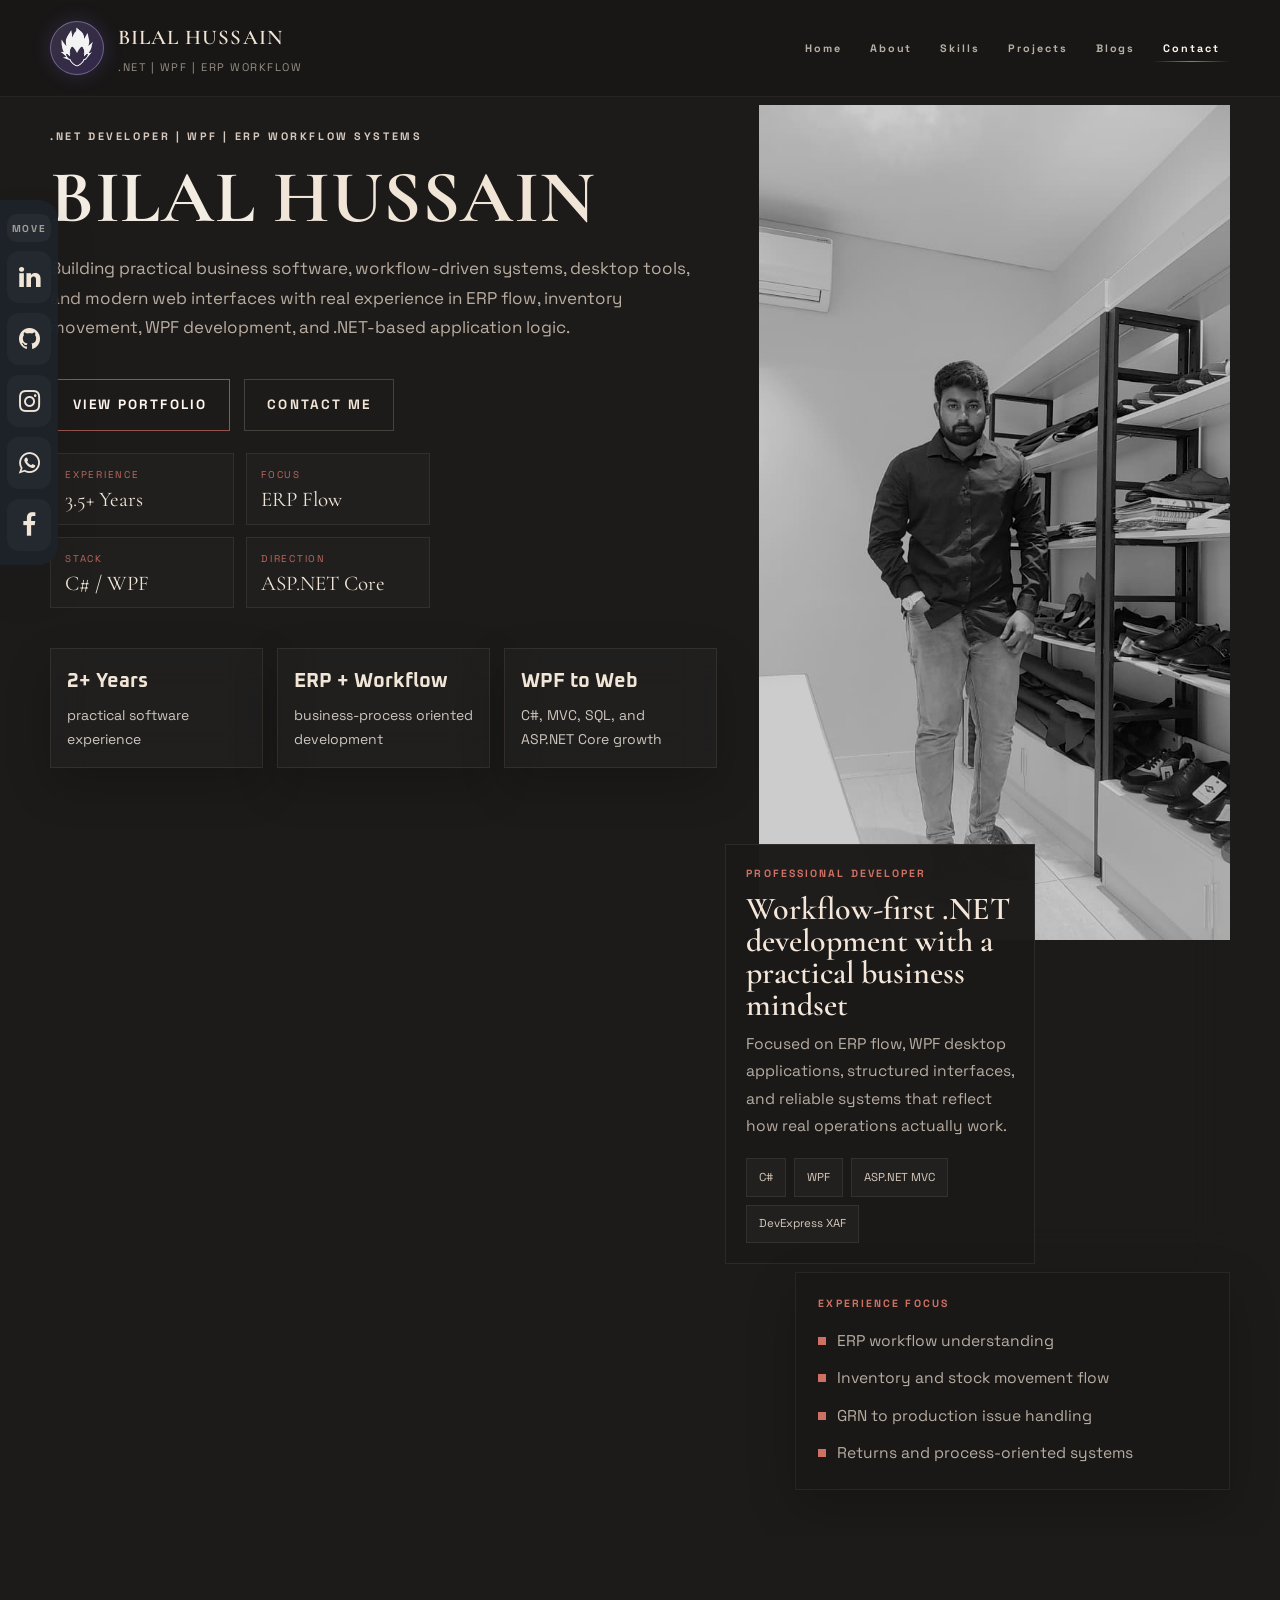
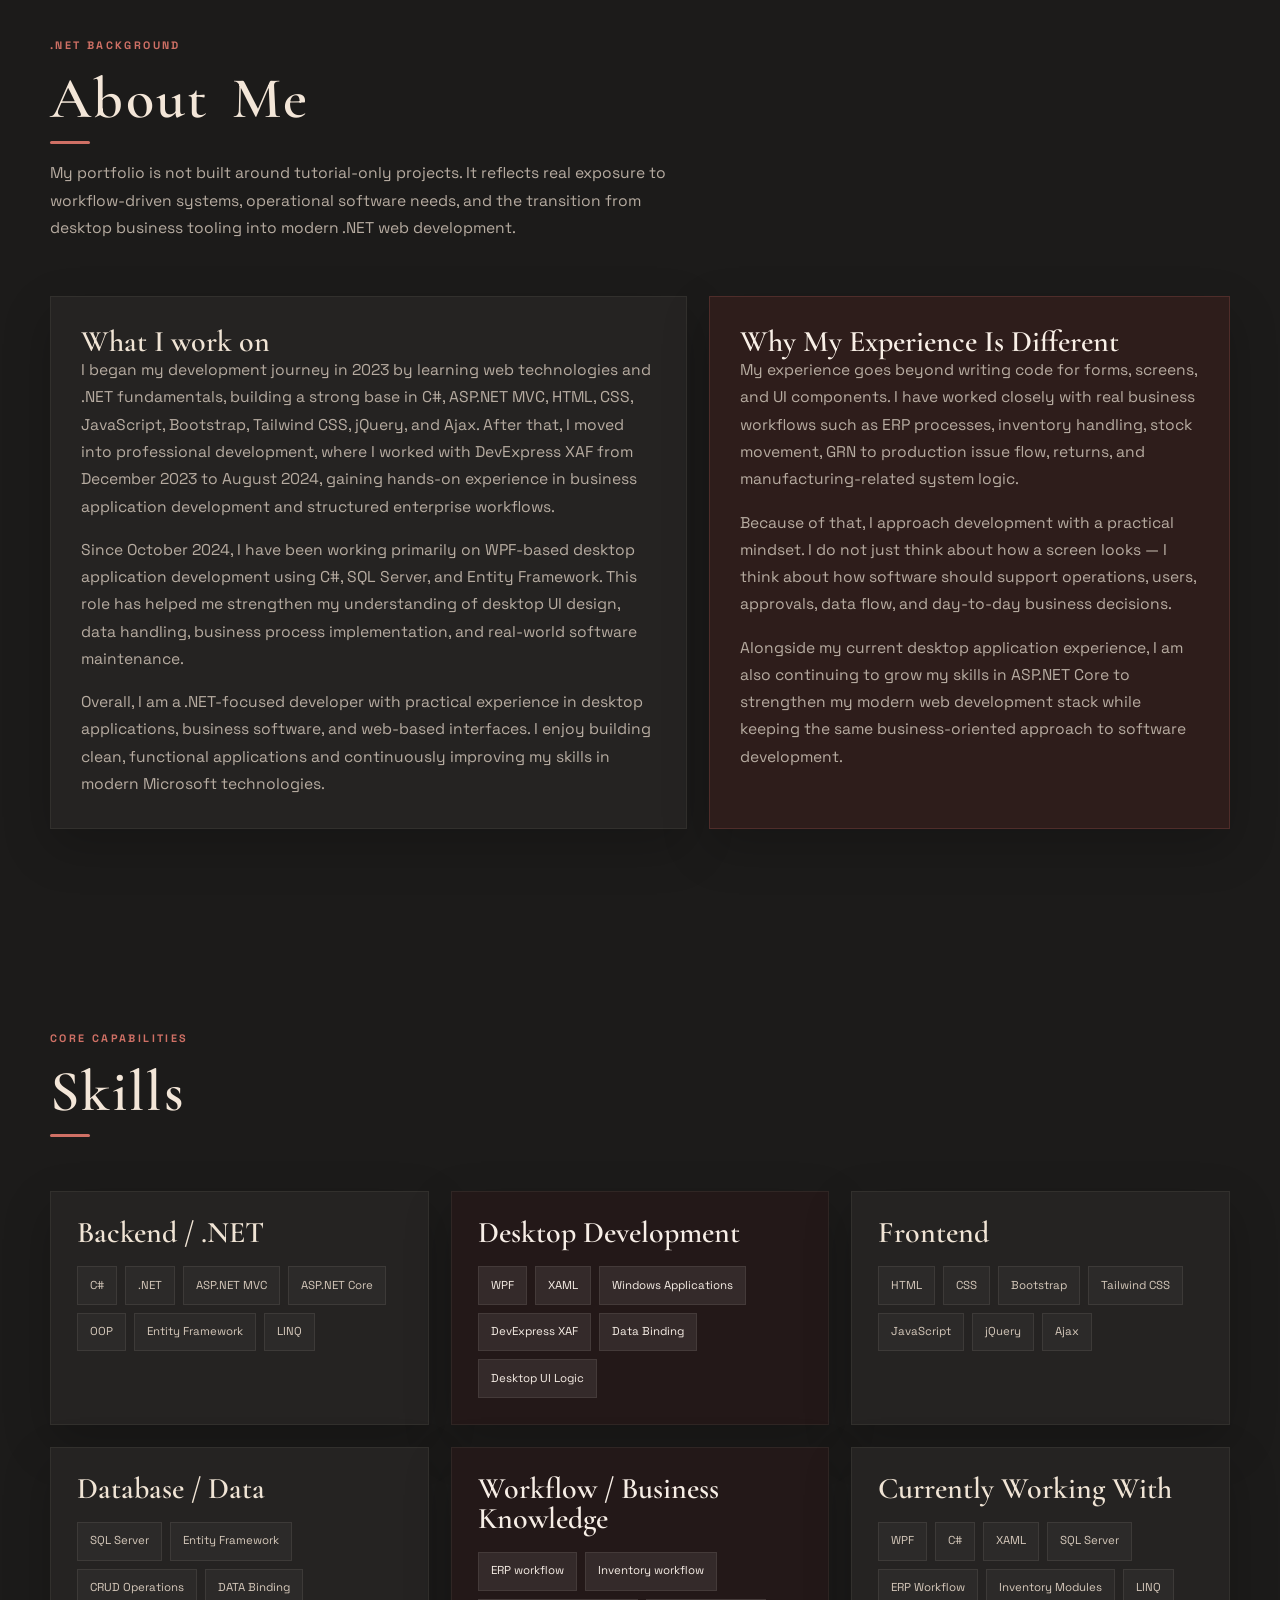
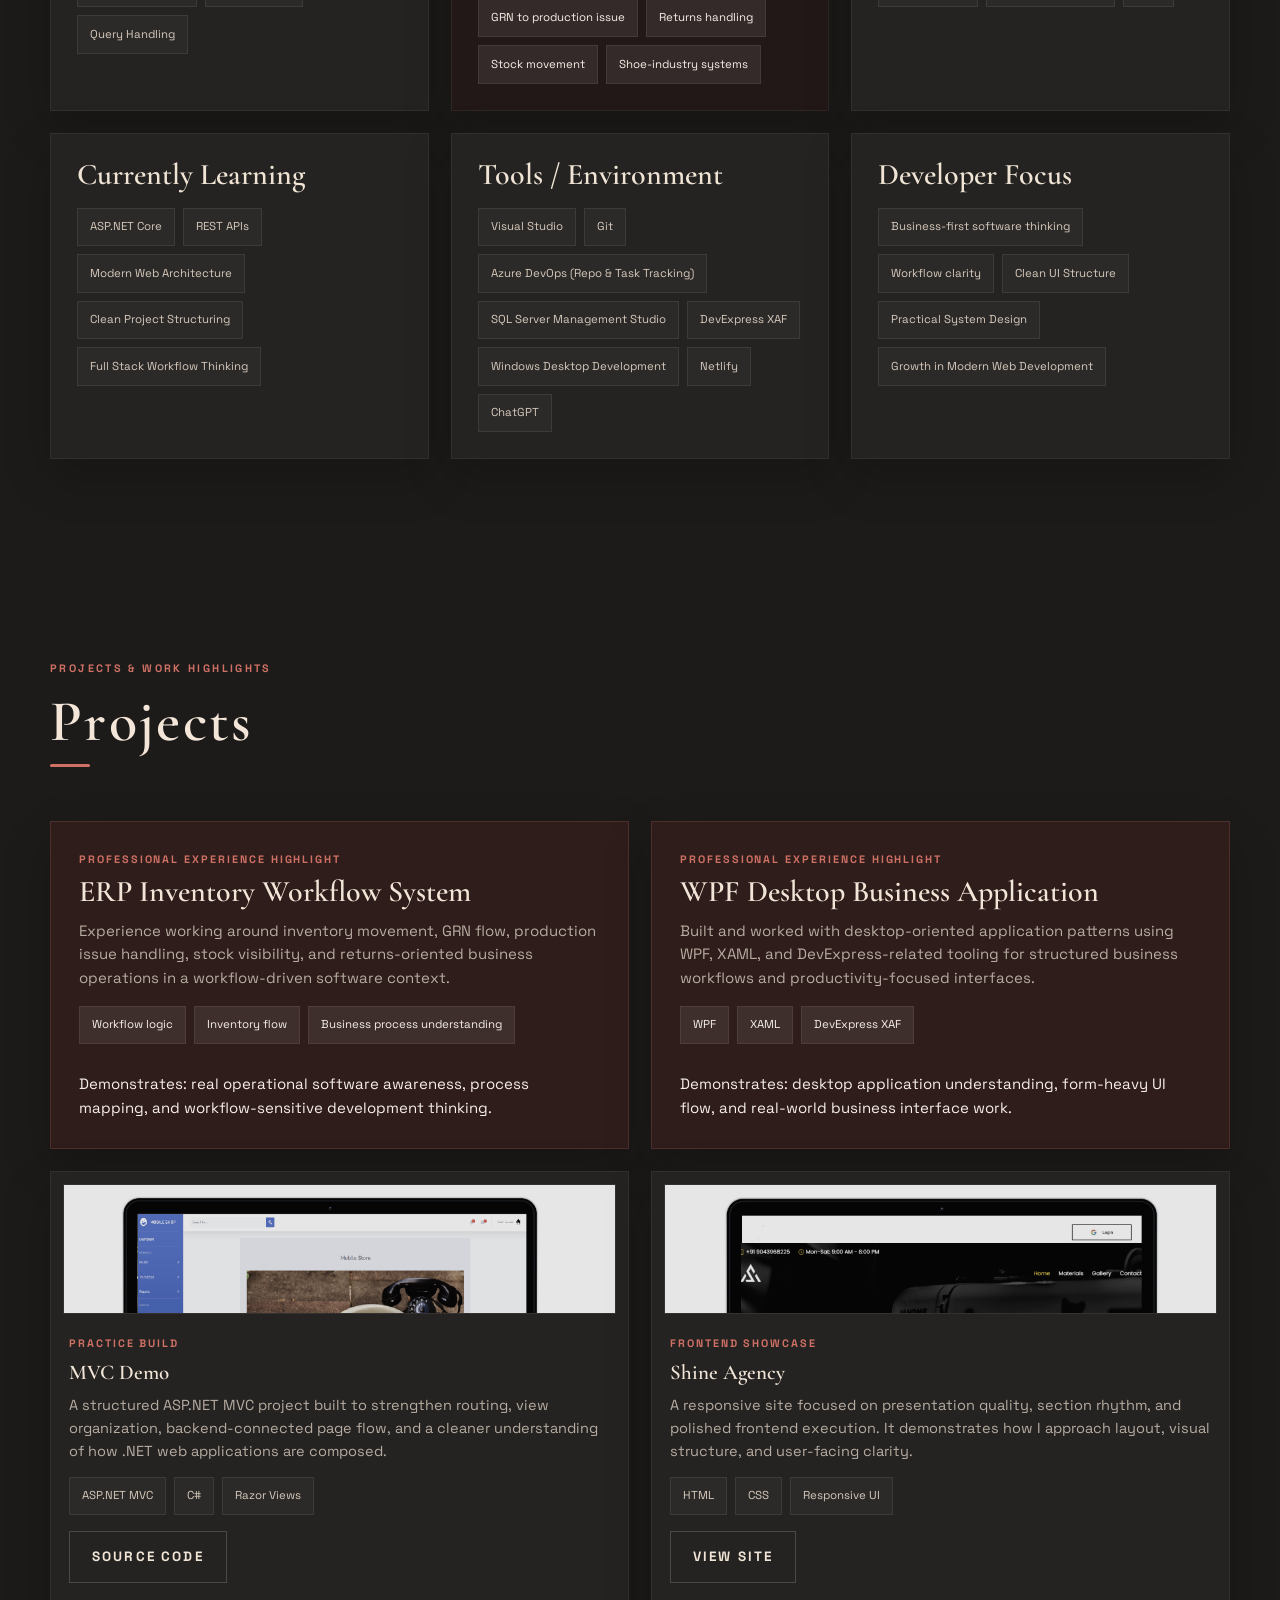
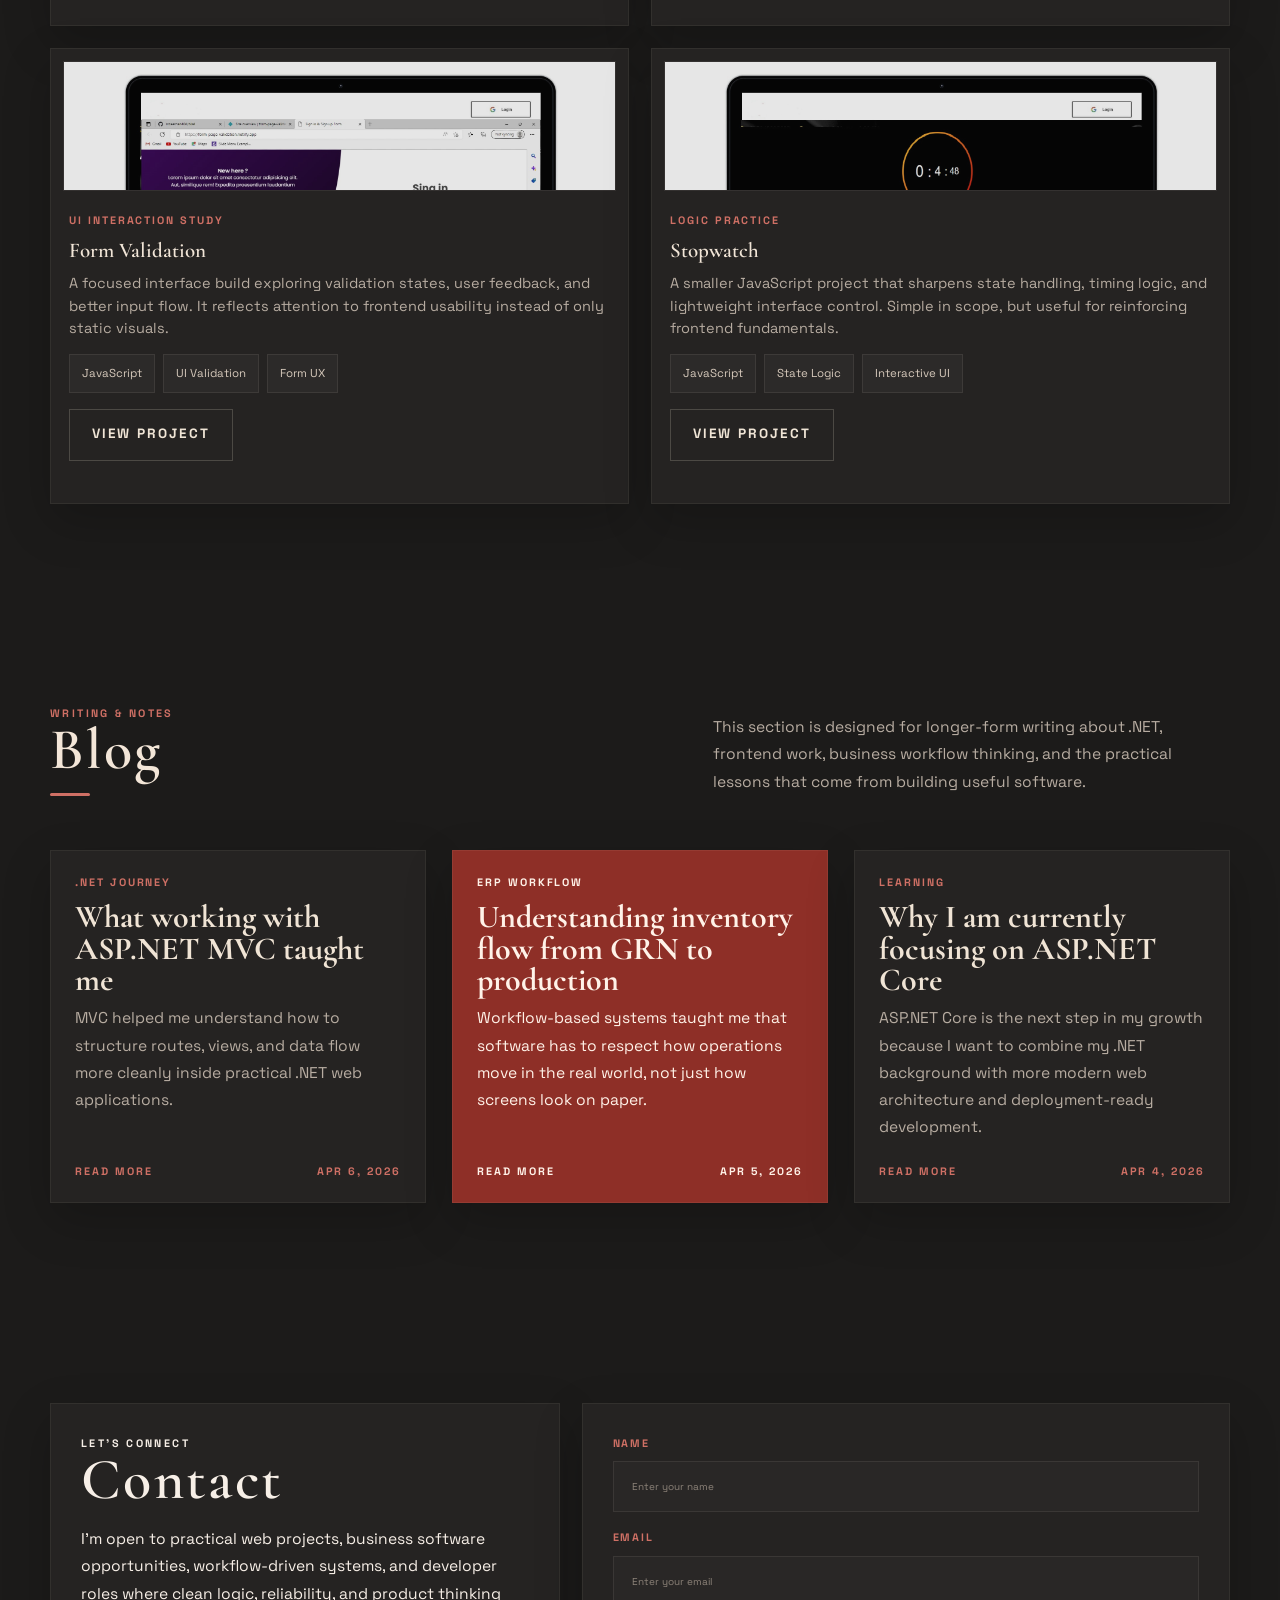
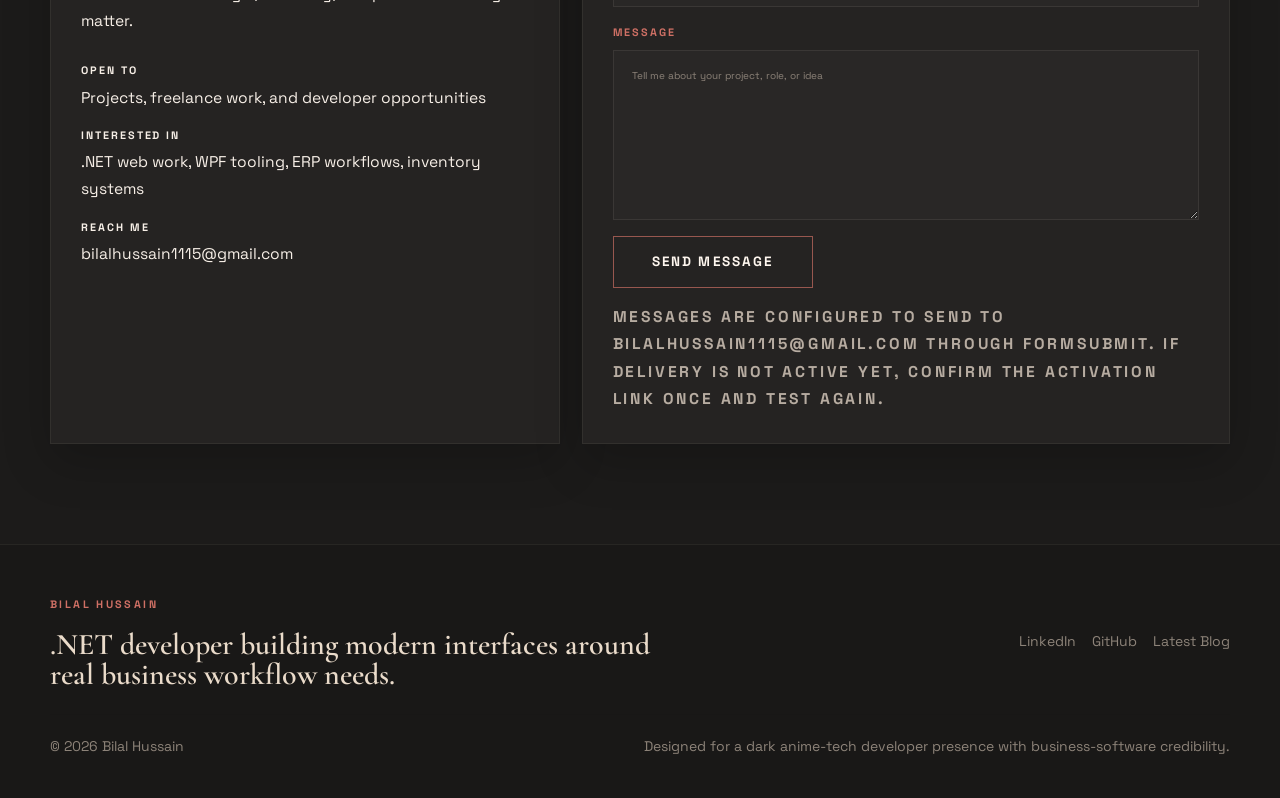
==== commit 79b99ed1: "Few updates Updated the skills section and blog sections" ====
--- a/index.html
+++ b/index.html
@@ -261,7 +261,7 @@
             <div class="hero__aside">
               <article class="hero__aside-card">
                 <span class="hero__aside-label">Experience</span>
-                <span class="hero__aside-value">2+ Years</span>
+                <span class="hero__aside-value">3.5+ Years</span>
               </article>
               <article class="hero__aside-card">
                 <span class="hero__aside-label">Focus</span>
@@ -340,22 +340,28 @@
             <article class="panel panel--glass reveal">
               <h3 class="panel__title">What I work on</h3>
               <p>
-                I am a .NET-focused developer with around 2+ years of practical experience working across desktop applications, web interfaces, and process-oriented business systems. My background combines C#, WPF, ASP.NET MVC, SQL Server, Entity Framework, and frontend technologies like HTML, CSS, Bootstrap, Tailwind CSS, JavaScript, jQuery, and Ajax.
+                 I began my development journey in 2023 by learning web technologies and .NET fundamentals, building a strong base in C#, ASP.NET MVC, HTML, CSS, JavaScript, Bootstrap, Tailwind CSS, jQuery, and Ajax. After that, I moved into professional development, where I worked with DevExpress XAF from December 2023 to August 2024, gaining hands-on experience in business application development and structured enterprise workflows.
               </p>
               <p>
-                I have also worked with DevExpress XAF and Windows-based application flows, which gave me a strong understanding of structured business software and productivity-focused UI.
-              </p>
-            </article>
-
-            <article class="panel panel--accent reveal">
-              <h3 class="panel__title">Why my experience is different</h3>
-              <p>
-                I have hands-on experience with ERP workflow, inventory handling, stock movement, GRN to production issue flow, returns, and shoe-industry process logic. That means I do not just think in screens and pages. I think in terms of how software supports real operations, users, and decision flow.
+                  Since October 2024, I have been working primarily on WPF-based desktop application development using C#, SQL Server, and Entity Framework. This role has helped me strengthen my understanding of desktop UI design, data handling, business process implementation, and real-world software maintenance.
               </p>
               <p>
-                Right now I am also growing deeper into ASP.NET Core to strengthen my modern web stack while keeping that same practical, business-oriented mindset.
-              </p>
-            </article>
+                 Overall, I am a .NET-focused developer with practical experience in desktop applications, business software, and web-based interfaces. I enjoy building clean, functional applications and continuously improving my skills in modern Microsoft technologies.
+             </p>
+            </article>
+
+            <article class="panel panel--accent reveal">
+                <h3 class="panel__title">Why My Experience Is Different</h3>
+                  <p>
+                     My experience goes beyond writing code for forms, screens, and UI components. I have worked closely with real business workflows such as ERP processes, inventory handling, stock movement, GRN to production issue flow, returns, and manufacturing-related system logic.
+                  </p>
+                  <p>
+                     Because of that, I approach development with a practical mindset. I do not just think about how a screen looks — I think about how software should support operations, users, approvals, data flow, and day-to-day business decisions.
+                  </p>
+                  <p>
+                     Alongside my current desktop application experience, I am also continuing to grow my skills in ASP.NET Core to strengthen my modern web development stack while keeping the same business-oriented approach to software development.
+                   </p>
+              </article>
           </div>
         </div>
       </section>
@@ -375,6 +381,7 @@
                 <span>.NET</span>
                 <span>ASP.NET MVC</span>
                 <span>ASP.NET Core</span>
+                <span>OOP</span>
                 <span>Entity Framework</span>
                 <span>LINQ</span>
               </div>
@@ -386,6 +393,8 @@
                 <span>XAML</span>
                 <span>Windows Applications</span>
                 <span>DevExpress XAF</span>
+                <span>Data Binding</span>
+                <span>Desktop UI Logic</span>
               </div>
             </article>
             <article class="skill-card reveal">
@@ -405,11 +414,12 @@
               <div class="skill-list">
                 <span>SQL Server</span>
                 <span>Entity Framework</span>
-                <span>LINQ</span>
-                <span>Data-driven UI flow</span>
-              </div>
-            </article>
-            <article class="skill-card reveal">
+                <span>CRUD Operations</span>
+                <span>DATA Binding</span>
+                <span>Query Handling</span>
+              </div>
+            </article>
+             <article class="skill-card reveal">
               <h3>Workflow / Business Knowledge</h3>
               <div class="skill-list">
                 <span>ERP workflow</span>
@@ -421,12 +431,49 @@
               </div>
             </article>
             <article class="skill-card reveal">
-              <h3>Developer Direction</h3>
-              <div class="skill-list">
-                <span>Business software mindset</span>
-                <span>Clean logic</span>
-                <span>Modern interface polish</span>
-                <span>ASP.NET Core growth</span>
+              <h3>Currently Working With</h3>
+              <div class="skill-list">
+                <span>WPF</span>
+                <span>C#</span>
+                <span>XAML</span>
+                <span>SQL Server</span>
+                <span>ERP Workflow</span>
+                <span>Inventory Modules</span>
+                <span>LINQ</span>
+              </div>
+            </article>
+            <article class="skill-card reveal">
+              <h3>Currently Learning</h3>
+              <div class="skill-list">
+                <span>ASP.NET Core</span>
+                <span>REST APIs</span>
+                <span>Modern Web Architecture</span>
+                <span>Clean Project Structuring</span>
+                <span>Full Stack Workflow Thinking</span>                
+              </div>
+            </article>
+            <article class="skill-card reveal">
+              <h3>Tools / Environment</h3>
+              <div class="skill-list">
+                <span>Visual Studio</span>
+                <span>Git</span>
+                <span>Azure DevOps (Repo & Task Tracking)</span>
+                <span>SQL Server Management Studio</span>
+                <span>DevExpress XAF</span>
+                 <span>Windows Desktop Development</span>
+                 <span>Netlify</span>
+                 <span>ChatGPT</span>
+              </div>
+            </article>
+            
+            <article class="skill-card reveal">
+              <h3>Developer Focus</h3>
+              <div class="skill-list">
+                <span>Business-first software thinking</span>
+                <span>Workflow clarity</span>
+                <span>Clean UI Structure</span>
+                <span>Practical System Design</span>
+                 <span>Growth in Modern Web Development</span>
               </div>
             </article>
           </div>
@@ -600,7 +647,7 @@
                 <textarea required rows="8" class="contact__form-input" placeholder="Tell me about your project, role, or idea" name="message" id="message"></textarea>
               </div>
               <button class="btn btn--primary contact__btn" type="submit">Send Message</button>
-              <p class="contact-note" id="contactStatus">Messages submit directly to bilalhussain1115@gmail.com after FormSubmit activation.</p>
+              <p class="contact-note" id="contactStatus">Your message will land directly in my inbox. I’ll get back to you soon.</p>
             </form>
           </div>
         </div>
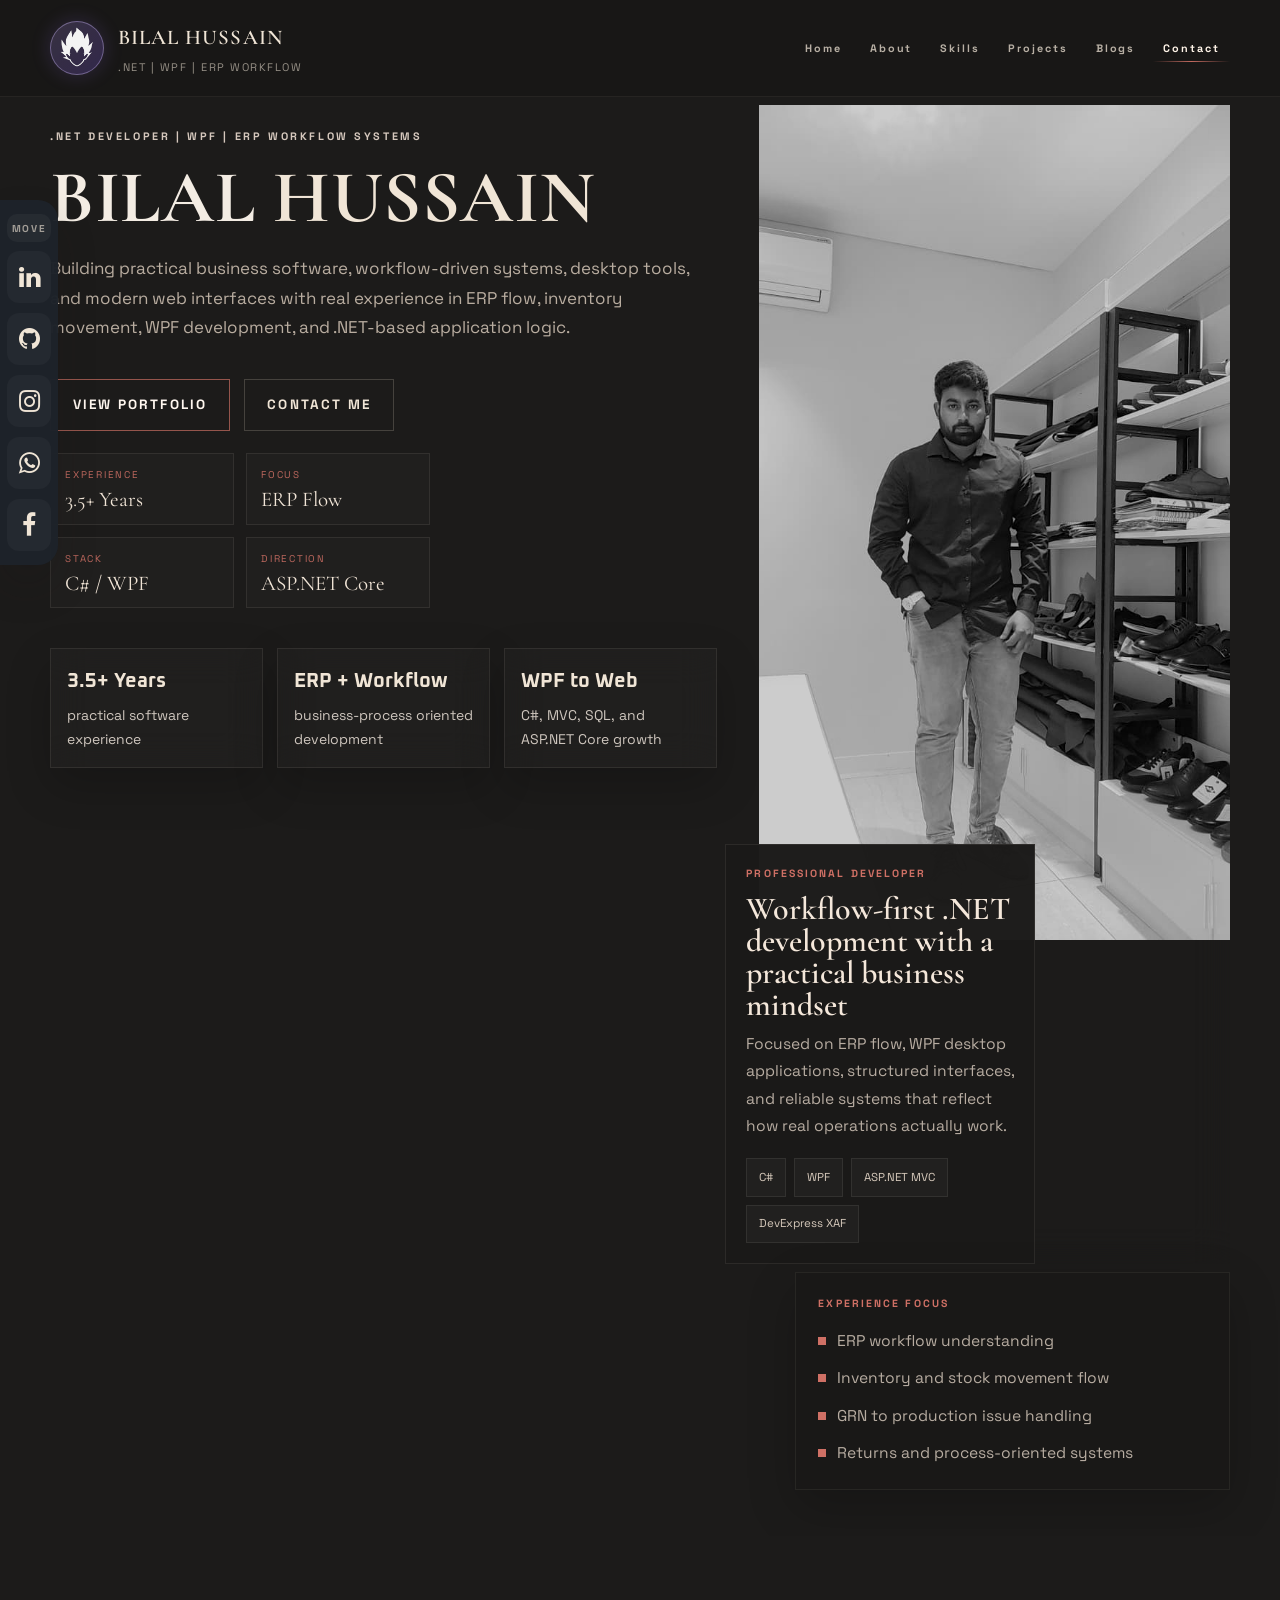
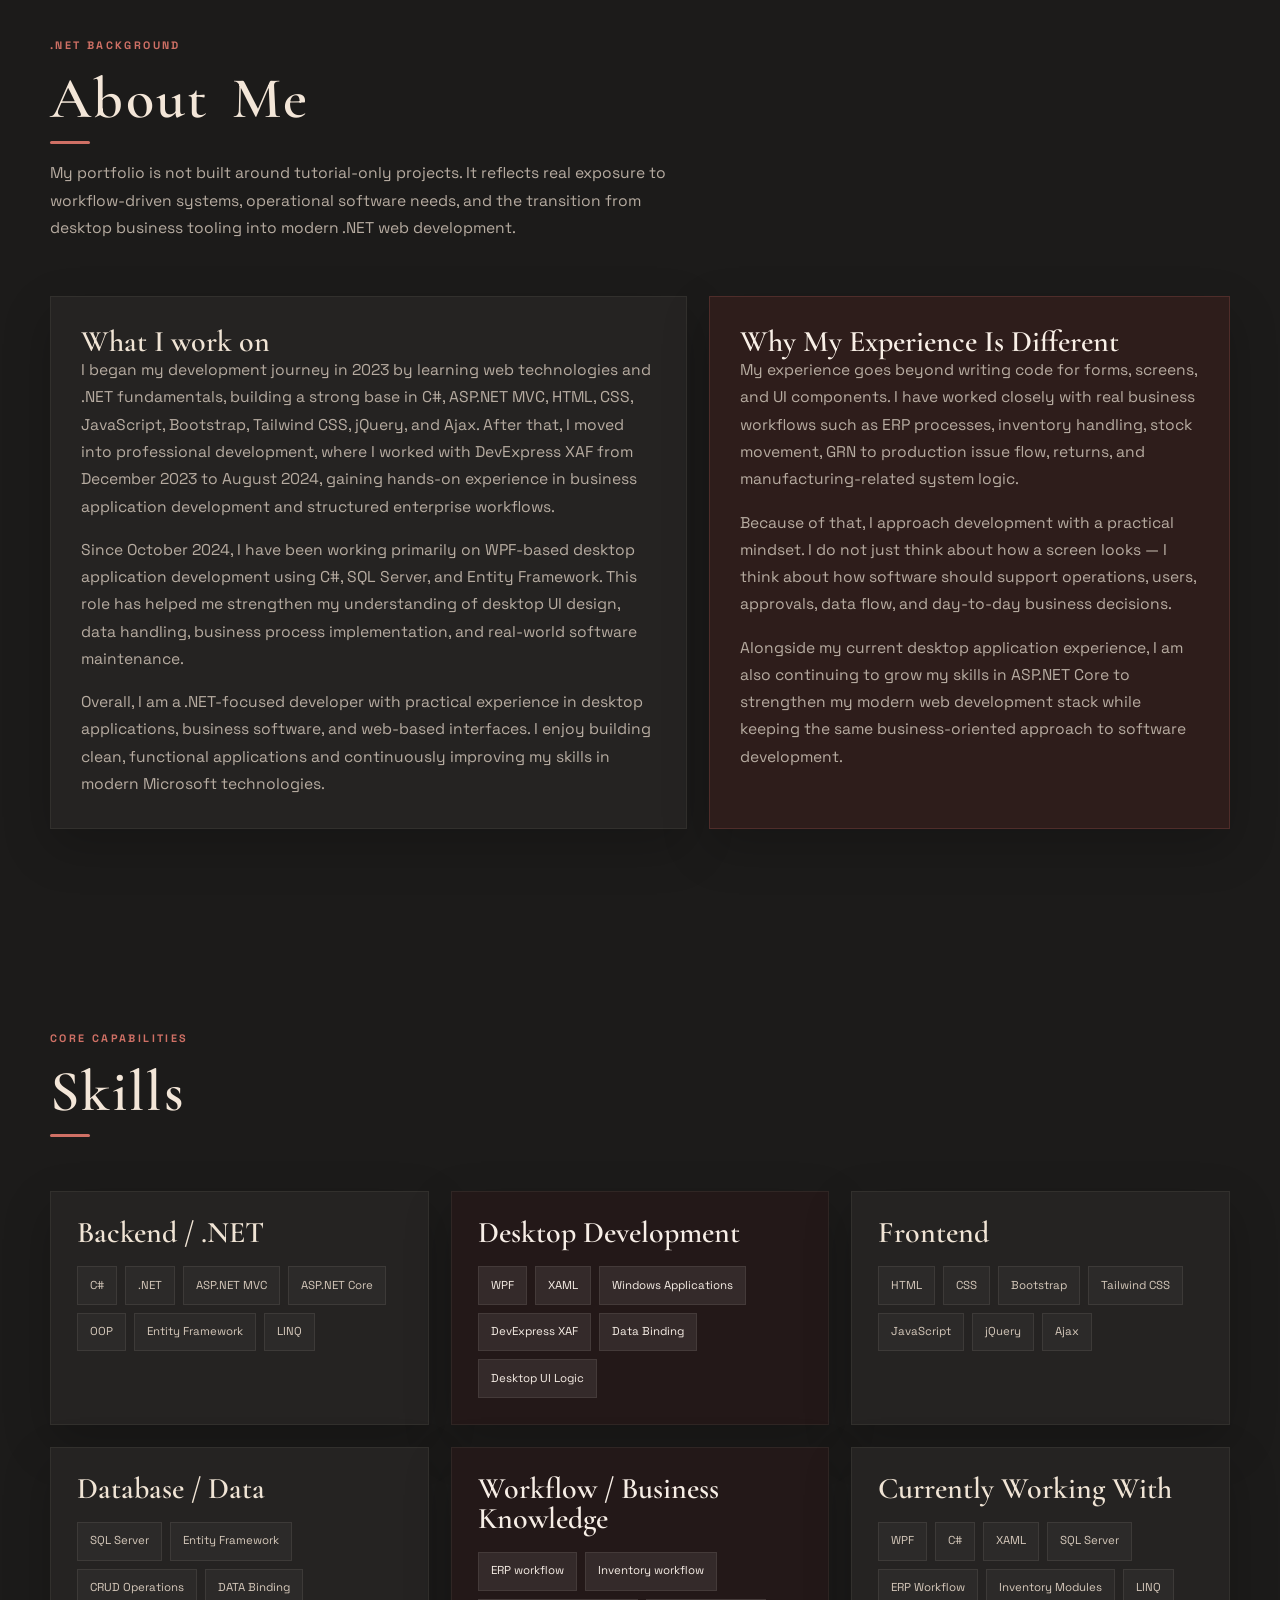
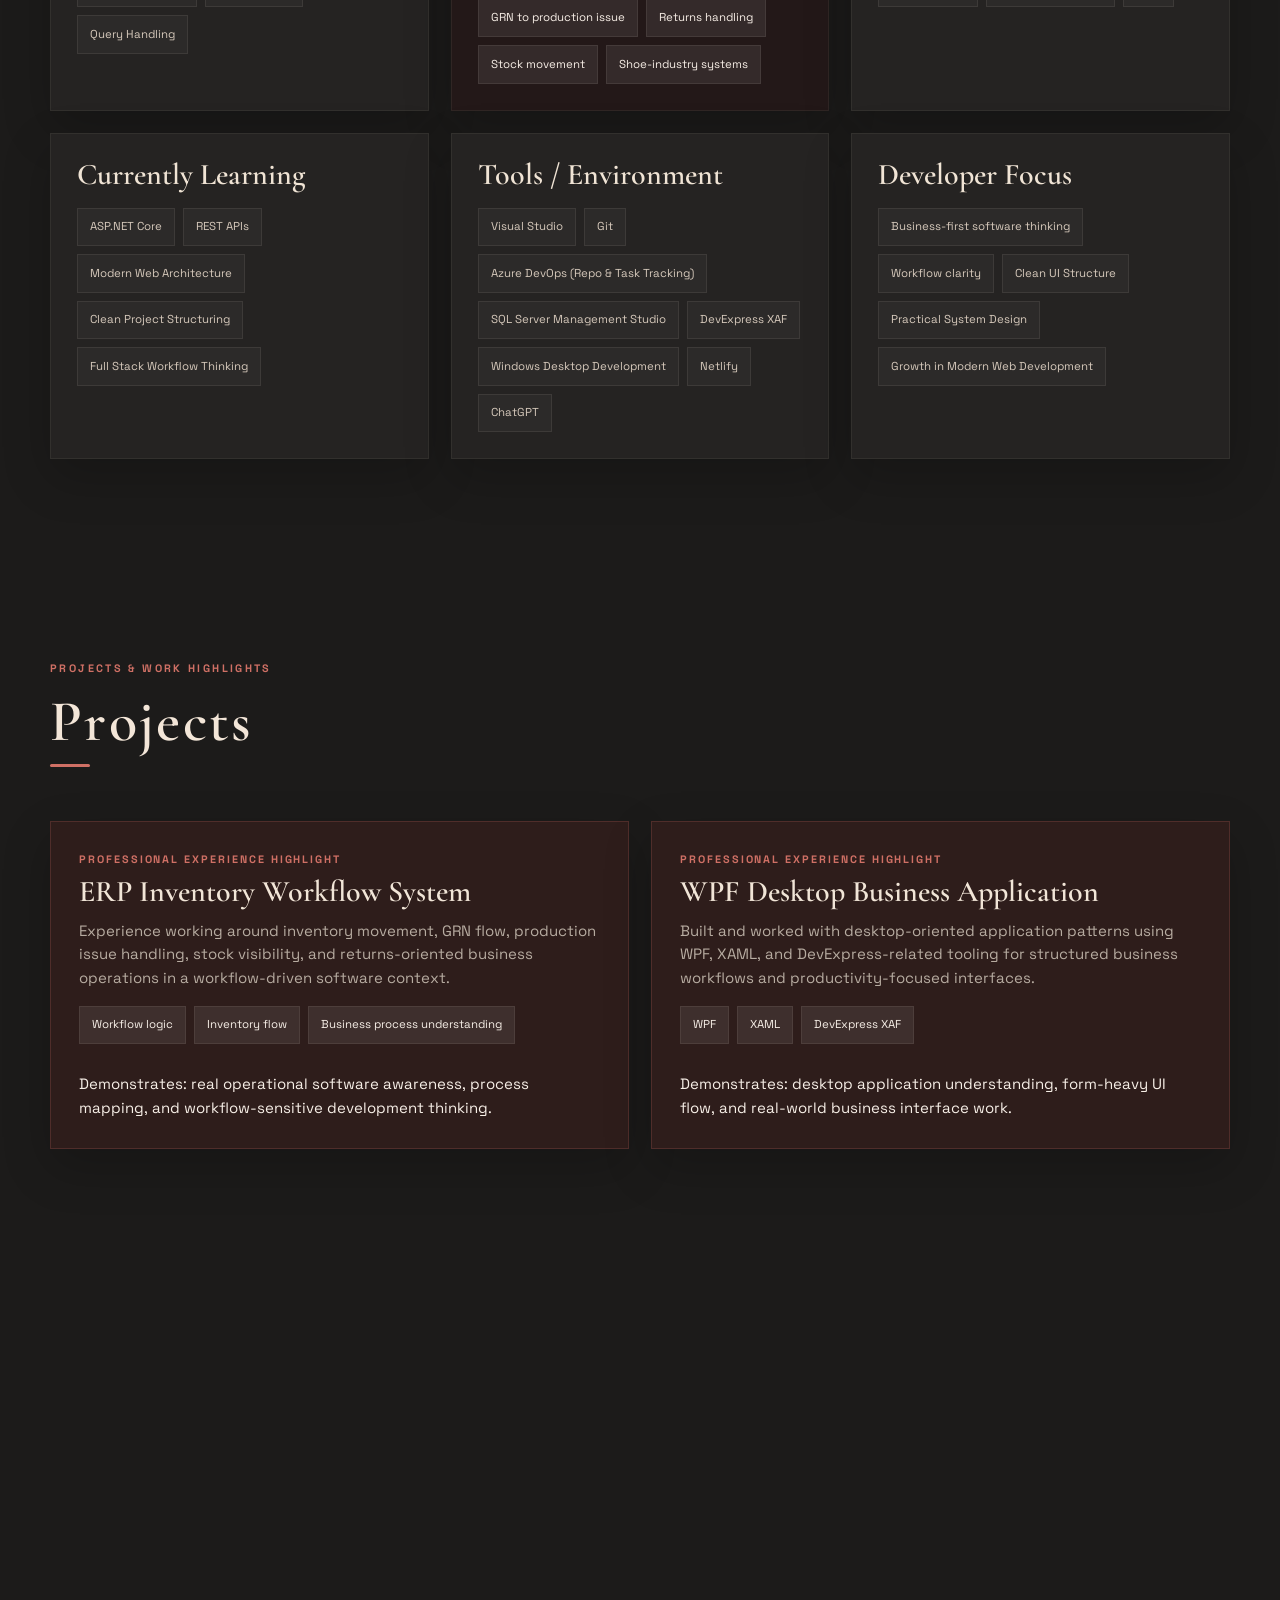
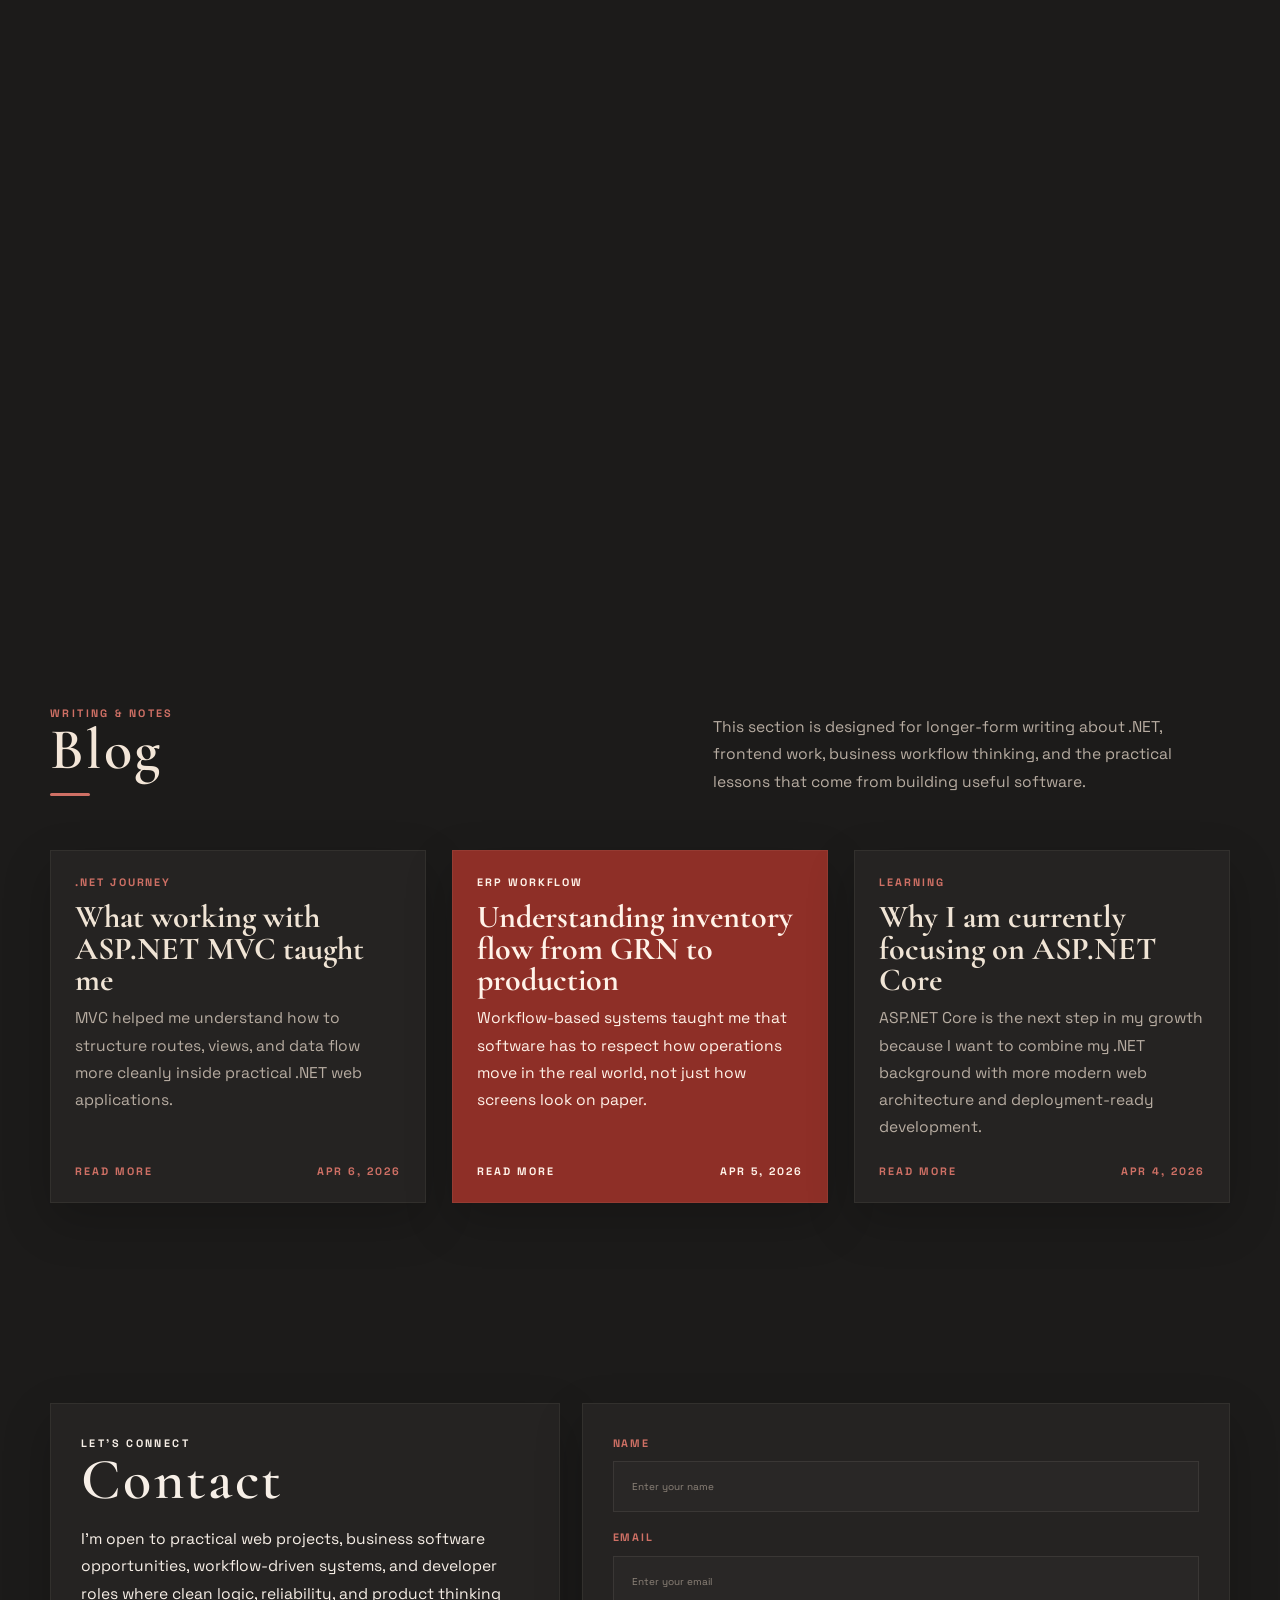
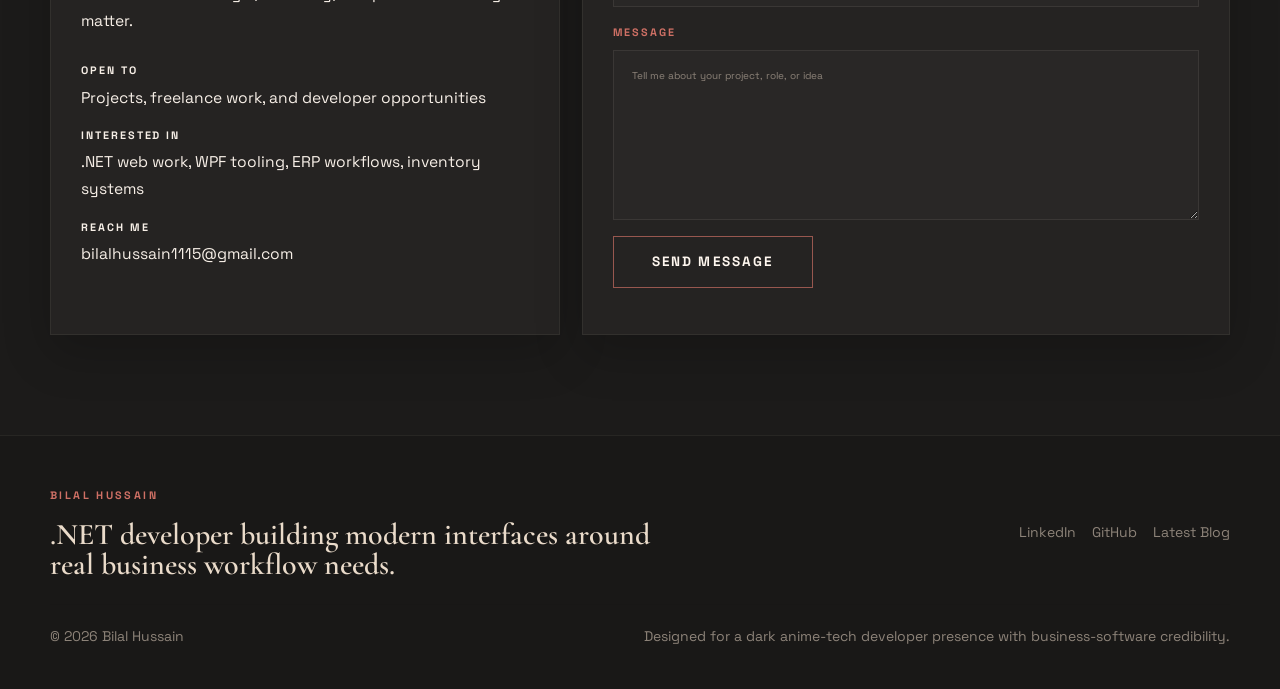
==== commit eda08872: "changes changes Made" ====
--- a/index.html
+++ b/index.html
@@ -278,7 +278,7 @@
             </div>
             <div class="hero__highlights">
               <article class="hero__stat">
-                <strong>2+ Years</strong>
+                <strong>3.5+ Years</strong>
                 <span>practical software experience</span>
               </article>
               <article class="hero__stat">
